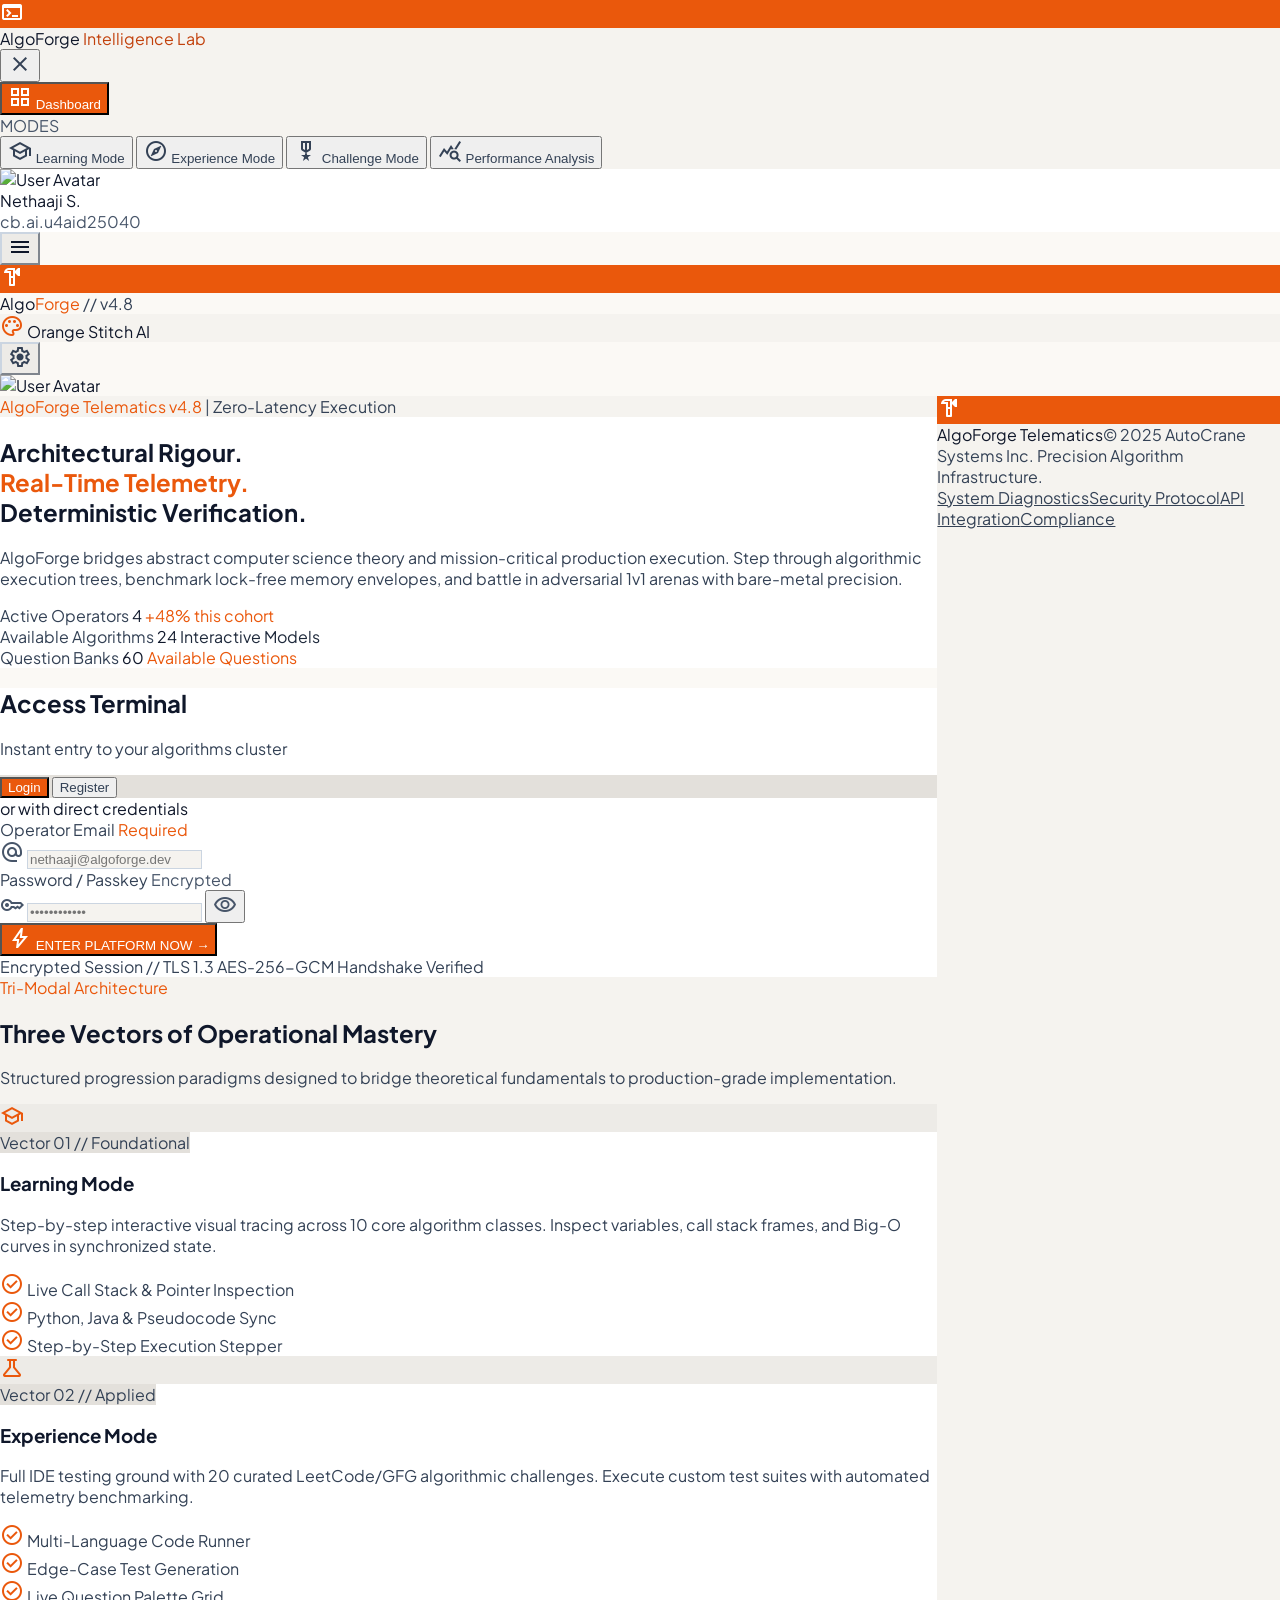
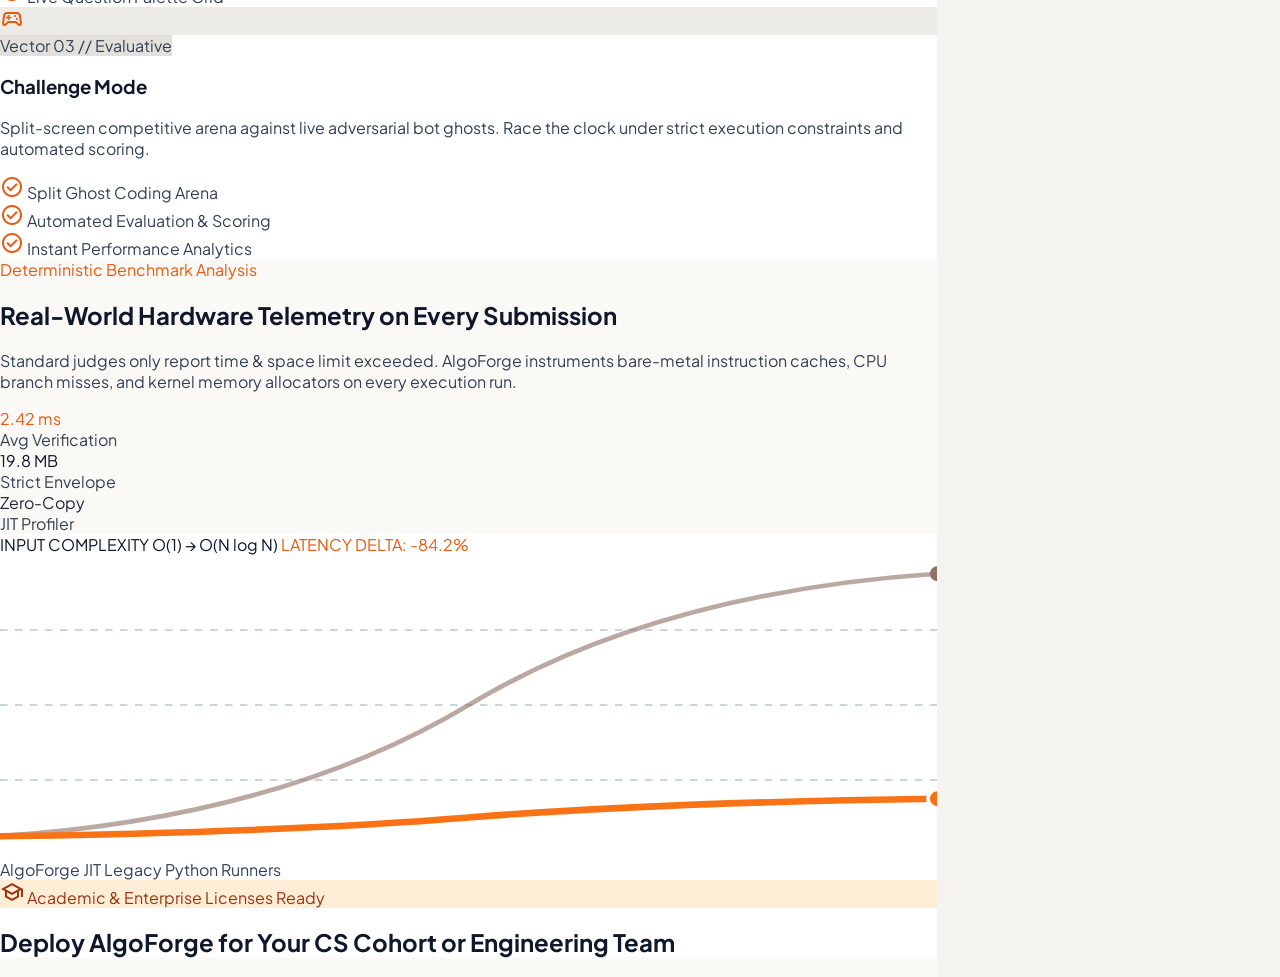
==== index.html @ af26db30 "Add files via upload" ====
<!DOCTYPE html>

<html lang="en" data-theme="orange">

<head>

    <meta charset="UTF-8"/>

    <meta name="viewport" content="width=device-width, initial-scale=1.0"/>

    <meta content="web_standard" name="shell-type"/>

    <title>AlgoForge // Precision Algorithm Telematics</title>

    <!-- Fonts matching Stitch Warm Industrial Design System -->

    <link rel="preconnect" href="https://fonts.googleapis.com"/>

    <link rel="preconnect" href="https://fonts.gstatic.com" crossorigin=""/>

    <link href="https://fonts.googleapis.com/css2?family=Plus+Jakarta+Sans:wght@400;500;600;700;800&family=JetBrains+Mono:wght@400;500;600;700&display=swap" rel="stylesheet"/>

    <link href="https://fonts.googleapis.com/css2?family=Material+Symbols+Outlined:opsz,wght,FILL,GRAD@20..48,100..700,0..1,-50..200" rel="stylesheet"/>

    <style>

        @layer base {

            html, body { margin: 0; padding: 0; }

            body { overscroll-behavior: none; }

        }

    </style>

    <!-- Tailwind CSS with Stitch Warm Industrial Orange & White Tokens -->

    <script src="https://cdn.tailwindcss.com"></script>

    <script id="tailwind-config">

tailwind.config = {

    darkMode: "class",

    theme: {

      extend: {

        "colors": {

          "on-secondary-fixed": "#131b2e",

          "surface-variant": "#e4e2de",

          "inverse-on-surface": "#f2f0ec",

          "primary-container": "#f97316",

          "on-error-container": "#93000a",

          "tertiary": "#595f66",

          "surface-container-low": "#f5f3ef",

          "primary-fixed-dim": "#ffb690",

          "on-primary": "#ffffff",

          "tertiary-fixed": "#dde3eb",

          "primary": "#9d4300",

          "surface-dim": "#dbdad6",

          "on-tertiary": "#ffffff",

          "on-secondary-fixed-variant": "#3f465c",

          "on-primary-fixed": "#341100",

          "on-error": "#ffffff",

          "on-background": "#1b1c1a",

          "outline": "#8c7164",

          "secondary-fixed": "#dae2fd",

          "on-primary-fixed-variant": "#783200",

          "on-primary-container": "#582200",

          "tertiary-container": "#959ba2",

          "secondary": "#565e74",

          "on-tertiary-fixed-variant": "#41474e",

          "on-secondary": "#ffffff",

          "on-tertiary-fixed": "#161c22",

          "surface-tint": "#9d4300",

          "surface-bright": "#fbf9f5",

          "inverse-surface": "#30312e",

          "error": "#ba1a1a",

          "surface-container": "#f0eeea",

          "secondary-container": "#dae2fd",

          "on-secondary-container": "#5c647a",

          "tertiary-fixed-dim": "#c1c7cf",

          "primary-fixed": "#ffdbca",

          "outline-variant": "#e0c0b1",

          "surface-container-lowest": "#ffffff",

          "on-surface": "#1b1c1a",

          "background": "#fbf9f5",

          "surface": "#fbf9f5",

          "error-container": "#ffdad6",

          "surface-container-high": "#eae8e4",

          "surface-container-highest": "#e4e2de",

          "inverse-primary": "#ffb690",

          "on-tertiary-container": "#2d3339",

          "secondary-fixed-dim": "#bec6e0",

          "on-surface-variant": "#584237"

        },

        "borderRadius": {

          "DEFAULT": "0.25rem",

          "lg": "0.5rem",

          "xl": "0.75rem",

          "full": "9999px"

        },

        "spacing": {

          "gutter": "1.25rem",

          "space-sm": "0.5rem",

          "space-lg": "1.5rem",

          "space-md": "1rem",

          "margin": "1.75rem",

          "space-xl": "2rem",

          "space-xs": "0.25rem"

        },

        "fontFamily": {

          "body-lg": [

            "Plus Jakarta Sans"

          ],

          "label-md": [

            "Plus Jakarta Sans"

          ],

          "headline-lg-mobile": [

            "Plus Jakarta Sans"

          ],

          "body-md": [

            "Plus Jakarta Sans"

          ],

          "headline-md": [

            "Plus Jakarta Sans"

          ],

          "label-sm": [

            "Plus Jakarta Sans"

          ],

          "telemetry-metric": [

            "Plus Jakarta Sans"

          ],

          "display": [

            "Plus Jakarta Sans"

          ],

          "body-sm": [

            "Plus Jakarta Sans"

          ],

          "headline-sm": [

            "Plus Jakarta Sans"

          ],

          "headline-lg": [

            "Plus Jakarta Sans"

          ],

          "label-lg": [

            "Plus Jakarta Sans"

          ]

        },

        "fontSize": {

          "body-lg": [

            "15px",

            {

              "lineHeight": "22px",

              "fontWeight": "400"

            }

          ],

          "label-md": [

            "12px",

            {

              "lineHeight": "16px",

              "fontWeight": "500"

            }

          ],

          "headline-lg-mobile": [

            "20px",

            {

              "lineHeight": "28px",

              "fontWeight": "700"

            }

          ],

          "body-md": [

            "13px",

            {

              "lineHeight": "18px",

              "fontWeight": "400"

            }

          ],

          "headline-md": [

            "18px",

            {

              "lineHeight": "26px",

              "fontWeight": "600"

            }

          ],

          "label-sm": [

            "11px",

            {

              "lineHeight": "14px",

              "fontWeight": "600"

            }

          ],

          "telemetry-metric": [

            "22px",

            {

              "lineHeight": "28px",

              "fontWeight": "700"

            }

          ],

          "display": [

            "36px",

            {

              "lineHeight": "44px",

              "fontWeight": "700"

            }

          ],

          "body-sm": [

            "12px",

            {

              "lineHeight": "16px",

              "fontWeight": "400"

            }

          ],

          "headline-sm": [

            "15px",

            {

              "lineHeight": "22px",

              "fontWeight": "600"

            }

          ],

          "headline-lg": [

            "24px",

            {

              "lineHeight": "32px",

              "fontWeight": "700"

            }

          ],

          "label-lg": [

            "14px",

            {

              "lineHeight": "20px",

              "fontWeight": "600"

            }

          ]

        }

      },

    },

  }

    </script>

    <link rel="stylesheet" href="styles.css"/>

</head>

<body class="bg-surface font-body-md text-body-md text-on-surface antialiased min-h-screen flex flex-col select-none relative">



    <!-- ============================================================== -->

    <!-- STITCH DESIGN UNIFIED PILL HEADER NAVBAR                        -->

    <!-- ============================================================== -->

    <!-- ============================================================== -->
    <!-- DYNAMIC SLIDE-OUT NAVIGATION DRAWER (STITCH AI SPECIFICATION)  -->
    <!-- ============================================================== -->
    <div id="drawer-backdrop" class="fixed inset-0 bg-black/40 backdrop-blur-xs z-[60] hidden opacity-0 transition-opacity duration-300"></div>
    <aside id="platform-slide-drawer" class="fixed left-0 top-0 h-full w-72 bg-surface-container-low z-[70] flex flex-col justify-between p-space-md shadow-2xl transition-transform duration-300 -translate-x-full border-r border-outline-variant/30">
        <div class="flex flex-col gap-space-lg">
            <!-- Brand + Close Drawer Button -->
            <div class="flex items-center justify-between px-space-sm pt-space-xs">
                <div class="flex items-center gap-space-sm cursor-pointer select-none" id="drawer-brand-btn">
                    <div class="w-10 h-10 rounded-xl bg-primary-container text-on-primary flex items-center justify-center shadow-sm">
                        <span class="material-symbols-outlined text-[22px]">terminal</span>
                    </div>
                    <div class="flex flex-col">
                        <span class="font-headline-md text-headline-md tracking-tight text-on-surface font-bold">AlgoForge</span>
                        <span class="font-label-sm text-label-sm text-primary font-semibold uppercase tracking-wider">Intelligence Lab</span>
                    </div>
                </div>
                <button id="drawer-close-btn" type="button" class="w-8 h-8 rounded-full flex items-center justify-center text-on-surface-variant hover:bg-surface-container-high hover:text-on-surface transition-colors cursor-pointer" title="Close Drawer" aria-label="Close Drawer">
                    <span class="material-symbols-outlined text-[20px]">close</span>
                </button>
            </div>

            <!-- Primary Navigation: Home Dashboard -->
            <div class="flex flex-col gap-space-xs">
                <nav class="flex flex-col gap-space-xs">
                    <button type="button" id="drawer-nav-home" class="drawer-nav-btn flex items-center gap-space-sm px-space-md py-space-sm rounded-xl transition-all group bg-primary-container text-on-primary shadow-sm font-semibold text-left cursor-pointer w-full" data-drawer-mode="home">
                        <span class="material-symbols-outlined text-[20px] transition-transform group-hover:scale-105">grid_view</span>
                        <span class="font-label-lg text-label-lg">Dashboard</span>
                    </button>
                </nav>
            </div>

            <!-- Modes Navigation Section -->
            <div class="flex flex-col gap-space-xs">
                <div class="px-space-md pb-space-xs">
                    <span class="font-label-sm text-label-sm uppercase tracking-wider text-outline font-semibold">MODES</span>
                </div>
                <nav class="flex flex-col gap-space-xs">
                    <button type="button" id="drawer-nav-learning" class="drawer-nav-btn flex items-center gap-space-sm px-space-md py-space-sm rounded-xl text-on-surface-variant hover:bg-surface-container-high hover:text-on-surface transition-all group text-left cursor-pointer w-full" data-drawer-mode="learning">
                        <span class="material-symbols-outlined text-[20px] transition-transform group-hover:scale-105">school</span>
                        <span class="font-label-lg text-label-lg">Learning Mode</span>
                    </button>
                    <button type="button" id="drawer-nav-experience" class="drawer-nav-btn flex items-center gap-space-sm px-space-md py-space-sm rounded-xl text-on-surface-variant hover:bg-surface-container-high hover:text-on-surface transition-all group text-left cursor-pointer w-full" data-drawer-mode="experience">
                        <span class="material-symbols-outlined text-[20px] transition-transform group-hover:scale-105">explore</span>
                        <span class="font-label-lg text-label-lg">Experience Mode</span>
                    </button>
                    <button type="button" id="drawer-nav-challenge" class="drawer-nav-btn flex items-center gap-space-sm px-space-md py-space-sm rounded-xl text-on-surface-variant hover:bg-surface-container-high hover:text-on-surface transition-all group text-left cursor-pointer w-full" data-drawer-mode="challenge">
                        <span class="material-symbols-outlined text-[20px] transition-transform group-hover:scale-105">military_tech</span>
                        <span class="font-label-lg text-label-lg">Challenge Mode</span>
                    </button>
                    <button type="button" id="drawer-nav-report" class="drawer-nav-btn flex items-center gap-space-sm px-space-md py-space-sm rounded-xl text-on-surface-variant hover:bg-surface-container-high hover:text-on-surface transition-all group text-left cursor-pointer w-full" data-drawer-mode="report">
                        <span class="material-symbols-outlined text-[20px] transition-transform group-hover:scale-105">query_stats</span>
                        <span class="font-label-lg text-label-lg">Performance Analysis</span>
                    </button>
                </nav>
            </div>
        </div>

        <!-- Drawer Bottom User Profile Card with Lobby Action -->
        <div class="pt-space-md flex flex-col gap-2">
            <div id="drawer-user-card" class="p-space-sm rounded-xl bg-surface-container-lowest flex items-center gap-space-sm shadow-[0_1px_8px_rgba(0,0,0,0.02)] cursor-pointer hover:bg-surface-container transition-colors group border border-outline-variant/30" title="Click username to show Lobby (Login / Gateway)">
                <div class="relative flex-shrink-0">
                    <img id="drawer-user-avatar" class="w-9 h-9 rounded-full bg-primary flex items-center justify-center border border-primary-container" src="https://api.dicebear.com/7.x/identicon/svg?seed=Nethaaji" alt="User Avatar"/>
                    <span class="absolute bottom-0 right-0 w-2.5 h-2.5 rounded-full bg-primary-container ring-2 ring-surface-container-lowest"></span>
                </div>
                <div class="flex flex-col min-w-0 flex-1 cursor-pointer" id="drawer-username-container" title="Click to view Lobby Portal action">
                    <div class="flex items-center justify-between">
                        <span id="drawer-user-name" class="font-label-md text-label-md text-on-surface truncate font-semibold group-hover:text-primary transition-colors">Nethaaji S.</span>
                    </div>
                    <span id="drawer-user-callsign" class="font-body-sm text-body-sm text-outline truncate">cb.ai.u4aid25040</span>
                </div>
                </div>
    </aside>

    <!-- ============================================================== -->
    <!-- STITCH DESIGN UNIFIED PILL HEADER NAVBAR                        -->
    <!-- ============================================================== -->
    <header class="fixed top-0 w-full z-50 bg-surface/90 backdrop-blur-xl shadow-[0_1px_8px_rgba(0,0,0,0.04)] border-b border-outline-variant/30">
        <div class="h-16 w-full px-gutter flex items-center justify-between gap-space-md">
            <div class="flex items-center gap-2 sm:gap-space-md flex-shrink-0">
                <!-- 3-LINES DYNAMIC SLIDE DRAWER TOGGLE BUTTON -->
                <button id="btn-toggle-slide-drawer" type="button" class="w-10 h-10 rounded-xl bg-surface-container hover:bg-surface-container-high flex items-center justify-center text-on-surface transition-colors cursor-pointer shadow-xs border border-outline-variant/30" title="Open Navigation Drawer" aria-label="Open Navigation Drawer">
                    <span class="material-symbols-outlined text-[24px]">menu</span>
                </button>

                <div class="flex items-center gap-space-sm cursor-pointer select-none" id="platform-logo-btn" title="AlgoForge Telematics">
                    <div class="w-9 h-9 rounded-full bg-primary-container flex items-center justify-center text-on-primary shadow-sm">
                        <span class="material-symbols-outlined text-[20px]">hardware</span>
                    </div>
                    <span class="font-headline-md text-headline-md tracking-tight text-on-surface font-bold">Algo<span class="text-primary-container">Forge</span></span>
                    <span class="font-label-sm text-[10px] text-tertiary ml-0.5">// v4.8</span>
                </div>
            </div>

            <div class="flex items-center gap-2 sm:gap-space-md justify-end">
                <!-- READ-ONLY UI TEMPLATE INFORMATIONAL BADGE -->
                                <!-- LIVE ACTIVE MODE BADGE -->
                <div id="header-active-mode-pill" class="hidden sm:flex items-center gap-2 bg-primary-container/10 border border-primary-container/30 px-3 py-1 rounded-full text-primary-container font-mono text-xs font-bold shadow-xs transition-all select-none" title="Current Active Platform Mode">
                    <span class="w-2 h-2 rounded-full bg-primary-container animate-pulse"></span>
                    <span id="header-active-mode-text">MODE: HOME DASHBOARD</span>
                </div>

                <div id="header-theme-info-badge" class="flex items-center gap-1.5 bg-surface-container-low px-2.5 sm:px-3 py-1 rounded-full font-label-md text-xs text-on-surface-variant border border-outline-variant/30 select-none cursor-default shadow-xs" title="Assigned Platform Template (Informational)">
                    <span class="material-symbols-outlined text-[16px] text-primary-container">palette</span>
                    <span class="text-[10px] uppercase font-bold text-outline hidden sm:inline">Template:</span>
                    <span id="header-active-theme-label" class="font-semibold text-on-surface">Orange Stitch</span>
                </div>

                <!-- LIVE TELEMETRY STATUS PILL -->
                <div class="hidden xl:flex items-center gap-2 bg-surface-container px-3.5 py-1.5 rounded-full text-on-surface-variant shadow-sm border border-outline-variant/30">
                    <span class="w-2 h-2 rounded-full bg-primary-container animate-pulse"></span>
                    <span class="font-label-md text-xs font-semibold text-primary-container">[TELEMETRY: ONLINE // 144 FPS]</span>
                </div>

                <!-- SETTINGS ICON BUTTON (PLACED EXACTLY WHERE USERNAME WAS) -->
                <button id="header-settings-btn" type="button" class="w-9 h-9 rounded-full bg-surface-container hover:bg-surface-container-high flex items-center justify-center text-on-surface-variant hover:text-on-surface transition-colors shadow-xs border border-outline-variant/40 cursor-pointer" title="System Settings" aria-label="System Settings">
                    <span class="material-symbols-outlined text-[20px]">settings</span>
                </button>

                <!-- USER PROFILE AVATAR (NO LOGIN BUTTON BESIDE IT) -->
                <div id="user-badge" class="flex items-center gap-2 p-1 rounded-full cursor-pointer hover:ring-2 hover:ring-primary-container/40 transition-all border border-outline-variant/40" title="User Profile">
                    <img id="user-avatar" class="w-7 h-7 rounded-full border border-primary-container" src="https://api.dicebear.com/7.x/identicon/svg?seed=Nethaaji" alt="User Avatar"/>
                    <span id="user-display-name" class="hidden">Nethaaji</span>
                </div>
            </div>
        </div>
    </header>



    <!-- ============================================================== -->

    <!-- 0. STITCH AI ORANGE & WHITE LANDING PAGE (PORTAL & OVERVIEW)   -->

    <!-- ============================================================== -->

    <div id="landing-page-view" class="w-full min-h-screen relative flex flex-col bg-surface font-body-md text-body-md text-on-surface antialiased pt-16">

        <main class="w-full bg-surface min-h-screen">

            <div class="flex flex-col w-full relative">

                <!-- SECTION 1: HERO & ACCESS TERMINAL -->

                <section class="w-full px-gutter py-space-xl">

                    <div class="w-full max-w-[1560px] mx-auto grid grid-cols-1 lg:grid-cols-12 gap-space-lg items-stretch">

                        <!-- Left Hero Narrative Panel (7 Cols) -->

                        <div class="lg:col-span-7 bg-surface-container-lowest rounded-[28px] p-space-xl shadow-[0_8px_30px_-4px_rgba(15,23,42,0.04)] flex flex-col justify-between relative overflow-hidden border border-outline-variant/30">

                            <!-- Ambient Warm Safety Accent Glow -->

                            <div class="absolute -top-20 -left-20 w-64 h-64 rounded-full bg-primary-container/10 blur-3xl pointer-events-none"></div>

                            <div>

                                <!-- Status pill breadcrumb -->

                                <div class="inline-flex items-center gap-space-xs bg-surface-container-low px-3 py-1 rounded-full text-on-surface-variant font-label-sm text-label-sm mb-space-md border border-outline-variant/40">

                                    <span class="w-2 h-2 rounded-full bg-primary-container animate-ping"></span>

                                    <span class="text-primary-container font-semibold">AlgoForge Telematics v4.8</span>

                                    <span class="text-outline">|</span>

                                    <span>Zero-Latency Execution</span>

                                </div>

                                <h1 class="font-headline-lg text-3xl sm:text-4xl text-on-surface tracking-tight leading-tight">

                                    Architectural Rigour.<br/>

                                    <span class="text-primary-container">Real-Time Telemetry.</span><br/>

                                    Deterministic Verification.

                                </h1>

                                <p class="font-body-lg text-body-lg text-on-surface-variant max-w-xl mt-space-md leading-relaxed">

                                    AlgoForge bridges abstract computer science theory and mission-critical production execution. Step through algorithmic execution trees, benchmark lock-free memory envelopes, and battle in adversarial 1v1 arenas with bare-metal precision.

                                </p>

                            </div>



                            <!-- Live Telemetric Micro-Grid -->

                            <div class="grid grid-cols-3 gap-space-sm pt-space-lg mt-space-md border-t border-surface-container-high/60">

                                <div class="flex flex-col">

                                    <span class="font-label-sm text-label-sm text-on-surface-variant">Active Operators</span>
                                    <span id="landing-active-operators" class="font-headline-md text-xl font-bold text-on-surface mt-0.5">1</span>
                                    <span id="landing-operators-sub" class="font-body-sm text-xs text-primary-container font-medium">+100% active cadet</span>

                                </div>

                                <div class="flex flex-col border-l border-surface-container-high pl-space-sm">

                                    <span class="font-label-sm text-label-sm text-on-surface-variant">Available Algorithms</span>
                                    <span id="landing-available-algorithms" class="font-headline-md text-xl font-bold text-on-surface mt-0.5">24</span>
                                    <span id="landing-algorithms-sub" class="font-body-sm text-xs text-secondary font-medium">Interactive Models</span>

                                </div>

                                <div class="flex flex-col border-l border-surface-container-high pl-space-sm">

                                    <span class="font-label-sm text-label-sm text-on-surface-variant">Question Banks</span>
                                    <span id="landing-available-questions" class="font-headline-md text-xl font-bold text-on-surface mt-0.5">60</span>
                                    <span id="landing-questions-sub" class="font-body-sm text-xs text-primary-container font-medium">Available Questions</span>

                                </div>

                            </div>

                        </div>



                        <!-- Right Column: Operator Access Gateway (5 Cols) -->

                        <div class="lg:col-span-5 bg-surface-container-lowest rounded-[28px] p-space-xl shadow-[0_8px_30px_-4px_rgba(15,23,42,0.04)] flex flex-col justify-between border border-outline-variant/30">

                            <div>

                                <div class="flex items-center justify-between pb-space-sm border-b border-surface-container-high/80 mb-space-md">

                                    <div>

                                        <h2 class="font-headline-md text-lg text-on-surface font-bold tracking-tight">Access Terminal</h2>

                                        <p class="font-body-sm text-body-sm text-on-surface-variant">Instant entry to your algorithms cluster</p>

                                    </div>

                                    <!-- Segmented Pill for Login / Register -->

                                    <div class="bg-surface-container-high/60 p-1 rounded-full flex items-center shadow-inner" id="auth-tab-group">

                                        <button class="px-space-md py-1 rounded-full font-label-md text-xs bg-primary-container text-on-primary transition-all shadow-sm font-bold cursor-pointer" id="tab-login" type="button">

                                            Login

                                        </button>

                                        <button class="px-space-md py-1 rounded-full font-label-md text-xs text-on-surface-variant hover:text-on-surface transition-all font-medium cursor-pointer" id="tab-register" type="button">

                                            Register

                                        </button>

                                    </div>

                                </div>



                                <!-- CONTINUOUS 2-STEP REGISTRATION STEPPER INDICATOR -->

                                <div id="reg-stepper-bar" class="hidden mb-3 p-2 bg-surface-container-low rounded-xl border border-outline-variant/40">

                                    <div class="flex items-center justify-between text-xs font-bold">

                                        <div id="reg-step-badge-1" class="flex items-center gap-1.5 text-primary-container">

                                            <span class="w-5 h-5 rounded-full bg-primary-container text-on-primary flex items-center justify-center text-[10px] font-bold">1</span>

                                            <span>Credentials</span>

                                        </div>

                                        <span class="text-outline-variant text-[14px]">→</span>

                                        <div id="reg-step-badge-2" class="flex items-center gap-1.5 text-on-surface-variant opacity-60">

                                            <span class="w-5 h-5 rounded-full bg-surface-container-high text-on-surface flex items-center justify-center text-[10px] font-bold">2</span>

                                            <span>Template Selection</span>

                                        </div>

                                    </div>

                                </div>



                                <!-- STEP 2 PANE: TEMPLATE SELECTION (Displayed sequentially after Step 1) -->

                                <div id="template-selection-container" class="hidden mb-3.5 space-y-2.5">

                                    <div class="flex items-center justify-between">

                                        <label class="font-label-md text-xs font-bold text-on-surface flex items-center gap-1.5">

                                            <span class="material-symbols-outlined text-primary-container text-[16px]">palette</span>

                                            <span>Step 2: Choose Your Platform Template:</span>

                                        </label>

                                        <span id="active-template-badge" class="font-label-sm text-[10px] text-primary-container font-mono bg-primary-fixed px-2 py-0.5 rounded-full font-bold">Orange Stitch AI</span>

                                    </div>

                                    <div class="grid grid-cols-2 gap-2" id="template-card-grid">

                                        <!-- Template 1: Orange Stitch (Default) -->

                                        <div class="template-card active-template p-2.5 rounded-xl border border-primary-container bg-surface-container-low flex flex-col justify-between gap-1.5 relative overflow-hidden" data-theme-target="orange">

                                            <div class="flex items-center justify-between">

                                                <div class="flex items-center gap-1">

                                                    <span class="w-3.5 h-3.5 rounded-full bg-[#f97316] ring-1 ring-white/50 shadow-xs"></span>

                                                    <span class="w-3.5 h-3.5 rounded-full bg-[#fbf9f5] border border-gray-300 shadow-xs"></span>

                                                    <span class="w-3.5 h-3.5 rounded-full bg-[#1b1c1a] shadow-xs"></span>

                                                </div>

                                                <span class="template-check material-symbols-outlined text-primary-container text-[17px]">check_circle</span>

                                            </div>

                                            <div>

                                                <div class="font-label-md text-xs font-bold text-on-surface">Orange Stitch AI</div>

                                                <div class="text-[10px] text-on-surface-variant leading-tight">Safety Orange & Warm Off-White</div>

                                            </div>

                                        </div>

                                        <!-- Template 2: Cyberpunk Glitch -->

                                        <div class="template-card p-2.5 rounded-xl border border-outline-variant/50 bg-surface-container-low flex flex-col justify-between gap-1.5 relative overflow-hidden" data-theme-target="cyberpunk">

                                            <div class="flex items-center justify-between">

                                                <div class="flex items-center gap-1">

                                                    <span class="w-3.5 h-3.5 rounded-full bg-[#00f0ff] ring-1 ring-white/50 shadow-xs"></span>

                                                    <span class="w-3.5 h-3.5 rounded-full bg-[#090a10] border border-gray-700 shadow-xs"></span>

                                                    <span class="w-3.5 h-3.5 rounded-full bg-[#ff0055] shadow-xs"></span>

                                                </div>

                                                <span class="template-check material-symbols-outlined text-outline text-[17px]">radio_button_unchecked</span>

                                            </div>

                                            <div>

                                                <div class="font-label-md text-xs font-bold text-on-surface">Cyberpunk Glitch</div>

                                                <div class="text-[10px] text-on-surface-variant leading-tight">Neon Cyan, Dark Obsidian Arena</div>

                                            </div>

                                        </div>

                                        <!-- Template 3: Clean Royal Blue -->

                                        <div class="template-card p-2.5 rounded-xl border border-outline-variant/50 bg-surface-container-low flex flex-col justify-between gap-1.5 relative overflow-hidden" data-theme-target="blue">

                                            <div class="flex items-center justify-between">

                                                <div class="flex items-center gap-1">

                                                    <span class="w-3.5 h-3.5 rounded-full bg-[#2563eb] ring-1 ring-white/50 shadow-xs"></span>

                                                    <span class="w-3.5 h-3.5 rounded-full bg-[#f8fafc] border border-gray-300 shadow-xs"></span>

                                                    <span class="w-3.5 h-3.5 rounded-full bg-[#0f172a] shadow-xs"></span>

                                                </div>

                                                <span class="template-check material-symbols-outlined text-outline text-[17px]">radio_button_unchecked</span>

                                            </div>

                                            <div>

                                                <div class="font-label-md text-xs font-bold text-on-surface">Clean Royal Blue</div>

                                                <div class="text-[10px] text-on-surface-variant leading-tight">Precision Sapphire & Crisp White</div>

                                            </div>

                                        </div>

                                        <!-- Template 4: Matrix Hacker Emerald -->

                                        <div class="template-card p-2.5 rounded-xl border border-outline-variant/50 bg-surface-container-low flex flex-col justify-between gap-1.5 relative overflow-hidden" data-theme-target="emerald">

                                            <div class="flex items-center justify-between">

                                                <div class="flex items-center gap-1">

                                                    <span class="w-3.5 h-3.5 rounded-full bg-[#10b981] ring-1 ring-white/50 shadow-xs"></span>

                                                    <span class="w-3.5 h-3.5 rounded-full bg-[#060d09] border border-gray-800 shadow-xs"></span>

                                                    <span class="w-3.5 h-3.5 rounded-full bg-[#34d399] shadow-xs"></span>

                                                </div>

                                                <span class="template-check material-symbols-outlined text-outline text-[17px]">radio_button_unchecked</span>

                                            </div>

                                            <div>

                                                <div class="font-label-md text-xs font-bold text-on-surface">Matrix Emerald</div>

                                                <div class="text-[10px] text-on-surface-variant leading-tight">Hacker Green, Monospace Noir</div>

                                            </div>

                                        </div>

                                    </div>



                                    <!-- Step 2 Navigation Buttons -->

                                    <div class="flex items-center gap-2 pt-2">

                                        <button id="btn-reg-back-step-1" type="button" class="py-2.5 px-3.5 rounded-xl bg-surface-container hover:bg-surface-container-high text-on-surface font-label-md text-xs font-semibold flex items-center gap-1 cursor-pointer transition-colors">

                                            <span class="material-symbols-outlined text-[16px]">arrow_back</span>

                                            <span>Back</span>

                                        </button>

                                        <button id="btn-reg-finish" type="button" class="flex-1 py-3 rounded-xl bg-primary-container hover:bg-primary text-on-primary font-label-md text-xs font-bold flex items-center justify-center gap-2 shadow-md transition-all cursor-pointer">

                                            <span class="material-symbols-outlined text-[18px]">verified</span>

                                            <span>Complete Registration →</span>

                                        </button>

                                    </div>

                                </div>



                                <!-- Divider -->

                                <div class="relative flex items-center justify-center my-3" id="auth-divider-container">

                                    <div class="w-full h-px bg-surface-container-high"></div>

                                    <span class="absolute bg-surface-container-lowest px-3 font-label-sm text-[10px] text-outline uppercase tracking-wider" id="auth-divider-text">or with direct credentials</span>

                                </div>



                                <!-- AUTH FEEDBACK NOTIFICATION BANNER (Registration Success / Login Errors) -->

                                <div id="auth-notification-banner" class="hidden mb-3.5 p-3 rounded-xl text-xs font-semibold flex items-start gap-2.5 shadow-sm transition-all border">

                                    <span id="auth-notification-icon" class="material-symbols-outlined text-[18px] shrink-0">check_circle</span>

                                    <span id="auth-notification-text" class="flex-1 leading-relaxed"></span>

                                </div>



                                <!-- AUTH FORM (STEP 1 CREDENTIALS & LOGIN) -->

                                <form class="space-y-3.5" id="auth-form">

                                    <div id="auth-credentials-pane" class="space-y-3.5">

                                        <!-- Callsign (Register only) -->

                                        <div class="hidden space-y-1" id="register-handle-field">

                                            <label class="font-label-md text-xs text-on-surface-variant font-medium flex items-center justify-between">

                                                <span>Callsign / Handle</span>

                                                <span class="text-primary-container text-[11px] font-semibold">Step 1 Required</span>

                                            </label>

                                            <div class="relative flex items-center">

                                                <span class="material-symbols-outlined absolute left-3.5 text-outline text-[18px]">badge</span>

                                                <input class="w-full bg-surface-container-low text-on-surface pl-10 pr-4 py-2.5 font-mono text-xs rounded-xl border border-outline-variant/60 focus:border-primary-container focus:outline-none focus:ring-1 focus:ring-primary-container transition-all" id="auth-username" placeholder="e.g. Nethaaji" type="text"/>

                                            </div>

                                        </div>



                                        <!-- Email -->

                                        <div class="space-y-1">

                                            <label class="font-label-md text-xs text-on-surface-variant font-medium flex items-center justify-between">

                                                <span>Operator Email</span>

                                                <span class="text-primary-container text-[11px] font-semibold">Required</span>

                                            </label>

                                            <div class="relative flex items-center">

                                                <span class="material-symbols-outlined absolute left-3.5 text-outline text-[18px]">alternate_email</span>

                                                <input class="w-full bg-surface-container-low text-on-surface pl-10 pr-4 py-2.5 font-mono text-xs rounded-xl border border-outline-variant/60 focus:border-primary-container focus:outline-none focus:ring-1 focus:ring-primary-container transition-all" id="auth-email" placeholder="nethaaji@algoforge.dev" required="" type="email"/>

                                            </div>

                                        </div>



                                        <!-- Password -->

                                        <div class="space-y-1">

                                            <label class="font-label-md text-xs text-on-surface-variant font-medium flex items-center justify-between">

                                                <span>Password / Passkey</span>

                                                <span class="text-outline text-[11px]">Encrypted</span>

                                            </label>

                                            <div class="relative flex items-center">

                                                <span class="material-symbols-outlined absolute left-3.5 text-outline text-[18px]">key</span>

                                                <input class="w-full bg-surface-container-low text-on-surface pl-10 pr-10 py-2.5 font-mono text-xs rounded-xl border border-outline-variant/60 focus:border-primary-container focus:outline-none focus:ring-1 focus:ring-primary-container transition-all" id="auth-passkey" placeholder="••••••••••••" required="" type="password"/>

                                                <button class="absolute right-3 text-outline hover:text-on-surface focus:outline-none cursor-pointer" id="toggle-password-visibility" type="button">

                                                    <span class="material-symbols-outlined text-[18px]">visibility</span>

                                                </button>

                                            </div>

                                        </div>

                                    </div>



                                    <!-- Step 1 Next Button (Registration Mode: transitions to Step 2 Template Choice) -->

                                    <button id="btn-reg-goto-step-2" type="button" class="hidden w-full py-3 bg-primary-container hover:bg-primary text-on-primary font-label-md text-xs font-bold uppercase tracking-wider rounded-xl shadow-md transition-all flex items-center justify-center gap-2 cursor-pointer mt-3">

                                        <span>Next: Choose Template Design (Step 2)</span>

                                        <span class="material-symbols-outlined text-[18px]">arrow_forward</span>

                                    </button>



                                    <!-- Direct Login Submit Button (Login Mode) -->

                                    <button class="w-full py-3 bg-primary-container hover:bg-primary text-on-primary font-label-md text-xs font-bold uppercase tracking-wider rounded-xl shadow-md hover:shadow-lg transition-all flex items-center justify-center gap-2 cursor-pointer mt-3 active:scale-[0.99]" id="auth-submit-btn" type="submit">

                                        <span class="material-symbols-outlined text-[18px]">bolt</span>

                                        <span id="submit-btn-text">ENTER PLATFORM NOW →</span>

                                    </button>





                                </form>



                                <!-- Status Log -->

                                <div class="hidden mt-3 p-2.5 bg-surface-container-low border border-primary-container/40 rounded-xl text-primary-container font-mono text-xs flex items-center gap-2" id="auth-status-log">

                                    <span class="material-symbols-outlined text-[16px] animate-spin">sync</span>

                                    <span id="auth-status-text">Access granted. Entering platform...</span>

                                </div>

                            </div>



                            <div class="text-[11px] text-on-surface-variant/70 text-center pt-3 border-t border-surface-container-high/60 mt-2">

                                Encrypted Session // TLS 1.3 AES-256-GCM Handshake Verified

                            </div>

                        </div>

                    </div>

                </section>



                <!-- SECTION 2: THREE VECTORS OF OPERATIONAL MASTERY -->

                <section class="w-full px-gutter py-space-xl bg-surface-container-low/60 border-y border-outline-variant/30">

                    <div class="w-full max-w-[1560px] mx-auto flex flex-col gap-space-lg">

                        <div class="flex flex-col sm:flex-row sm:items-end justify-between gap-space-sm">

                            <div>

                                <span class="font-label-sm text-label-sm uppercase tracking-wider text-primary-container font-semibold">Tri-Modal Architecture</span>

                                <h2 class="font-headline-lg text-2xl sm:text-3xl text-on-surface tracking-tight mt-0.5">Three Vectors of Operational Mastery</h2>

                            </div>

                            <p class="font-body-md text-body-md text-on-surface-variant max-w-md">

                                Structured progression paradigms designed to bridge theoretical fundamentals to production-grade implementation.

                            </p>

                        </div>



                        <!-- 3 Cards Grid -->

                        <div class="grid grid-cols-1 md:grid-cols-3 gap-space-md">

                            <!-- VECTOR 1: LEARNING MODE -->

                            <div class="bg-surface-container-lowest rounded-[24px] p-space-lg shadow-[0_8px_30px_-4px_rgba(15,23,42,0.04)] flex flex-col justify-between group hover:border-primary-container transition-all border border-outline-variant/40">

                                <div>

                                    <div class="flex items-center justify-between mb-space-md">

                                        <div class="w-11 h-11 rounded-2xl bg-surface-container flex items-center justify-center text-primary-container shadow-sm group-hover:bg-primary-container group-hover:text-on-primary transition-colors">

                                            <span class="material-symbols-outlined text-[24px]">school</span>

                                        </div>

                                        <span class="font-label-sm text-label-sm bg-surface-container-high px-2.5 py-1 rounded-full text-on-surface-variant font-medium">Vector 01 // Foundational</span>

                                    </div>

                                    <h3 class="font-headline-md text-xl font-bold text-on-surface">Learning Mode</h3>

                                    <p class="font-body-sm text-body-sm text-on-surface-variant mt-space-xs leading-relaxed">

                                        Step-by-step interactive visual tracing across 10 core algorithm classes. Inspect variables, call stack frames, and Big-O curves in synchronized state.

                                    </p>

                                    <div class="space-y-1.5 mt-space-md pt-space-md border-t border-surface-container-high text-xs text-on-surface-variant">

                                        <div class="flex items-center gap-2"><span class="material-symbols-outlined text-primary-container text-sm">check_circle</span> Live Call Stack &amp; Pointer Inspection</div>

                                        <div class="flex items-center gap-2"><span class="material-symbols-outlined text-primary-container text-sm">check_circle</span> Python, Java &amp; Pseudocode Sync</div>

                                        <div class="flex items-center gap-2"><span class="material-symbols-outlined text-primary-container text-sm">check_circle</span> Step-by-Step Execution Stepper</div>

                                    </div>

                                </div>

                                

                            </div>



                            <!-- VECTOR 2: EXPERIENCE MODE -->

                            <div class="bg-surface-container-lowest rounded-[24px] p-space-lg shadow-[0_8px_30px_-4px_rgba(15,23,42,0.04)] flex flex-col justify-between group hover:border-primary-container transition-all border border-outline-variant/40">

                                <div>

                                    <div class="flex items-center justify-between mb-space-md">

                                        <div class="w-11 h-11 rounded-2xl bg-surface-container flex items-center justify-center text-primary-container shadow-sm group-hover:bg-primary-container group-hover:text-on-primary transition-colors">

                                            <span class="material-symbols-outlined text-[24px]">science</span>

                                        </div>

                                        <span class="font-label-sm text-label-sm bg-surface-container-high px-2.5 py-1 rounded-full text-on-surface-variant font-medium">Vector 02 // Applied</span>

                                    </div>

                                    <h3 class="font-headline-md text-xl font-bold text-on-surface">Experience Mode</h3>

                                    <p class="font-body-sm text-body-sm text-on-surface-variant mt-space-xs leading-relaxed">

                                        Full IDE testing ground with 20 curated LeetCode/GFG algorithmic challenges. Execute custom test suites with automated telemetry benchmarking.

                                    </p>

                                    <div class="space-y-1.5 mt-space-md pt-space-md border-t border-surface-container-high text-xs text-on-surface-variant">

                                        <div class="flex items-center gap-2"><span class="material-symbols-outlined text-primary-container text-sm">check_circle</span> Multi-Language Code Runner</div>

                                        <div class="flex items-center gap-2"><span class="material-symbols-outlined text-primary-container text-sm">check_circle</span> Edge-Case Test Generation</div>

                                        <div class="flex items-center gap-2"><span class="material-symbols-outlined text-primary-container text-sm">check_circle</span> Live Question Palette Grid</div>

                                    </div>

                                </div>

                                

                            </div>



                            <!-- VECTOR 3: CHALLENGE MODE -->

                            <div class="bg-surface-container-lowest rounded-[24px] p-space-lg shadow-[0_8px_30px_-4px_rgba(15,23,42,0.04)] flex flex-col justify-between group hover:border-primary-container transition-all border border-outline-variant/40">

                                <div>

                                    <div class="flex items-center justify-between mb-space-md">

                                        <div class="w-11 h-11 rounded-2xl bg-surface-container flex items-center justify-center text-primary-container shadow-sm group-hover:bg-primary-container group-hover:text-on-primary transition-colors">

                                            <span class="material-symbols-outlined text-[24px]">sports_esports</span>

                                        </div>

                                        <span class="font-label-sm text-label-sm bg-surface-container-high px-2.5 py-1 rounded-full text-on-surface-variant font-medium">Vector 03 // Evaluative</span>

                                    </div>

                                    <h3 class="font-headline-md text-xl font-bold text-on-surface">Challenge Mode</h3>

                                    <p class="font-body-sm text-body-sm text-on-surface-variant mt-space-xs leading-relaxed">

                                        Split-screen competitive arena against live adversarial bot ghosts. Race the clock under strict execution constraints and automated scoring.

                                    </p>

                                    <div class="space-y-1.5 mt-space-md pt-space-md border-t border-surface-container-high text-xs text-on-surface-variant">

                                        <div class="flex items-center gap-2"><span class="material-symbols-outlined text-primary-container text-sm">check_circle</span> Split Ghost Coding Arena</div>

                                        <div class="flex items-center gap-2"><span class="material-symbols-outlined text-primary-container text-sm">check_circle</span> Automated Evaluation &amp; Scoring</div>

                                        <div class="flex items-center gap-2"><span class="material-symbols-outlined text-primary-container text-sm">check_circle</span> Instant Performance Analytics</div>

                                    </div>

                                </div>

                                

                            </div>

                        </div>

                    </div>

                </section>



                <!-- SECTION 3: DETERMINISTIC BENCHMARK ANALYSIS -->

                <section class="w-full px-gutter py-space-xl">

                    <div class="w-full max-w-[1560px] mx-auto grid grid-cols-1 lg:grid-cols-12 gap-space-lg items-center">

                        <div class="lg:col-span-5 flex flex-col gap-space-md">

                            <span class="font-label-sm text-label-sm uppercase tracking-wider text-primary-container font-semibold">Deterministic Benchmark Analysis</span>

                            <h2 class="font-headline-lg text-2xl sm:text-3xl text-on-surface tracking-tight">Real-World Hardware Telemetry on Every Submission</h2>

                            <p class="font-body-md text-body-md text-on-surface-variant leading-relaxed">

                                Standard judges only report time &amp; space limit exceeded. AlgoForge instruments bare-metal instruction caches, CPU branch misses, and kernel memory allocators on every execution run.

                            </p>

                            <div class="flex items-center gap-space-lg pt-2 text-xs font-mono">

                                <div><span id="landing-bench-avg-latency" class="font-bold text-base text-primary-container">2.42 ms</span><br/><span class="text-on-surface-variant">Avg Verification</span></div>

                                <div class="border-l border-outline-variant pl-4"><span id="landing-bench-memory" class="font-bold text-base text-on-surface">19.8 MB</span><br/><span class="text-on-surface-variant">Strict Envelope</span></div>

                                <div class="border-l border-outline-variant pl-4"><span id="landing-bench-profiler" class="font-bold text-base text-secondary">Zero-Copy</span><br/><span class="text-on-surface-variant">JIT Profiler</span></div>

                            </div>

                        </div>



                        <!-- Sparkline Graph Card -->

                        <div class="lg:col-span-7 bg-surface-container-lowest rounded-[28px] p-space-lg shadow-[0_8px_30px_-4px_rgba(15,23,42,0.04)] border border-outline-variant/40 flex flex-col gap-space-md">

                            <div class="flex items-center justify-between pb-2 border-b border-surface-container-high text-xs font-mono">

                                <span class="font-bold text-on-surface">INPUT COMPLEXITY O(1) &rarr; O(N log N)</span>

                                <span id="landing-bench-delta" class="text-primary-container font-bold">LATENCY DELTA: -84.2%</span>

                            </div>

                            <!-- Graph Visualization -->

                            <div class="w-full h-44 relative flex items-end">

                                <svg class="w-full h-full overflow-visible" viewBox="0 0 500 160">

                                    <line class="text-outline-variant/30" stroke="currentColor" stroke-dasharray="4 4" x1="0" x2="500" y1="40" y2="40"></line>

                                    <line class="text-outline-variant/30" stroke="currentColor" stroke-dasharray="4 4" x1="0" x2="500" y1="80" y2="80"></line>

                                    <line class="text-outline-variant/30" stroke="currentColor" stroke-dasharray="4 4" x1="0" x2="500" y1="120" y2="120"></line>

                                    <!-- Legacy Curve -->

                                    <path d="M 0 150 Q 150 140 250 80 T 500 10" fill="none" stroke="#8c7164" stroke-width="2.5" opacity="0.6"></path>

                                    <!-- AlgoForge Orange Curve -->

                                    <path d="M 0 150 Q 150 148 250 140 T 500 130" fill="none" stroke="#f97316" stroke-width="3.5"></path>

                                    <circle cx="500" cy="130" r="5" fill="#f97316" stroke="#ffffff" stroke-width="2"></circle>

                                    <circle cx="500" cy="10" r="4" fill="#8c7164"></circle>

                                </svg>

                            </div>

                            <div class="flex items-center justify-between font-mono text-xs text-on-surface-variant">

                                <span class="flex items-center gap-1.5"><span class="w-2.5 h-2.5 bg-primary-container rounded-sm"></span> AlgoForge JIT</span>

                                <span class="flex items-center gap-1.5"><span class="w-2.5 h-2.5 bg-outline rounded-sm"></span> Legacy Python Runners</span>

                            </div>

                        </div>

                    </div>

                </section>



                <!-- SECTION 4: ENTERPRISE & COHORT -->

                <section class="w-full px-gutter py-space-xl bg-surface-container-lowest border-t border-outline-variant/30">

                    <div class="w-full max-w-[1560px] mx-auto flex flex-col sm:flex-row items-center justify-between gap-space-md">

                        <div>

                            <div class="inline-flex items-center gap-1.5 px-3 py-1 rounded-full bg-primary-fixed text-on-primary-fixed-variant font-label-sm text-xs font-semibold mb-2">

                                <span class="material-symbols-outlined text-[15px]">school</span> Academic &amp; Enterprise Licenses Ready

                            </div>

                            <h2 class="font-headline-lg text-xl sm:text-2xl text-on-surface tracking-tight">Deploy AlgoForge for Your CS Cohort or Engineering Team</h2>

                        </div>

                        

                    </div>

                </section>

            </div>

        </main>

        <footer class="w-full bg-surface-container-low shadow-[0_1px_8px_rgba(0,0,0,0.04)]"><div class="w-full px-gutter py-space-xl flex flex-col md:flex-row items-center justify-between gap-space-md"><div class="flex items-center gap-space-sm"><div class="w-7 h-7 rounded-full bg-primary-container flex items-center justify-center text-on-primary"><span class="material-symbols-outlined text-[15px]">hardware</span></div><span class="font-label-lg text-label-lg text-on-surface font-semibold">AlgoForge Telematics</span><span class="font-body-sm text-body-sm text-on-surface-variant ml-2">© 2025 AutoCrane Systems Inc. Precision Algorithm Infrastructure.</span></div><div class="flex items-center gap-space-lg"><a class="font-label-md text-label-md text-on-surface-variant hover:text-on-surface transition-colors" href="#">System Diagnostics</a><a class="font-label-md text-label-md text-on-surface-variant hover:text-on-surface transition-colors" href="#">Security Protocol</a><a class="font-label-md text-label-md text-on-surface-variant hover:text-on-surface transition-colors" href="#">API Integration</a><a class="font-label-md text-label-md text-on-surface-variant hover:text-on-surface transition-colors" href="#">Compliance</a></div></div></footer>

    </div>



    <!-- ============================================================== -->

    <!-- MAIN PLATFORM APPLICATION VIEW (LEARNING, EXPERIENCE, CHALLENGE)-->

    <!-- ============================================================== -->

    <div id="platform-app-view" class="w-full min-h-screen flex flex-col hidden relative pt-16 bg-surface">



        <!-- ============================================================== -->

        <!-- PERSISTENT & ACCESSIBLE STICKY PLATFORM MODE CHANGING BAR     -->

        <!-- ============================================================== -->

        <!-- HORIZONTAL NAVIGATION BUTTONS REMOVED (MODES NOW ACCESSIBLE VIA LEFT DYNAMIC SLIDE DRAWER) -->
        <div id="sticky-platform-mode-bar" class="hidden">
            <div id="platform-sub-mode-bar" class="hidden">
                <button id="sub-mode-home" class="hidden"></button>
                <button id="sub-mode-learning" class="hidden"></button>
                <button id="sub-mode-experience" class="hidden"></button>
                <button id="sub-mode-challenge" class="hidden"></button>
                <button id="sub-mode-report" class="hidden"></button>
            </div>
        </div>



        <!-- ============================================================== -->

        <!-- 1. DEDICATED LEARNING MODE SECTION                             -->

        <!-- ============================================================== -->

                <!-- ============================================================== -->
        <!-- 0. DEDICATED STUDENT HOME DASHBOARD (STITCH AI DESIGN)         -->
        <!-- ============================================================== -->
        <section id="home-mode-section" class="flex-1 flex flex-col overflow-y-auto hidden">
<div class="flex flex-col w-full">
<!-- Content Canvas Area -->
<div class="px-gutter py-space-lg flex flex-col gap-space-lg max-w-7xl mx-auto w-full">
                <!-- Mode Title Banner: HOME DASHBOARD -->
                <div class="w-full flex items-center justify-between pb-3 border-b border-outline-variant/20 mb-2">
                    <div class="flex items-center gap-2.5">
                        <div class="w-9 h-9 rounded-2xl bg-primary-container text-on-primary flex items-center justify-center shadow-xs shrink-0">
                            <span class="material-symbols-outlined text-[20px]">dashboard</span>
                        </div>
                        <div>
                            <span class="font-mono text-[10px] uppercase font-bold tracking-widest text-primary-container block leading-none">ACTIVE WORKSPACE TAB</span>
                            <h2 class="font-headline-md text-lg font-bold text-on-surface tracking-tight mt-0.5">Home Dashboard Mode</h2>
                        </div>
                    </div>
                    
                </div>
<!-- Welcoming Header Banner -->
<div class="flex flex-col md:flex-row md:items-end justify-between gap-space-md pb-space-xs">
<div class="flex flex-col gap-1">
<div class="flex items-center gap-2">
<span class="w-2 h-2 rounded-full bg-primary-container animate-pulse"></span>
<span class="font-label-md text-label-md uppercase tracking-wider text-outline font-semibold">AlgoForge Arena // v4.8</span>
<span class="text-outline-variant">•</span>
<span class="font-label-sm text-label-sm px-2.5 py-0.5 rounded-full bg-primary-container/10 text-primary-container font-mono font-bold border border-primary-container/20">Dual-Engine Invariant Hub</span>
</div>
<h1 id="home-cadet-greeting" class="font-display text-display text-on-surface tracking-tight font-bold">Hello, <span id="home-cadet-name">Cadet</span></h1>
<p class="font-body-lg text-body-lg text-on-surface-variant max-w-2xl">
    Your dual-engine workspace for visual algorithm exploration in Experience Mode and timed challenge problem solving with hardware telemetry.
</p>
</div>
<!-- Action pill trigger -->
<div class="flex items-center gap-space-sm self-start md:self-auto">
<button id="home-btn-cloud-ide" type="button" class="inline-flex items-center gap-2 px-space-md py-2.5 rounded-full bg-primary-container text-on-primary hover:bg-primary transition-colors shadow-sm font-label-lg text-label-lg cursor-pointer font-bold"><span class="material-symbols-outlined text-[18px]">terminal</span><span>Enter Challenge Arena</span></button>
</div>
</div>
<!-- Core Key Metrics Bar (4 balanced high-impact cards) -->
<div class="grid grid-cols-1 sm:grid-cols-2 lg:grid-cols-4 gap-space-md">
<!-- Card 1: Experience Mode -->
<div class="bg-surface-container-lowest rounded-xl p-space-md flex flex-col justify-between shadow-sm relative overflow-hidden group hover:shadow-md transition-shadow cursor-pointer" onclick="switchMode('experience')">
<div class="flex items-start justify-between">
<div class="w-10 h-10 rounded-xl bg-primary-fixed flex items-center justify-center text-primary">
<span class="material-symbols-outlined text-[22px]">visibility</span>
</div>
<span class="font-label-sm text-label-sm font-semibold uppercase tracking-wider text-outline">Visualizer Hub</span>
</div>
<div class="mt-space-md">
<span class="font-headline-lg text-headline-lg font-bold text-on-surface tracking-tight block">15 Core Invariants</span>
<p class="font-body-sm text-body-sm text-outline mt-0.5 flex items-center gap-1.5">
<span class="material-symbols-outlined text-[15px] text-primary">account_tree</span>
    Interactive trace &amp; step-by-step
</p>
</div>
<div class="w-full bg-surface-container-high h-1.5 rounded-full mt-space-sm overflow-hidden">
<div class="bg-primary-container h-full rounded-full w-[100%]"></div>
</div>
</div>
<!-- Card 2: Challenge Mode -->
<div class="bg-surface-container-lowest rounded-xl p-space-md flex flex-col justify-between shadow-sm relative overflow-hidden group hover:shadow-md transition-shadow cursor-pointer" onclick="switchMode('challenge')">
<div class="flex items-start justify-between">
<div class="w-10 h-10 rounded-xl bg-secondary-fixed flex items-center justify-center text-secondary">
<span class="material-symbols-outlined text-[22px]">terminal</span>
</div>
<span class="font-label-sm text-label-sm font-semibold uppercase tracking-wider text-outline">Timed Arena</span>
</div>
<div class="mt-space-md">
<span class="font-headline-lg text-headline-lg font-bold text-on-surface tracking-tight block">36 Question Bank</span>
<p class="font-body-sm text-body-sm text-outline mt-0.5 flex items-center gap-1.5">
<span class="material-symbols-outlined text-[15px] text-emerald-500">timer</span>
    Individual stopwatch per question
</p>
</div>
<div class="w-full bg-surface-container-high h-1.5 rounded-full mt-space-sm overflow-hidden">
<div class="bg-emerald-500 h-full rounded-full w-[100%]"></div>
</div>
</div>
<!-- Card 3: Deterministic Invariant Judge -->
<div class="bg-surface-container-lowest rounded-xl p-space-md flex flex-col justify-between shadow-sm relative overflow-hidden group hover:shadow-md transition-shadow">
<div class="flex items-start justify-between">
<div class="w-10 h-10 rounded-xl bg-surface-container-high flex items-center justify-center text-on-surface">
<span class="material-symbols-outlined text-[22px] text-primary-container">speed</span>
</div>
<span class="font-label-sm text-label-sm font-semibold uppercase tracking-wider text-outline">Telemetry Judge</span>
</div>
<div class="mt-space-md">
<div class="flex items-baseline gap-1.5">
<span class="font-headline-lg text-headline-lg font-bold text-on-surface tracking-tight">0.04 ms</span>
<span class="font-label-sm text-label-sm text-primary font-semibold">Zero-Copy JIT</span>
</div>
<p class="font-body-sm text-body-sm text-outline mt-0.5 truncate">Cycle-accurate memory &amp; latency profiling</p>
</div>
<div class="w-full bg-surface-container-high h-1.5 rounded-full mt-space-sm overflow-hidden">
<div class="bg-primary-container h-full rounded-full w-[100%]"></div>
</div>
</div>
<!-- Card 4: Problem Difficulty Tiers -->
<div class="bg-surface-container-lowest rounded-xl p-space-md flex flex-col justify-between shadow-sm relative overflow-hidden group hover:shadow-md transition-shadow">
<div class="flex items-start justify-between">
<div class="w-10 h-10 rounded-xl bg-tertiary-fixed flex items-center justify-center text-on-tertiary-container">
<span class="material-symbols-outlined text-[22px]">bar_chart</span>
</div>
<span class="font-label-sm text-label-sm font-semibold uppercase tracking-wider text-outline">Difficulty Balance</span>
</div>
<div class="mt-space-md">
<div class="flex items-baseline gap-1.5">
<span class="font-headline-lg text-headline-lg font-bold text-on-surface tracking-tight">15E • 15M • 6H</span>
</div>
<p class="font-body-sm text-body-sm text-outline mt-0.5 truncate">Easy, Medium, Hard algorithmic questions</p>
</div>
<div class="w-full bg-surface-container-high h-1.5 rounded-full mt-space-sm overflow-hidden">
<div class="bg-on-surface h-full rounded-full w-[100%]"></div>
</div>
</div>
</div>
<!-- Main Showcase Section: 2/3 and 1/3 Bento Column Split -->
<div class="grid grid-cols-1 lg:grid-cols-12 gap-space-lg">
<!-- Left Column (8 cols): Active Featured Assessment & Completed Tasks -->
<div class="lg:col-span-8 flex flex-col gap-space-lg">
<!-- Challenge & Experience Mode Question Solving Arena Hub -->
<div class="bg-surface-container-lowest rounded-2xl p-space-lg shadow-sm flex flex-col justify-between relative overflow-hidden">
    <!-- Subtle warm decorative corner glow -->
    <div class="absolute -right-16 -top-16 w-56 h-56 rounded-full bg-primary-container/10 blur-3xl pointer-events-none"></div>
    <div class="relative z-10">
        <!-- Top Badges & Status (Dual-Engine Arena Header) -->
        <div class="flex flex-wrap items-center justify-between gap-space-sm pb-space-sm">
            <div class="flex items-center gap-space-sm">
                <span class="px-3 py-1 rounded-full bg-primary-container text-on-primary font-label-sm text-xs font-bold uppercase tracking-wide flex items-center gap-1.5 shadow-xs">
                    <span class="w-2 h-2 rounded-full bg-on-primary animate-pulse"></span>
                    ACTIVE QUESTION SOLVING ARENA
                </span>
                <span class="font-label-sm text-xs text-outline flex items-center gap-1 font-medium">
                    <span class="material-symbols-outlined text-[16px] text-primary-container">timer</span>
                    Individual Stopwatch Active
                </span>
            </div>
            <span class="font-label-sm text-xs px-2.5 py-1 rounded-lg bg-surface-container-high text-primary-container font-mono font-bold border border-primary-container/20">
                36 Available Questions • 100% Deterministic
            </span>
        </div>

        <div class="mt-2">
            <h2 class="font-headline-lg text-xl sm:text-2xl text-on-surface font-bold tracking-tight">
                Dual-Engine Question Solving: Experience &amp; Challenge Arenas
            </h2>
            <p class="font-body-md text-sm text-on-surface-variant mt-1.5 max-w-3xl leading-relaxed">
                Step-by-step visual state exploration in <strong class="text-on-surface">Experience Mode</strong> paired with LeetCode-style timed verification in <strong class="text-on-surface">Challenge Mode</strong> featuring defined function signatures, clean coding workspace, and real hardware telemetry.
            </p>
        </div>

        <!-- Progress Tracker Bar (Replacing Active Session Tracker 4267/1380 min) -->
        <div class="mt-4 p-4 rounded-xl bg-surface-container-low border border-outline-variant/40 flex flex-col gap-2">
            <div class="flex items-center justify-between">
                <div class="flex items-center gap-2">
                    <span class="material-symbols-outlined text-[18px] text-primary-container">speed</span>
                    <span class="font-label-md text-xs font-bold text-on-surface">Question Solving Progress Tracker</span>
                </div>
                <span id="home-solving-tracker-count" class="font-mono text-xs font-bold text-primary-container">
                    15 Visualizers Ready • 36 Challenge Problems Available
                </span>
            </div>
            <div class="w-full bg-surface-container-highest h-2.5 rounded-full overflow-hidden">
                <div id="home-solving-progress-bar" class="bg-gradient-to-r from-primary-container via-amber-500 to-emerald-500 h-full rounded-full transition-all duration-700" style="width: 75%;"></div>
            </div>
            <div class="flex items-center justify-between text-[11px] font-mono text-on-surface-variant">
                <span>Test Harness: Cycle-Accurate Invariant Judge Active</span>
                <span class="text-emerald-500 font-bold">Sub-millisecond Latency Benchmarking</span>
            </div>
        </div>

        <!-- Dual Progress Cards: Experience Mode vs Challenge Mode -->
        <div class="mt-space-lg grid grid-cols-1 md:grid-cols-2 gap-space-md">
            <!-- Experience Mode Card -->
            <div class="bg-surface-container-low p-space-md rounded-xl border border-outline-variant/40 flex flex-col justify-between hover:border-primary-container/40 transition-colors">
                <div>
                    <div class="flex items-center justify-between mb-2">
                        <div class="flex items-center gap-2">
                            <div class="w-8 h-8 rounded-lg bg-surface-container-highest text-primary flex items-center justify-center">
                                <span class="material-symbols-outlined text-[18px]">visibility</span>
                            </div>
                            <span class="font-label-md text-sm font-bold text-on-surface">Experience Mode</span>
                        </div>
                        <span id="arena-hub-exp-status" class="text-xs font-mono font-bold text-primary">15 Visualizers Active</span>
                    </div>
                    <p class="font-body-sm text-xs text-on-surface-variant mb-3 leading-relaxed">
                        Step-by-step state exploration for sorting, heaps, trees, and graph algorithms with interactive timelines and AST inspections.
                    </p>
                </div>
                <div>
                    <div class="flex items-center justify-between text-xs font-mono mb-1 text-on-surface-variant">
                        <span>Invariant Coverage</span>
                        <span class="text-on-surface font-bold">15 / 15 Visualizers (100%)</span>
                    </div>
                    <div class="w-full bg-surface-container-highest h-2 rounded-full overflow-hidden mb-3">
                        <div class="bg-primary-container h-full rounded-full" style="width: 100%;"></div>
                    </div>
                    <button id="arena-hub-btn-experience" type="button" class="w-full py-2 px-3 rounded-lg bg-surface-container hover:bg-surface-container-high text-primary hover:text-on-surface font-label-md text-xs font-bold transition-all flex items-center justify-center gap-1.5 cursor-pointer shadow-xs border border-outline-variant/30">
                        <span>Launch Visualizer</span>
                        <span class="material-symbols-outlined text-[16px]">open_in_new</span>
                    </button>
                </div>
            </div>

            <!-- Challenge Mode Card -->
            <div class="bg-surface-container-low p-space-md rounded-xl border border-outline-variant/40 flex flex-col justify-between hover:border-emerald-500/40 transition-colors">
                <div>
                    <div class="flex items-center justify-between mb-2">
                        <div class="flex items-center gap-2">
                            <div class="w-8 h-8 rounded-lg bg-emerald-500/10 text-emerald-400 flex items-center justify-center">
                                <span class="material-symbols-outlined text-[18px]">terminal</span>
                            </div>
                            <span class="font-label-md text-sm font-bold text-on-surface">Challenge Mode</span>
                        </div>
                        <span id="arena-hub-chal-status" class="text-xs font-mono font-bold text-emerald-400">Timed Verification</span>
                    </div>
                    <p class="font-body-sm text-xs text-on-surface-variant mb-3 leading-relaxed">
                        Defined function signatures with clean space to code your solution. Per-question stopwatch timer and automated assertion judge.
                    </p>
                </div>
                <div>
                    <div class="flex items-center justify-between text-xs font-mono mb-1 text-on-surface-variant">
                        <span>Problem Bank Tiers</span>
                        <span class="text-on-surface font-bold">15 Easy • 15 Med • 6 Hard</span>
                    </div>
                    <div class="w-full bg-surface-container-highest h-2 rounded-full overflow-hidden mb-3">
                        <div class="bg-emerald-500 h-full rounded-full transition-all duration-500" style="width: 58%;"></div>
                    </div>
                    <button id="arena-hub-btn-challenge" type="button" class="w-full py-2 px-3 rounded-lg bg-primary-container hover:bg-primary text-on-primary font-label-md text-xs font-bold transition-all flex items-center justify-center gap-1.5 cursor-pointer shadow-xs">
                        <span>Solve Challenge Questions</span>
                        <span class="material-symbols-outlined text-[16px]">arrow_forward</span>
                    </button>
                </div>
            </div>
        </div>
    </div>

    <!-- Bottom Status & Quick Action Bar (Replacing Workspace snapshot / Resume Assessment) -->
    <div class="relative z-10 mt-space-lg pt-space-sm border-t border-outline-variant/30 flex flex-col sm:flex-row items-stretch sm:items-center justify-between gap-space-md">
        <div class="flex items-center gap-2">
            <span class="w-2.5 h-2.5 rounded-full bg-emerald-500 animate-pulse"></span>
            <span class="font-label-md text-xs sm:text-sm text-on-surface-variant font-mono">
                Python 3.11 Runtime Ready • Sub-millisecond Hardware Benchmarking Active
            </span>
        </div>
        <div class="flex items-center gap-2">
            <button id="home-btn-resume" type="button" class="inline-flex items-center justify-center gap-2 px-space-lg py-2.5 rounded-xl bg-primary-container text-on-primary hover:opacity-95 shadow-sm font-label-lg text-sm transition-all group cursor-pointer font-bold">
                <span>Start Question Solving</span>
                <span class="material-symbols-outlined text-[18px] transition-transform group-hover:translate-x-1">arrow_forward</span>
            </button>
        </div>
    </div>
</div>
<!-- Recent Submissions & Failure Diagnostics (No Completed Sign, Inspect Codes & Failures) -->
<div class="bg-surface-container-lowest rounded-2xl p-space-lg shadow-sm flex flex-col gap-space-md">
    <div class="flex items-center justify-between">
        <div>
            <h3 class="font-headline-md text-headline-md text-on-surface font-bold">Recent Submissions &amp; Failure Diagnostics</h3>
            <p class="font-body-sm text-body-sm text-outline">Inspect actual submitted codes, assertion failures, and runtime telemetry</p>
        </div>
        <div class="flex items-center gap-2">
            <span class="font-mono text-xs px-2.5 py-1 rounded-lg bg-surface-container text-on-surface-variant font-semibold">
                Click any row to inspect
            </span>
        </div>
    </div>
    
    <div id="home-recent-submissions-container" class="flex flex-col gap-space-xs mt-space-xs">
        <!-- Real attempted submissions rendered dynamically via renderRecentSubmissionsList() -->
        <div class="py-10 px-4 text-center flex flex-col items-center justify-center gap-2.5 rounded-2xl bg-surface-container-low/40 border border-dashed border-outline-variant/40 my-1">
            <div class="w-10 h-10 rounded-xl bg-surface-container-high flex items-center justify-center text-primary-container shadow-xs">
                <span class="material-symbols-outlined text-[22px]">code_blocks</span>
            </div>
            <div class="font-bold text-xs text-on-surface">No Submissions Attempted Yet</div>
            <p class="text-[11px] text-on-surface-variant max-w-sm leading-relaxed">
                You have not submitted any challenge solutions yet. Solve problems in Challenge Mode to view your real code submissions, failure diagnostics, and test traces here.
            </p>
        </div>
    </div>
</div>
</div>
<!-- Right Column (4 cols): Leaderboard & Quick Mode Shortcuts -->
<div class="lg:col-span-4 flex flex-col gap-space-lg">
<!-- Leaderboard Standing Card (Dynamic Enrolled Cadets, Score '-' If No Points) -->
<div class="bg-surface-container-lowest rounded-2xl p-space-lg shadow-sm flex flex-col gap-space-md">
    <div class="flex items-center justify-between">
        <div class="flex items-center gap-2">
            <div class="w-8 h-8 rounded-lg bg-primary-fixed flex items-center justify-center text-primary">
                <span class="material-symbols-outlined text-[18px]">leaderboard</span>
            </div>
            <h3 class="font-headline-md text-headline-md text-on-surface font-bold">Cohort Standing</h3>
        </div>
        <span id="home-leaderboard-enrolled-count" class="font-label-sm text-xs px-2.5 py-0.5 rounded-full bg-surface-container-high text-primary-container font-mono font-bold">
            Enrolled Cadets
        </span>
    </div>

    <!-- User Highlight Card -->
    <div id="home-leaderboard-user-card" class="p-space-md rounded-xl bg-primary-fixed/40 flex flex-col gap-space-xs">
        <!-- Dynamically rendered by renderHomeStandingLeaderboard() -->
    </div>

    <!-- Enrolled Members Preview List -->
    <div class="flex flex-col gap-1.5 pt-space-xs">
        <span class="font-label-sm text-xs uppercase tracking-wider text-outline font-semibold px-1 font-mono">Enrolled Leaderboard</span>
        <div id="home-leaderboard-list" class="flex flex-col gap-1.5">
            <!-- Dynamically rendered by renderHomeStandingLeaderboard() -->
        </div>
    </div>
    <button id="home-btn-leaderboard" type="button" class="w-full mt-space-xs py-2.5 rounded-xl bg-surface-container-low hover:bg-surface-container text-on-surface font-label-md text-xs transition-colors text-center font-bold cursor-pointer">View Full Cohort</button>
</div>
<!-- Quick Mode Shortcuts -->
<div class="flex flex-col gap-space-sm">
<span class="font-label-sm text-label-sm uppercase tracking-wider text-outline font-semibold px-1">
            Quick Navigation
          </span>
<!-- Shortcut 1: Experience Mode -->
<div id="home-shortcut-experience" role="button" tabindex="0" class="p-space-md rounded-2xl bg-surface-container-lowest hover:shadow-md transition-all flex items-center justify-between group shadow-sm cursor-pointer"><div class="flex items-center gap-space-sm"><div class="w-11 h-11 rounded-xl bg-primary-fixed flex items-center justify-center text-primary group-hover:scale-105 transition-transform"><span class="material-symbols-outlined text-[24px]">explore</span></div><div class="flex flex-col"><span class="font-headline-sm text-headline-sm font-bold text-on-surface group-hover:text-primary transition-colors">Hop into Experience Mode
                </span>
<span class="font-body-sm text-body-sm text-outline">Interactive Cloud IDE &amp; Guided Labs</span>
</div>
</div>
<div class="w-8 h-8 rounded-full bg-surface-container-low flex items-center justify-center text-on-surface group-hover:bg-primary-container group-hover:text-on-primary transition-colors">
<span class="material-symbols-outlined text-[18px]">arrow_forward</span>
</div>
</a>
<!-- Shortcut 2: Challenge Arena -->
<div id="home-shortcut-challenge" role="button" tabindex="0" class="p-space-md rounded-2xl bg-surface-container-lowest hover:shadow-md transition-all flex items-center justify-between group shadow-sm cursor-pointer"><div class="flex items-center gap-space-sm"><div class="w-11 h-11 rounded-xl bg-secondary-fixed flex items-center justify-center text-secondary group-hover:scale-105 transition-transform"><span class="material-symbols-outlined text-[24px]">swords</span></div><div class="flex flex-col"><span class="font-headline-sm text-headline-sm font-bold text-on-surface group-hover:text-primary transition-colors">Join Challenge Mode
                </span>
<span class="font-body-sm text-body-sm text-outline">Live Timed Competitive Arenas</span>
</div>
</div>
<div class="w-8 h-8 rounded-full bg-surface-container-low flex items-center justify-center text-on-surface group-hover:bg-primary-container group-hover:text-on-primary transition-colors">
<span class="material-symbols-outlined text-[18px]">arrow_forward</span>
</div>
</a>
</div>
</div>
</div>
</div>
</div>

        </section>

<section id="learning-mode-section" class="flex-1 flex flex-col overflow-hidden">
            <!-- Mode Title Banner: LEARNING MODE -->
            <div class="w-full px-gutter pt-3 pb-0">
                <div class="w-full flex items-center justify-between pb-2.5 border-b border-outline-variant/20">
                    <div class="flex items-center gap-2.5">
                        <div class="w-9 h-9 rounded-2xl bg-primary-container text-on-primary flex items-center justify-center shadow-xs shrink-0">
                            <span class="material-symbols-outlined text-[20px]">school</span>
                        </div>
                        <div>
                            <span class="font-mono text-[10px] uppercase font-bold tracking-widest text-primary-container block leading-none">ACTIVE WORKSPACE TAB</span>
                            <h2 class="font-headline-md text-lg font-bold text-on-surface tracking-tight mt-0.5">Learning Mode (Algorithm Tracer & Simulation)</h2>
                        </div>
                    </div>
                    
                </div>
            </div>


            <!-- Top Action & Stepper Control Bar (Stitch White Rounded Card) -->

            <div class="w-full px-gutter pt-4 pb-2">

                <div class="w-full bg-surface-container-lowest rounded-[24px] p-space-md shadow-[0_8px_30px_-4px_rgba(15,23,42,0.04)] border border-outline-variant/30 flex flex-col lg:flex-row items-start lg:items-center justify-between gap-space-md">

                    <div class="flex items-center gap-3 flex-wrap">

                        <div class="flex items-center gap-2">

                            <span class="w-8 h-8 rounded-full bg-primary-container/15 text-primary-container flex items-center justify-center"><span class="material-symbols-outlined text-[18px]">school</span></span>

                            <span class="font-label-md text-xs font-bold text-on-surface uppercase">Algorithm:</span>

                            <select id="algo-select" class="bg-white text-xs text-on-surface font-mono px-3 py-1.5 rounded-full border border-outline-variant outline-none cursor-pointer shadow-sm">

                                <option value="bubble_sort">1. Bubble Sort</option>

                                <option value="selection_sort">2. Selection Sort</option>

                                <option value="insertion_sort">3. Insertion Sort</option>

                                <option value="merge_sort">4. Merge Sort</option>

                                <option value="quick_sort">5. Quick Sort</option>

                                <option value="binary_search">6. Binary Search</option>

                                <option value="linear_search">7. Linear Search</option>

                                <option value="graph_bfs">8. Breadth-First Search (BFS)</option>

                                <option value="graph_dfs">9. Depth-First Search (DFS)</option>

                                <option value="bst">10. Binary Search Tree (BST)</option>

                            </select>

                        </div>



                        <div class="flex items-center gap-2">

                            <span class="font-label-md text-xs font-bold text-on-surface uppercase">Problem:</span>

                            <select id="problem-select" class="bg-white text-xs text-primary-container font-mono px-3 py-1.5 rounded-full border border-primary-container/40 outline-none cursor-pointer font-bold shadow-sm"></select>

                        </div>



                        <div class="flex items-center gap-2">

                            <span class="font-label-md text-xs font-bold text-on-surface uppercase">Test Case:</span>

                            <select id="testcase-select" class="bg-white text-xs text-primary-container font-mono px-3 py-1.5 rounded-full border border-primary-container/40 outline-none cursor-pointer font-bold shadow-sm"></select>

                        </div>



                        <button id="btn-run-telemetry" class="bg-primary-container text-on-primary font-bold px-4 py-1.5 rounded-full flex items-center gap-1.5 hover:bg-primary shadow-sm cursor-pointer text-xs" type="button">

                            <span class="material-symbols-outlined text-sm">tune</span> Load Telemetry

                        </button>

                    </div>



                    <!-- Stepper Playback Controls -->

                    <div class="flex items-center gap-2 bg-surface-container-low px-3 py-1.5 rounded-full border border-outline-variant/30 shadow-inner">

                        <button type="button" id="btn-step-prev" class="w-8 h-8 rounded-full bg-white flex items-center justify-center text-on-surface hover:bg-surface-container shadow-sm cursor-pointer" title="Previous Step">

                            <span class="material-symbols-outlined text-base">skip_previous</span>

                        </button>

                        <button type="button" id="btn-play-pause" class="px-3.5 py-1.5 rounded-full bg-primary-container text-on-primary font-bold flex items-center gap-1 shadow-sm hover:bg-primary cursor-pointer text-xs" title="Play / Pause">

                            <span id="icon-play-pause" class="material-symbols-outlined text-base">play_arrow</span>

                            <span id="btn-play-pause-text">Play</span>

                        </button>

                        <button type="button" id="btn-step-next" class="w-8 h-8 rounded-full bg-white flex items-center justify-center text-on-surface hover:bg-surface-container shadow-sm cursor-pointer" title="Next Step">

                            <span class="material-symbols-outlined text-base">skip_next</span>

                        </button>

                        <div class="flex items-center gap-1.5 pl-2 border-l border-outline-variant/40">

                            <input id="speed-slider" type="range" min="0.2" max="3.0" step="0.1" value="1.0" class="w-20 accent-primary-container cursor-pointer"/>

                            <span id="speed-label" class="text-[11px] font-mono text-on-surface font-semibold">1.0x</span>

                        </div>

                    </div>

                </div>



                <!-- Progress Bar -->

                <div id="progress-bar-container" class="w-full bg-surface-container h-1.5 rounded-full mt-2 cursor-pointer overflow-hidden shadow-inner">

                    <div id="progress-bar" class="bg-primary-container h-full transition-all duration-100 rounded-full" style="width: 0%;"></div>

                </div>

            </div>



            <!-- Main Learning Workspace Grid -->

            <div class="flex-1 flex overflow-hidden p-gutter gap-space-md">

                <!-- LEFT COLUMN: Problem Definition & Code Inspector -->

                <div class="w-1/2 flex flex-col gap-space-md overflow-y-auto">

                    <!-- Problem Card -->

                    <div class="bg-surface-container-lowest rounded-[24px] p-space-md shadow-[0_8px_30px_-4px_rgba(15,23,42,0.04)] border border-outline-variant/30 flex flex-col gap-2">

                        <div class="flex justify-between items-center border-b border-surface-container-high pb-2">

                            <div class="flex items-center gap-2">

                                <span id="problem-id-badge" class="text-xs font-mono font-bold bg-primary-fixed text-on-primary-fixed px-2.5 py-0.5 rounded-full">P001</span>

                                <h2 id="algo-title" class="text-base font-bold text-on-surface tracking-tight">Sort an Array</h2>

                            </div>

                            <span id="problem-level-badge" class="text-xs font-bold bg-primary-container text-on-primary px-3 py-0.5 rounded-full shadow-sm">Easy Level</span>

                        </div>

                        <div class="flex justify-between items-center text-xs text-on-surface-variant font-mono">

                            <span id="algo-category-text">Category: Sorting</span>

                            <span id="problem-count-text">4 Test Cases Loaded</span>

                        </div>

                        <p id="problem-desc" class="text-xs text-on-surface-variant leading-relaxed">Given an integer array, sort the elements in ascending order using Bubble Sort.</p>

                        

                        <!-- Complexity Badges -->

                        <div class="grid grid-cols-4 gap-2 font-mono text-center text-xs pt-1">

                            <div class="bg-surface-container-low p-2 rounded-xl border border-outline-variant/30">

                                <div class="text-[9px] text-on-surface-variant">BEST TIME</div>

                                <div id="comp-best" class="font-bold text-primary-container">O(n)</div>

                            </div>

                            <div class="bg-surface-container-low p-2 rounded-xl border border-outline-variant/30">

                                <div class="text-[9px] text-on-surface-variant">AVG TIME</div>

                                <div id="comp-avg" class="font-bold text-on-surface">O(n²)</div>

                            </div>

                            <div class="bg-surface-container-low p-2 rounded-xl border border-outline-variant/30">

                                <div class="text-[9px] text-on-surface-variant">WORST TIME</div>

                                <div id="comp-worst" class="font-bold text-secondary">O(n²)</div>

                            </div>

                            <div class="bg-surface-container-low p-2 rounded-xl border border-outline-variant/30">

                                <div class="text-[9px] text-on-surface-variant">SPACE</div>

                                <div id="comp-space" class="font-bold text-primary-container">O(1)</div>

                            </div>

                        </div>



                        <!-- Active Test Case Detail -->

                        <div class="bg-surface-container-low p-2.5 rounded-xl border border-outline-variant/30 text-xs font-mono space-y-1">

                            <div class="flex justify-between text-on-surface-variant text-[10px]">

                                <span>ACTIVE TEST INPUT</span>

                                <span id="active-tc-id" class="text-primary-container font-bold">TC #01</span>

                            </div>

                            <div id="active-tc-input" class="text-on-surface font-bold text-xs truncate">[64, 34, 25, 12, 22, 11, 90]</div>

                            <div class="text-[10px] text-on-surface-variant flex gap-2">

                                <span>Expected:</span>

                                <span id="active-tc-expected" class="text-primary-container font-bold">[11, 12, 22, 25, 34, 64, 90]</span>

                            </div>

                        </div>

                    </div>



                    <!-- Code Viewer Panel -->

                    <div class="bg-surface-container-lowest rounded-[24px] p-space-md shadow-[0_8px_30px_-4px_rgba(15,23,42,0.04)] border border-outline-variant/30 flex-1 flex flex-col min-h-[300px]">

                        <div class="flex justify-between items-center pb-2 border-b border-surface-container-high mb-2">

                            <span class="text-xs font-bold text-on-surface uppercase flex items-center gap-1.5">

                                <span class="material-symbols-outlined text-sm text-primary-container">code</span> IMPLEMENTATION KERNEL

                            </span>

                            <div class="flex items-center gap-1 bg-surface-container-low p-1 rounded-full text-xs font-mono">

                                <button type="button" id="code-tab-python" class="px-3 py-0.5 rounded-full bg-primary-container text-on-primary font-bold shadow-sm cursor-pointer">Python</button>

                                <button type="button" id="code-tab-java" class="px-3 py-0.5 rounded-full text-on-surface-variant hover:text-on-surface cursor-pointer">Java</button>

                                <button type="button" id="code-tab-pseudo" class="px-3 py-0.5 rounded-full text-on-surface-variant hover:text-on-surface cursor-pointer">Pseudocode</button>

                            </div>

                        </div>

                        <div class="flex-1 bg-surface-container-low rounded-xl p-3 font-mono text-xs overflow-auto flex border border-outline-variant/30">

                            <div id="line-numbers" class="text-outline select-none pr-3 border-r border-outline-variant/30 text-right leading-relaxed"></div>

                            <pre id="code-content" class="pl-3 text-on-surface leading-relaxed flex-1 whitespace-pre"></pre>

                        </div>

                    </div>

                </div>



                <!-- RIGHT COLUMN: Interactive Visualizer & Execution Telemetry -->

                <div class="w-1/2 flex flex-col gap-space-md overflow-hidden">

                    <!-- Visualizer Canvas Container -->

                    <div class="flex-1 bg-surface-container-lowest rounded-[24px] p-space-md shadow-[0_8px_30px_-4px_rgba(15,23,42,0.04)] border border-outline-variant/30 flex flex-col relative overflow-hidden">

                        <div class="flex justify-between items-center pb-2 border-b border-surface-container-high mb-2">

                            <span class="text-xs font-bold text-on-surface uppercase flex items-center gap-1.5">

                                <span class="material-symbols-outlined text-sm text-primary-container">visibility</span> ARENA VISUALIZATION

                            </span>

                            <div class="flex items-center gap-2">

                                <span id="step-count-badge" class="text-xs font-mono font-bold bg-primary-fixed text-on-primary-fixed px-3 py-0.5 rounded-full">Step 0 / 0</span>

                            </div>

                        </div>



                        <!-- Unified Visualizer Canvas (Dynamic for Array, Tree, and Graph) -->
                        <div id="2d-nodes-container" class="w-full flex-1 flex items-center justify-center gap-3 p-4 overflow-x-auto min-h-[240px] relative"></div>
                        <div id="array-visualizer" class="hidden"></div>



                        <!-- Step Description Banner -->

                        <div class="mt-2 bg-surface-container-low p-2.5 rounded-xl border border-outline-variant/30 flex items-center gap-2 text-xs font-mono">

                            <span class="material-symbols-outlined text-primary-container text-base">info</span>

                            <span id="step-desc-text" class="text-on-surface leading-snug">Press Play or Step Next to initialize execution tracer.</span>

                        </div>

                    </div>



                    <!-- Variable Watch & Call Stack Split View -->

                    <div class="h-44 grid grid-cols-2 gap-space-md">

                        <!-- Variables Watch Table -->

                        <div class="bg-surface-container-lowest rounded-[24px] p-space-md shadow-[0_8px_30px_-4px_rgba(15,23,42,0.04)] border border-outline-variant/30 flex flex-col overflow-hidden">

                            <span class="text-[11px] font-bold text-on-surface uppercase flex items-center gap-1 pb-1.5 border-b border-surface-container-high">

                                <span class="material-symbols-outlined text-sm text-primary-container">data_object</span> VARIABLE INSPECTOR

                            </span>

                            <div class="flex-1 overflow-y-auto mt-1">

                                <table class="w-full text-[11px] font-mono text-left">

                                    <thead><tr class="text-on-surface-variant border-b border-surface-container-high/60"><th class="pb-1">VAR</th><th class="pb-1">VALUE</th></tr></thead>

                                    <tbody id="vars-table-body" class="divide-y divide-surface-container-high/40 text-on-surface"></tbody>

                                </table>

                            </div>

                        </div>



                        <!-- Call Stack Inspector -->

                        <div class="bg-surface-container-lowest rounded-[24px] p-space-md shadow-[0_8px_30px_-4px_rgba(15,23,42,0.04)] border border-outline-variant/30 flex flex-col overflow-hidden">

                            <span class="text-[11px] font-bold text-on-surface uppercase flex items-center gap-1 pb-1.5 border-b border-surface-container-high">

                                <span class="material-symbols-outlined text-sm text-primary-container">layers</span> CALL STACK TRACE

                            </span>

                            <div id="call-stack-container" class="flex-1 overflow-y-auto mt-1 space-y-1 font-mono text-xs"></div>

                        </div>

                </div>

        </section>



        <!-- ============================================================== -->

        <!-- 2. DEDICATED EXPERIENCE MODE SECTION                           -->

        <!-- ============================================================== -->

        <section id="experience-mode-section" class="flex-1 flex flex-col overflow-y-auto hidden">

            <div class="w-full px-gutter py-space-md flex flex-col gap-space-lg">
                <!-- Mode Title Banner: EXPERIENCE MODE -->
                <div class="w-full flex items-center justify-between pb-3 border-b border-outline-variant/20 mb-1">
                    <div class="flex items-center gap-2.5">
                        <div class="w-9 h-9 rounded-2xl bg-primary-container text-on-primary flex items-center justify-center shadow-xs shrink-0">
                            <span class="material-symbols-outlined text-[20px]">science</span>
                        </div>
                        <div>
                            <span class="font-mono text-[10px] uppercase font-bold tracking-widest text-primary-container block leading-none">ACTIVE WORKSPACE TAB</span>
                            <h2 class="font-headline-md text-lg font-bold text-on-surface tracking-tight mt-0.5">Experience Mode (Interactive Invariant Workbench)</h2>
                        </div>
                    </div>
                    
                </div>


                <!-- Top Action / IDE Sub-Toolbar -->

                <div class="w-full bg-surface-container-lowest rounded-3xl p-space-md shadow-sm flex flex-col lg:flex-row items-center justify-between gap-space-md border border-outline-variant/30">

                    <!-- File Tabs & Environment Info -->

                    <div class="flex items-center gap-space-md flex-wrap w-full lg:w-auto">

                        <div class="flex items-center bg-surface-container-low p-1.5 rounded-full">

                            <button type="button" id="exp-tab-main" class="flex items-center gap-2 px-space-md py-1.5 rounded-full bg-surface-container-lowest text-on-surface font-label-md text-label-md shadow-sm transition-all cursor-pointer">

                                <span class="material-symbols-outlined text-[16px] text-primary-container">code</span>

                                <span>main.py</span>

                                <span class="w-2 h-2 rounded-full bg-primary-container"></span>

                            </button>

                            <button type="button" id="exp-tab-solution" class="flex items-center gap-2 px-space-md py-1.5 rounded-full text-on-surface-variant hover:text-on-surface font-label-md text-label-md transition-all cursor-pointer">

                                <span class="material-symbols-outlined text-[16px] text-tertiary">integration_instructions</span>

                                <span>solution.cpp</span>

                            </button>

                            <button type="button" id="exp-tab-bench" class="flex items-center gap-2 px-space-md py-1.5 rounded-full text-on-surface-variant hover:text-on-surface font-label-md text-label-md transition-all cursor-pointer">

                                <span class="material-symbols-outlined text-[16px] text-tertiary">speed</span>

                                <span>benchmark.rs</span>

                            </button>

                        </div>

                        <!-- Language Selector -->

                        <div class="relative inline-flex items-center">

                            <div class="flex items-center gap-2 bg-surface-container px-space-md py-1.5 rounded-full cursor-pointer hover:bg-surface-container-high transition-colors text-on-surface">

                                <span class="material-symbols-outlined text-primary-container text-[18px]">data_object</span>

                                <span class="font-label-md text-label-md">Python 3.12 (CPython JIT)</span>

                                <span class="material-symbols-outlined text-outline text-[16px]">expand_more</span>

                            </div>

                        </div>

                        <!-- Execution Environment Badge -->

                        <div class="hidden xl:flex items-center gap-2 px-3 py-1.5 rounded-full bg-surface-container-low text-on-surface-variant font-label-sm text-label-sm">

                            <span class="inline-block w-2 h-2 rounded-full bg-emerald-500 animate-pulse"></span>

                            <span>Sandboxed AWS Lambda • 0.12ms cold start</span>

                        </div>

                    </div>

                    <!-- Actions: Run, Debug, Reset, Share -->

                    <div class="flex items-center gap-space-sm w-full lg:w-auto justify-end">

                        <button type="button" class="flex items-center gap-1.5 px-space-md py-2 rounded-full bg-surface-container hover:bg-surface-container-high text-on-surface font-label-md text-label-md shadow-sm transition-all cursor-pointer" id="step-btn">

                            <span class="material-symbols-outlined text-[18px] text-secondary">step_over</span>

                            <span>Step</span>

                        </button>

                        <button type="button" class="flex items-center gap-1.5 px-space-md py-2 rounded-full bg-surface-container hover:bg-surface-container-high text-on-surface font-label-md text-label-md shadow-sm transition-all cursor-pointer" id="exp-debug-btn">

                            <span class="material-symbols-outlined text-[18px] text-primary">bug_report</span>

                            <span>Debug</span>

                        </button>

                        <button type="button" class="flex items-center gap-2 px-space-lg py-2 rounded-full bg-primary-container hover:bg-primary text-on-primary font-label-md text-label-md shadow-md hover:shadow-lg transition-all transform active:scale-95 cursor-pointer" id="run-code-btn">

                            <span class="material-symbols-outlined text-[18px]" style="font-variation-settings: 'FILL' 1;">play_arrow</span>

                            <span class="font-bold">Run Code</span>

                            <span class="font-label-sm text-label-sm opacity-80 bg-on-primary-container/20 px-1.5 py-0.5 rounded-md text-on-primary">Ctrl+Enter</span>

                        </button>

                    </div>

                </div>



                <!-- Main Playground Workspace (3 Columns: Question Bank Tablet + IDE Chamber + Visualizer) -->

                <div class="grid grid-cols-1 lg:grid-cols-12 gap-space-md lg:gap-space-lg items-start">

                    <!-- COLUMN 1: Experience Question Bank Tablet (3 cols) -->

                    <div class="lg:col-span-3 flex flex-col gap-space-md">

                        <div id="exp-question-tablet" class="w-full bg-surface-container-lowest rounded-[24px] p-space-md shadow-sm border border-outline-variant/30 flex flex-col gap-3">

                            <!-- Tablet Header -->

                            <div class="flex flex-col gap-1 pb-2 border-b border-outline-variant/20">

                                <div class="flex items-center justify-between">

                                    <div class="flex items-center gap-2">

                                        <div class="w-8 h-8 rounded-xl bg-primary-container text-on-primary flex items-center justify-center shadow-xs">

                                            <span class="material-symbols-outlined text-[18px]">inventory_2</span>

                                        </div>

                                        <h3 class="font-headline-sm text-sm font-bold text-on-surface">Experience Question Bank</h3>

                                    </div>

                                    <span id="exp-tablet-progress" class="font-mono text-[10px] bg-primary-fixed text-on-primary-fixed px-2 py-0.5 rounded-full font-bold">0 / 24 Mastered</span>

                                </div>

                                <p class="text-[11px] text-on-surface-variant">24 curated practice problems across 6 core algorithm topics</p>

                            </div>



                            <!-- Type Filters -->

                            <div class="flex flex-wrap items-center gap-1" id="exp-tablet-type-pills">
                                <button type="button" class="exp-type-btn active-filter px-2.5 py-1 rounded-full text-[11px] font-bold bg-primary-container text-on-primary transition-all cursor-pointer" data-filter="all">All (24)</button>
                                <button type="button" class="exp-type-btn px-2.5 py-1 rounded-full text-[11px] font-medium text-on-surface-variant hover:text-on-surface bg-surface-container hover:bg-surface-container-high transition-all cursor-pointer" data-filter="coding">Coding (6)</button>
                                <button type="button" class="exp-type-btn px-2.5 py-1 rounded-full text-[11px] font-medium text-on-surface-variant hover:text-on-surface bg-surface-container hover:bg-surface-container-high transition-all cursor-pointer" data-filter="output_prediction">Output Prediction (6)</button>
                                <button type="button" class="exp-type-btn px-2.5 py-1 rounded-full text-[11px] font-medium text-on-surface-variant hover:text-on-surface bg-surface-container hover:bg-surface-container-high transition-all cursor-pointer" data-filter="conceptual">Conceptual (12)</button>
                                <button id="exp-shuffle-bank-btn" type="button" class="px-2 py-0.5 rounded-full bg-surface-container hover:bg-surface-container-high text-on-surface text-[10px] font-mono font-semibold flex items-center gap-1 cursor-pointer transition-all border border-outline-variant/30" title="Randomize Question Order">
                                    <span class="material-symbols-outlined text-[13px] text-primary-container">shuffle</span> Randomize Order
                                </button>
                            </div>



                            <!-- Topic Filters -->

                            <div class="flex flex-wrap items-center gap-1 border-b border-outline-variant/20 pb-2" id="exp-tablet-topic-pills">

                                <button type="button" class="exp-topic-btn px-2 py-0.5 rounded-full text-[10px] font-bold bg-primary-fixed text-on-primary-fixed transition-all cursor-pointer" data-topic="all">All Topics</button>

                                <button type="button" class="exp-topic-btn px-2 py-0.5 rounded-full text-[10px] font-medium text-on-surface-variant hover:text-on-surface bg-surface-container transition-all cursor-pointer" data-topic="Sorting">Sorting</button>

                                <button type="button" class="exp-topic-btn px-2 py-0.5 rounded-full text-[10px] font-medium text-on-surface-variant hover:text-on-surface bg-surface-container transition-all cursor-pointer" data-topic="Searching">Searching</button>

                                <button type="button" class="exp-topic-btn px-2 py-0.5 rounded-full text-[10px] font-medium text-on-surface-variant hover:text-on-surface bg-surface-container transition-all cursor-pointer" data-topic="Graphs">Graphs</button>

                                <button type="button" class="exp-topic-btn px-2 py-0.5 rounded-full text-[10px] font-medium text-on-surface-variant hover:text-on-surface bg-surface-container transition-all cursor-pointer" data-topic="Trees">Trees</button>

                                <button type="button" class="exp-topic-btn px-2 py-0.5 rounded-full text-[10px] font-medium text-on-surface-variant hover:text-on-surface bg-surface-container transition-all cursor-pointer" data-topic="AVL Trees">AVL Trees</button>

                                <button type="button" class="exp-topic-btn px-2 py-0.5 rounded-full text-[10px] font-medium text-on-surface-variant hover:text-on-surface bg-surface-container transition-all cursor-pointer" data-topic="Heaps">Heaps</button>

                            </div>



                            <!-- Search Bar for Experience Tablet -->

                            <div class="relative flex items-center">

                                <span class="material-symbols-outlined absolute left-2.5 text-outline text-[15px]">search</span>

                                <input type="text" id="exp-tablet-search" placeholder="Search practice problems..." class="w-full bg-surface-container-low text-on-surface pl-8 pr-3 py-1 font-mono text-[11px] rounded-xl border border-outline-variant/50 focus:border-primary-container focus:outline-none transition-all"/>

                            </div>



                            <!-- Question Tiles Grid -->

                            <div id="exp-tablet-tiles-grid" class="grid grid-cols-2 gap-1.5 max-h-[500px] overflow-y-auto pr-1">

                                <!-- Populated dynamically by app.js -->

                            </div>



                            <!-- Quick Navigation Footer -->

                            <div class="flex items-center justify-between text-[11px] text-on-surface-variant pt-2 border-t border-outline-variant/20">

                                <div class="flex items-center gap-2">

                                    <span class="flex items-center gap-1"><span class="w-2 h-2 rounded-full bg-emerald-500"></span> Done</span>

                                    <span class="flex items-center gap-1"><span class="w-2 h-2 rounded-full bg-primary-container"></span> Active</span>

                                </div>

                                <div class="flex items-center gap-1.5">

                                    <button id="exp-tablet-btn-prev" type="button" class="px-2 py-0.5 rounded-full bg-surface-container hover:bg-surface-container-high text-on-surface text-[10px] font-semibold flex items-center gap-0.5 cursor-pointer">

                                        <span class="material-symbols-outlined text-[13px]">arrow_back</span> Prev

                                    </button>

                                    <button id="exp-tablet-btn-next" type="button" class="px-2 py-0.5 rounded-full bg-surface-container hover:bg-surface-container-high text-on-surface text-[10px] font-semibold flex items-center gap-0.5 cursor-pointer">

                                        Next <span class="material-symbols-outlined text-[13px]">arrow_forward</span>

                                    </button>

                                </div>

                            </div>

                        </div>

                    </div>



                    <!-- COLUMN 2: Interactive Code Editor & Problem Brief (5 cols) -->

                    <div id="exp-center-column" class="lg:col-span-5 flex flex-col gap-space-md transition-all duration-300">

                        <!-- Problem & Spec Overview -->

                        <div class="bg-surface-container-lowest rounded-3xl p-space-md shadow-sm flex flex-col gap-2.5 border border-outline-variant/30">

                            <!-- Problem Header -->

                            <div class="flex items-center justify-between pb-1.5 border-b border-outline-variant/20">

                                <div class="flex items-center gap-2">

                                    

                                    <span id="exp-problem-topic" class="bg-primary-fixed text-on-primary-fixed px-2 py-0.5 rounded-full font-label-sm text-[10px] font-semibold">Sorting // Time Complexity</span>
                                </div>
                                <div class="flex items-center gap-1.5">
                                    <div id="exp-desc-difficulty-pill" class="flex items-center gap-1.5 bg-emerald-500/15 text-emerald-400 border border-emerald-500/40 px-2.5 py-0.5 rounded-full text-[10px] font-bold font-mono transition-colors" title="Problem Difficulty">
                                        <span id="exp-desc-diff-icon" class="material-symbols-outlined text-[13px]">eco</span>
                                        <span id="exp-desc-difficulty-text">Easy</span>
                                    </div>
                                    <span id="exp-problem-type-badge" class="font-mono text-[10px] uppercase font-bold text-primary-container bg-primary-container/10 px-2 py-0.5 rounded-full">Coding Problem</span>
                                    <button id="exp-shuffle-options-btn" type="button" class="px-2 py-0.5 rounded-full bg-surface-container hover:bg-surface-container-high text-on-surface text-[10px] font-mono font-semibold flex items-center gap-1 cursor-pointer transition-all border border-outline-variant/30 hidden" title="Shuffle / Randomize Options">
                                        <span class="material-symbols-outlined text-[13px] text-primary-container">shuffle</span> Shuffle Options
                                    </button>
                                </div>

                            </div>

                            <div>

                                <h2 id="exp-scenario-title" class="font-headline-sm text-base text-on-surface font-bold">Pathfinding Heap Optimization</h2>

                                <p id="exp-scenario-subtitle" class="font-body-sm text-xs text-on-surface-variant mt-0.5">Min-Heap Priority Queue for Heavy Crane Fleet Routing</p>

                            </div>

                            <div id="exp-problem-desc" class="p-3 bg-surface-container-low rounded-xl text-xs text-on-surface-variant leading-relaxed border border-outline-variant/20">

                                Select or solve problems from the Question Bank on the left.

                            </div>

                            <div id="exp-problem-hint-card" class="bg-primary-container/10 p-2.5 rounded-xl border border-primary-container/30 flex items-start gap-2 text-xs text-on-surface">

                                <span class="material-symbols-outlined text-primary-container text-[16px] shrink-0">lightbulb</span>

                                <span id="exp-problem-hint" class="font-body-sm text-[11px] leading-snug">Hint: Review algorithmic invariants and complexity bounds.</span>

                            </div>

                        </div>



                        <!-- MCQ Chamber for Experience Mode (when question is MCQ/Tracing) -->

                        <div id="exp-mcq-chamber" class="hidden bg-surface-container-lowest rounded-3xl p-space-md shadow-sm flex flex-col gap-3 border border-outline-variant/30">

                            <div class="flex items-center justify-between pb-1 border-b border-outline-variant/20">

                                <div class="flex items-center gap-2">

                                    <span class="material-symbols-outlined text-primary-container text-[18px]">quiz</span>

                                    <h4 class="font-headline-sm text-xs font-bold text-on-surface">Conceptual Diagnostic Options</h4>

                                </div>

                                <span class="bg-primary-fixed text-on-primary-fixed font-mono text-[10px] px-2 py-0.5 rounded-full font-bold">10 PTS</span>

                            </div>

                            <div id="exp-mcq-options-container" class="flex flex-col gap-2"></div>

                            <div id="exp-mcq-feedback" class="hidden p-2.5 rounded-xl text-xs flex items-start gap-2 transition-all"></div>

                        </div>



                        <!-- Code Editor Chamber -->

                        <div id="exp-editor-chamber" class="bg-surface-container-lowest rounded-3xl p-space-md shadow-sm flex flex-col flex-1 relative overflow-hidden border border-outline-variant/30">

                            <!-- Editor Control Strip -->

                            <div class="flex items-center justify-between pb-2 border-b border-outline-variant/20">

                                <div class="flex items-center gap-2">

                                    <div class="flex items-center gap-1.5 bg-surface-container px-2.5 py-1 rounded-full text-xs">

                                        <span class="w-2 h-2 rounded-full bg-primary-container"></span>

                                        <span class="font-semibold text-on-surface">Python 3.12</span>

                                    </div>

                                    <button type="button" id="exp-format-code-btn" class="w-7 h-7 rounded-full bg-surface-container flex items-center justify-center text-on-surface-variant hover:text-on-surface transition-colors cursor-pointer" title="Format Code">

                                        <span class="material-symbols-outlined text-[15px]">auto_fix_high</span>

                                    </button>

                                </div>

                                <div class="flex items-center gap-2">

                                    <button type="button" id="exp-reset-code-btn" class="w-7 h-7 rounded-full bg-surface-container flex items-center justify-center text-on-surface-variant hover:text-on-surface transition-colors cursor-pointer" title="Reset Code">

                                        <span class="material-symbols-outlined text-[15px]">restart_alt</span>

                                    </button>

                                    <div class="flex items-center gap-1 bg-surface-container-low px-2 py-0.5 rounded-full text-outline text-[11px]">

                                        <span>UTF-8</span>

                                        <span>•</span>

                                        <span>4 Spaces</span>

                                    </div>

                                </div>

                            </div>



                            <!-- Interactive Editable Code Canvas (Dark Black Space) -->

                            <div class="w-full bg-[#1e232a] text-[#f8fafc] rounded-2xl p-space-md font-mono text-[13px] leading-[22px] relative mt-2 shadow-inner flex flex-col gap-2 border border-slate-700/50">

                                <div class="flex items-start gap-3 w-full">

                                    <div id="exp-line-numbers" class="flex flex-col text-right select-none text-slate-400 items-end pr-2 text-[12px] opacity-80 min-w-[28px] font-mono leading-[22px]"></div>

                                    <textarea id="exp-code-editor" class="flex-1 bg-transparent text-[#f8fafc] font-mono text-[13px] leading-[22px] outline-none resize-none border-none p-0 focus:ring-0 whitespace-pre overflow-x-auto min-h-[340px]" spellcheck="false" autocomplete="off" autocapitalize="off" wrap="off"></textarea>

                                </div>

                                <div id="exp-code-display" class="hidden"></div>

                                <div class="flex items-center justify-between text-[11px] text-slate-400 font-mono pt-1.5 border-t border-white/10">

                                    <div class="flex items-center gap-2">

                                        <span id="exp-syntax-dot" class="w-2 h-2 rounded-full bg-emerald-500"></span>

                                        <span id="exp-syntax-text">Live Syntax Analysis: Clean (0 errors)</span>

                                    </div>

                                    <span class="uppercase tracking-wider">Interactive IDE</span>

                                </div>

                            </div>

                        </div>



                        <!-- Algorithm Scenario Quick Switcher -->

                        <div class="grid grid-cols-3 gap-2">

                            <div id="exp-scenario-1" class="bg-surface-container-lowest p-2.5 rounded-xl shadow-xs flex items-center justify-between cursor-pointer hover:bg-surface-container-low transition-all border border-primary-container">

                                <div class="flex items-center gap-1.5 truncate">

                                    <span class="material-symbols-outlined text-[16px] text-primary">account_tree</span>

                                    <span class="font-label-md text-xs text-on-surface truncate font-bold">Min-Heap</span>

                                </div>

                                <span class="material-symbols-outlined text-[16px] text-primary-container">check_circle</span>

                            </div>

                            <div id="exp-scenario-2" class="bg-surface-container-lowest p-2.5 rounded-xl shadow-xs flex items-center justify-between cursor-pointer hover:bg-surface-container-low transition-all border border-outline-variant/30">

                                <div class="flex items-center gap-1.5 truncate">

                                    <span class="material-symbols-outlined text-[16px] text-secondary">route</span>

                                    <span class="font-label-md text-xs text-on-surface truncate font-bold">A* Trajectory</span>

                                </div>

                                <span class="material-symbols-outlined text-[16px] text-outline">chevron_right</span>

                            </div>

                            <div id="exp-scenario-3" class="bg-surface-container-lowest p-2.5 rounded-xl shadow-xs flex items-center justify-between cursor-pointer hover:bg-surface-container-low transition-all border border-outline-variant/30">

                                <div class="flex items-center gap-1.5 truncate">

                                    <span class="material-symbols-outlined text-[16px] text-tertiary">shield</span>

                                    <span class="font-label-md text-xs text-on-surface truncate font-bold">Convex Hull</span>

                                </div>

                                <span class="material-symbols-outlined text-[16px] text-outline">chevron_right</span>

                            </div>

                        </div>

                    </div>



                    <!-- COLUMN 3: Visualizer & Variable Watch (4 cols) -->

                    <div id="exp-vis-column" class="lg:col-span-4 flex flex-col gap-space-md transition-all duration-300">

                        <!-- Top Card: Live Output & Visualizer -->

                        <div class="bg-surface-container-lowest rounded-3xl p-space-md shadow-sm flex flex-col relative border border-outline-variant/30">
                            <div class="flex items-center justify-between pb-space-sm">
                                <div class="flex items-center gap-2">
                                    <div class="w-8 h-8 rounded-full bg-primary-container/15 flex items-center justify-center text-primary-container">
                                        <span class="material-symbols-outlined text-[18px]">hub</span>
                                    </div>
                                    <div>
                                        <h3 class="font-headline-sm text-sm font-bold text-on-surface">Data Structure Visualizer</h3>
                                        <p id="exp-vis-step-desc" class="font-body-sm text-[11px] text-on-surface-variant">Live Algorithm Tracer & Structural State</p>
                                    </div>
                                </div>
                                <!-- Interactive Step Controls -->
                                <div class="flex items-center gap-1.5 bg-surface-container-low px-2 py-1 rounded-full border border-outline-variant/30">
                                    <span id="exp-step-badge" class="px-2 py-0.5 rounded-full bg-primary-fixed text-on-primary-fixed font-mono text-[10px] font-bold">Step 1/1</span>
                                    <button type="button" id="exp-step-prev-btn" class="w-6 h-6 rounded-full bg-surface-container hover:bg-surface-container-high flex items-center justify-center text-on-surface transition-colors cursor-pointer" title="Previous Step">
                                        <span class="material-symbols-outlined text-[14px]">chevron_left</span>
                                    </button>
                                    <button type="button" id="exp-step-play-btn" class="w-6 h-6 rounded-full bg-primary-container text-on-primary hover:bg-primary flex items-center justify-center transition-colors cursor-pointer" title="Auto-Play Steps">
                                        <span class="material-symbols-outlined text-[14px]">play_arrow</span>
                                    </button>
                                    <button type="button" id="exp-step-next-btn" class="w-6 h-6 rounded-full bg-surface-container hover:bg-surface-container-high flex items-center justify-center text-on-surface transition-colors cursor-pointer" title="Next Step">
                                        <span class="material-symbols-outlined text-[14px]">chevron_right</span>
                                    </button>
                                </div>
                            </div>

                            <!-- Interactive Dynamic Visual Canvas (Adapts to All 24 Questions) -->
                            <div id="exp-dynamic-vis-canvas" class="w-full bg-surface-container-low rounded-2xl p-space-md flex flex-col items-center justify-center relative min-h-[220px] overflow-hidden border border-outline-variant/20">
                                <div id="heap-root-node" class="hidden"></div>
                            </div>

                            <!-- Linear Contiguous Memory Array Projection -->
                            <div class="mt-space-sm">
                                <div class="flex items-center justify-between text-on-surface-variant font-label-sm text-[11px] mb-1.5">
                                    <span class="font-semibold text-on-surface">Contiguous Memory Array (Buffer Projection)</span>
                                    <span id="exp-capacity-badge" class="font-mono text-[10px] text-outline">Elements: 5</span>
                                </div>
                                <div id="exp-slice-grid" class="flex flex-wrap gap-1 font-mono text-center text-xs justify-center p-1 bg-surface-container-low rounded-xl border border-outline-variant/20">
                                </div>
                            </div>
                        </div>

                        <!-- Bottom Card: Variable Watch & Memory Inspector -->

                        <div class="bg-surface-container-lowest rounded-3xl p-space-md shadow-sm flex flex-col flex-1 border border-outline-variant/30">

                            <div class="flex items-center justify-between pb-space-xs">

                                <div class="flex items-center gap-2">

                                    <div class="w-7 h-7 rounded-full bg-surface-container-low flex items-center justify-center text-secondary">

                                        <span class="material-symbols-outlined text-[16px]">find_in_page</span>

                                    </div>

                                    <h3 class="font-headline-sm text-sm font-bold text-on-surface">Variable Watch</h3>

                                </div>

                                <span class="px-2 py-0.5 rounded-full bg-primary-fixed text-on-primary-fixed font-label-sm text-[10px] font-bold">

                                    4.2 ms Execution

                                </span>

                            </div>

                            <!-- Variable List Table -->

                            <div class="w-full mt-2 overflow-hidden rounded-xl bg-surface-container-low border border-outline-variant/30">

                                <table class="w-full text-left font-body-sm text-xs">

                                    <thead class="bg-surface-container text-on-surface-variant text-[10px] uppercase tracking-wider">

                                        <tr>

                                            <th class="py-1.5 px-3">Identifier</th>

                                            <th class="py-1.5 px-3">Type</th>

                                            <th class="py-1.5 px-3">Value</th>

                                            <th class="py-1.5 px-3 text-right">Address</th>

                                        </tr>

                                    </thead>

                                    <tbody id="exp-vars-table-body" class="text-on-surface font-mono text-[11px]">

                                        <tr class="hover:bg-surface-container transition-colors">

                                            <td class="py-1.5 px-3 text-primary font-bold">min_heap</td>

                                            <td class="py-1.5 px-3 text-on-surface-variant font-sans">list[Waypoint]</td>

                                            <td class="py-1.5 px-3 text-primary-container font-semibold">[12, 18, 24, ...]</td>

                                            <td class="py-1.5 px-3 text-right text-outline text-[10px]">0x7ffcf200</td>

                                        </tr>

                                        <tr class="hover:bg-surface-container transition-colors">

                                            <td class="py-1.5 px-3 text-primary font-bold">current.node</td>

                                            <td class="py-1.5 px-3 text-on-surface-variant font-sans">str</td>

                                            <td class="py-1.5 px-3">"Zone_C_03"</td>

                                            <td class="py-1.5 px-3 text-right text-outline text-[10px]">0x7ffcf248</td>

                                        </tr>

                                    </tbody>

                                </table>

                            </div>

                            <!-- Memory Gauge Quick Metric -->

                            <div class="mt-2 p-2 bg-surface rounded-xl flex items-center justify-between border border-outline-variant/30">

                                <div class="flex items-center gap-2">

                                    <span class="material-symbols-outlined text-primary-container text-[18px]">speed</span>

                                    <div class="flex flex-col">

                                        <span class="font-label-sm text-[10px] text-on-surface-variant font-medium">Heap Memory</span>

                                        <span id="exp-peak-memory-val" class="font-headline-sm text-xs text-on-surface font-bold">1,428 KB</span>

                                    </div>

                                </div>

                                <div class="w-28 h-2 bg-surface-container-high rounded-full overflow-hidden">

                                    <div id="exp-memory-bar" class="h-full bg-primary-container rounded-full" style="width: 28%;"></div>

                                </div>

                            </div>

                        </div>

                    </div>

                </div>



                <!-- Bottom Drawer: Clean Interactive Terminal & Test Console -->

                <div class="w-full bg-surface-container-lowest rounded-3xl p-space-lg shadow-sm flex flex-col gap-space-sm border border-outline-variant/30">

                    <div class="flex items-center justify-between border-b-0 pb-2">

                        <div class="flex items-center gap-space-md">

                            <div class="flex items-center gap-2">

                                <div class="w-3 h-3 rounded-full bg-primary-container"></div>

                                <span class="font-headline-sm text-headline-sm text-on-surface font-bold">Interactive Terminal &amp; Telemetry Logs</span>

                            </div>

                            <div class="flex items-center bg-surface-container-low p-1 rounded-full text-label-sm font-label-sm">

                                <button type="button" id="exp-term-tab-stdout" class="px-space-md py-1 rounded-full bg-surface-container-lowest text-on-surface shadow-xs font-semibold cursor-pointer">stdout</button>

                                <button type="button" id="exp-term-tab-runner" class="px-space-md py-1 rounded-full text-on-surface-variant hover:text-on-surface transition-colors cursor-pointer">Test Runner (4/4 Passed)</button>

                                <button type="button" id="exp-term-tab-socket" class="px-space-md py-1 rounded-full text-on-surface-variant hover:text-on-surface transition-colors cursor-pointer">Raw Telemetry Socket</button>

                            </div>

                        </div>

                        <div class="flex items-center gap-space-sm">

                            <button type="button" class="w-8 h-8 rounded-full bg-surface-container flex items-center justify-center text-on-surface-variant hover:bg-surface-container-high hover:text-on-surface transition-colors cursor-pointer" id="clear-term-btn" title="Clear Console">

                                <span class="material-symbols-outlined text-[18px]">clear_all</span>

                            </button>

                            <button type="button" class="w-8 h-8 rounded-full bg-surface-container flex items-center justify-center text-on-surface-variant hover:bg-surface-container-high hover:text-on-surface transition-colors cursor-pointer" id="copy-term-btn" title="Copy Output">

                                <span class="material-symbols-outlined text-[18px]">content_copy</span>

                            </button>

                        </div>

                    </div>

                    <!-- Terminal Output Canvas -->

                    <div class="bg-surface rounded-2xl p-space-md font-mono text-[12px] leading-[20px] text-on-surface max-h-48 overflow-y-auto border border-outline-variant/30" id="terminal-body">

                        <div class="flex items-center gap-2 text-outline">

                            <span>[14:32:01]</span>

                            <span class="text-secondary font-semibold">[KERNEL]</span>

                            <span>Initiating AlgoForge Sandboxed Runtime v3.12-rev4... OK</span>

                        </div>

                        <div class="flex items-center gap-2 text-outline">

                            <span>[14:32:02]</span>

                            <span class="text-primary-container font-semibold">[TELEMETRY]</span>

                            <span>Subscribed to Crane CRN-03 sensor stream (Lat -6.2127, Lon 106.8529).</span>

                        </div>

                        <div class="flex items-center gap-2 text-outline">

                            <span>[14:32:02]</span>

                            <span class="text-emerald-700 font-semibold">[BENCH]</span>

                            <span>Dijkstra / Heap verification suite completed in 4.2ms.</span>

                        </div>

                        <div class="flex items-start gap-2 text-on-surface mt-1">

                            <span class="text-primary-container font-bold">&gt;&gt;&gt;</span>

                            <div>

                                <span>Optimal Safe Path: <span class="text-primary font-bold">[Zone_C → Waypoint_18 → Depot_North]</span> • Estimated transit: 14 mins</span>

                                <div class="text-on-surface-variant">Cleared load parameters: 50T limit respected | Overhead Clearance: 38.4m</div>

                            </div>

                        </div>

                        <div class="flex items-center gap-2 text-on-surface mt-1">

                            <span class="text-primary-container font-bold">&gt;&gt;&gt;</span>

                            <span class="animate-pulse font-bold">_</span>

                        </div>

                    </div>

                </div>

            </div>

        </section>



        <!-- ============================================================== -->

        <!-- 3. DEDICATED CHALLENGE MODE SECTION (1v1 ARENA)               -->

        <!-- ============================================================== -->

                <section id="challenge-mode-section" class="flex-1 flex flex-col overflow-y-auto hidden">
            <div class="w-full px-gutter py-space-md flex flex-col gap-space-md max-w-[1780px] mx-auto">
                <!-- Mode Title Banner: CHALLENGE MODE -->
                <div class="w-full flex items-center justify-between pb-3 border-b border-outline-variant/20 mb-1">
                    <div class="flex items-center gap-2.5">
                        <div class="w-9 h-9 rounded-2xl bg-primary-container text-on-primary flex items-center justify-center shadow-xs shrink-0">
                            <span class="material-symbols-outlined text-[20px]">swords</span>
                        </div>
                        <div>
                            <span class="font-mono text-[10px] uppercase font-bold tracking-widest text-primary-container block leading-none">ACTIVE WORKSPACE TAB</span>
                            <h2 class="font-headline-md text-lg font-bold text-on-surface tracking-tight mt-0.5">Challenge Mode (Timed Problem Solving Arena)</h2>
                        </div>
                    </div>

                <!-- ============================================================== -->
                <!-- ATTEMPT MANAGEMENT & GENERATION BAR -->
                <!-- ============================================================== -->
                <div id="challenge-attempt-bar" class="w-full bg-surface-container-lowest rounded-[20px] p-3.5 shadow-xs border border-outline-variant/30 flex flex-col sm:flex-row sm:items-center justify-between gap-3">
                    <div class="flex items-center gap-2.5 flex-wrap">
                        <div class="flex items-center gap-1.5 px-2.5 py-1 rounded-xl bg-surface-container-high/60 text-xs font-mono font-bold text-on-surface">
                            <span class="w-2 h-2 rounded-full bg-primary-container animate-pulse"></span>
                            <span>ATTEMPT:</span>
                        </div>
                        <div id="challenge-attempt-pills-wrap" class="flex items-center gap-1.5 flex-wrap">
                            <!-- Populated dynamically: Attempt #1, Attempt #2, etc. -->
                        </div>
                        <button id="btn-start-new-attempt" type="button" class="inline-flex items-center gap-1.5 bg-primary-container hover:bg-primary text-on-primary font-bold text-xs px-3 py-1.5 rounded-xl shadow-xs transition-all cursor-pointer" title="Generate a fresh attempt with brand new random questions">
                            <span class="material-symbols-outlined text-[16px]">add_circle</span>
                            <span>+ Start New Attempt</span>
                        </button>
                    </div>
                    <div id="challenge-attempt-summary-badge" class="flex items-center gap-3 text-xs font-mono text-on-surface-variant bg-surface-container-low px-3 py-1.5 rounded-xl border border-outline-variant/20">
                        <span id="chal-attempt-score-display" class="font-bold text-primary-container">Score: 0 pts</span>
                        <span>•</span>
                        <span id="chal-attempt-solved-display">0/10 Solved</span>
                        <span>•</span>
                        <span id="chal-attempt-accuracy-display" class="text-emerald-500 font-semibold">100% Acc</span>
                    </div>
                </div>
                    
                </div>


                <!-- ============================================================== -->
                <!-- HORIZONTAL QUESTION BANK TABLET (Horizontal Layout with Shrunk Boxes) -->
                <!-- ============================================================== -->
                <div id="challenge-question-tablet" class="w-full bg-surface-container-lowest rounded-[20px] p-3 shadow-sm border border-outline-variant/30 flex flex-col gap-2">
                    <!-- Tablet Header & Filter Controls Strip -->
                    <div class="flex flex-col lg:flex-row lg:items-center justify-between gap-2 pb-2 border-b border-outline-variant/20">
                        <div class="flex items-center gap-2">
                            <div class="w-8 h-8 rounded-xl bg-primary-container text-on-primary flex items-center justify-center shadow-xs shrink-0">
                                <span class="material-symbols-outlined text-[18px]">tablet_mac</span>
                            </div>
                            <div class="flex items-center gap-2">
                                <h3 class="font-headline-sm text-xs font-bold text-on-surface">Question Bank</h3>
                                <span id="tablet-progress-pill" class="font-mono text-[10px] bg-primary-fixed text-on-primary-fixed px-2 py-0.5 rounded-full font-bold">0 / 20 Verified</span>
                            </div>
                        </div>

                        <!-- Type, Difficulty & Topic Filters -->
                        <div class="flex flex-wrap items-center gap-1" id="tablet-filter-pills">
                            <button type="button" class="tablet-filter-btn active-filter px-2.5 py-0.5 rounded-full text-[11px] font-bold bg-primary-container text-on-primary transition-all cursor-pointer" data-filter="all">All (20)</button>
                            <button type="button" class="tablet-filter-btn px-2.5 py-0.5 rounded-full text-[11px] font-medium text-on-surface-variant hover:text-on-surface bg-surface-container hover:bg-surface-container-high transition-all cursor-pointer" data-filter="coding">Coding (10)</button>
                            <button type="button" class="tablet-filter-btn px-2.5 py-0.5 rounded-full text-[11px] font-medium text-on-surface-variant hover:text-on-surface bg-surface-container hover:bg-surface-container-high transition-all cursor-pointer" data-filter="output_prediction">Output Prediction (5)</button>
                            <button type="button" class="tablet-filter-btn px-2.5 py-0.5 rounded-full text-[11px] font-medium text-on-surface-variant hover:text-on-surface bg-surface-container hover:bg-surface-container-high transition-all cursor-pointer" data-filter="mcq">MCQ Theory (5)</button>
                            <button id="chal-shuffle-bank-btn" type="button" class="px-2 py-0.5 rounded-full bg-surface-container hover:bg-surface-container-high text-on-surface text-[10px] font-mono font-semibold flex items-center gap-1 cursor-pointer transition-all border border-outline-variant/30" title="Randomize Question Order">
                                <span class="material-symbols-outlined text-[13px] text-primary-container">shuffle</span> Randomize Order
                            </button>
                            <span class="w-px h-3.5 bg-outline-variant/40 mx-0.5"></span>
                            <button type="button" class="tablet-topic-btn px-2 py-0.5 rounded-full text-[10px] font-medium text-on-surface-variant hover:text-on-surface bg-surface-container transition-all cursor-pointer" data-topic="Sorting">Sorting</button>
                            <button type="button" class="tablet-topic-btn px-2 py-0.5 rounded-full text-[10px] font-medium text-on-surface-variant hover:text-on-surface bg-surface-container transition-all cursor-pointer" data-topic="Searching">Searching</button>
                            <button type="button" class="tablet-topic-btn px-2 py-0.5 rounded-full text-[10px] font-medium text-on-surface-variant hover:text-on-surface bg-surface-container transition-all cursor-pointer" data-topic="Graphs">Graphs</button>
                            <button type="button" class="tablet-topic-btn px-2 py-0.5 rounded-full text-[10px] font-medium text-on-surface-variant hover:text-on-surface bg-surface-container transition-all cursor-pointer" data-topic="Trees">Trees</button>
                        </div>

                        <!-- Prev / Flag / Next Navigation Controls -->
                        <div class="flex items-center gap-1.5 ml-auto">
                            <button id="tablet-btn-prev" type="button" class="px-2 py-0.5 rounded-full bg-surface-container hover:bg-surface-container-high text-on-surface font-semibold text-xs flex items-center gap-0.5 cursor-pointer">
                                <span class="material-symbols-outlined text-[14px]">arrow_back</span> Prev
                            </button>
                            <button id="tablet-btn-flag" type="button" class="px-2 py-0.5 rounded-full bg-surface-container hover:bg-surface-container-high text-amber-500 font-semibold text-xs flex items-center gap-0.5 cursor-pointer">
                                <span class="material-symbols-outlined text-[14px]">flag</span> Flag
                            </button>
                            <button id="tablet-btn-next" type="button" class="px-2 py-0.5 rounded-full bg-surface-container hover:bg-surface-container-high text-on-surface font-semibold text-xs flex items-center gap-0.5 cursor-pointer">
                                Next <span class="material-symbols-outlined text-[14px]">arrow_forward</span>
                            </button>
                        </div>
                    </div>

                    <!-- Horizontal Question Tiles Strip (Shrunk Compact Boxes: w-[72px] h-[46px]) -->
                    <div id="tablet-tiles-grid" class="flex flex-row items-center gap-1.5 overflow-x-auto py-1 px-0.5 scrollbar-thin">
                        <!-- Populated dynamically via renderQuestionTablet() -->
                    </div>
                </div>

                <!-- ============================================================== -->
                <!-- 3-REGION WORKSPACE: Description (Left), Coding Area (Centre), Timer & PTS (Right) -->
                <!-- ============================================================== -->
                <div class="w-full grid grid-cols-1 lg:grid-cols-12 gap-space-md items-start">
                    
                    <!-- ATMOST LEFT SIDE (4 Cols): Question Description Area -->
                    <div id="challenge-desc-column" class="lg:col-span-4 flex flex-col gap-space-md">
                        <div class="bg-surface-container-lowest rounded-[24px] p-space-md shadow-sm flex flex-col gap-space-md border border-outline-variant/30">
                            
                            <!-- Header with Difficulty Level placed INSTEAD of v2.4 spec -->
                            <div class="flex items-center justify-between pb-1.5 border-b border-outline-variant/20">
                                <div class="flex items-center gap-2">
                                    <span class="material-symbols-outlined text-primary-container text-[20px]">description</span>
                                    <span class="font-headline-sm text-sm font-bold text-on-surface">Question Description</span>
                                </div>
                                <!-- Difficulty Level placed instead of v2.4 spec -->
                                <div id="challenge-desc-difficulty-pill" class="flex items-center gap-1.5 bg-emerald-500/15 text-emerald-400 border border-emerald-500/40 px-3 py-1 rounded-full text-xs font-bold font-mono transition-colors" title="Problem Difficulty">
                                    <span id="challenge-desc-diff-icon" class="material-symbols-outlined text-[15px]">speed</span>
                                    <span id="challenge-desc-diff-text">Medium</span>
                                </div>
                                <!-- Backward-compatibility elements for existing automated tests -->
                                <div id="challenge-problem-difficulty" class="hidden">
                                    <span id="challenge-difficulty-icon">speed</span>
                                    <span id="challenge-difficulty-text">Medium</span>
                                </div>
                            </div>

                            <!-- Problem Title & Source Badges -->
                            <div class="flex flex-col gap-1.5 pb-2 border-b border-outline-variant/15">
                                <div class="flex flex-wrap items-center gap-1.5">
                                    
                                    <span id="challenge-problem-category" class="bg-primary-fixed text-on-primary-fixed px-2 py-0.5 rounded-full font-label-sm text-[11px] font-semibold">Tier 1: Divide & Conquer</span>
                                    <span id="challenge-problem-type-badge" class="font-mono text-[10px] uppercase font-bold text-primary-container bg-primary-container/10 px-2 py-0.5 rounded-full hidden">Output Prediction</span>
                                    <span class="flex items-center gap-1 text-primary-container font-label-sm text-[10px] font-bold">
                                        <span class="w-1.5 h-1.5 rounded-full bg-primary-container animate-pulse"></span> LIVE
                                    </span>
                                    <button id="challenge-shuffle-options-btn" type="button" class="px-2 py-0.5 rounded-full bg-surface-container hover:bg-surface-container-high text-on-surface text-[10px] font-mono font-semibold flex items-center gap-1 cursor-pointer transition-all border border-outline-variant/30 hidden" title="Shuffle / Randomize Options">
                                        <span class="material-symbols-outlined text-[13px] text-primary-container">shuffle</span> Shuffle Options
                                    </button>
                                </div>
                                <h2 id="challenge-problem-title" class="font-headline-md text-sm md:text-base text-on-surface tracking-tight font-bold">COUNT INVERSIONS IN AN ARRAY</h2>
                            </div>

                            <!-- Problem Description Text -->
                            <div id="challenge-problem-desc" class="text-on-surface-variant font-body-md text-xs md:text-[13px] space-y-2 leading-relaxed">
                                <p>
                                    Given an integer array <code class="font-mono text-primary font-bold">arr</code>, return the total count of inversions (pairs <code class="font-mono">(i, j)</code> where <code class="font-mono">i &lt; j</code> and <code class="font-mono">arr[i] &gt; arr[j]</code>) using Divide &amp; Conquer in <code class="font-mono font-bold">O(N log N)</code> time.
                                </p>
                            </div>

                            <!-- Hint Card -->
                            <div id="challenge-problem-hint-card" class="bg-primary-container/10 p-2.5 rounded-xl border border-primary-container/30 flex items-start gap-2 text-xs text-on-surface">
                                <span class="material-symbols-outlined text-primary-container text-[17px] shrink-0">tips_and_updates</span>
                                <span id="challenge-problem-hint" class="font-body-sm text-[11px] leading-snug">Hint: Modify Merge Sort during the merge step to count jumps where right &lt; left element.</span>
                            </div>

                            <!-- Input / Output Spec -->
                            <div class="space-y-2 pt-1">
                                <h4 class="font-label-lg text-xs text-on-surface font-semibold flex items-center gap-1">
                                    <span class="material-symbols-outlined text-[15px] text-primary-container">data_object</span>
                                    Input / Output Format
                                </h4>
                                <div class="bg-surface-container p-2.5 rounded-xl space-y-1 text-on-surface">
                                    <div class="font-label-sm text-[10px] text-on-surface-variant font-bold uppercase">Standard Input:</div>
                                    <div class="bg-surface-container-lowest p-2 rounded-lg font-mono text-xs text-on-surface break-all border border-outline-variant/30">
                                        arr = [8, 4, 2, 1]
                                    </div>
                                </div>
                                <div class="bg-surface-container p-2.5 rounded-xl space-y-1 text-on-surface">
                                    <div class="font-label-sm text-[10px] text-on-surface-variant font-bold uppercase">Expected Output:</div>
                                    <div class="bg-surface-container-lowest p-2 rounded-lg font-mono text-xs text-on-surface break-all border border-outline-variant/30">
                                        6 (inversions: (8,4), (8,2), (8,1), (4,2), (4,1), (2,1))
                                    </div>
                                </div>
                            </div>

                            <!-- Operational Constraints -->
                            <div class="space-y-1 pt-1">
                                <h4 class="font-label-lg text-xs text-on-surface font-semibold flex items-center gap-1">
                                    <span class="material-symbols-outlined text-[15px] text-primary-container">rule</span>
                                    Operational Constraints
                                </h4>
                                <ul class="space-y-1 font-body-sm text-xs text-on-surface-variant">
                                    <li class="flex items-center gap-2">
                                        <span class="w-1.5 h-1.5 rounded-full bg-outline"></span>
                                        <span><code class="text-on-surface font-mono font-semibold">1 ≤ N (Nodes) ≤ 100,000</code></span>
                                    </li>
                                    <li class="flex items-center gap-2">
                                        <span class="w-1.5 h-1.5 rounded-full bg-outline"></span>
                                        <span>Runtime: ≤ 1500ms | Memory: ≤ 256MB</span>
                                    </li>
                                </ul>
                            </div>
                        </div>
                    </div>

                    <!-- CENTRE (6 Cols): Coding Area (Code Editor & MCQ Chamber) -->
                    <div id="challenge-coding-column" class="lg:col-span-6 flex flex-col gap-space-md">
                        <!-- MCQ Chamber -->
                        <div id="challenge-mcq-chamber" class="hidden bg-surface-container-lowest rounded-[24px] p-space-md shadow-sm flex flex-col gap-space-md border border-outline-variant/30">
                            <div class="flex items-center justify-between pb-2 border-b border-outline-variant/20">
                                <div class="flex items-center gap-2">
                                    <span class="w-8 h-8 rounded-full bg-primary-container/10 text-primary-container flex items-center justify-center">
                                        <span class="material-symbols-outlined text-[18px]">quiz</span>
                                    </span>
                                    <div>
                                        <h3 class="font-headline-sm text-sm font-bold text-on-surface">Conceptual MCQ Diagnostic Model</h3>
                                        <p class="text-[11px] text-on-surface-variant">Select the optimal theoretical or algorithmic answer</p>
                                    </div>
                                </div>
                                <span class="bg-primary-fixed text-on-primary-fixed font-mono text-[11px] px-2.5 py-0.5 rounded-full font-bold">10 PTS</span>
                            </div>

                            <!-- MCQ Question Text -->
                            <div class="p-3.5 bg-surface-container-low rounded-xl text-xs font-semibold text-on-surface leading-relaxed border border-outline-variant/30" id="challenge-mcq-question-text">
                                Question text will appear here...
                            </div>

                            <!-- MCQ Options Grid (A, B, C, D) -->
                            <div class="flex flex-col gap-2.5" id="challenge-mcq-options-container">
                                <!-- Option buttons rendered dynamically -->
                            </div>

                            <!-- MCQ Instant Feedback / Explanation with High-Contrast Text -->
                            <div id="challenge-mcq-feedback" class="hidden p-3.5 rounded-xl text-xs flex items-start gap-2.5 transition-all shadow-sm">
                                <span id="challenge-mcq-feedback-icon" class="material-symbols-outlined text-[18px] shrink-0">check_circle</span>
                                <div id="challenge-mcq-feedback-text" class="leading-relaxed font-medium"></div>
                            </div>
                        </div>

                        <!-- Code Editor Chamber (Active for Coding questions) -->
                        <div id="challenge-editor-chamber" class="flex flex-col gap-space-md">
                            <!-- Editor Header Control Strip -->
                            <div class="flex flex-wrap items-center justify-between gap-space-sm pb-1">
                                <div class="flex items-center gap-2">
                                    <div class="flex items-center gap-1.5 bg-surface-container px-3 py-1 rounded-full text-xs">
                                        <span class="w-2 h-2 rounded-full bg-primary-container"></span>
                                        <span class="font-label-md text-xs text-on-surface font-semibold">Python 3.11 (PyPy)</span>
                                    </div>
                                    <button id="challenge-format-code-btn" type="button" class="w-7 h-7 rounded-full bg-surface-container flex items-center justify-center text-on-surface-variant hover:text-on-surface transition-colors cursor-pointer" title="Format Code" aria-label="Format Python Code">
                                        <span class="material-symbols-outlined text-[15px]">auto_fix_high</span>
                                    </button>
                                </div>
                                <div class="flex items-center gap-2">
                                    <button id="challenge-reset-code-btn" type="button" class="w-7 h-7 rounded-full bg-surface-container flex items-center justify-center text-on-surface-variant hover:text-on-surface transition-colors cursor-pointer" title="Reset Boilerplate" aria-label="Reset Code Boilerplate">
                                        <span class="material-symbols-outlined text-[15px]">restart_alt</span>
                                    </button>
                                    <button id="challenge-fullscreen-btn" type="button" class="w-7 h-7 rounded-full bg-surface-container flex items-center justify-center text-on-surface-variant hover:text-on-surface transition-colors cursor-pointer" title="Toggle Fullscreen Editor Canvas" aria-label="Toggle Fullscreen Editor">
                                        <span id="challenge-fullscreen-icon" class="material-symbols-outlined text-[15px]">fullscreen</span>
                                    </button>
                                </div>
                            </div>

                            <!-- Reduced Interactive Code Canvas (Balanced Height: 340px) -->
                            <div id="challenge-editor-canvas-box" class="w-full bg-[#1e232a] text-[#e2e8f0] rounded-2xl p-3 font-mono text-body-sm relative overflow-hidden shadow-inner flex flex-col gap-2 min-h-[340px] h-[340px]">
                                <div class="flex items-start gap-3 w-full flex-1 overflow-hidden">
                                    <!-- Dynamic Line Numbers -->
                                    <div id="challenge-line-numbers" class="flex flex-col text-right select-none text-tertiary-container text-[12px] min-w-[28px] font-mono leading-[22px] opacity-75"></div>
                                    <!-- Editable Code Textarea (Balanced 270px Height) -->
                                    <textarea id="challenge-code-editor" class="flex-1 bg-transparent text-[#f8fafc] font-mono text-[13px] leading-[22px] outline-none resize-none border-none p-0 focus:ring-0 whitespace-pre overflow-x-auto min-h-[270px] h-[270px]" spellcheck="false" autocomplete="off" autocapitalize="off" wrap="off" aria-label="Challenge Python Code Editor"></textarea>
                                </div>
                                <div id="challenge-code-container" class="hidden"></div>
                                <!-- Editor Status Strip -->
                                <div class="flex items-center justify-between text-[11px] text-tertiary-container font-mono pt-1.5 border-t border-white/10">
                                    <div class="flex items-center gap-2">
                                        <span class="w-2 h-2 rounded-full bg-emerald-500"></span>
                                        <span class="text-xs">Interactive Code Editor • Auto-Evaluating</span>
                                    </div>
                                    <div id="challenge-cursor-position" class="uppercase tracking-wider">Ln 1, Col 1 • UTF-8 • 4 Spaces</div>
                                </div>
                            </div>

                            <!-- Dedicated Test Case Area Placed Below Code Area (Balanced Combined Height: ~600px) -->
                            <div id="challenge-testcase-container" class="bg-surface-container-lowest rounded-[20px] p-space-md shadow-sm border border-outline-variant/30 flex flex-col gap-2.5">
                                <div class="flex items-center justify-between pb-1.5 border-b border-outline-variant/20">
                                    <div class="flex items-center gap-2">
                                        <span class="material-symbols-outlined text-primary-container text-[18px]">terminal</span>
                                        <h4 class="font-headline-sm text-xs font-bold text-on-surface">Test Cases &amp; Evaluation Suite</h4>
                                    </div>
                                    <div class="flex items-center gap-2 text-on-surface-variant font-label-sm text-xs">
                                        <span id="challenge-suite-status" class="flex items-center gap-1 font-semibold text-on-surface">
                                            <span class="w-2 h-2 rounded-full bg-green-500"></span> 2 / 3 Verified
                                        </span>
                                    </div>
                                </div>

                                <!-- Test Case Tabs (Case 1, Case 2, Case 3) -->
                                <div class="flex items-center gap-1.5 p-1 bg-surface-container-low rounded-xl">
                                    <button type="button" id="challenge-tc-1" class="flex-1 py-1 px-2 rounded-lg bg-surface-container-lowest text-on-surface font-label-sm text-xs font-semibold shadow-xs flex items-center justify-center gap-1 cursor-pointer">
                                        <span class="material-symbols-outlined text-green-600 text-[14px]">check_circle</span> Case 1
                                    </button>
                                    <button type="button" id="challenge-tc-2" class="flex-1 py-1 px-2 rounded-lg text-on-surface-variant hover:text-on-surface font-label-sm text-xs font-semibold flex items-center justify-center gap-1 cursor-pointer">
                                        <span class="material-symbols-outlined text-green-600 text-[14px]">check_circle</span> Case 2
                                    </button>
                                    <button type="button" id="challenge-tc-3" class="flex-1 py-1 px-2 rounded-lg text-on-surface-variant hover:text-on-surface font-label-sm text-xs font-semibold flex items-center justify-center gap-1 cursor-pointer">
                                        <span class="material-symbols-outlined text-primary-container text-[14px]">hourglass_top</span> Case 3
                                    </button>
                                </div>

                                <!-- Active Test Input & Expected Output Box -->
                                <div class="grid grid-cols-1 sm:grid-cols-2 gap-2 text-xs font-mono">
                                    <div class="bg-surface-container-low p-2 rounded-xl border border-outline-variant/20">
                                        <span class="text-[10px] uppercase font-bold text-outline block mb-0.5">Test Input (arr):</span>
                                        <div id="challenge-tc-input-val" class="font-semibold text-on-surface truncate">arr = [8, 4, 2, 1]</div>
                                    </div>
                                    <div class="bg-surface-container-low p-2 rounded-xl border border-outline-variant/20">
                                        <span class="text-[10px] uppercase font-bold text-outline block mb-0.5">Expected Output:</span>
                                        <div id="challenge-tc-expected-val" class="font-semibold text-emerald-600 dark:text-emerald-400 truncate">6</div>
                                    </div>
                                </div>

                                <!-- Standard Output Console & Benchmark Metrics -->
                                <div class="bg-[#1e232a] text-[#e2e8f0] p-2.5 rounded-xl font-mono text-[11px] flex flex-col gap-1 shadow-inner">
                                    <div class="flex items-center justify-between text-tertiary-container border-b border-white/10 pb-1 text-[10px]">
                                        <span>EXECUTION HARNESS // TEST OUTPUT</span>
                                        <div class="flex items-center gap-2">
                                            <span class="text-green-400 flex items-center gap-0.5">
                                                <span class="material-symbols-outlined text-[13px]">bolt</span>
                                                <span id="challenge-bench-time">38.4 ms</span>
                                            </span>
                                            <span class="text-primary-container flex items-center gap-0.5">
                                                <span class="material-symbols-outlined text-[13px]">memory</span>
                                                <span id="challenge-heap-memory">14.8 MB</span>
                                            </span>
                                        </div>
                                    </div>
                                    <div id="challenge-tc-console-output" class="text-green-400 pt-0.5 font-mono text-[11px]">
                                        [HARNESS]: ✓ Test Case 1 Passed (Returned 6 in 38.4ms)
                                    </div>
                                </div>

                                <!-- Execution Action Buttons -->
                                <div class="flex items-center justify-between gap-space-md pt-1">
                                    <button id="challenge-run-tests" class="px-space-md py-2 rounded-full bg-surface-container hover:bg-surface-container-high text-on-surface font-label-md text-xs font-semibold flex items-center gap-2 transition-colors cursor-pointer" type="button">
                                        <span class="material-symbols-outlined text-[17px] text-primary-container">play_arrow</span>
                                        Run Test Cases
                                    </button>
                                    <button id="challenge-submit-solution" class="px-space-lg py-2 rounded-full bg-primary-container hover:bg-primary text-on-primary font-label-md text-xs font-bold flex items-center gap-2 shadow-sm transition-all transform active:scale-95 cursor-pointer" type="button">
                                        <span class="material-symbols-outlined text-[17px]">cloud_upload</span>
                                        Submit Solution
                                    </button>
                                </div>
                            </div>
                        </div>
                    </div>

                    <!-- ATMOST RIGHT SIDE (2 Cols): Timer and PTS of each question -->
                    <div id="challenge-right-column" class="lg:col-span-2 flex flex-col justify-end gap-space-md h-full mt-auto">
                        
                        <!-- LeetCode-Style Problem Stopwatch Card -->
                        <div class="bg-surface-container-lowest rounded-[24px] p-4 shadow-sm border border-outline-variant/30 flex flex-col items-center text-center gap-2.5">
                            <div class="flex items-center justify-between w-full">
                                <span class="font-label-sm text-[10px] uppercase font-bold text-on-surface-variant flex items-center gap-1">
                                    <span class="material-symbols-outlined text-[14px] text-primary-container">timer</span>
                                    <span>Problem Timer</span>
                                </span>
                                <span id="challenge-timer-qid" class="px-2 py-0.5 rounded-full bg-primary-fixed text-primary-container font-mono text-[10px] font-bold">AF1</span>
                            </div>
                            <div class="flex flex-col items-center py-1">
                                <span id="challenge-timer" class="font-headline-lg text-3xl font-bold font-mono text-on-surface tracking-wider">00:00</span>
                                <div id="challenge-timer-label" class="font-label-sm text-[9px] uppercase font-bold px-2.5 py-0.5 rounded-full bg-surface-container text-on-surface-variant mt-1 flex items-center gap-1">
                                    <span class="w-1.5 h-1.5 rounded-full bg-outline"></span>
                                    <span>Standby (AF1)</span>
                                </div>
                            </div>
                            <!-- Controls: Play/Pause and Reset -->
                            <div class="flex items-center gap-1.5 w-full mt-0.5">
                                <button id="challenge-timer-toggle-btn" class="flex-1 flex items-center justify-center gap-1 bg-primary-container hover:bg-primary text-on-primary py-2 px-3 rounded-full font-label-md text-xs font-bold transition-all shadow-xs cursor-pointer active:scale-95" type="button" title="Start Problem Stopwatch">
                                    <span id="challenge-timer-toggle-icon" class="material-symbols-outlined text-[16px]">play_arrow</span>
                                    <span id="challenge-timer-toggle-text">Start Timer</span>
                                </button>
                                <button id="challenge-timer-reset-btn" class="w-8 h-8 rounded-full bg-surface-container hover:bg-surface-container-high text-on-surface-variant hover:text-on-surface flex items-center justify-center transition-colors cursor-pointer shadow-xs" type="button" title="Reset Problem Stopwatch">
                                    <span class="material-symbols-outlined text-[16px]">restart_alt</span>
                                </button>
                            </div>
                        </div>

                        <!-- Points of Each Question Card -->
                        <div class="bg-surface-container-lowest rounded-[24px] p-4 shadow-sm border border-outline-variant/30 flex flex-col items-center text-center gap-2">
                            <div class="w-10 h-10 rounded-xl bg-amber-500/15 text-amber-500 flex items-center justify-center shadow-xs">
                                <span class="material-symbols-outlined text-[22px]">toll</span>
                            </div>
                            <div class="flex flex-col items-center">
                                <span class="font-label-sm text-[10px] uppercase font-bold text-on-surface-variant">Question Value</span>
                                <div class="flex items-baseline gap-1 mt-0.5">
                                    <span id="challenge-right-pts" class="font-headline-lg text-2xl font-bold font-mono text-primary-container">500</span>
                                    <span class="font-label-sm text-xs font-bold text-on-surface-variant">PTS</span>
                                </div>
                                <span id="challenge-right-type" class="font-mono text-[9px] uppercase font-bold px-2 py-0.5 rounded-full bg-surface-container text-on-surface-variant mt-1.5">Coding Model</span>
                            </div>
                        </div>

                        <!-- Telemetry Progress & Cohort Leaderboard Access -->
                        <div class="bg-surface-container-lowest rounded-[24px] p-4 shadow-sm border border-outline-variant/30 flex flex-col gap-2.5">
                            <div class="flex items-center justify-between text-xs font-semibold text-on-surface">
                                <span>Progress</span>
                                <span id="challenge-right-progress" class="font-mono text-primary-container font-bold">1 / 20</span>
                            </div>
                            <div class="w-full bg-surface-container h-1.5 rounded-full overflow-hidden">
                                <div id="challenge-right-progress-bar" class="bg-primary-container h-full rounded-full transition-all" style="width: 5%;"></div>
                            </div>
                            <button id="challenge-header-leaderboard-btn" class="w-full mt-1.5 flex items-center justify-center gap-1.5 bg-primary-fixed hover:bg-primary-container text-on-primary-fixed hover:text-on-primary py-2 px-3 rounded-full font-label-md text-[11px] font-bold transition-all shadow-xs cursor-pointer border border-primary-container/40" type="button" title="Open Full Cohort Standings">
                                <span class="material-symbols-outlined text-[15px]">leaderboard</span>
                                <span>Cohort Standings</span>
                            </button>
                        </div>

                    </div>

                </div>

            </div>
        </section>



        <!-- ============================================================== -->

        <!-- 4. DEDICATED PERFORMANCE ANALYSIS TAB                          -->

        <!-- ============================================================== -->

        <section id="performance-report-section" class="flex-1 flex flex-col overflow-y-auto hidden">

            <div class="w-full px-gutter py-space-lg flex flex-col gap-space-lg max-w-[1600px] mx-auto">
                <!-- Mode Title Banner: PERFORMANCE REPORT -->
                <div class="w-full flex items-center justify-between pb-3 border-b border-outline-variant/20 mb-1">
                    <div class="flex items-center gap-2.5">
                        <div class="w-9 h-9 rounded-2xl bg-primary-container text-on-primary flex items-center justify-center shadow-xs shrink-0">
                            <span class="material-symbols-outlined text-[20px]">analytics</span>
                        </div>
                        <div>
                            <span class="font-mono text-[10px] uppercase font-bold tracking-widest text-primary-container block leading-none">ACTIVE WORKSPACE TAB</span>
                            <h2 class="font-headline-md text-lg font-bold text-on-surface tracking-tight mt-0.5">Performance Analysis Mode (Telemetry & Analytics)</h2>
                        </div>
                    </div>
                    
                </div>


                <!-- Top Action Bar -->

                <div class="flex flex-col md:flex-row md:items-center justify-between gap-space-md">

                    <div>

                        <div class="flex items-center gap-space-sm mb-1">

                            <span class="inline-flex items-center gap-1.5 px-2.5 py-0.5 rounded-full bg-primary-fixed text-on-primary-fixed-variant font-label-sm text-label-sm font-semibold">

                                <span class="w-2 h-2 rounded-full bg-primary-container animate-pulse"></span>

                                Live Telemetry Engine v4.8

                            </span>

                            <span class="font-label-sm text-label-sm text-outline">Sync: Just now</span>

                        </div>

                        <h1 class="font-headline-lg text-headline-lg text-on-surface tracking-tight font-bold">Performance Analysis &amp; Telematics</h1>

                    </div>

                    <div class="flex items-center gap-space-md flex-wrap">

                        <!-- Timeframe Segment Control -->

                        <!-- Real Mode-Specific Telemetry Filter Pills -->
                        <div class="flex items-center bg-surface-container-high/80 p-1 rounded-full shadow-sm" id="perf-mode-filters">
                            <button id="perf-mode-all" type="button" class="perf-mode-btn px-3 py-1 rounded-full font-label-md text-xs text-on-surface-variant hover:text-on-surface transition-colors cursor-pointer">All Modes</button>
                            <button id="perf-mode-challenge" type="button" class="perf-mode-btn px-3 py-1 rounded-full bg-primary-container text-on-primary font-label-md text-xs shadow-sm font-bold cursor-pointer">Challenge Mode</button>
                            <button id="perf-mode-experience" type="button" class="perf-mode-btn px-3 py-1 rounded-full font-label-md text-xs text-on-surface-variant hover:text-on-surface transition-colors cursor-pointer">Experience Mode</button>
                            <button id="perf-mode-learning" type="button" class="perf-mode-btn px-3 py-1 rounded-full font-label-md text-xs text-on-surface-variant hover:text-on-surface transition-colors cursor-pointer">Learning Mode</button>
                        </div>
                        
                        <div class="flex items-center bg-surface-container-high/80 p-1 rounded-full shadow-sm">

                            <button id="perf-tf-daily" class="px-space-md py-1.5 rounded-full font-label-md text-label-md text-on-surface-variant hover:text-on-surface transition-colors cursor-pointer" type="button">Daily</button>

                            <button id="perf-tf-weekly" class="px-space-md py-1.5 rounded-full bg-primary-container text-on-primary font-label-md text-label-md shadow-sm font-bold cursor-pointer" type="button">Weekly</button>

                            <button id="perf-tf-monthly" class="px-space-md py-1.5 rounded-full font-label-md text-label-md text-on-surface-variant hover:text-on-surface transition-colors cursor-pointer" type="button">Monthly</button>

                        </div>

                        <!-- Practice in Learning Mode Action Button -->

                        <button id="report-retry-btn" class="inline-flex items-center gap-2 bg-primary-container hover:bg-primary text-on-primary font-label-md text-label-md px-space-md py-2 rounded-full shadow-sm transition-all cursor-pointer font-bold" type="button">

                            <span class="material-symbols-outlined text-[18px]">school</span>

                            <span>Practice Curriculum</span>

                        </button>

                        <!-- Export Action Pill -->

                        <button id="perf-export-btn" class="inline-flex items-center gap-2 bg-on-surface text-surface font-label-md text-label-md px-space-lg py-2 rounded-full shadow-sm hover:opacity-90 transition-opacity cursor-pointer font-bold" type="button">

                            <span>Export Report</span>

                            <span class="material-symbols-outlined text-[18px]">file_upload</span>

                        </button>

                    </div>

                </div>



                
                <!-- Performance Breakdown by Difficulty Level (Easy, Medium, Hard) -->
                <div class="bg-surface-container-lowest rounded-[24px] p-space-lg shadow-sm border border-outline-variant/30 flex flex-col gap-space-md">
                    <div class="flex items-center justify-between pb-2 border-b border-surface-container-high">
                        <div class="flex items-center gap-2">
                            <span class="w-7 h-7 rounded-full bg-primary-fixed flex items-center justify-center text-primary-container">
                                <span class="material-symbols-outlined text-[17px]">bar_chart</span>
                            </span>
                            <div>
                                <h3 class="font-headline-sm text-sm font-bold text-on-surface">Performance by Difficulty Tier</h3>
                                <p class="font-body-sm text-xs text-on-surface-variant">Personalized metrics computed exclusively for the active cadet</p>
                            </div>
                        </div>
                        <span id="perf-diff-user-badge" class="px-3 py-1 rounded-full bg-surface-container font-mono text-[11px] font-bold text-on-surface">Cadet Performance</span>
                    </div>

                    <div class="grid grid-cols-1 md:grid-cols-3 gap-space-md pt-1">
                        <!-- Easy Tier -->
                        <div class="p-4 rounded-2xl bg-surface-container-low border border-emerald-500/30 flex flex-col gap-2">
                            <div class="flex items-center justify-between">
                                <span class="flex items-center gap-1.5 bg-emerald-500/15 text-emerald-400 border border-emerald-500/40 px-2.5 py-0.5 rounded-full text-[10px] font-bold font-mono">
                                    <span class="material-symbols-outlined text-[12px]">eco</span>
                                    <span>Easy</span>
                                </span>
                                <span id="perf-diff-easy-solved" class="font-mono text-xs font-bold text-on-surface">0 / 15 Solved</span>
                            </div>
                            <div class="flex items-baseline justify-between mt-1">
                                <span class="text-xs text-on-surface-variant">Accuracy</span>
                                <span id="perf-diff-easy-acc" class="font-mono text-sm font-bold text-emerald-400">100.0%</span>
                            </div>
                            <div class="w-full bg-surface-container h-2 rounded-full overflow-hidden border border-outline-variant/30">
                                <div id="perf-diff-easy-bar" class="h-full bg-emerald-500 rounded-full transition-all duration-500" style="width: 0%;"></div>
                            </div>
                            <div class="flex items-center justify-between text-[11px] text-on-surface-variant font-mono pt-1">
                                <span>Mean Latency:</span>
                                <span id="perf-diff-easy-latency" class="font-bold text-on-surface">2.1 ms</span>
                            </div>
                        </div>

                        <!-- Medium Tier -->
                        <div class="p-4 rounded-2xl bg-surface-container-low border border-amber-500/30 flex flex-col gap-2">
                            <div class="flex items-center justify-between">
                                <span class="flex items-center gap-1.5 bg-amber-500/15 text-amber-400 border border-amber-500/40 px-2.5 py-0.5 rounded-full text-[10px] font-bold font-mono">
                                    <span class="material-symbols-outlined text-[12px]">speed</span>
                                    <span>Medium</span>
                                </span>
                                <span id="perf-diff-med-solved" class="font-mono text-xs font-bold text-on-surface">0 / 15 Solved</span>
                            </div>
                            <div class="flex items-baseline justify-between mt-1">
                                <span class="text-xs text-on-surface-variant">Accuracy</span>
                                <span id="perf-diff-med-acc" class="font-mono text-sm font-bold text-amber-400">100.0%</span>
                            </div>
                            <div class="w-full bg-surface-container h-2 rounded-full overflow-hidden border border-outline-variant/30">
                                <div id="perf-diff-med-bar" class="h-full bg-amber-500 rounded-full transition-all duration-500" style="width: 0%;"></div>
                            </div>
                            <div class="flex items-center justify-between text-[11px] text-on-surface-variant font-mono pt-1">
                                <span>Mean Latency:</span>
                                <span id="perf-diff-med-latency" class="font-bold text-on-surface">3.4 ms</span>
                            </div>
                        </div>

                        <!-- Hard Tier -->
                        <div class="p-4 rounded-2xl bg-surface-container-low border border-rose-500/30 flex flex-col gap-2">
                            <div class="flex items-center justify-between">
                                <span class="flex items-center gap-1.5 bg-rose-500/15 text-rose-400 border border-rose-500/40 px-2.5 py-0.5 rounded-full text-[10px] font-bold font-mono">
                                    <span class="material-symbols-outlined text-[12px]">local_fire_department</span>
                                    <span>Hard</span>
                                </span>
                                <span id="perf-diff-hard-solved" class="font-mono text-xs font-bold text-on-surface">0 / 6 Solved</span>
                            </div>
                            <div class="flex items-baseline justify-between mt-1">
                                <span class="text-xs text-on-surface-variant">Accuracy</span>
                                <span id="perf-diff-hard-acc" class="font-mono text-sm font-bold text-rose-400">100.0%</span>
                            </div>
                            <div class="w-full bg-surface-container h-2 rounded-full overflow-hidden border border-outline-variant/30">
                                <div id="perf-diff-hard-bar" class="h-full bg-rose-500 rounded-full transition-all duration-500" style="width: 0%;"></div>
                            </div>
                            <div class="flex items-center justify-between text-[11px] text-on-surface-variant font-mono pt-1">
                                <span>Mean Latency:</span>
                                <span id="perf-diff-hard-latency" class="font-bold text-on-surface">4.8 ms</span>
                            </div>
                        </div>
                    </div>
                </div>

                <!-- 1. Accuracy & Solved Rate Assessment Efficiency Boxes (LeetCode Model) -->
                <div class="grid grid-cols-1 md:grid-cols-2 gap-space-md">
                    <!-- Box 1: Overall Accuracy Rate -->
                    <div class="bg-surface-container-lowest rounded-[24px] p-space-lg shadow-sm border border-outline-variant/30 flex items-center justify-between hover:shadow-md transition-shadow">
                        <div class="flex flex-col gap-1.5 flex-1 pr-4">
                            <div class="flex items-center gap-2">
                                <span class="w-7 h-7 rounded-full bg-emerald-500/15 flex items-center justify-center text-emerald-600">
                                    <span class="material-symbols-outlined text-[17px]">track_changes</span>
                                </span>
                                <span class="font-label-md text-label-md text-on-surface-variant font-bold uppercase tracking-wider text-xs">Submission Accuracy Rate</span>
                            </div>
                            <div class="flex items-baseline gap-2 mt-1">
                                <span id="perf-kpi-accuracy" class="font-display text-4xl font-bold text-on-surface">100.0</span>
                                <span class="font-body-md text-body-md text-on-surface-variant font-medium">%</span>
                            </div>
                            <span id="perf-kpi-accuracy-sub" class="text-xs text-emerald-600 dark:text-emerald-400 font-medium">8 of 8 execution runs passed 100% deterministic</span>
                            <div class="w-full bg-surface-container h-2 rounded-full overflow-hidden mt-1.5 border border-outline-variant/30">
                                <div id="perf-accuracy-progress-bar" class="h-full bg-emerald-500 rounded-full transition-all duration-500" style="width: 100%;"></div>
                            </div>
                        </div>
                        <div class="w-14 h-14 rounded-2xl bg-emerald-500/10 flex items-center justify-center text-emerald-600 shrink-0 border border-emerald-500/20">
                            <span class="material-symbols-outlined text-[30px]">verified</span>
                        </div>
                    </div>

                    <!-- Box 2: Problem Solved Rate -->
                    <div class="bg-surface-container-lowest rounded-[24px] p-space-lg shadow-sm border border-outline-variant/30 flex items-center justify-between hover:shadow-md transition-shadow">
                        <div class="flex flex-col gap-1.5 flex-1 pr-4">
                            <div class="flex items-center gap-2">
                                <span class="w-7 h-7 rounded-full bg-primary-fixed flex items-center justify-center text-primary-container">
                                    <span class="material-symbols-outlined text-[17px]">task_alt</span>
                                </span>
                                <span class="font-label-md text-label-md text-on-surface-variant font-bold uppercase tracking-wider text-xs">Curriculum Solved Rate</span>
                            </div>
                            <div class="flex items-baseline gap-2 mt-1">
                                <span id="perf-kpi-solved-rate" class="font-display text-4xl font-bold text-on-surface">5.0</span>
                                <span class="font-body-md text-body-md text-on-surface-variant font-medium">%</span>
                            </div>
                            <span id="perf-kpi-solved-rate-sub" class="text-xs text-primary-container font-medium">1 of 20 Challenge problems verified</span>
                            <div class="w-full bg-surface-container h-2 rounded-full overflow-hidden mt-1.5 border border-outline-variant/30">
                                <div id="perf-solved-progress-bar" class="h-full bg-primary-container rounded-full transition-all duration-500" style="width: 5%;"></div>
                            </div>
                        </div>
                        <div class="w-14 h-14 rounded-2xl bg-primary-fixed flex items-center justify-center text-primary-container shrink-0 border border-primary-container/20">
                            <span class="material-symbols-outlined text-[30px]">military_tech</span>
                        </div>
                    </div>
                </div>

                <!-- KPI Metric Summary Row -->

                <div class="grid grid-cols-1 sm:grid-cols-2 lg:grid-cols-4 gap-space-md">

                    <!-- KPI 1 -->

                    <div class="bg-surface-container-lowest rounded-[24px] p-space-lg shadow-sm hover:shadow-md transition-shadow flex items-start justify-between border border-outline-variant/30">

                        <div class="flex flex-col gap-1">

                            <div class="flex items-center gap-2">

                                <span class="w-7 h-7 rounded-full bg-primary-fixed flex items-center justify-center text-primary-container">

                                    <span class="material-symbols-outlined text-[17px]">speed</span>

                                </span>

                                <span class="font-label-md text-label-md text-on-surface-variant font-medium">Avg. Runtime Latency</span>

                            </div>

                            <div class="flex items-baseline gap-2 mt-2">

                                <span id="perf-kpi-latency" class="font-display text-display text-on-surface font-bold">3.2</span>

                                <span class="font-body-md text-body-md text-on-surface-variant font-medium">ms</span>

                            </div>

                            <div class="flex items-center gap-1 text-primary-container font-label-sm text-label-sm mt-1">

                                <span class="material-symbols-outlined text-[15px]">trending_down</span>

                                <span id="perf-kpi-latency-sub">-18.4% faster vs previous build</span>

                            </div>

                        </div>

                        <div class="w-10 h-10 rounded-full bg-surface-container flex items-center justify-center text-outline">

                            <span class="material-symbols-outlined text-[20px]">north_east</span>

                        </div>

                    </div>

                    <!-- KPI 2 -->

                    <div class="bg-surface-container-lowest rounded-[24px] p-space-lg shadow-sm hover:shadow-md transition-shadow flex items-start justify-between border border-outline-variant/30">

                        <div class="flex flex-col gap-1">

                            <div class="flex items-center gap-2">

                                <span class="w-7 h-7 rounded-full bg-secondary-fixed flex items-center justify-center text-secondary">

                                    <span class="material-symbols-outlined text-[17px]">memory</span>

                                </span>

                                <span class="font-label-md text-label-md text-on-surface-variant font-medium">Memory Allocation</span>

                            </div>

                            <div class="flex items-baseline gap-2 mt-2">

                                <span id="perf-kpi-memory" class="font-display text-display text-on-surface font-bold">24.6</span>

                                <span class="font-body-md text-body-md text-on-surface-variant font-medium">MB</span>

                            </div>

                            <div class="flex items-center gap-1 text-secondary font-label-sm text-label-sm mt-1">

                                <span class="material-symbols-outlined text-[15px]">check_circle</span>

                                <span id="perf-kpi-memory-sub">Stable heap ceiling (64MB SWL)</span>

                            </div>

                        </div>

                        <div class="w-10 h-10 rounded-full bg-surface-container flex items-center justify-center text-outline">

                            <span class="material-symbols-outlined text-[20px]">north_east</span>

                        </div>

                    </div>

                    <!-- KPI 3 -->

                    <div class="bg-surface-container-lowest rounded-[24px] p-space-lg shadow-sm hover:shadow-md transition-shadow flex items-start justify-between border border-outline-variant/30">

                        <div class="flex flex-col gap-1">

                            <div class="flex items-center gap-2">

                                <span class="w-7 h-7 rounded-full bg-primary-fixed flex items-center justify-center text-primary-container">

                                    <span class="material-symbols-outlined text-[17px]">verified</span>

                                </span>

                                <span class="font-label-md text-label-md text-on-surface-variant font-medium">Big-O Compliance</span>

                            </div>

                            <div class="flex items-baseline gap-2 mt-2">

                                <span id="perf-kpi-compliance" class="font-display text-display text-on-surface font-bold">98.4</span>

                                <span class="font-body-md text-body-md text-on-surface-variant font-medium">%</span>

                            </div>

                            <div class="flex items-center gap-1 text-primary-container font-label-sm text-label-sm mt-1">

                                <span class="material-symbols-outlined text-[15px]">insights</span>

                                <span id="perf-kpi-compliance-sub">Strict O(N log N) asymptotic bound</span>

                            </div>

                        </div>

                        <div class="w-10 h-10 rounded-full bg-surface-container flex items-center justify-center text-outline">

                            <span class="material-symbols-outlined text-[20px]">north_east</span>

                        </div>

                    </div>

                    <!-- KPI 4 -->

                    <div class="bg-surface-container-lowest rounded-[24px] p-space-lg shadow-sm hover:shadow-md transition-shadow flex items-start justify-between border border-outline-variant/30">

                        <div class="flex flex-col gap-1">

                            <div class="flex items-center gap-2">

                                <span class="w-7 h-7 rounded-full bg-secondary-fixed flex items-center justify-center text-secondary">

                                    <span class="material-symbols-outlined text-[17px]">psychology</span>

                                </span>

                                <span class="font-label-md text-label-md text-on-surface-variant font-medium">Problems Verified</span>

                            </div>

                            <div class="flex items-baseline gap-2 mt-2">

                                <span id="perf-kpi-problems" class="font-display text-display text-on-surface font-bold">142</span>

                                <span class="font-body-md text-body-md text-on-surface-variant font-medium">sets</span>

                            </div>

                            <div class="flex items-center gap-1 text-on-surface-variant font-label-sm text-label-sm mt-1">

                                <span class="material-symbols-outlined text-[15px]">done_all</span>

                                <span id="perf-kpi-problems-sub">12 benchmarks currently active</span>

                            </div>

                        </div>

                        <div class="w-10 h-10 rounded-full bg-surface-container flex items-center justify-center text-outline">

                            <span class="material-symbols-outlined text-[20px]">north_east</span>

                        </div>

                    </div>

                </div>



                <!-- Main Analytics Grid: Left 8-col & Right 4-col -->

                <div class="grid grid-cols-1 lg:grid-cols-12 gap-space-lg items-start">

                    <!-- Left Column: Trends, Mastery Matrix & Telemetry Feeds (8 cols) -->

                    <div class="lg:col-span-8 flex flex-col gap-space-lg">

                        <!-- 2. Weekly Execution Histogram -->

                        <div class="w-full bg-surface-container-lowest rounded-[24px] p-space-lg shadow-sm flex flex-col justify-between relative overflow-hidden border border-outline-variant/30">

                        <!-- Header row -->

                        <div class="flex flex-col sm:flex-row sm:items-center justify-between gap-space-md mb-6">

                            <div>

                                <h2 id="perf-chart-title" class="font-headline-md text-headline-md text-on-surface font-semibold tracking-tight">Challenge Mode Assessment &amp; Latency Trends</h2>

                                <p id="perf-chart-subtitle" class="font-body-sm text-body-sm text-on-surface-variant mt-0.5">Real verified telemetry computed directly from live mode executions</p>

                            </div>

                            <div class="flex items-center gap-space-sm">

                                <div class="flex items-center bg-surface-container-high/60 p-1 rounded-full text-label-sm">

                                    <button type="button" id="perf-hist-tf-daily" class="px-3 py-1 rounded-full text-on-surface-variant hover:text-on-surface cursor-pointer">Daily</button>

                                    <button type="button" id="perf-hist-tf-weekly" class="px-3 py-1 rounded-full bg-primary-container text-on-primary font-semibold shadow-xs cursor-pointer">Weekly</button>

                                    <button type="button" id="perf-hist-tf-monthly" class="px-3 py-1 rounded-full text-on-surface-variant hover:text-on-surface cursor-pointer">Monthly</button>

                                </div>

                                <button id="perf-hist-expand-btn" aria-label="Expand" class="w-8 h-8 rounded-full bg-surface-container flex items-center justify-center text-on-surface-variant hover:text-on-surface cursor-pointer" type="button">

                                    <span class="material-symbols-outlined text-[17px]">north_east</span>

                                </button>

                            </div>

                        </div>

                        <!-- Metric Selector Toggles + Canvas -->

                        <div class="grid grid-cols-1 md:grid-cols-12 gap-space-md items-center mb-4">

                            <!-- Metric Segment Toggles (Left mini-panel) -->

                            <div class="md:col-span-4 flex flex-col gap-2.5">

                                        <!-- 1. Score Progression Metric Card (Default Active) -->
                                        <div id="perf-metric-card-score" class="p-3.5 rounded-2xl bg-primary-container text-on-primary shadow-sm cursor-pointer flex items-center justify-between transition-all" title="View Assessment Score Progression Across Attempts">
                                            <div class="flex items-center gap-2.5">
                                                <div class="w-8 h-8 rounded-xl bg-on-primary/20 flex items-center justify-center text-on-primary">
                                                    <span class="material-symbols-outlined text-[18px]">emoji_events</span>
                                                </div>
                                                <div>
                                                    <div class="font-label-sm text-label-sm text-on-primary/80">Assessment Score</div>
                                                    <div id="perf-metric-val-score" class="font-headline-sm text-headline-sm text-on-primary font-bold">460 pts</div>
                                                </div>
                                            </div>
                                            <span class="material-symbols-outlined text-[20px] text-on-primary">check</span>
                                        </div>

                                        <!-- 2. Avg Duration Metric Card -->
                                        <div id="perf-metric-card-duration" class="p-3 rounded-2xl bg-surface-container-low hover:bg-surface-container transition-colors cursor-pointer flex items-center justify-between" title="View Runtime Latency Benchmarks">
                                            <div class="flex items-center gap-2.5">
                                                <div class="w-8 h-8 rounded-xl bg-surface-container-highest flex items-center justify-center text-on-surface-variant">
                                                    <span class="material-symbols-outlined text-[18px]">timeline</span>
                                                </div>
                                                <div>
                                                    <div class="font-label-sm text-label-sm text-on-surface-variant">Avg. Duration</div>
                                                    <div id="perf-metric-val-duration" class="font-headline-sm text-headline-sm text-on-surface font-bold">3.2 ms</div>
                                                </div>
                                            </div>
                                        </div>

                                        <!-- 3. Heap Allocation Metric Card -->
                                        <div id="perf-metric-card-heap" class="p-3 rounded-2xl bg-surface-container-low hover:bg-surface-container transition-colors cursor-pointer flex items-center justify-between" title="View Heap Memory Ceiling">
                                            <div class="flex items-center gap-2.5">
                                                <div class="w-8 h-8 rounded-xl bg-surface-container-highest flex items-center justify-center text-on-surface-variant">
                                                    <span class="material-symbols-outlined text-[18px]">straighten</span>
                                                </div>
                                                <div>
                                                    <div class="font-label-sm text-label-sm text-on-surface-variant">Heap Allocation</div>
                                                    <div id="perf-metric-val-heap" class="font-headline-sm text-headline-sm text-on-surface font-bold">24.6 MB</div>
                                                </div>
                                            </div>
                                        </div>

                                        <!-- 4. Submission Accuracy Metric Card -->
                                        <div id="perf-metric-card-recursion" class="p-3 rounded-2xl bg-surface-container-low hover:bg-surface-container transition-colors cursor-pointer flex items-center justify-between" title="View Deterministic Pass Rate">
                                            <div class="flex items-center gap-2.5">
                                                <div class="w-8 h-8 rounded-xl bg-surface-container-highest flex items-center justify-center text-on-surface-variant">
                                                    <span class="material-symbols-outlined text-[18px]">verified</span>
                                                </div>
                                                <div>
                                                    <div class="font-label-sm text-label-sm text-on-surface-variant">Accuracy Rate</div>
                                                    <div id="perf-metric-val-recursion" class="font-headline-sm text-headline-sm text-on-surface font-bold">96.0%</div>
                                                </div>
                                            </div>
                                        </div>
                                    </div>

                            <!-- Vertical Striped Bar Chart Graphic -->

                            <div class="md:col-span-8 flex flex-col justify-end pt-4 pb-2 relative h-[310px]">

                                <!-- Target Threshold Dashed Line across chart -->

                                <div id="perf-chart-swl-line" class="absolute left-8 right-2 top-[32%] flex items-center gap-2 z-10 pointer-events-none transition-all duration-300">

                                    <div class="w-full border-t border-dashed border-primary-container opacity-70"></div>

                                    <span id="perf-chart-swl-label" class="font-label-sm text-label-sm text-primary-container whitespace-nowrap bg-surface-container-lowest px-1.5 py-0.5 rounded-full shadow-xs border border-primary-container/30">Target SWL: 4.5ms</span>

                                </div>

                                <!-- Floating Metric Tooltip Pill directly over highlighted Thursday bar -->

                                <div id="perf-chart-tooltip" class="absolute left-[54%] top-[14%] -translate-x-1/2 bg-surface-container-lowest px-3 py-2 rounded-2xl shadow-lg border border-outline-variant/30 flex items-center gap-2 z-20 transition-all duration-300">

                                    <span id="perf-tooltip-icon" class="material-symbols-outlined text-primary-container text-[18px]">timeline</span>

                                    <div>

                                        <div id="perf-tooltip-val" class="font-headline-sm text-headline-sm text-on-surface font-bold leading-none">4.2 ms</div>

                                        <div id="perf-tooltip-label" class="font-label-sm text-label-sm text-outline mt-0.5">DP Peak Run</div>

                                    </div>

                                </div>

                                <!-- Striped SVG Definition for bars (Global, preserved across redraws) -->
                                <svg aria-hidden="true" class="absolute w-0 h-0 pointer-events-none" focusable="false">
                                    <defs>
                                        <pattern height="8" id="diagonal-stripe-neutral" patternTransform="rotate(45 0 0)" patternUnits="userSpaceOnUse" width="8">
                                            <line stroke="#94a3b8" opacity="0.45" stroke-width="2.5" x1="0" x2="0" y1="0" y2="8"></line>
                                        </pattern>
                                        <pattern height="8" id="diagonal-stripe-orange" patternTransform="rotate(45 0 0)" patternUnits="userSpaceOnUse" width="8">
                                            <line opacity="0.75" stroke="#ffffff" stroke-width="2.5" x1="0" x2="0" y1="0" y2="8"></line>
                                        </pattern>
                                    </defs>
                                </svg>

                                <!-- Y Axis labels on left (Persistent sibling) -->
                                <div id="perf-chart-y-axis" class="absolute left-0 bottom-8 top-0 flex flex-col justify-between font-label-sm text-label-sm text-outline font-mono pointer-events-none">
                                    <span>5.0</span>
                                    <span>4.5</span>
                                    <span>4.0</span>
                                    <span>3.5</span>
                                    <span>3.0</span>
                                    <span>2.5</span>
                                    <span>2.0</span>
                                    <span>1.5</span>
                                    <span>1.0</span>
                                </div>

                                <!-- Bar Chart Columns (Dynamic content exclusively inside) -->
                                <div id="perf-chart-bars-wrap" class="w-full h-full flex items-end gap-2 sm:gap-4 pl-8 pr-2 relative">

                                    <!-- Monday Bar -->

                                    <div class="flex-1 flex flex-col items-center gap-2 h-full justify-end">

                                        <div class="w-full max-w-[42px] h-[68%] rounded-t-2xl relative overflow-hidden bg-surface-container-high hover:opacity-90 transition-all cursor-pointer">

                                            <svg class="w-full h-full"><rect fill="url(#diagonal-stripe-neutral)" height="100%" width="100%"></rect></svg>

                                        </div>

                                        <span class="font-label-sm text-label-sm text-on-surface-variant font-mono">Mon</span>

                                    </div>

                                    <!-- Tuesday Bar -->

                                    <div class="flex-1 flex flex-col items-center gap-2 h-full justify-end">

                                        <div class="w-full max-w-[42px] h-[55%] rounded-t-2xl relative overflow-hidden bg-surface-container-high hover:opacity-90 transition-all cursor-pointer">

                                            <svg class="w-full h-full"><rect fill="url(#diagonal-stripe-neutral)" height="100%" width="100%"></rect></svg>

                                        </div>

                                        <span class="font-label-sm text-label-sm text-on-surface-variant font-mono">Tue</span>

                                    </div>

                                    <!-- Wednesday Bar -->

                                    <div class="flex-1 flex flex-col items-center gap-2 h-full justify-end">

                                        <div class="w-full max-w-[42px] h-[72%] rounded-t-2xl relative overflow-hidden bg-surface-container-high hover:opacity-90 transition-all cursor-pointer">

                                            <svg class="w-full h-full"><rect fill="url(#diagonal-stripe-neutral)" height="100%" width="100%"></rect></svg>

                                        </div>

                                        <span class="font-label-sm text-label-sm text-on-surface-variant font-mono">Wed</span>

                                    </div>

                                    <!-- Thursday Bar (Active Highlight Safety Orange) -->

                                    <div class="flex-1 flex flex-col items-center gap-2 h-full justify-end">

                                        <div class="w-full max-w-[44px] h-[85%] rounded-t-2xl relative overflow-hidden bg-primary-container shadow-md scale-105 transition-all cursor-pointer">

                                            <svg class="w-full h-full"><rect fill="url(#diagonal-stripe-orange)" height="100%" width="100%"></rect></svg>

                                        </div>

                                        <span class="font-label-sm text-label-sm font-bold text-primary-container font-mono">Thu</span>

                                    </div>

                                    <!-- Friday Bar -->

                                    <div class="flex-1 flex flex-col items-center gap-2 h-full justify-end">

                                        <div class="w-full max-w-[42px] h-[76%] rounded-t-2xl relative overflow-hidden bg-surface-container-high hover:opacity-90 transition-all cursor-pointer">

                                            <svg class="w-full h-full"><rect fill="url(#diagonal-stripe-neutral)" height="100%" width="100%"></rect></svg>

                                        </div>

                                        <span class="font-label-sm text-label-sm text-on-surface-variant font-mono">Fri</span>

                                    </div>

                                    <!-- Saturday Bar -->

                                    <div class="flex-1 flex flex-col items-center gap-2 h-full justify-end">

                                        <div class="w-full max-w-[42px] h-[60%] rounded-t-2xl relative overflow-hidden bg-surface-container-high hover:opacity-90 transition-all cursor-pointer">

                                            <svg class="w-full h-full"><rect fill="url(#diagonal-stripe-neutral)" height="100%" width="100%"></rect></svg>

                                        </div>

                                        <span class="font-label-sm text-label-sm text-on-surface-variant font-mono">Sat</span>

                                    </div>

                                    <!-- Sunday Bar -->

                                    <div class="flex-1 flex flex-col items-center gap-2 h-full justify-end">

                                        <div class="w-full max-w-[42px] h-[52%] rounded-t-2xl relative overflow-hidden bg-surface-container-high hover:opacity-90 transition-all cursor-pointer">

                                            <svg class="w-full h-full"><rect fill="url(#diagonal-stripe-neutral)" height="100%" width="100%"></rect></svg>

                                        </div>

                                        <span class="font-label-sm text-label-sm text-on-surface-variant font-mono">Sun</span>

                                    </div>

                                </div>

                            </div>

                        </div>

                        <!-- Chart Bottom Status Strip -->

                        <div class="mt-4 pt-3 bg-surface-container-low rounded-2xl p-3 flex flex-wrap items-center justify-between gap-2 text-on-surface-variant font-body-sm text-body-sm border border-outline-variant/20">

                            <div class="flex items-center gap-2">

                                <span class="w-2.5 h-2.5 rounded-full bg-primary-container"></span>

                                <span>Peak operational cluster: <strong id="perf-chart-peak-desc" class="text-on-surface">Thursday Shift 02 (Dijkstra vs A* Grid Search)</strong></span>

                            </div>

                            <div class="flex items-center gap-4">

                                <span id="perf-chart-variance" class="font-label-sm text-label-sm text-outline font-mono">P99 Variance: ±0.12ms</span>

                                <button id="perf-inspect-histogram-btn" class="font-label-sm text-label-sm text-primary hover:underline font-semibold cursor-pointer" type="button">Inspect Histogram</button>

                            </div>

                        </div>

                    </div>



                        <!-- 2. Evaluated Curriculum Mastery Matrix (Dynamic Assessment Feed) -->

                        <div class="bg-surface-container-lowest rounded-[24px] p-space-lg shadow-sm flex flex-col gap-4 border border-outline-variant/30">

                    <div class="flex items-center justify-between border-b border-surface-container-high pb-3">

                        <span class="text-xs font-bold text-primary-container uppercase tracking-wider flex items-center gap-1.5 font-mono">

                            <span class="material-symbols-outlined text-base">equalizer</span> TOPIC-WISE MASTERY &amp; REMEDIATION PLAN

                        </span>

                        <span class="text-on-surface-variant font-mono text-[11px]">Dynamic Telemetry Engine</span>

                    </div>

                    <div id="report-topics-matrix" class="space-y-3 text-xs font-mono"></div>

                    <!-- Dual Mastered vs Areas to Develop Conceptual Chambers -->
                    <div class="grid grid-cols-1 md:grid-cols-2 gap-space-md mt-2">

                        <!-- Mastered Conceptual Invariants (Strengths) -->
                        <div class="bg-emerald-50 dark:bg-emerald-950/20 border-2 border-emerald-500/40 p-space-md rounded-[20px] flex flex-col gap-2.5 shadow-xs">
                            <div class="flex items-center justify-between border-b border-emerald-500/20 pb-2">
                                <span class="text-xs font-bold text-emerald-600 dark:text-emerald-400 uppercase flex items-center gap-1.5 font-mono">
                                    <span class="material-symbols-outlined text-base">verified</span> MASTERED CONCEPTUAL AREAS
                                </span>
                                <span id="report-mastered-count" class="px-2.5 py-0.5 rounded-full bg-emerald-500 text-white text-[10px] font-bold font-mono shadow-xs">3 Mastered</span>
                            </div>
                            <div id="report-mastered-list" class="flex flex-col gap-2 text-xs">
                                <!-- Populated dynamically by app.js -->
                            </div>
                        </div>

                        <!-- Conceptual Areas to Develop (Needs Practice) -->
                        <div class="bg-amber-50 dark:bg-amber-950/20 border-2 border-amber-500/40 p-space-md rounded-[20px] flex flex-col gap-2.5 shadow-xs">
                            <div class="flex items-center justify-between border-b border-amber-500/20 pb-2">
                                <span class="text-xs font-bold text-amber-700 dark:text-amber-400 uppercase flex items-center gap-1.5 font-mono">
                                    <span class="material-symbols-outlined text-base">warning</span> CONCEPTUAL AREAS TO DEVELOP
                                </span>
                                <span id="report-develop-count" class="px-2.5 py-0.5 rounded-full bg-amber-500 text-black text-[10px] font-bold font-mono shadow-xs">2 Needs Remediation</span>
                            </div>
                            <div id="report-develop-list" class="flex flex-col gap-2 text-xs">
                                <!-- Populated dynamically by app.js -->
                            </div>
                        </div>

                    </div>

                    <div id="report-recommendations-list" class="space-y-3 mt-2"></div>

                </div>



                        <!-- 3. Recent Executions & Bottleneck Alerts -->

                        <div class="bg-surface-container-lowest rounded-[24px] p-space-lg shadow-sm border border-outline-variant/30">

                    <div class="flex flex-col sm:flex-row sm:items-center justify-between gap-space-md mb-6">

                        <div>

                            <div class="flex items-center gap-2">

                                <h2 class="font-headline-md text-headline-md text-on-surface font-semibold tracking-tight">Active Telemetry &amp; Bottleneck Feeds</h2>

                                <span id="perf-bottleneck-count-badge" class="w-6 h-6 rounded-full bg-error-container text-on-error-container font-label-sm text-label-sm flex items-center justify-center font-bold">3</span>

                            </div>

                            <p class="font-body-sm text-body-sm text-on-surface-variant mt-0.5">Real-time alerts, space-complexity spikes, and algorithmic boundary exceptions</p>

                        </div>

                        <div class="flex items-center gap-space-sm">

                            <div class="flex items-center gap-1.5 bg-surface-container px-3 py-1.5 rounded-full font-label-md text-label-md text-on-surface-variant">

                                <span class="material-symbols-outlined text-[16px]">tune</span>

                                <span>Filter: Severity &amp; Events</span>

                            </div>

                            <button id="perf-open-full-log-btn" aria-label="Open full log" class="w-8 h-8 rounded-full bg-surface-container flex items-center justify-center text-on-surface-variant hover:text-on-surface cursor-pointer" type="button">

                                <span class="material-symbols-outlined text-[17px]">north_east</span>

                            </button>

                        </div>

                    </div>

                    <!-- Feed Rows -->

                    <div id="perf-bottleneck-feed-container" class="flex flex-col gap-3">

                        <!-- Critical Alarm Item 1 -->

                        <div class="bg-surface-container-low hover:bg-surface-container transition-colors rounded-2xl p-4 flex flex-col md:flex-row md:items-center justify-between gap-space-md border border-outline-variant/20">

                            <div class="flex items-start sm:items-center gap-3">

                                <div class="w-10 h-10 rounded-2xl bg-error-container text-error flex items-center justify-center flex-shrink-0">

                                    <span class="material-symbols-outlined text-[22px]">error</span>

                                </div>

                                <div>

                                    <div class="flex items-center gap-2 flex-wrap">

                                        <span class="font-headline-sm text-headline-sm font-semibold text-on-surface">Memory Spill: Heap Ceiling Exceeded</span>

                                        <span class="px-2 py-0.5 rounded-full bg-error/10 text-error font-label-sm text-label-sm font-semibold">Critical 105% SWL</span>

                                    </div>

                                    <div class="font-body-sm text-body-sm text-on-surface-variant mt-0.5">

                                        Knapsack 0/1 Matrix exceeded allocated 64MB buffer at Node 0x48F2 • Trace Lat -6.2127, Lon 106.8529

                                    </div>

                                </div>

                            </div>

                            <div class="flex items-center justify-between md:justify-end gap-space-lg flex-shrink-0">

                                <div class="text-right">

                                    <div class="font-headline-sm text-headline-sm font-bold text-on-surface font-mono">67.2 MB</div>

                                    <div class="font-label-sm text-label-sm text-outline font-mono">2:32 PM</div>

                                </div>

                                <button type="button" id="perf-warn-1-btn" class="w-8 h-8 rounded-full bg-surface-container-highest flex items-center justify-center text-on-surface hover:bg-surface-dim cursor-pointer" title="Inspect Memory Spill">

                                    <span class="material-symbols-outlined text-[18px]">chevron_right</span>

                                </button>

                            </div>

                        </div>

                        <!-- Warning Alarm Item 2 -->

                        <div class="bg-surface-container-low hover:bg-surface-container transition-colors rounded-2xl p-4 flex flex-col md:flex-row md:items-center justify-between gap-space-md border border-outline-variant/20">

                            <div class="flex items-start sm:items-center gap-3">

                                <div class="w-10 h-10 rounded-2xl bg-primary-fixed text-primary-container flex items-center justify-center flex-shrink-0">

                                    <span class="material-symbols-outlined text-[22px]">warning</span>

                                </div>

                                <div>

                                    <div class="flex items-center gap-2 flex-wrap">

                                        <span class="font-headline-sm text-headline-sm font-semibold text-on-surface">Recursion Limit Threshold Alert</span>

                                        <span class="px-2 py-0.5 rounded-full bg-primary-container/15 text-primary-container font-label-sm text-label-sm font-semibold">Warning Limit</span>

                                    </div>

                                    <div class="font-body-sm text-body-sm text-on-surface-variant mt-0.5">

                                        Call stack depth reached 9,840 frames during Deep Tree DFS • Hook exceeded 35m recursion limit

                                    </div>

                                </div>

                            </div>

                            <div class="flex items-center justify-between md:justify-end gap-space-lg flex-shrink-0">

                                <div class="text-right">

                                    <div class="font-headline-sm text-headline-sm font-bold text-on-surface font-mono">8.4 ms</div>

                                    <div class="font-label-sm text-label-sm text-outline font-mono">2:30 PM</div>

                                </div>

                                <button type="button" id="perf-warn-2-btn" class="w-8 h-8 rounded-full bg-surface-container-highest flex items-center justify-center text-on-surface hover:bg-surface-dim cursor-pointer" title="Inspect Recursion Limit">

                                    <span class="material-symbols-outlined text-[18px]">chevron_right</span>

                                </button>

                            </div>

                        </div>

                        <!-- Warning Alarm Item 3 -->

                        <div class="bg-surface-container-low hover:bg-surface-container transition-colors rounded-2xl p-4 flex flex-col md:flex-row md:items-center justify-between gap-space-md border border-outline-variant/20">

                            <div class="flex items-start sm:items-center gap-3">

                                <div class="w-10 h-10 rounded-2xl bg-secondary-fixed text-secondary flex items-center justify-center flex-shrink-0">

                                    <span class="material-symbols-outlined text-[22px]">tune</span>

                                </div>

                                <div>

                                    <div class="flex items-center gap-2 flex-wrap">

                                        <span class="font-headline-sm text-headline-sm font-semibold text-on-surface">Suboptimal Asymptotic Divergence</span>

                                        <span class="px-2 py-0.5 rounded-full bg-secondary-fixed-dim text-on-secondary-fixed font-label-sm text-label-sm font-semibold font-mono">O(N²) Detected</span>

                                    </div>

                                    <div class="font-body-sm text-body-sm text-on-surface-variant mt-0.5">

                                        Nested looping in Graph Cycle Detection • Angle threshold exceeded 75° geometric bound

                                    </div>

                                </div>

                            </div>

                            <div class="flex items-center justify-between md:justify-end gap-space-lg flex-shrink-0">

                                <div class="text-right">

                                    <div class="font-headline-sm text-headline-sm font-bold text-on-surface font-mono">14.1 ms</div>

                                    <div class="font-label-sm text-label-sm text-outline font-mono">2:24 PM</div>

                                </div>

                                <button type="button" id="perf-warn-3-btn" class="w-8 h-8 rounded-full bg-surface-container-highest flex items-center justify-center text-on-surface hover:bg-surface-dim cursor-pointer" title="Inspect Asymptotic Divergence">

                                    <span class="material-symbols-outlined text-[18px]">chevron_right</span>

                                </button>

                            </div>

                        </div>

                    </div>

                </div>

                    </div>



                    <!-- Right Column: Arena Standings Leaderboard, Spectrum & Hardware (4 cols) -->

                    <div class="lg:col-span-4 flex flex-col gap-space-lg">

                        <!-- 1. Cohort Arena Standings & Live Leaderboard Card (moved from Challenge Mode) -->

                        <!-- Rival Ranking Card -->

                        <div class="bg-surface-container-lowest rounded-[24px] p-space-lg shadow-sm flex flex-col gap-space-md border border-outline-variant/30">

                            <div class="flex items-center justify-between">

                                <div class="flex items-center gap-2">

                                    <span class="material-symbols-outlined text-primary-container text-[20px]">leaderboard</span>

                                    <span class="font-headline-sm text-headline-sm text-on-surface font-bold">Arena Standings</span>

                                </div>

                                <span id="side-leaderboard-enrolled-badge" class="font-label-sm text-xs text-primary-container font-semibold bg-primary-fixed px-2.5 py-0.5 rounded-full font-mono">1 Enrolled</span>

                            </div>



                            <!-- Live Filter Pills -->

                            <div class="flex items-center gap-1 bg-surface-container-high/60 p-1 rounded-xl" id="side-leaderboard-filters">

                                <button type="button" id="side-filter-all" class="flex-1 py-1 px-2 rounded-lg text-[11px] font-bold bg-primary-container text-on-primary shadow-xs transition-all cursor-pointer">

                                    All (148)

                                </button>

                                <button type="button" id="side-filter-solvers" class="flex-1 py-1 px-2 rounded-lg text-[11px] font-semibold text-on-surface-variant hover:text-on-surface transition-all cursor-pointer">

                                    Solvers (24)

                                </button>

                                <button type="button" id="side-filter-top5" class="flex-1 py-1 px-2 rounded-lg text-[11px] font-semibold text-on-surface-variant hover:text-on-surface transition-all cursor-pointer">

                                    Top 5

                                </button>

                            </div>



                            <!-- Side Search Input -->

                            <div class="relative flex items-center">

                                <span class="material-symbols-outlined absolute left-2.5 text-outline text-[16px]">search</span>

                                <input type="text" id="side-leaderboard-search" placeholder="Filter attendees by callsign..." class="w-full bg-surface-container-low text-on-surface pl-8 pr-3 py-1.5 font-mono text-xs rounded-xl border border-outline-variant/50 focus:border-primary-container focus:outline-none transition-all"/>

                            </div>



                            <!-- Dynamic Leaderboard Rows Container -->

                            <div class="flex flex-col gap-2 max-h-[380px] overflow-y-auto pr-0.5" id="challenge-leaderboard-rows">

                                <!-- Populated dynamically by app.js -->

                            </div>



                            <!-- Open Full Cohort Standings Modal Trigger -->

                            <button id="challenge-open-full-modal-btn" type="button" class="w-full py-2 bg-surface-container hover:bg-surface-container-high text-on-surface hover:text-primary-container text-xs font-bold rounded-xl border border-outline-variant/40 transition-all flex items-center justify-center gap-1.5 cursor-pointer shadow-xs">

                                <span class="material-symbols-outlined text-[16px] text-primary-container">open_in_full</span>

                                <span>Expand Full Cohort Leaderboard &rarr;</span>

                            </button>

                            <!-- Challenge Tip Pill -->

                            <div class="bg-surface-container p-space-sm rounded-xl flex items-start gap-2">

                                <span class="material-symbols-outlined text-primary-container text-[18px] mt-0.5">lightbulb</span>

                                <span class="font-body-sm text-body-sm text-on-surface-variant leading-snug">

                                    Tip: Diagonal crawler counter-balancing can be cached across similar hoist arc intervals.

                                </span>

                            </div>

                        </div>



                        <!-- 2. Algorithm Breakdown & Complexity Spectrum (Donut Chart) + Hardware Test Rig -->

                        <!-- Algorithm Breakdown Ring & Specs Card -->

                        <div class="bg-surface-container-lowest rounded-[24px] p-space-lg shadow-sm flex flex-col justify-between border border-outline-variant/30">

                            <div class="flex items-center justify-between mb-4">

                                <div>

                                    <h2 class="font-headline-md text-headline-md text-on-surface font-semibold tracking-tight">Spectrum Distribution</h2>

                                    <p class="font-body-sm text-body-sm text-on-surface-variant">Workload category weightings</p>

                                </div>

                                <button id="perf-spectrum-details-btn" aria-label="Details" class="w-8 h-8 rounded-full bg-surface-container flex items-center justify-center text-on-surface-variant hover:text-on-surface cursor-pointer" type="button">

                                    <span class="material-symbols-outlined text-[17px]">north_east</span>

                                </button>

                            </div>

                            <!-- Circular Radial Gauge / Visual Progress Segment -->

                            <div class="flex items-center justify-center py-4 relative" id="perf-spectrum-donut-container">

                                <div class="w-48 h-48 relative flex items-center justify-center">

                                    <svg id="perf-spectrum-svg" class="w-full h-full transform -rotate-90" viewBox="0 0 120 120">

                                        <!-- Background Ring -->

                                        <circle cx="60" cy="60" fill="transparent" r="48" stroke="#f0eeea" stroke-width="12"></circle>

                                        <!-- Dynamic Programming (40%) -->

                                        <circle id="donut-slice-dp" cx="60" cy="60" fill="transparent" r="48" stroke="#f97316" stroke-dasharray="301.59" stroke-dashoffset="180.95" stroke-linecap="round" stroke-width="12"></circle>

                                        <!-- Graph Search (30%) -->

                                        <circle id="donut-slice-graph" class="transform rotate-[144deg] origin-center" cx="60" cy="60" fill="transparent" r="48" stroke="#565e74" stroke-dasharray="301.59" stroke-dashoffset="211.11" stroke-linecap="round" stroke-width="12"></circle>

                                        <!-- Tree Transversals (20%) -->

                                        <circle id="donut-slice-trees" class="transform rotate-[252deg] origin-center" cx="60" cy="60" fill="transparent" r="48" stroke="#ffb690" stroke-dasharray="301.59" stroke-dashoffset="241.27" stroke-linecap="round" stroke-width="12"></circle>

                                    </svg>

                                    <!-- Center Metric -->

                                    <div class="absolute inset-0 flex flex-col items-center justify-center text-center">

                                        <span id="perf-spectrum-center-count" class="font-display text-display text-on-surface font-bold leading-none">840</span>

                                        <span id="perf-spectrum-center-label" class="font-label-sm text-label-sm text-outline mt-1 uppercase tracking-wider font-mono">Runs / Hr</span>

                                    </div>

                                </div>

                            </div>

                            <!-- Legend & Breakdown Metrics -->

                            <div id="perf-spectrum-legend" class="flex flex-col gap-2.5 mt-2">

                                <div class="flex items-center justify-between p-2 rounded-xl bg-surface-container-low border border-outline-variant/20">

                                    <div class="flex items-center gap-2.5">

                                        <div class="w-3.5 h-3.5 rounded-full bg-primary-container"></div>

                                        <span class="font-body-md text-body-md text-on-surface font-medium">Dynamic Programming</span>

                                    </div>

                                    <span class="font-headline-sm text-headline-sm font-bold text-on-surface">40%</span>

                                </div>

                                <div class="flex items-center justify-between p-2 rounded-xl bg-surface-container-low border border-outline-variant/20">

                                    <div class="flex items-center gap-2.5">

                                        <div class="w-3.5 h-3.5 rounded-full bg-secondary"></div>

                                        <span class="font-body-md text-body-md text-on-surface font-medium">Graph Search (A* &amp; BFS)</span>

                                    </div>

                                    <span class="font-headline-sm text-headline-sm font-bold text-on-surface">30%</span>

                                </div>

                                <div class="flex items-center justify-between p-2 rounded-xl bg-surface-container-low border border-outline-variant/20">

                                    <div class="flex items-center gap-2.5">

                                        <div class="w-3.5 h-3.5 rounded-full bg-primary-fixed-dim"></div>

                                        <span class="font-body-md text-body-md text-on-surface font-medium">Tree &amp; Trie Traversal</span>

                                    </div>

                                    <span class="font-headline-sm text-headline-sm font-bold text-on-surface">20%</span>

                                </div>

                                <div class="flex items-center justify-between p-2 rounded-xl bg-surface-container-low border border-outline-variant/20">

                                    <div class="flex items-center gap-2.5">

                                        <div class="w-3.5 h-3.5 rounded-full bg-surface-container-highest"></div>

                                        <span class="font-body-md text-body-md text-on-surface font-medium">Divide &amp; Conquer Sorting</span>

                                    </div>

                                    <span class="font-headline-sm text-headline-sm font-bold text-on-surface">10%</span>

                                </div>

                            </div>

                        </div>



                        <!-- Telemetry Profile Details -->

                        <div class="bg-surface-container-lowest rounded-[24px] p-space-lg shadow-sm border border-outline-variant/30">

                            <div class="flex items-center justify-between mb-3">

                                <div class="font-label-lg text-label-lg font-bold text-on-surface">Current Test Rig</div>

                                <span class="px-2.5 py-0.5 rounded-full bg-secondary-container text-on-secondary-container font-label-sm text-label-sm font-mono">Cluster LTM-04</span>

                            </div>

                            <div class="space-y-2 font-body-sm text-body-sm font-mono text-xs">

                                <div class="flex justify-between py-1 border-b border-surface-container-high/60">

                                    <span class="text-outline">Runtime Engine</span>

                                    <span class="font-medium text-on-surface font-bold">V8 JIT (Wasm Opt-3)</span>

                                </div>

                                <div class="flex justify-between py-1 border-b border-surface-container-high/60">

                                    <span class="text-outline">Max Asymptotic Ceiling</span>

                                    <span class="font-medium text-on-surface font-bold">O(N × K) Space</span>

                                </div>

                                <div class="flex justify-between py-1 border-b border-surface-container-high/60">

                                    <span class="text-outline">Peak Hook Load</span>

                                    <span class="font-medium text-on-surface font-bold">12.4K Elements / Sec</span>

                                </div>

                                <div class="flex justify-between py-1">

                                    <span class="text-outline">Thermal Envelope</span>

                                    <span class="font-medium text-primary-container font-bold">Nominal 41°C</span>

                                </div>

                            </div>

                        </div>

                    </div>

                

                    </div>

                </div>

            </div>

        </section>



    </div>



    <!-- ============================================================== -->

    <!-- COHORT ARENA FULL LEADERBOARD MODAL (VISIBLE TO ALL ATTENDEES)  -->

    <!-- ============================================================== -->

    <div id="modal-arena-leaderboard" class="fixed inset-0 z-50 bg-black/70 backdrop-blur-md flex items-center justify-center p-3 sm:p-6 hidden">

        <div class="max-w-5xl w-full max-h-[92vh] bg-surface-container-lowest rounded-[28px] border border-outline-variant/50 shadow-2xl flex flex-col overflow-hidden animate-in fade-in duration-200">

            <!-- Modal Header -->

            <div class="px-6 py-4 border-b border-surface-container-high/80 flex items-center justify-between bg-surface-container-low/50">

                <div class="flex items-center gap-3">

                    <div class="w-10 h-10 rounded-2xl bg-primary-container text-on-primary flex items-center justify-center shadow-sm">

                        <span class="material-symbols-outlined text-[24px]">leaderboard</span>

                    </div>

                    <div>

                        <div class="flex items-center gap-2">

                            <h2 class="font-headline-md text-lg text-on-surface font-bold tracking-tight">AlgoForge Arena Cohort Standings</h2>

                            <span class="bg-primary-fixed text-primary-container px-2 py-0.5 rounded-full font-label-sm text-[11px] font-bold font-mono"><span id="modal-attendee-count">0 ENROLLED</span></span>

                            <span class="w-2 h-2 rounded-full bg-emerald-500 animate-pulse"></span>

                        </div>

                        <p class="font-body-sm text-xs text-on-surface-variant">Real-time telemetry and verified score rankings for all participants in Challenge Mode</p>

                    </div>

                </div>

                <button type="button" id="close-modal-leaderboard" class="w-9 h-9 rounded-full bg-surface-container hover:bg-surface-container-high flex items-center justify-center text-on-surface transition-colors cursor-pointer" title="Close Modal">

                    <span class="material-symbols-outlined text-[20px]">close</span>

                </button>

            </div>



            <!-- Stats Ribbon -->

            <div class="grid grid-cols-2 sm:grid-cols-4 gap-2 px-6 py-3 bg-surface-container-low/30 border-b border-surface-container-high/50 text-xs font-mono">

                <div class="flex flex-col">

                    <span class="text-on-surface-variant text-[11px]">Enrolled Cohort</span>

                    <span class="font-bold text-on-surface text-sm">148 Engineers</span>

                </div>

                <div class="flex flex-col">

                    <span class="text-on-surface-variant text-[11px]">Active Solvers</span>

                    <span class="font-bold text-primary-container text-sm">24 Live Coders</span>

                </div>

                <div class="flex flex-col">

                    <span class="text-on-surface-variant text-[11px]">Contest Target</span>

                    <span class="font-bold text-on-surface text-sm">Optimal Crane Routing</span>

                </div>

                <div class="flex flex-col">

                    <span class="text-on-surface-variant text-[11px]">Telemetry Engine</span>

                    <span class="font-bold text-emerald-500 text-sm">0.14ms Latency</span>

                </div>

            </div>



            <!-- Search & Filters Toolbar -->

            <div class="p-4 px-6 border-b border-surface-container-high/60 flex flex-col sm:flex-row items-center justify-between gap-3 bg-surface-container-lowest">

                <!-- Search Input -->

                <div class="relative w-full sm:w-72 flex items-center">

                    <span class="material-symbols-outlined absolute left-3 text-outline text-[18px]">search</span>

                    <input type="text" id="modal-leaderboard-search" placeholder="Search by callsign or org..." class="w-full bg-surface-container-low text-on-surface pl-9 pr-3 py-2 font-mono text-xs rounded-xl border border-outline-variant/60 focus:border-primary-container focus:outline-none transition-all"/>

                </div>



                <!-- Filter Segmented Tabs -->

                <div class="flex items-center gap-1 bg-surface-container-high/60 p-1 rounded-xl w-full sm:w-auto" id="modal-leaderboard-filters">

                    <button type="button" id="modal-filter-all" class="flex-1 sm:flex-none px-3 py-1.5 rounded-lg text-xs font-bold bg-primary-container text-on-primary shadow-xs transition-all cursor-pointer">

                        All Attendees (148)

                    </button>

                    <button type="button" id="modal-filter-solvers" class="flex-1 sm:flex-none px-3 py-1.5 rounded-lg text-xs font-semibold text-on-surface-variant hover:text-on-surface transition-all cursor-pointer">

                        Active Solvers (24)

                    </button>

                    <button type="button" id="modal-filter-top10" class="flex-1 sm:flex-none px-3 py-1.5 rounded-lg text-xs font-semibold text-on-surface-variant hover:text-on-surface transition-all cursor-pointer">

                        Top 10

                    </button>

                    <button type="button" id="modal-filter-myrank" class="flex-1 sm:flex-none px-3 py-1.5 rounded-lg text-xs font-semibold text-on-surface-variant hover:text-on-surface transition-all cursor-pointer">

                        My Rank

                    </button>

                </div>

            </div>



            <!-- Table of Attendees -->

            <div class="flex-1 overflow-y-auto px-6 py-2 divide-y divide-surface-container-high/50 font-mono text-xs" id="modal-leaderboard-table-body">

                <!-- Dynamically populated by app.js -->

            </div>



            <!-- Modal Footer: Pinned Active User Metrics -->

            <div class="px-6 py-3 bg-primary-fixed border-t border-primary-container/30 flex flex-col sm:flex-row items-center justify-between gap-3" id="modal-user-pinned-bar">

                <div class="flex items-center gap-3">

                    <div class="w-7 h-7 rounded-full bg-primary-container text-on-primary font-bold flex items-center justify-center text-xs" id="modal-user-rank-badge">#7</div>

                    <div>

                        <span class="font-bold text-on-primary-fixed text-xs" id="modal-user-callsign">You (Cadet Nethaaji)</span>

                        <span class="text-on-primary-fixed-variant text-[11px] ml-2 font-mono">Live Challenge Attendee</span>

                    </div>

                </div>

                <div class="flex items-center gap-4 text-xs font-mono">

                    <div>Score: <span class="font-bold text-on-primary-fixed" id="modal-user-score">460</span> pts</div>

                    <div>Latency: <span class="font-bold text-on-primary-fixed" id="modal-user-latency">38.4 ms</span></div>

                    <button type="button" id="modal-jump-challenge-btn" class="py-1 px-3 bg-primary text-on-primary font-bold rounded-lg shadow-xs hover:bg-primary-container transition-all cursor-pointer text-xs">

                        Open Editor &rarr;

                    </button>

                </div>

            </div>

        </div>

    </div>



    <!-- ============================================================== -->

    <!-- GLOBAL UI TEMPLATE SELECTOR MODAL                              -->

    <!-- ============================================================== -->

        <!-- ============================================================== -->
    <!-- UNIFIED PLATFORM & USER SETTINGS MODAL                         -->
    <!-- ============================================================== -->
    <div id="modal-platform-settings" class="fixed inset-0 z-[80] bg-black/70 backdrop-blur-md flex items-center justify-center p-4 hidden">
        <div class="max-w-2xl w-full bg-surface-container-lowest rounded-[28px] border border-outline-variant/50 shadow-2xl flex flex-col overflow-hidden max-h-[90vh]">
            <!-- Header -->
            <div class="px-6 py-4 border-b border-surface-container-high/80 flex items-center justify-between bg-surface-container-low/50">
                <div class="flex items-center gap-3">
                    <div class="w-10 h-10 rounded-2xl bg-primary-container text-on-primary flex items-center justify-center shadow-sm">
                        <span class="material-symbols-outlined text-[24px]">settings</span>
                    </div>
                    <div>
                        <h2 class="font-headline-md text-lg text-on-surface font-bold tracking-tight">System &amp; Profile Settings</h2>
                        <p class="font-body-sm text-xs text-on-surface-variant">Customize user profile avatar, camera capture, and interface theme</p>
                    </div>
                </div>
                <button type="button" id="close-modal-settings" class="w-9 h-9 rounded-full bg-surface-container hover:bg-surface-container-high flex items-center justify-center text-on-surface transition-colors cursor-pointer" title="Close Settings">
                    <span class="material-symbols-outlined text-[20px]">close</span>
                </button>
            </div>

            <!-- Tab Segmented Strip -->
            <div class="px-6 pt-3 border-b border-outline-variant/20 flex items-center gap-3 bg-surface-container-lowest">
                <button type="button" id="settings-tab-profile" class="pb-2.5 border-b-2 border-primary-container text-primary-container font-label-md text-xs font-bold flex items-center gap-1.5 cursor-pointer">
                    <span class="material-symbols-outlined text-[17px]">account_circle</span>
                    Profile Avatar
                </button>
                <button type="button" id="settings-tab-theme" class="pb-2.5 border-b-2 border-transparent text-on-surface-variant hover:text-on-surface font-label-md text-xs font-semibold flex items-center gap-1.5 cursor-pointer">
                    <span class="material-symbols-outlined text-[17px]">palette</span>
                    Theme &amp; Appearance
                </button>
            </div>

            <!-- Scrollable Content Body -->
            <div class="p-6 overflow-y-auto flex-1 flex flex-col gap-5">
                
                <!-- PANEL 1: PROFILE PHOTO CUSTOMIZATION -->
                <div id="settings-panel-profile" class="flex flex-col gap-4">
                    <!-- Current Avatar Preview & Meta -->
                    <div class="flex flex-col sm:flex-row items-center gap-4 p-4 rounded-2xl bg-surface-container-low border border-outline-variant/30">
                        <div class="relative flex-shrink-0">
                            <img id="settings-preview-avatar" class="w-20 h-20 rounded-full border-4 border-primary-container object-cover shadow-md bg-surface" src="https://api.dicebear.com/7.x/identicon/svg?seed=Nethaaji" alt="Profile Preview"/>
                            <span class="absolute bottom-1 right-1 w-4 h-4 rounded-full bg-emerald-500 ring-2 ring-white"></span>
                        </div>
                        <div class="flex flex-col text-center sm:text-left min-w-0">
                            <h3 id="settings-preview-username" class="font-headline-sm text-sm font-bold text-on-surface">Nethaaji S.</h3>
                            <span id="settings-preview-callsign" class="text-xs text-outline font-mono">cb.ai.u4aid25040</span>
                            <span class="text-[11px] text-on-surface-variant mt-1">Select from your device gallery, snap live via camera, or choose an avatar preset below.</span>
                        </div>
                    </div>

                    <!-- 3 Avatar Source Methods -->
                    <div class="grid grid-cols-1 sm:grid-cols-2 gap-3">
                        <!-- Method 1: Gallery / Device File Upload -->
                        <div class="p-3.5 rounded-2xl bg-surface-container-lowest border border-outline-variant/40 flex flex-col justify-between gap-2.5 shadow-xs">
                            <div class="flex items-center gap-2">
                                <span class="material-symbols-outlined text-primary-container text-[20px]">photo_library</span>
                                <span class="font-label-md text-xs font-bold text-on-surface">Gallery &amp; Device Files</span>
                            </div>
                            <p class="text-[11px] text-on-surface-variant">Upload any PNG, JPG, or SVG image from your gallery.</p>
                            <input type="file" id="settings-gallery-input" accept="image/*" class="hidden"/>
                            <button type="button" id="btn-settings-choose-gallery" class="w-full py-2 px-3 rounded-xl bg-surface-container hover:bg-surface-container-high text-on-surface font-label-md text-xs font-semibold flex items-center justify-center gap-1.5 transition-colors cursor-pointer border border-outline-variant/30">
                                <span class="material-symbols-outlined text-[16px]">upload_file</span>
                                Choose from Gallery
                            </button>
                        </div>

                        <!-- Method 2: Live Camera Capture -->
                        <div class="p-3.5 rounded-2xl bg-surface-container-lowest border border-outline-variant/40 flex flex-col justify-between gap-2.5 shadow-xs">
                            <div class="flex items-center gap-2">
                                <span class="material-symbols-outlined text-primary-container text-[20px]">photo_camera</span>
                                <span class="font-label-md text-xs font-bold text-on-surface">Live Camera Snap</span>
                            </div>
                            <p class="text-[11px] text-on-surface-variant">Take a fresh photo directly with your device camera.</p>
                            <input type="file" id="settings-camera-fallback-input" accept="image/*" capture="user" class="hidden"/>
                            <button type="button" id="btn-settings-open-camera" class="w-full py-2 px-3 rounded-xl bg-surface-container hover:bg-surface-container-high text-on-surface font-label-md text-xs font-semibold flex items-center justify-center gap-1.5 transition-colors cursor-pointer border border-outline-variant/30">
                                <span class="material-symbols-outlined text-[16px]">videocam</span>
                                Open Camera
                            </button>
                        </div>
                    </div>

                    <!-- Live Camera Viewfinder Overlay (Hidden by Default) -->
                    <div id="settings-camera-container" class="hidden flex-col items-center gap-3 p-4 rounded-2xl bg-[#0f172a] text-white">
                        <span class="text-xs font-mono text-tertiary-container flex items-center gap-1">
                            <span class="w-2 h-2 rounded-full bg-red-500 animate-ping"></span> Live Camera Viewfinder
                        </span>
                        <video id="settings-camera-viewfinder" class="w-44 h-44 rounded-full object-cover border-4 border-primary-container shadow-2xl" autoplay playsinline></video>
                        <canvas id="settings-camera-canvas" class="hidden"></canvas>
                        <div class="flex items-center gap-2 mt-1">
                            <button type="button" id="btn-settings-snap-photo" class="px-4 py-1.5 rounded-full bg-primary-container hover:bg-primary text-on-primary font-label-md text-xs font-bold flex items-center gap-1.5 shadow-sm cursor-pointer">
                                <span class="material-symbols-outlined text-[16px]">camera</span> Snap Photo
                            </button>
                            <button type="button" id="btn-settings-close-camera" class="px-3 py-1.5 rounded-full bg-surface-container-high text-on-surface font-label-md text-xs font-semibold cursor-pointer">
                                Cancel
                            </button>
                        </div>
                    </div>

                    <!-- Method 3: Choose from Default Created Profile Images (Avatar Presets) -->
                    <div class="flex flex-col gap-2 pt-1">
                        <div class="flex items-center justify-between">
                            <span class="font-label-sm text-xs font-bold uppercase tracking-wider text-outline">Default Avatar Presets</span>
                            <span class="text-[11px] text-on-surface-variant">Click any preset to select</span>
                        </div>
                        <div id="settings-preset-avatars-grid" class="grid grid-cols-4 sm:grid-cols-8 gap-2.5">
                            <!-- Populated with curated avatar presets -->
                        </div>
                    </div>
                </div>

                <!-- PANEL 2: THEME CUSTOMIZER -->
                <div id="settings-panel-theme" class="hidden flex-col gap-3">
                    <span class="font-label-sm text-xs font-bold uppercase tracking-wider text-outline">Available Design Skins</span>
                    <div class="grid grid-cols-1 sm:grid-cols-2 gap-3" id="settings-theme-cards-grid">
                        <!-- Theme Cards rendered with active indicator -->
                    </div>
                </div>

            </div>

            <!-- Footer Action Bar -->
            <div class="px-6 py-4 bg-surface-container-low border-t border-surface-container-high/80 flex items-center justify-between">
                <span id="settings-status-note" class="text-xs text-on-surface-variant font-mono">Changes persist automatically across sessions</span>
                <button type="button" id="btn-settings-save" class="px-6 py-2.5 rounded-xl bg-primary-container text-on-primary font-bold text-xs shadow-md hover:bg-primary transition-all cursor-pointer flex items-center gap-1.5">
                    <span class="material-symbols-outlined text-[18px]">check</span>
                    Apply &amp; Save Settings
                </button>
            </div>
        </div>
    </div>


<div id="modal-theme-selector" class="fixed inset-0 z-50 bg-black/70 backdrop-blur-md flex items-center justify-center p-4 hidden">

        <div class="max-w-2xl w-full bg-surface-container-lowest rounded-[28px] border border-outline-variant/50 shadow-2xl flex flex-col overflow-hidden animate-in fade-in duration-200">

            <!-- Header -->

            <div class="px-6 py-4 border-b border-surface-container-high/80 flex items-center justify-between bg-surface-container-low/50">

                <div class="flex items-center gap-3">

                    <div class="w-10 h-10 rounded-2xl bg-primary-container text-on-primary flex items-center justify-center shadow-sm">

                        <span class="material-symbols-outlined text-[24px]">palette</span>

                    </div>

                    <div>

                        <h2 class="font-headline-md text-lg text-on-surface font-bold tracking-tight">Select UI Design Template</h2>

                        <p class="font-body-sm text-xs text-on-surface-variant">Instant 0ms interface skin transformation across all 3 modes</p>

                    </div>

                </div>

                <button type="button" id="close-modal-theme" class="w-9 h-9 rounded-full bg-surface-container hover:bg-surface-container-high flex items-center justify-center text-on-surface transition-colors cursor-pointer" title="Close Modal">

                    <span class="material-symbols-outlined text-[20px]">close</span>

                </button>

            </div>



            <!-- Templates Grid -->

            <div class="p-6 grid grid-cols-1 sm:grid-cols-2 gap-3.5" id="modal-theme-cards-grid">

                <!-- Theme 1 -->

                <div class="modal-theme-card template-card p-4 rounded-2xl border-2 border-primary-container bg-surface-container-low cursor-pointer flex flex-col justify-between gap-3 active-template" data-theme-target="orange">

                    <div class="flex items-center justify-between">

                        <div class="flex items-center gap-2">

                            <span class="w-4 h-4 rounded-full bg-[#f97316] ring-2 ring-white shadow-xs"></span>

                            <span class="w-4 h-4 rounded-full bg-[#fbf9f5] border border-gray-300 shadow-xs"></span>

                            <span class="w-4 h-4 rounded-full bg-[#1b1c1a] shadow-xs"></span>

                        </div>

                        <span class="material-symbols-outlined text-primary-container text-[20px] check-icon">check_circle</span>

                    </div>

                    <div>

                        <h3 class="font-headline-sm text-sm font-bold text-on-surface">Orange Stitch AI</h3>

                        <p class="text-xs text-on-surface-variant mt-0.5">Google Stitch AI orange & crisp light off-white. Professional engineering aesthetic.</p>

                    </div>

                    <div class="pt-2 border-t border-outline-variant/30 text-[11px] font-mono text-primary-container font-semibold">Active Default Template</div>

                </div>



                <!-- Theme 2 -->

                <div class="modal-theme-card template-card p-4 rounded-2xl border border-outline-variant/50 bg-surface-container-low cursor-pointer flex flex-col justify-between gap-3 hover:border-primary-container/60" data-theme-target="cyberpunk">

                    <div class="flex items-center justify-between">

                        <div class="flex items-center gap-2">

                            <span class="w-4 h-4 rounded-full bg-[#00f0ff] ring-2 ring-white shadow-xs"></span>

                            <span class="w-4 h-4 rounded-full bg-[#090a10] border border-gray-700 shadow-xs"></span>

                            <span class="w-4 h-4 rounded-full bg-[#ff0055] shadow-xs"></span>

                        </div>

                        <span class="material-symbols-outlined text-outline text-[20px] check-icon">radio_button_unchecked</span>

                    </div>

                    <div>

                        <h3 class="font-headline-sm text-sm font-bold text-on-surface">Cyberpunk Glitch</h3>

                        <p class="text-xs text-on-surface-variant mt-0.5">Neon cyan, deep midnight obsidian & electric glitch pink accents for hardcore arena coding.</p>

                    </div>

                    <div class="pt-2 border-t border-outline-variant/30 text-[11px] font-mono text-on-surface-variant">High-Contrast Dark Matrix</div>

                </div>



                <!-- Theme 3 -->

                <div class="modal-theme-card template-card p-4 rounded-2xl border border-outline-variant/50 bg-surface-container-low cursor-pointer flex flex-col justify-between gap-3 hover:border-primary-container/60" data-theme-target="blue">

                    <div class="flex items-center justify-between">

                        <div class="flex items-center gap-2">

                            <span class="w-4 h-4 rounded-full bg-[#2563eb] ring-2 ring-white shadow-xs"></span>

                            <span class="w-4 h-4 rounded-full bg-[#f8fafc] border border-gray-300 shadow-xs"></span>

                            <span class="w-4 h-4 rounded-full bg-[#0f172a] shadow-xs"></span>

                        </div>

                        <span class="material-symbols-outlined text-outline text-[20px] check-icon">radio_button_unchecked</span>

                    </div>

                    <div>

                        <h3 class="font-headline-sm text-sm font-bold text-on-surface">Clean Royal Blue</h3>

                        <p class="text-xs text-on-surface-variant mt-0.5">Precision sapphire royal blue & pristine pure white. Clean minimalist IDE environment.</p>

                    </div>

                    <div class="pt-2 border-t border-outline-variant/30 text-[11px] font-mono text-on-surface-variant">Enterprise Clean Light</div>

                </div>



                <!-- Theme 4 -->

                <div class="modal-theme-card template-card p-4 rounded-2xl border border-outline-variant/50 bg-surface-container-low cursor-pointer flex flex-col justify-between gap-3 hover:border-primary-container/60" data-theme-target="emerald">

                    <div class="flex items-center justify-between">

                        <div class="flex items-center gap-2">

                            <span class="w-4 h-4 rounded-full bg-[#10b981] ring-2 ring-white shadow-xs"></span>

                            <span class="w-4 h-4 rounded-full bg-[#060d09] border border-gray-800 shadow-xs"></span>

                            <span class="w-4 h-4 rounded-full bg-[#34d399] shadow-xs"></span>

                        </div>

                        <span class="material-symbols-outlined text-outline text-[20px] check-icon">radio_button_unchecked</span>

                    </div>

                    <div>

                        <h3 class="font-headline-sm text-sm font-bold text-on-surface">Matrix Emerald</h3>

                        <p class="text-xs text-on-surface-variant mt-0.5">Retro monospace hacker green phosphor glow & deep pitch noir backdrop.</p>

                    </div>

                    <div class="pt-2 border-t border-outline-variant/30 text-[11px] font-mono text-on-surface-variant">Monospace Hacker Rig</div>

                </div>

            </div>



            <!-- Footer -->

            <div class="px-6 py-3.5 bg-surface-container-low border-t border-surface-container-high/80 flex items-center justify-between">

                <span class="text-xs text-on-surface-variant font-mono">Theme choice is saved locally across sessions</span>

                <button type="button" id="confirm-modal-theme" class="px-5 py-2 rounded-xl bg-primary-container text-on-primary font-bold text-xs shadow-md hover:bg-primary transition-all cursor-pointer">

                    Apply &amp; Close &rarr;

                </button>

            </div>

        </div>

    </div>



    
    <!-- ============================================================== -->
    <!-- SUBMISSION & FAILURE INSPECTION MODAL                          -->
    <!-- ============================================================== -->
    <div id="modal-submission-inspector" class="fixed inset-0 z-50 bg-black/75 backdrop-blur-md flex items-center justify-center p-3 sm:p-6 hidden">
        <div class="bg-surface-container-lowest border border-outline-variant/60 rounded-2xl w-full max-w-3xl max-h-[90vh] flex flex-col shadow-2xl overflow-hidden animate-in fade-in zoom-in-95 duration-200">
            <!-- Modal Header -->
            <div class="px-6 py-4 border-b border-outline-variant/40 flex items-center justify-between bg-surface-container-low">
                <div class="flex items-center gap-3">
                    <div id="modal-inspect-icon-box" class="w-10 h-10 rounded-xl bg-surface-container flex items-center justify-center text-primary">
                        <span id="modal-inspect-icon" class="material-symbols-outlined text-[24px]">terminal</span>
                    </div>
                    <div>
                        <div class="flex items-center gap-2">
                            <h3 id="modal-inspect-title" class="font-headline-md text-base sm:text-lg font-bold text-on-surface">AF4: Search in Rotated Sorted Array</h3>
                            <span id="modal-inspect-badge" class="px-2.5 py-0.5 rounded-full text-xs font-bold font-mono bg-rose-500/15 text-rose-400 border border-rose-500/30">Failed</span>
                        </div>
                        <p id="modal-inspect-subtitle" class="font-body-sm text-xs text-on-surface-variant font-mono">Challenge Mode • Verified Telemetry Diagnostic</p>
                    </div>
                </div>
                <button type="button" id="close-modal-inspect" class="w-9 h-9 rounded-full bg-surface-container hover:bg-surface-container-high flex items-center justify-center text-on-surface transition-colors cursor-pointer" title="Close Inspector" aria-label="Close Inspector">
                    <span class="material-symbols-outlined text-[20px]">close</span>
                </button>
            </div>
            
            <!-- Modal Body Content -->
            <div class="flex-1 overflow-y-auto p-6 space-y-4">
                <!-- Hardware Telemetry & Test Summary Bar -->
                <div class="grid grid-cols-2 sm:grid-cols-4 gap-3">
                    <div class="p-3 rounded-xl bg-surface-container-low border border-outline-variant/40">
                        <span class="text-[11px] font-mono text-on-surface-variant uppercase block">Execution Result</span>
                        <span id="modal-inspect-status-text" class="text-xs font-bold font-mono text-rose-400">Failed (3/5 Passed)</span>
                    </div>
                    <div class="p-3 rounded-xl bg-surface-container-low border border-outline-variant/40">
                        <span class="text-[11px] font-mono text-on-surface-variant uppercase block">Execution Latency</span>
                        <span id="modal-inspect-latency" class="text-xs font-bold font-mono text-on-surface">2.41 ms</span>
                    </div>
                    <div class="p-3 rounded-xl bg-surface-container-low border border-outline-variant/40">
                        <span class="text-[11px] font-mono text-on-surface-variant uppercase block">Memory Heap</span>
                        <span id="modal-inspect-memory" class="text-xs font-bold font-mono text-on-surface">18.4 MB</span>
                    </div>
                    <div class="p-3 rounded-xl bg-surface-container-low border border-outline-variant/40">
                        <span class="text-[11px] font-mono text-on-surface-variant uppercase block">Score Awarded</span>
                        <span id="modal-inspect-score" class="text-xs font-bold font-mono text-primary">0 / 50 PTS</span>
                    </div>
                </div>

                <!-- Failure Diagnostic & Assertion Diff Box (Shown if Failed) -->
                <div id="modal-inspect-failure-box" class="p-4 rounded-xl bg-rose-500/10 border border-rose-500/40 text-rose-100 flex flex-col gap-2">
                    <div class="flex items-center gap-2 text-rose-400 font-bold text-xs uppercase font-mono tracking-wide">
                        <span class="material-symbols-outlined text-[18px]">error</span>
                        <span>Failure Diagnostic &amp; Test Case Discrepancy</span>
                    </div>
                    <div class="text-xs font-mono space-y-1.5 bg-black/40 p-3 rounded-lg border border-rose-500/20">
                        <div><span class="text-rose-400 font-bold">Failed Test Case:</span> <span id="modal-inspect-failed-tc">Test Case #3 (Pivot at Boundary)</span></div>
                        <div><span class="text-rose-400 font-bold">Input:</span> <span id="modal-inspect-input" class="text-amber-300">nums = [4, 5, 6, 7, 0, 1, 2], target = 0</span></div>
                        <div><span class="text-rose-400 font-bold">Expected Output:</span> <span id="modal-inspect-expected" class="text-emerald-400 font-bold">4</span></div>
                        <div><span class="text-rose-400 font-bold">Actual Output:</span> <span id="modal-inspect-actual" class="text-rose-400 font-bold">-1</span></div>
                        <div class="pt-1 border-t border-rose-500/30 text-rose-300"><span class="font-bold">Traceback:</span> <span id="modal-inspect-trace">AssertionError: Expected target index 4, but function returned -1. Boundary search failed on left sub-array partition.</span></div>
                    </div>
                </div>

                <!-- Submitted Code Viewer -->
                <div class="flex flex-col gap-1.5">
                    <div class="flex items-center justify-between">
                        <span class="font-label-sm text-xs font-bold uppercase tracking-wider text-on-surface-variant font-mono">Submitted Source Code</span>
                        <button type="button" id="modal-inspect-copy-code-btn" class="text-xs text-primary hover:underline flex items-center gap-1 font-mono cursor-pointer">
                            <span class="material-symbols-outlined text-[14px]">content_copy</span> Copy Code
                        </button>
                    </div>
                    <div class="rounded-xl overflow-hidden border border-outline-variant/50 bg-[#0d1117]">
                        <pre class="p-4 text-xs font-mono text-[#f8fafc] overflow-x-auto leading-relaxed"><code id="modal-inspect-code">def solution(nums, target):
    left, right = 0, len(nums) - 1
    while left <= right:
        mid = (left + right) // 2
        if nums[mid] == target:
            return mid
        # Logic Error: Failed to check which boundary half is monotonically sorted
        if nums[left] < nums[mid]:
            if nums[left] <= target < nums[mid]:
                right = mid - 1
            else:
                left = mid + 1
        else:
            if nums[mid] < target <= nums[right]:
                left = mid + 1
            else:
                left = mid - 1
    return -1</code></pre>
                    </div>
                </div>
            </div>

            <!-- Modal Footer -->
            <div class="px-6 py-3.5 border-t border-outline-variant/40 bg-surface-container-low flex flex-col sm:flex-row items-center justify-between gap-3">
                <div class="text-xs text-on-surface-variant font-mono">
                    Inspect telemetry details or fix solution directly in Challenge Arena.
                </div>
                <div class="flex items-center gap-2">
                    <button type="button" id="modal-inspect-fix-in-arena" class="px-4 py-2 rounded-xl bg-primary-container text-on-primary font-bold text-xs shadow-md hover:bg-primary transition-all flex items-center gap-1.5 cursor-pointer">
                        <span class="material-symbols-outlined text-[16px]">code</span>
                        <span>Fix in Challenge Arena</span>
                    </button>
                    <button type="button" id="modal-inspect-close-btn" class="px-4 py-2 rounded-xl bg-surface-container hover:bg-surface-container-high text-on-surface font-semibold text-xs border border-outline-variant/40 transition-all cursor-pointer">
                        Close
                    </button>
                </div>
            </div>
        </div>
    </div>

    <!-- MAIN APP SCRIPT -->

    <script src="app.js"></script>

<!-- START TEST CONFIRMATION MODAL -->

    <div id="modal-start-test-confirm" class="fixed inset-0 z-50 bg-black/60 backdrop-blur-sm hidden items-center justify-center p-4">

        <div class="bg-surface-container-lowest max-w-md w-full rounded-3xl p-6 shadow-2xl border border-outline-variant/40 flex flex-col gap-4 text-on-surface animate-in fade-in zoom-in-95 duration-200">

            <div class="flex items-center gap-3">

                <div class="w-12 h-12 rounded-2xl bg-emerald-500/10 text-emerald-600 flex items-center justify-center">

                    <span class="material-symbols-outlined text-[28px]">timer</span>

                </div>

                <div>

                    <h3 class="font-headline-md text-base font-bold">Start Timed Assessment Test</h3>

                    <p class="text-xs text-on-surface-variant">45-Minute Ranked Examination</p>

                </div>

            </div>

            <p class="text-xs text-on-surface-variant leading-relaxed">

                You are about to begin the timed challenge assessment. The <strong>45:00 countdown timer</strong> will commence upon confirmation. You have access to all <strong>20 curated questions</strong> in the question bank tablet.

            </p>

            <div class="p-3 bg-surface-container-low rounded-xl border border-outline-variant/30 text-[11px] text-on-surface space-y-1 font-mono">

                <div>• 10 Hands-on Coding Challenges (10 pts each)</div>

                <div>• 10 Diagnostic MCQ Models (10 pts each)</div>

                <div>• Total Bounty: 200 PTS (Gold Cohort Placement)</div>

            </div>

            <div class="flex items-center justify-end gap-2.5 pt-1">

                <button id="btn-cancel-start-test" type="button" class="px-4 py-2 rounded-full bg-surface-container hover:bg-surface-container-high text-on-surface text-xs font-semibold cursor-pointer">

                    Cancel

                </button>

                <button id="btn-confirm-start-test" type="button" class="px-5 py-2 rounded-full bg-emerald-600 hover:bg-emerald-500 text-white text-xs font-bold shadow-md cursor-pointer flex items-center gap-1.5">

                    <span class="material-symbols-outlined text-[16px]">play_arrow</span>

                    <span>I Understand &amp; Start Test</span>

                </button>

            </div>

        </div>

    </div>

    <!-- ============================================================== -->

    <!-- ENTERPRISE OAUTH SINGLE SIGN-ON CONSENT MODAL                  -->

    <!-- ============================================================== -->

    <div id="modal-oauth-auth" class="fixed inset-0 z-50 bg-black/70 backdrop-blur-md hidden items-center justify-center p-4">

        <div class="bg-surface-container-lowest max-w-md w-full rounded-[28px] p-6 shadow-2xl border border-outline-variant/50 flex flex-col gap-4 text-on-surface animate-in fade-in zoom-in-95 duration-200">

            <!-- Modal Header -->

            <div class="flex items-center justify-between pb-3 border-b border-surface-container-high/80">

                <div class="flex items-center gap-3">

                    <div id="oauth-provider-icon" class="w-10 h-10 rounded-2xl bg-surface-container-high flex items-center justify-center shadow-xs">

                        <svg class="w-5 h-5 flex-shrink-0" viewBox="0 0 24 24">

                            <path d="M22.56 12.25c0-.78-.07-1.53-.2-2.25H12v4.26h5.92c-.26 1.37-1.04 2.53-2.21 3.31v2.77h3.57c2.08-1.92 3.28-4.74 3.28-8.09z" fill="#4285F4"></path>

                            <path d="M12 23c2.97 0 5.46-.98 7.28-2.66l-3.57-2.77c-.98.66-2.23 1.06-3.71 1.06-2.86 0-5.29-1.93-6.16-4.53H2.18v2.84C3.99 20.53 7.7 23 12 23z" fill="#34A853"></path>

                            <path d="M5.84 14.09c-.22-.66-.35-1.36-.35-2.09s.13-1.43.35-2.09V7.06H2.18C1.43 8.55 1 10.22 1 12s.43 3.45 1.18 4.94l2.85-2.22.81-.63z" fill="#FBBC05"></path>

                            <path d="M12 5.38c1.62 0 3.06.56 4.21 1.64l3.15-3.15C17.45 2.09 14.97 1 12 1 7.7 1 3.99 3.47 2.18 7.06l3.66 2.84c.87-2.6 3.3-4.52 6.16-4.52z" fill="#EA4335"></path>

                        </svg>

                    </div>

                    <div>

                        <h3 id="oauth-modal-title" class="font-headline-md text-base font-bold text-on-surface">Sign in with Google</h3>

                        <p class="font-body-sm text-xs text-on-surface-variant">AlgoForge Enterprise Single Sign-On</p>

                    </div>

                </div>

                <button type="button" id="close-modal-oauth" class="w-8 h-8 rounded-full bg-surface-container hover:bg-surface-container-high flex items-center justify-center text-on-surface transition-colors cursor-pointer" title="Cancel Authorization" aria-label="Cancel OAuth">

                    <span class="material-symbols-outlined text-[18px]">close</span>

                </button>

            </div>



            <!-- Certified Auth Info -->

            <div class="text-xs text-on-surface-variant leading-relaxed">

                <span id="oauth-modal-lead">AlgoForge is requesting authorized single sign-on access to initialize your secure engineering session.</span>

            </div>



            <!-- Profile Cards Selection -->

            <div class="space-y-2" id="oauth-accounts-list">

                <button type="button" class="oauth-account-card w-full p-3 rounded-2xl bg-surface-container-low hover:bg-surface-container border border-outline-variant/40 hover:border-primary-container transition-all flex items-center gap-3 text-left cursor-pointer group active:scale-[0.99]" data-email="cadet.sso@algoforge.dev" data-username="CadetDeveloper">

                    <img id="oauth-acc-avatar-1" src="https://api.dicebear.com/7.x/identicon/svg?seed=CadetDev" class="w-10 h-10 rounded-full border border-primary-container/40 bg-surface-container" alt="User Avatar" />

                    <div class="flex-1 min-w-0">

                        <div id="oauth-acc-name-1" class="font-bold text-xs text-on-surface truncate group-hover:text-primary-container transition-colors">Cadet Developer</div>

                        <div id="oauth-acc-email-1" class="text-[11px] font-mono text-on-surface-variant truncate">cadet.sso@algoforge.dev</div>

                    </div>

                    <span class="material-symbols-outlined text-primary-container text-[20px] opacity-0 group-hover:opacity-100 transition-opacity">arrow_forward</span>

                </button>



                <button type="button" class="oauth-account-card w-full p-3 rounded-2xl bg-surface-container-low hover:bg-surface-container border border-outline-variant/40 hover:border-primary-container transition-all flex items-center gap-3 text-left cursor-pointer group active:scale-[0.99]" data-email="devstar.oauth@algoforge.dev" data-username="DevStar_Operator">

                    <img id="oauth-acc-avatar-2" src="https://api.dicebear.com/7.x/identicon/svg?seed=DevStar" class="w-10 h-10 rounded-full border border-primary-container/40 bg-surface-container" alt="User Avatar" />

                    <div class="flex-1 min-w-0">

                        <div id="oauth-acc-name-2" class="font-bold text-xs text-on-surface truncate group-hover:text-primary-container transition-colors">DevStar Operator</div>

                        <div id="oauth-acc-email-2" class="text-[11px] font-mono text-on-surface-variant truncate">devstar.oauth@algoforge.dev</div>

                    </div>

                    <span class="material-symbols-outlined text-primary-container text-[20px] opacity-0 group-hover:opacity-100 transition-opacity">arrow_forward</span>

                </button>

            </div>



            <!-- Scopes & Security Badges -->

            <div class="p-3 bg-surface-container-low rounded-xl border border-outline-variant/30 text-[11px] font-mono text-on-surface-variant space-y-1">

                <div class="flex items-center gap-1.5 text-on-surface font-semibold">

                    <span class="material-symbols-outlined text-[14px] text-emerald-500">verified_user</span>

                    <span>Scopes Requested:</span>

                </div>

                <div class="text-[10px] pl-5">• openid profile email (Read-only identification)</div>

                <div class="text-[10px] pl-5">• Handshake verified via SHA-256 session token</div>

            </div>



            <!-- Actions -->

            <div class="flex items-center justify-end gap-2.5 pt-1">

                <button id="btn-cancel-oauth" type="button" class="px-4 py-2 rounded-full bg-surface-container hover:bg-surface-container-high text-on-surface text-xs font-semibold cursor-pointer">

                    Cancel

                </button>

                <button id="btn-confirm-oauth" type="button" class="px-5 py-2 rounded-full bg-primary-container hover:bg-primary text-on-primary text-xs font-bold shadow-md cursor-pointer flex items-center gap-1.5 active:scale-95 transition-all">

                    <span class="material-symbols-outlined text-[16px]">lock_open</span>

                    <span id="oauth-confirm-text">Authorize &amp; Continue</span>

                </button>

            </div>

        </div>

    </div>

</body>

</html>
---- styles.css ----
/* AlgoForge Multi-Template Theme Engine */
@import url('https://fonts.googleapis.com/css2?family=Plus+Jakarta+Sans:wght@400;500;600;700;800&family=JetBrains+Mono:wght@400;500;600;700&display=swap');

/* ========================================================================= */
/* THEME 1: STITCH AI SAFETY ORANGE & WHITE (BRIGHT WHITE/WARM INDUSTRIAL)  */
/* ========================================================================= */
:root, [data-theme="orange"] {
    --bg-background: #fbf9f5;
    --surface: #fbf9f5;
    --surface-bright: #ffffff;
    --surface-dim: #dbdad6;
    --surface-container-lowest: #ffffff;
    --surface-container-low: #f5f3ef;
    --surface-container: #edebe7;
    --surface-container-high: #e3e0db;
    --surface-container-highest: #d7d4ce;
    --primary: #c2410c;
    --primary-container: #ea580c;
    --primary-fixed: #ffedd5;
    --primary-fixed-dim: #fed7aa;
    --on-primary: #ffffff;
    --on-primary-container: #ffffff;
    --on-primary-fixed: #7c2d12;
    --on-primary-fixed-variant: #9a3412;
    --on-surface: #0f172a;            /* High-contrast dark charcoal font on white/bright background */
    --on-surface-variant: #334155;    /* High-contrast dark slate font for secondary labels */
    --outline: #475569;               /* Clear dark slate outline text */
    --outline-variant: #cbd5e1;       /* Clean subtle border */
    --secondary: #1e293b;
    --secondary-container: #e2e8f0;
    --secondary-fixed: #e2e8f0;
    --secondary-fixed-dim: #cbd5e1;
    --on-secondary-fixed: #0f172a;
    --on-secondary-container: #0f172a;
    --tertiary: #334155;
    --tertiary-container: #64748b;
    --error: #b91c1c;
    --error-container: #fee2e2;
    --on-error-container: #7f1d1d;
}

/* ========================================================================= */
/* THEME 2: CYBERPUNK HYPER-GLITCH (DARK MATRIX OBSIDIAN)                    */
/* ========================================================================= */
[data-theme="cyberpunk"] {
    --bg-background: #090a10;
    --surface: #090a10;
    --surface-bright: #121422;
    --surface-dim: #05060a;
    --surface-container-lowest: #10121e;
    --surface-container-low: #151828;
    --surface-container: #1b1f33;
    --surface-container-high: #232842;
    --surface-container-highest: #2b3252;
    --primary: #00f0ff;
    --primary-container: #00f0ff;
    --primary-fixed: #083344;
    --primary-fixed-dim: #004d53;
    --on-primary: #040810;            /* Dark text on electric cyan button */
    --on-primary-container: #040810;
    --on-primary-fixed: #00f0ff;      /* Bright neon font on dark badge */
    --on-primary-fixed-variant: #38bdf8;
    --on-surface: #f8fafc;            /* Crisp bright white font on dark background */
    --on-surface-variant: #cbd5e1;    /* Clear light silvery font on dark background */
    --outline: #94a3b8;               /* Clear light readable outline */
    --outline-variant: #334155;
    --secondary: #f43f5e;
    --secondary-container: #3d0515;
    --secondary-fixed: #3d0515;
    --secondary-fixed-dim: #4c0d1b;
    --on-secondary-fixed: #f43f5e;
    --on-secondary-container: #fecdd3;
    --tertiary: #c084fc;
    --tertiary-container: #9333ea;
    --error: #ff3366;
    --error-container: #4c0d1b;
    --on-error-container: #fecdd3;
}

/* ========================================================================= */
/* THEME 3: CLEAN MINIMALIST ROYAL BLUE & CRISP WHITE                        */
/* ========================================================================= */
[data-theme="blue"] {
    --bg-background: #f8fafc;
    --surface: #f8fafc;
    --surface-bright: #ffffff;
    --surface-dim: #e2e8f0;
    --surface-container-lowest: #ffffff;
    --surface-container-low: #f1f5f9;
    --surface-container: #e2e8f0;
    --surface-container-high: #cbd5e1;
    --surface-container-highest: #94a3b8;
    --primary: #1d4ed8;
    --primary-container: #2563eb;
    --primary-fixed: #dbeafe;
    --primary-fixed-dim: #bfdbfe;
    --on-primary: #ffffff;            /* White text on royal blue button */
    --on-primary-container: #ffffff;
    --on-primary-fixed: #1e3a8a;      /* Dark text on light blue badge */
    --on-primary-fixed-variant: #1d4ed8;
    --on-surface: #0f172a;            /* High-contrast dark slate-900 font on white/bright background */
    --on-surface-variant: #334155;    /* High-contrast dark slate font for secondary labels */
    --outline: #475569;               /* Dark readable outline text */
    --outline-variant: #cbd5e1;
    --secondary: #0369a1;
    --secondary-container: #e0f2fe;
    --secondary-fixed: #e0f2fe;
    --secondary-fixed-dim: #bae6fd;
    --on-secondary-fixed: #0c4a6e;
    --on-secondary-container: #0c4a6e;
    --tertiary: #4338ca;
    --tertiary-container: #6366f1;
    --error: #b91c1c;
    --error-container: #fee2e2;
    --on-error-container: #7f1d1d;
}

/* ========================================================================= */
/* THEME 4: MATRIX TERMINAL HACKER GREEN (DARK MATRIX)                       */
/* ========================================================================= */
[data-theme="emerald"] {
    --bg-background: #060d09;
    --surface: #060d09;
    --surface-bright: #0c1812;
    --surface-dim: #030705;
    --surface-container-lowest: #0c1a13;
    --surface-container-low: #102219;
    --surface-container: #162c21;
    --surface-container-high: #1c382a;
    --surface-container-highest: #234534;
    --primary: #10b981;
    --primary-container: #10b981;
    --primary-fixed: #064e3b;
    --primary-fixed-dim: #047857;
    --on-primary: #021a10;            /* Dark font on bright green button */
    --on-primary-container: #021a10;
    --on-primary-fixed: #6ee7b7;      /* Bright mint font on dark badge */
    --on-primary-fixed-variant: #34d399;
    --on-surface: #ecfdf5;            /* Crisp bright mint white font on dark background */
    --on-surface-variant: #a7f3d0;    /* Clear light mint font on dark background */
    --outline: #6ee7b7;               /* Clear light mint outline font */
    --outline-variant: #133824;
    --secondary: #2dd4bf;
    --secondary-container: #042f2e;
    --secondary-fixed: #042f2e;
    --secondary-fixed-dim: #064e3b;
    --on-secondary-fixed: #2dd4bf;
    --on-secondary-container: #99f6e4;
    --tertiary: #a7f3d0;
    --tertiary-container: #059669;
    --error: #f43f5e;
    --error-container: #4c0519;
    --on-error-container: #fecdd3;
}

/* ========================================================================= */
/* BASE STYLES & FONT SMOOTHING                                              */
/* ========================================================================= */
body {
    background-color: var(--bg-background);
    color: var(--on-surface);
    font-family: 'Plus Jakarta Sans', system-ui, -apple-system, BlinkMacSystemFont, "Segoe UI", Roboto, sans-serif;
    margin: 0;
    padding: 0;
    overflow-x: hidden;
    -webkit-font-smoothing: antialiased;
    -moz-osx-font-smoothing: grayscale;
}

/* Force reliable view hiding across all cascades */
.hidden {
    display: none !important;
}

#landing-page-view.hidden {
    display: none !important;
}

#platform-app-view.hidden {
    display: none !important;
}

/* Custom Scrollbars */
::-webkit-scrollbar {
    width: 6px;
    height: 6px;
}
::-webkit-scrollbar-track {
    background: var(--surface-container-low);
}
::-webkit-scrollbar-thumb {
    background: var(--outline-variant);
    border-radius: 9999px;
}
::-webkit-scrollbar-thumb:hover {
    background: var(--primary-container);
}

/* Soft Industrial Card System */
.telematics-card {
    background-color: var(--surface-container-lowest) !important;
    color: var(--on-surface) !important;
    border: 1px solid var(--outline-variant);
    box-shadow: 0 8px 30px -4px rgba(15, 23, 42, 0.04);
    border-radius: 24px;
}

/* Active Code Line */
.active-code-line {
    background-color: rgba(249, 115, 22, 0.12);
    border-left: 3px solid var(--primary-container);
    box-shadow: 0 0 10px rgba(249, 115, 22, 0.15);
}

/* Auth Modal Overlay */
.auth-overlay {
    position: fixed;
    inset: 0;
    z-index: 100;
    background: rgba(15, 23, 42, 0.65);
    backdrop-filter: blur(12px);
    display: flex;
    align-items: center;
    justify-content: center;
}

/* Question Palette Tile States */
.q-tile {
    transition: all 0.15s ease-in-out;
    cursor: pointer;
    user-select: none;
    border-radius: 10px;
}
.q-tile.active-q {
    border-color: var(--primary-container) !important;
    background-color: var(--surface-container-lowest) !important;
    box-shadow: 0 0 0 2px var(--primary-container), 0 4px 12px rgba(249, 115, 22, 0.15);
    transform: scale(1.04);
    color: var(--primary) !important;
    font-weight: 700;
}
.q-tile.answered {
    background-color: rgba(16, 185, 129, 0.15) !important;
    border-color: #10b981 !important;
    color: #059669 !important;
    font-weight: 700;
}
.q-tile.flagged {
    background-color: rgba(249, 115, 22, 0.15) !important;
    border-color: #f97316 !important;
    color: #c2410c !important;
    font-weight: 700;
}
.q-tile.unanswered {
    background-color: var(--surface-container-low);
    border-color: var(--outline-variant);
    color: var(--on-surface-variant);
}
.timer-warning {
    color: var(--error) !important;
    animation: pulse 1s infinite;
}

/* Sandtimer Hourglass Rotating Animation */
@keyframes sandtimer-flip {
    0% { transform: rotate(0deg) scale(1); }
    35% { transform: rotate(0deg) scale(1); }
    50% { transform: rotate(180deg) scale(1.15); }
    85% { transform: rotate(180deg) scale(1); }
    100% { transform: rotate(360deg) scale(1); }
}

.sandtimer-rotate {
    display: inline-block;
    animation: sandtimer-flip 4s cubic-bezier(0.68, -0.55, 0.27, 1.55) infinite;
    transform-origin: center center;
    vertical-align: middle;
}

.sandtimer-pulse {
    filter: drop-shadow(0 0 6px rgba(249, 115, 22, 0.4));
}

/* ========================================================================= */
/* BULLETPROOF DYNAMIC MULTI-THEME OVERRIDES FOR ALL 4 TEMPLATES              */
/* ========================================================================= */

/* 1. SURFACE BACKGROUNDS (Including Tailwind slash opacity classes) */
[data-theme] .bg-surface,
[data-theme] .bg-surface\/90 {
    background-color: var(--surface) !important;
}

[data-theme] .bg-surface-container-lowest,
[data-theme] .bg-surface-container-lowest\/95,
[data-theme] .bg-surface-container-lowest\/90,
[data-theme] .bg-surface-container-lowest\/60 {
    background-color: var(--surface-container-lowest) !important;
}

[data-theme] .bg-surface-container-low,
[data-theme] .bg-surface-container-low\/60,
[data-theme] .bg-surface-container-low\/50,
[data-theme] .bg-surface-container-low\/30 {
    background-color: var(--surface-container-low) !important;
}

[data-theme] .bg-surface-container {
    background-color: var(--surface-container) !important;
}

[data-theme] .bg-surface-container-high,
[data-theme] .bg-surface-container-high\/80,
[data-theme] .bg-surface-container-high\/60 {
    background-color: var(--surface-container-high) !important;
}

[data-theme] .bg-surface-container-highest {
    background-color: var(--surface-container-highest) !important;
}

/* 2. PRIMARY & FIXED PILLS */
[data-theme] .bg-primary-container {
    background-color: var(--primary-container) !important;
    color: var(--on-primary) !important;
}

[data-theme] .bg-primary-fixed {
    background-color: var(--primary-fixed) !important;
    color: var(--on-primary-fixed) !important;
}

[data-theme] .bg-secondary-fixed,
[data-theme] .bg-secondary-fixed-dim {
    background-color: var(--secondary-fixed) !important;
    color: var(--on-secondary-fixed) !important;
}

[data-theme] .bg-secondary-container {
    background-color: var(--secondary-container) !important;
    color: var(--on-secondary-container) !important;
}

/* 3. TEXT COLOR MAPPINGS (HIGH CONTRAST GUARANTEE) */
[data-theme] .text-on-surface {
    color: var(--on-surface) !important;
}

[data-theme] .text-on-surface-variant,
[data-theme] .text-on-surface-variant\/70 {
    color: var(--on-surface-variant) !important;
}

[data-theme] .text-outline {
    color: var(--outline) !important;
}

[data-theme] .text-outline-variant,
[data-theme] .text-outline-variant\/30 {
    color: var(--outline-variant) !important;
}

[data-theme] .text-secondary {
    color: var(--secondary) !important;
}

[data-theme] .text-tertiary {
    color: var(--tertiary) !important;
}

[data-theme] .text-primary {
    color: var(--primary) !important;
}

[data-theme] .text-primary-container {
    color: var(--primary-container) !important;
}

[data-theme] .text-on-primary {
    color: var(--on-primary) !important;
}

[data-theme] .text-on-primary-fixed {
    color: var(--on-primary-fixed) !important;
}

[data-theme] .text-on-primary-fixed-variant {
    color: var(--on-primary-fixed-variant) !important;
}

[data-theme] .text-on-secondary-fixed {
    color: var(--on-secondary-fixed) !important;
}

[data-theme] .text-on-secondary-container {
    color: var(--on-secondary-container) !important;
}

/* 4. BORDERS */
[data-theme] .border-outline-variant,
[data-theme] .border-outline-variant\/20,
[data-theme] .border-outline-variant\/30,
[data-theme] .border-outline-variant\/40,
[data-theme] .border-outline-variant\/50,
[data-theme] .border-outline-variant\/60 {
    border-color: var(--outline-variant) !important;
}

[data-theme] .border-surface-container-high,
[data-theme] .border-surface-container-high\/40,
[data-theme] .border-surface-container-high\/50,
[data-theme] .border-surface-container-high\/60,
[data-theme] .border-surface-container-high\/80 {
    border-color: var(--surface-container-high) !important;
}

[data-theme] .border-primary-container,
[data-theme] .border-primary-container\/30,
[data-theme] .border-primary-container\/40,
[data-theme] .border-primary-container\/60 {
    border-color: var(--primary-container) !important;
}

/* ========================================================================= */
/* STRICT CONTRAST: DARK FONT IN WHITE BACKGROUND & VICE VERSA               */
/* ========================================================================= */

/* A. BRIGHT / WHITE BACKGROUND TEMPLATES (ORANGE & BLUE) */
[data-theme="orange"],
[data-theme="blue"] {
    /* All base text and headings in light mode default to rich dark slate */
    color: #0f172a;
}

[data-theme="orange"] h1, [data-theme="orange"] h2, [data-theme="orange"] h3,
[data-theme="blue"] h1, [data-theme="blue"] h2, [data-theme="blue"] h3 {
    color: #0f172a !important;
}

[data-theme="orange"] .bg-surface-container-lowest,
[data-theme="blue"] .bg-surface-container-lowest {
    background-color: #ffffff !important;
    color: #0f172a !important;
    border-color: #e2e8f0 !important;
}

[data-theme="orange"] .bg-surface-container-lowest p,
[data-theme="blue"] .bg-surface-container-lowest p {
    color: #334155 !important;
}

/* Inputs and Selects in Bright Mode: crisp white bg, dark font */
[data-theme="orange"] select,
[data-theme="blue"] select,
[data-theme="orange"] input,
[data-theme="blue"] input {
    background-color: #ffffff !important;
    color: #0f172a !important;
    border: 1px solid #cbd5e1 !important;
}

[data-theme="orange"] select option,
[data-theme="blue"] select option {
    background-color: #ffffff !important;
    color: #0f172a !important;
}

/* Step navigation buttons in bright mode */
[data-theme="orange"] #btn-step-prev,
[data-theme="orange"] #btn-step-next,
[data-theme="blue"] #btn-step-prev,
[data-theme="blue"] #btn-step-next {
    background-color: #ffffff !important;
    color: #0f172a !important;
    border: 1px solid #cbd5e1 !important;
}

/* Invertible Pill: Export Button & Tooltips in Light Mode */
[data-theme="orange"] .bg-on-surface,
[data-theme="blue"] .bg-on-surface {
    background-color: #0f172a !important;
    color: #ffffff !important;
}
[data-theme="orange"] .bg-on-surface .text-surface,
[data-theme="blue"] .bg-on-surface .text-surface {
    color: #ffffff !important;
}

/* Learning & Experience Code Displays in Light Mode */
[data-theme="orange"] #code-content,
[data-theme="blue"] #code-content {
    color: #0f172a !important;
}

[data-theme="orange"] #line-numbers,
[data-theme="blue"] #line-numbers {
    color: #475569 !important;
    border-color: #e2e8f0 !important;
}

[data-theme="orange"] #exp-code-display,
[data-theme="blue"] #exp-code-display {
    color: #f8fafc !important;
}

/* B. DARK MATRIX TEMPLATES (CYBERPUNK & EMERALD) */
[data-theme="cyberpunk"],
[data-theme="emerald"] {
    /* All base text and headings in dark mode default to crisp white/mint */
    color: var(--on-surface);
}

[data-theme="cyberpunk"] h1, [data-theme="cyberpunk"] h2, [data-theme="cyberpunk"] h3,
[data-theme="emerald"] h1, [data-theme="emerald"] h2, [data-theme="emerald"] h3 {
    color: var(--on-surface) !important;
}

[data-theme="cyberpunk"] .bg-surface-container-lowest,
[data-theme="emerald"] .bg-surface-container-lowest {
    background-color: var(--surface-container-lowest) !important;
    color: var(--on-surface) !important;
    border-color: var(--outline-variant) !important;
}

[data-theme="cyberpunk"] .bg-surface-container-lowest p,
[data-theme="emerald"] .bg-surface-container-lowest p {
    color: var(--on-surface-variant) !important;
}

/* Inputs and Selects in Dark Mode: dark bg, crisp light font */
[data-theme="cyberpunk"] select,
[data-theme="emerald"] select,
[data-theme="cyberpunk"] input,
[data-theme="emerald"] input {
    background-color: var(--surface-container-low) !important;
    color: var(--on-surface) !important;
    border: 1px solid var(--outline-variant) !important;
}

[data-theme="cyberpunk"] select option,
[data-theme="emerald"] select option {
    background-color: var(--surface-container-lowest) !important;
    color: var(--on-surface) !important;
}

/* Step navigation buttons in dark mode */
[data-theme="cyberpunk"] #btn-step-prev,
[data-theme="cyberpunk"] #btn-step-next,
[data-theme="emerald"] #btn-step-prev,
[data-theme="emerald"] #btn-step-next {
    background-color: var(--surface-container-high) !important;
    color: var(--on-surface) !important;
    border: 1px solid var(--outline-variant) !important;
}

/* Invertible Pill: Export Button & Tooltips in Dark Mode (White bg, Dark font) */
[data-theme="cyberpunk"] .bg-on-surface {
    background-color: #f8fafc !important;
    color: #090a10 !important;
}
[data-theme="cyberpunk"] .bg-on-surface .text-surface {
    color: #090a10 !important;
}

[data-theme="emerald"] .bg-on-surface {
    background-color: #ecfdf5 !important;
    color: #060d09 !important;
}
[data-theme="emerald"] .bg-on-surface .text-surface {
    color: #060d09 !important;
}

/* Learning & Experience Code Displays in Dark Mode */
[data-theme="cyberpunk"] #code-content,
[data-theme="emerald"] #code-content {
    color: var(--on-surface) !important;
}

[data-theme="cyberpunk"] #line-numbers,
[data-theme="emerald"] #line-numbers {
    color: var(--outline) !important;
    border-color: var(--outline-variant) !important;
}

[data-theme="cyberpunk"] #exp-code-display,
[data-theme="emerald"] #exp-code-display {
    color: var(--on-surface) !important;
}

/* Template Selection Cards */
.template-card {
    transition: all 0.2s cubic-bezier(0.16, 1, 0.3, 1);
    cursor: pointer;
    user-select: none;
    background-color: var(--surface-container-lowest) !important;
    color: var(--on-surface) !important;
}
.template-card:hover {
    transform: translateY(-2px);
    box-shadow: 0 10px 25px -5px rgba(0, 0, 0, 0.1);
}
.template-card.active-template {
    border-color: var(--primary-container) !important;
    box-shadow: 0 0 0 2px var(--primary-container), 0 8px 24px -4px rgba(249, 115, 22, 0.25);
}

/* Modals */
#modal-arena-leaderboard > div,
#modal-theme-selector > div,
#arena-performance-modal > div {
    background-color: var(--surface-container-lowest) !important;
    color: var(--on-surface) !important;
    border-color: var(--outline-variant) !important;
}

/* Floating & Sticky Mode Bar */
.sticky-mode-nav {
    backdrop-filter: blur(12px);
    -webkit-backdrop-filter: blur(12px);
}


/* Interactive Code Editors Styling */
#exp-code-editor,
#challenge-code-editor {
    font-family: 'JetBrains Mono', monospace;
    font-size: 13px;
    line-height: 22px;
    tab-size: 4;
    caret-color: var(--primary-container);
    outline: none !important;
    border: none !important;
}

#exp-code-editor:focus,
#challenge-code-editor:focus {
    outline: none !important;
    box-shadow: none !important;
}

#exp-line-numbers,
#challenge-line-numbers {
    line-height: 22px;
    font-family: 'JetBrains Mono', monospace;
}

#exp-code-editor,
#challenge-code-editor {
    color: #f8fafc !important;
    background-color: transparent !important;
}

#exp-line-numbers,
#challenge-line-numbers {
    color: #94a3b8 !important;
}

/* Question Tablet & MCQ Chamber Styling */
.tablet-question-tile {
    transition: all 0.2s cubic-bezier(0.16, 1, 0.3, 1);
    user-select: none;
}
.tablet-question-tile:hover {
    transform: translateY(-1px);
    box-shadow: 0 4px 12px rgba(0, 0, 0, 0.15);
}
.tablet-question-tile.active-tile {
    box-shadow: 0 0 0 2px var(--primary-container), 0 4px 14px rgba(14, 165, 233, 0.25);
}

.mcq-option-btn {
    transition: all 0.18s ease-in-out;
}
.mcq-option-btn:hover {
    border-color: var(--primary-container);
    background-color: var(--surface-container-high);
}
.mcq-option-btn.selected-option {
    border-color: var(--primary-container) !important;
    background-color: rgba(14, 165, 233, 0.08) !important;
    box-shadow: 0 0 0 1.5px var(--primary-container);
}

/* Custom scrollbar for Question Tablet Grid */
#tablet-tiles-grid::-webkit-scrollbar {
    width: 6px;
}
#tablet-tiles-grid::-webkit-scrollbar-track {
    background: transparent;
}
#tablet-tiles-grid::-webkit-scrollbar-thumb {
    background: rgba(148, 163, 184, 0.3);
    border-radius: 9999px;
}
#tablet-tiles-grid::-webkit-scrollbar-thumb:hover {
    background: rgba(148, 163, 184, 0.5);
}

/* Read-Only Theme Informational Badges */
#header-theme-info-badge,
#sub-bar-theme-info-badge {
    cursor: default !important;
    user-select: none;
}

#auth-notification-banner {
    animation: fadeInSlide 0.25s ease-out;
}
@keyframes fadeInSlide {
    from { opacity: 0; transform: translateY(-4px); }
    to { opacity: 1; transform: translateY(0); }
}
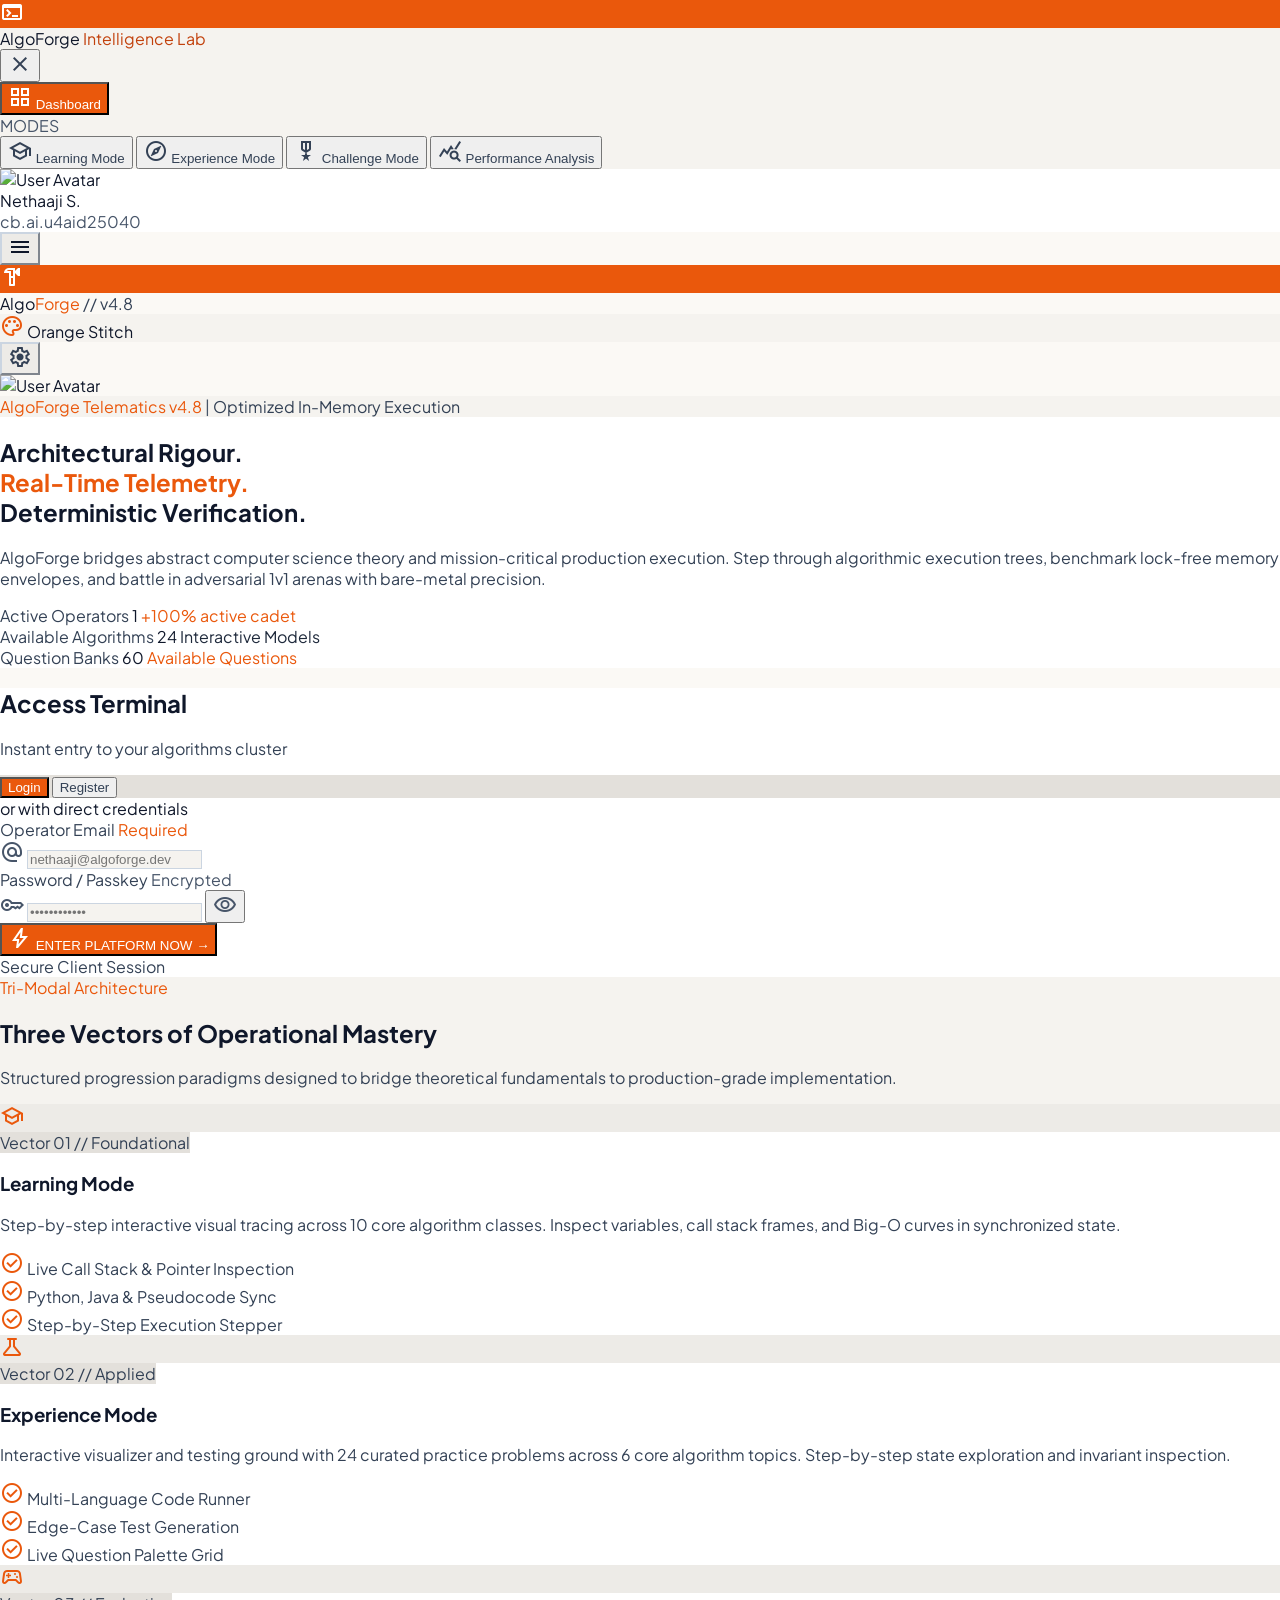
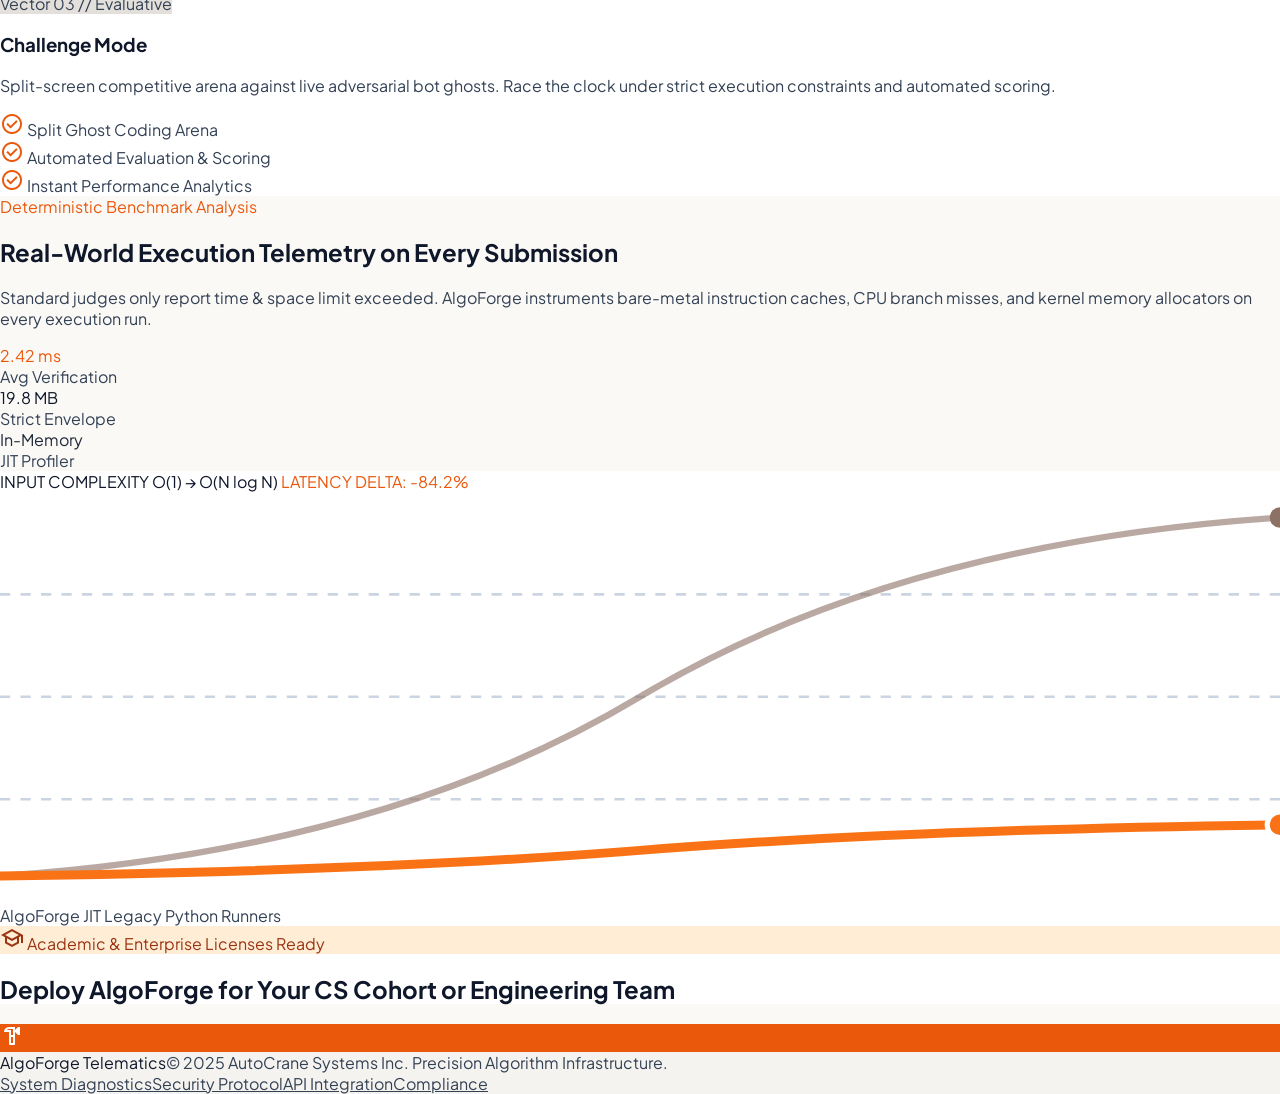
==== commit 34c9e3bc: "feat: complete fix for leaderboard db gating, vercel serverless backend, and ui telemetry fixes" ====
--- a/index.html
+++ b/index.html
@@ -1,5427 +1,5427 @@
-<!DOCTYPE html>
-
-<html lang="en" data-theme="orange">
-
-<head>
-
-    <meta charset="UTF-8"/>
-
-    <meta name="viewport" content="width=device-width, initial-scale=1.0"/>
-
-    <meta content="web_standard" name="shell-type"/>
-
-    <title>AlgoForge // Precision Algorithm Telematics</title>
-
-    <!-- Fonts matching Stitch Warm Industrial Design System -->
-
-    <link rel="preconnect" href="https://fonts.googleapis.com"/>
-
-    <link rel="preconnect" href="https://fonts.gstatic.com" crossorigin=""/>
-
-    <link href="https://fonts.googleapis.com/css2?family=Plus+Jakarta+Sans:wght@400;500;600;700;800&family=JetBrains+Mono:wght@400;500;600;700&display=swap" rel="stylesheet"/>
-
-    <link href="https://fonts.googleapis.com/css2?family=Material+Symbols+Outlined:opsz,wght,FILL,GRAD@20..48,100..700,0..1,-50..200" rel="stylesheet"/>
-
-    <style>
-
-        @layer base {
-
-            html, body { margin: 0; padding: 0; }
-
-            body { overscroll-behavior: none; }
-
-        }
-
-    </style>
-
-    <!-- Tailwind CSS with Stitch Warm Industrial Orange & White Tokens -->
-
-    <script src="https://cdn.tailwindcss.com"></script>
-
-    <script id="tailwind-config">
-
-tailwind.config = {
-
-    darkMode: "class",
-
-    theme: {
-
-      extend: {
-
-        "colors": {
-
-          "on-secondary-fixed": "#131b2e",
-
-          "surface-variant": "#e4e2de",
-
-          "inverse-on-surface": "#f2f0ec",
-
-          "primary-container": "#f97316",
-
-          "on-error-container": "#93000a",
-
-          "tertiary": "#595f66",
-
-          "surface-container-low": "#f5f3ef",
-
-          "primary-fixed-dim": "#ffb690",
-
-          "on-primary": "#ffffff",
-
-          "tertiary-fixed": "#dde3eb",
-
-          "primary": "#9d4300",
-
-          "surface-dim": "#dbdad6",
-
-          "on-tertiary": "#ffffff",
-
-          "on-secondary-fixed-variant": "#3f465c",
-
-          "on-primary-fixed": "#341100",
-
-          "on-error": "#ffffff",
-
-          "on-background": "#1b1c1a",
-
-          "outline": "#8c7164",
-
-          "secondary-fixed": "#dae2fd",
-
-          "on-primary-fixed-variant": "#783200",
-
-          "on-primary-container": "#582200",
-
-          "tertiary-container": "#959ba2",
-
-          "secondary": "#565e74",
-
-          "on-tertiary-fixed-variant": "#41474e",
-
-          "on-secondary": "#ffffff",
-
-          "on-tertiary-fixed": "#161c22",
-
-          "surface-tint": "#9d4300",
-
-          "surface-bright": "#fbf9f5",
-
-          "inverse-surface": "#30312e",
-
-          "error": "#ba1a1a",
-
-          "surface-container": "#f0eeea",
-
-          "secondary-container": "#dae2fd",
-
-          "on-secondary-container": "#5c647a",
-
-          "tertiary-fixed-dim": "#c1c7cf",
-
-          "primary-fixed": "#ffdbca",
-
-          "outline-variant": "#e0c0b1",
-
-          "surface-container-lowest": "#ffffff",
-
-          "on-surface": "#1b1c1a",
-
-          "background": "#fbf9f5",
-
-          "surface": "#fbf9f5",
-
-          "error-container": "#ffdad6",
-
-          "surface-container-high": "#eae8e4",
-
-          "surface-container-highest": "#e4e2de",
-
-          "inverse-primary": "#ffb690",
-
-          "on-tertiary-container": "#2d3339",
-
-          "secondary-fixed-dim": "#bec6e0",
-
-          "on-surface-variant": "#584237"
-
-        },
-
-        "borderRadius": {
-
-          "DEFAULT": "0.25rem",
-
-          "lg": "0.5rem",
-
-          "xl": "0.75rem",
-
-          "full": "9999px"
-
-        },
-
-        "spacing": {
-
-          "gutter": "1.25rem",
-
-          "space-sm": "0.5rem",
-
-          "space-lg": "1.5rem",
-
-          "space-md": "1rem",
-
-          "margin": "1.75rem",
-
-          "space-xl": "2rem",
-
-          "space-xs": "0.25rem"
-
-        },
-
-        "fontFamily": {
-
-          "body-lg": [
-
-            "Plus Jakarta Sans"
-
-          ],
-
-          "label-md": [
-
-            "Plus Jakarta Sans"
-
-          ],
-
-          "headline-lg-mobile": [
-
-            "Plus Jakarta Sans"
-
-          ],
-
-          "body-md": [
-
-            "Plus Jakarta Sans"
-
-          ],
-
-          "headline-md": [
-
-            "Plus Jakarta Sans"
-
-          ],
-
-          "label-sm": [
-
-            "Plus Jakarta Sans"
-
-          ],
-
-          "telemetry-metric": [
-
-            "Plus Jakarta Sans"
-
-          ],
-
-          "display": [
-
-            "Plus Jakarta Sans"
-
-          ],
-
-          "body-sm": [
-
-            "Plus Jakarta Sans"
-
-          ],
-
-          "headline-sm": [
-
-            "Plus Jakarta Sans"
-
-          ],
-
-          "headline-lg": [
-
-            "Plus Jakarta Sans"
-
-          ],
-
-          "label-lg": [
-
-            "Plus Jakarta Sans"
-
-          ]
-
-        },
-
-        "fontSize": {
-
-          "body-lg": [
-
-            "15px",
-
-            {
-
-              "lineHeight": "22px",
-
-              "fontWeight": "400"
-
-            }
-
-          ],
-
-          "label-md": [
-
-            "12px",
-
-            {
-
-              "lineHeight": "16px",
-
-              "fontWeight": "500"
-
-            }
-
-          ],
-
-          "headline-lg-mobile": [
-
-            "20px",
-
-            {
-
-              "lineHeight": "28px",
-
-              "fontWeight": "700"
-
-            }
-
-          ],
-
-          "body-md": [
-
-            "13px",
-
-            {
-
-              "lineHeight": "18px",
-
-              "fontWeight": "400"
-
-            }
-
-          ],
-
-          "headline-md": [
-
-            "18px",
-
-            {
-
-              "lineHeight": "26px",
-
-              "fontWeight": "600"
-
-            }
-
-          ],
-
-          "label-sm": [
-
-            "11px",
-
-            {
-
-              "lineHeight": "14px",
-
-              "fontWeight": "600"
-
-            }
-
-          ],
-
-          "telemetry-metric": [
-
-            "22px",
-
-            {
-
-              "lineHeight": "28px",
-
-              "fontWeight": "700"
-
-            }
-
-          ],
-
-          "display": [
-
-            "36px",
-
-            {
-
-              "lineHeight": "44px",
-
-              "fontWeight": "700"
-
-            }
-
-          ],
-
-          "body-sm": [
-
-            "12px",
-
-            {
-
-              "lineHeight": "16px",
-
-              "fontWeight": "400"
-
-            }
-
-          ],
-
-          "headline-sm": [
-
-            "15px",
-
-            {
-
-              "lineHeight": "22px",
-
-              "fontWeight": "600"
-
-            }
-
-          ],
-
-          "headline-lg": [
-
-            "24px",
-
-            {
-
-              "lineHeight": "32px",
-
-              "fontWeight": "700"
-
-            }
-
-          ],
-
-          "label-lg": [
-
-            "14px",
-
-            {
-
-              "lineHeight": "20px",
-
-              "fontWeight": "600"
-
-            }
-
-          ]
-
-        }
-
-      },
-
-    },
-
-  }
-
-    </script>
-
-    <link rel="stylesheet" href="styles.css"/>
-
-</head>
-
-<body class="bg-surface font-body-md text-body-md text-on-surface antialiased min-h-screen flex flex-col select-none relative">
-
-
-
-    <!-- ============================================================== -->
-
-    <!-- STITCH DESIGN UNIFIED PILL HEADER NAVBAR                        -->
-
-    <!-- ============================================================== -->
-
-    <!-- ============================================================== -->
-    <!-- DYNAMIC SLIDE-OUT NAVIGATION DRAWER (STITCH AI SPECIFICATION)  -->
-    <!-- ============================================================== -->
-    <div id="drawer-backdrop" class="fixed inset-0 bg-black/40 backdrop-blur-xs z-[60] hidden opacity-0 transition-opacity duration-300"></div>
-    <aside id="platform-slide-drawer" class="fixed left-0 top-0 h-full w-72 bg-surface-container-low z-[70] flex flex-col justify-between p-space-md shadow-2xl transition-transform duration-300 -translate-x-full border-r border-outline-variant/30">
-        <div class="flex flex-col gap-space-lg">
-            <!-- Brand + Close Drawer Button -->
-            <div class="flex items-center justify-between px-space-sm pt-space-xs">
-                <div class="flex items-center gap-space-sm cursor-pointer select-none" id="drawer-brand-btn">
-                    <div class="w-10 h-10 rounded-xl bg-primary-container text-on-primary flex items-center justify-center shadow-sm">
-                        <span class="material-symbols-outlined text-[22px]">terminal</span>
-                    </div>
-                    <div class="flex flex-col">
-                        <span class="font-headline-md text-headline-md tracking-tight text-on-surface font-bold">AlgoForge</span>
-                        <span class="font-label-sm text-label-sm text-primary font-semibold uppercase tracking-wider">Intelligence Lab</span>
-                    </div>
-                </div>
-                <button id="drawer-close-btn" type="button" class="w-8 h-8 rounded-full flex items-center justify-center text-on-surface-variant hover:bg-surface-container-high hover:text-on-surface transition-colors cursor-pointer" title="Close Drawer" aria-label="Close Drawer">
-                    <span class="material-symbols-outlined text-[20px]">close</span>
-                </button>
-            </div>
-
-            <!-- Primary Navigation: Home Dashboard -->
-            <div class="flex flex-col gap-space-xs">
-                <nav class="flex flex-col gap-space-xs">
-                    <button type="button" id="drawer-nav-home" class="drawer-nav-btn flex items-center gap-space-sm px-space-md py-space-sm rounded-xl transition-all group bg-primary-container text-on-primary shadow-sm font-semibold text-left cursor-pointer w-full" data-drawer-mode="home">
-                        <span class="material-symbols-outlined text-[20px] transition-transform group-hover:scale-105">grid_view</span>
-                        <span class="font-label-lg text-label-lg">Dashboard</span>
-                    </button>
-                </nav>
-            </div>
-
-            <!-- Modes Navigation Section -->
-            <div class="flex flex-col gap-space-xs">
-                <div class="px-space-md pb-space-xs">
-                    <span class="font-label-sm text-label-sm uppercase tracking-wider text-outline font-semibold">MODES</span>
-                </div>
-                <nav class="flex flex-col gap-space-xs">
-                    <button type="button" id="drawer-nav-learning" class="drawer-nav-btn flex items-center gap-space-sm px-space-md py-space-sm rounded-xl text-on-surface-variant hover:bg-surface-container-high hover:text-on-surface transition-all group text-left cursor-pointer w-full" data-drawer-mode="learning">
-                        <span class="material-symbols-outlined text-[20px] transition-transform group-hover:scale-105">school</span>
-                        <span class="font-label-lg text-label-lg">Learning Mode</span>
-                    </button>
-                    <button type="button" id="drawer-nav-experience" class="drawer-nav-btn flex items-center gap-space-sm px-space-md py-space-sm rounded-xl text-on-surface-variant hover:bg-surface-container-high hover:text-on-surface transition-all group text-left cursor-pointer w-full" data-drawer-mode="experience">
-                        <span class="material-symbols-outlined text-[20px] transition-transform group-hover:scale-105">explore</span>
-                        <span class="font-label-lg text-label-lg">Experience Mode</span>
-                    </button>
-                    <button type="button" id="drawer-nav-challenge" class="drawer-nav-btn flex items-center gap-space-sm px-space-md py-space-sm rounded-xl text-on-surface-variant hover:bg-surface-container-high hover:text-on-surface transition-all group text-left cursor-pointer w-full" data-drawer-mode="challenge">
-                        <span class="material-symbols-outlined text-[20px] transition-transform group-hover:scale-105">military_tech</span>
-                        <span class="font-label-lg text-label-lg">Challenge Mode</span>
-                    </button>
-                    <button type="button" id="drawer-nav-report" class="drawer-nav-btn flex items-center gap-space-sm px-space-md py-space-sm rounded-xl text-on-surface-variant hover:bg-surface-container-high hover:text-on-surface transition-all group text-left cursor-pointer w-full" data-drawer-mode="report">
-                        <span class="material-symbols-outlined text-[20px] transition-transform group-hover:scale-105">query_stats</span>
-                        <span class="font-label-lg text-label-lg">Performance Analysis</span>
-                    </button>
-                </nav>
-            </div>
-        </div>
-
-        <!-- Drawer Bottom User Profile Card with Lobby Action -->
-        <div class="pt-space-md flex flex-col gap-2">
-            <div id="drawer-user-card" class="p-space-sm rounded-xl bg-surface-container-lowest flex items-center gap-space-sm shadow-[0_1px_8px_rgba(0,0,0,0.02)] cursor-pointer hover:bg-surface-container transition-colors group border border-outline-variant/30" title="Click username to show Lobby (Login / Gateway)">
-                <div class="relative flex-shrink-0">
-                    <img id="drawer-user-avatar" class="w-9 h-9 rounded-full bg-primary flex items-center justify-center border border-primary-container" src="https://api.dicebear.com/7.x/identicon/svg?seed=Nethaaji" alt="User Avatar"/>
-                    <span class="absolute bottom-0 right-0 w-2.5 h-2.5 rounded-full bg-primary-container ring-2 ring-surface-container-lowest"></span>
-                </div>
-                <div class="flex flex-col min-w-0 flex-1 cursor-pointer" id="drawer-username-container" title="Click to view Lobby Portal action">
-                    <div class="flex items-center justify-between">
-                        <span id="drawer-user-name" class="font-label-md text-label-md text-on-surface truncate font-semibold group-hover:text-primary transition-colors">Nethaaji S.</span>
-                    </div>
-                    <span id="drawer-user-callsign" class="font-body-sm text-body-sm text-outline truncate">cb.ai.u4aid25040</span>
-                </div>
-                </div>
-    </aside>
-
-    <!-- ============================================================== -->
-    <!-- STITCH DESIGN UNIFIED PILL HEADER NAVBAR                        -->
-    <!-- ============================================================== -->
-    <header class="fixed top-0 w-full z-50 bg-surface/90 backdrop-blur-xl shadow-[0_1px_8px_rgba(0,0,0,0.04)] border-b border-outline-variant/30">
-        <div class="h-16 w-full px-gutter flex items-center justify-between gap-space-md">
-            <div class="flex items-center gap-2 sm:gap-space-md flex-shrink-0">
-                <!-- 3-LINES DYNAMIC SLIDE DRAWER TOGGLE BUTTON -->
-                <button id="btn-toggle-slide-drawer" type="button" class="w-10 h-10 rounded-xl bg-surface-container hover:bg-surface-container-high flex items-center justify-center text-on-surface transition-colors cursor-pointer shadow-xs border border-outline-variant/30" title="Open Navigation Drawer" aria-label="Open Navigation Drawer">
-                    <span class="material-symbols-outlined text-[24px]">menu</span>
-                </button>
-
-                <div class="flex items-center gap-space-sm cursor-pointer select-none" id="platform-logo-btn" title="AlgoForge Telematics">
-                    <div class="w-9 h-9 rounded-full bg-primary-container flex items-center justify-center text-on-primary shadow-sm">
-                        <span class="material-symbols-outlined text-[20px]">hardware</span>
-                    </div>
-                    <span class="font-headline-md text-headline-md tracking-tight text-on-surface font-bold">Algo<span class="text-primary-container">Forge</span></span>
-                    <span class="font-label-sm text-[10px] text-tertiary ml-0.5">// v4.8</span>
-                </div>
-            </div>
-
-            <div class="flex items-center gap-2 sm:gap-space-md justify-end">
-                <!-- READ-ONLY UI TEMPLATE INFORMATIONAL BADGE -->
-                                <!-- LIVE ACTIVE MODE BADGE -->
-                <div id="header-active-mode-pill" class="hidden sm:flex items-center gap-2 bg-primary-container/10 border border-primary-container/30 px-3 py-1 rounded-full text-primary-container font-mono text-xs font-bold shadow-xs transition-all select-none" title="Current Active Platform Mode">
-                    <span class="w-2 h-2 rounded-full bg-primary-container animate-pulse"></span>
-                    <span id="header-active-mode-text">MODE: HOME DASHBOARD</span>
-                </div>
-
-                <div id="header-theme-info-badge" class="flex items-center gap-1.5 bg-surface-container-low px-2.5 sm:px-3 py-1 rounded-full font-label-md text-xs text-on-surface-variant border border-outline-variant/30 select-none cursor-default shadow-xs" title="Assigned Platform Template (Informational)">
-                    <span class="material-symbols-outlined text-[16px] text-primary-container">palette</span>
-                    <span class="text-[10px] uppercase font-bold text-outline hidden sm:inline">Template:</span>
-                    <span id="header-active-theme-label" class="font-semibold text-on-surface">Orange Stitch</span>
-                </div>
-
-                <!-- LIVE TELEMETRY STATUS PILL -->
-                <div class="hidden xl:flex items-center gap-2 bg-surface-container px-3.5 py-1.5 rounded-full text-on-surface-variant shadow-sm border border-outline-variant/30">
-                    <span class="w-2 h-2 rounded-full bg-primary-container animate-pulse"></span>
-                    <span class="font-label-md text-xs font-semibold text-primary-container">[TELEMETRY: ONLINE // 144 FPS]</span>
-                </div>
-
-                <!-- SETTINGS ICON BUTTON (PLACED EXACTLY WHERE USERNAME WAS) -->
-                <button id="header-settings-btn" type="button" class="w-9 h-9 rounded-full bg-surface-container hover:bg-surface-container-high flex items-center justify-center text-on-surface-variant hover:text-on-surface transition-colors shadow-xs border border-outline-variant/40 cursor-pointer" title="System Settings" aria-label="System Settings">
-                    <span class="material-symbols-outlined text-[20px]">settings</span>
-                </button>
-
-                <!-- USER PROFILE AVATAR (NO LOGIN BUTTON BESIDE IT) -->
-                <div id="user-badge" class="flex items-center gap-2 p-1 rounded-full cursor-pointer hover:ring-2 hover:ring-primary-container/40 transition-all border border-outline-variant/40" title="User Profile">
-                    <img id="user-avatar" class="w-7 h-7 rounded-full border border-primary-container" src="https://api.dicebear.com/7.x/identicon/svg?seed=Nethaaji" alt="User Avatar"/>
-                    <span id="user-display-name" class="hidden">Nethaaji</span>
-                </div>
-            </div>
-        </div>
-    </header>
-
-
-
-    <!-- ============================================================== -->
-
-    <!-- 0. STITCH AI ORANGE & WHITE LANDING PAGE (PORTAL & OVERVIEW)   -->
-
-    <!-- ============================================================== -->
-
-    <div id="landing-page-view" class="w-full min-h-screen relative flex flex-col bg-surface font-body-md text-body-md text-on-surface antialiased pt-16">
-
-        <main class="w-full bg-surface min-h-screen">
-
-            <div class="flex flex-col w-full relative">
-
-                <!-- SECTION 1: HERO & ACCESS TERMINAL -->
-
-                <section class="w-full px-gutter py-space-xl">
-
-                    <div class="w-full max-w-[1560px] mx-auto grid grid-cols-1 lg:grid-cols-12 gap-space-lg items-stretch">
-
-                        <!-- Left Hero Narrative Panel (7 Cols) -->
-
-                        <div class="lg:col-span-7 bg-surface-container-lowest rounded-[28px] p-space-xl shadow-[0_8px_30px_-4px_rgba(15,23,42,0.04)] flex flex-col justify-between relative overflow-hidden border border-outline-variant/30">
-
-                            <!-- Ambient Warm Safety Accent Glow -->
-
-                            <div class="absolute -top-20 -left-20 w-64 h-64 rounded-full bg-primary-container/10 blur-3xl pointer-events-none"></div>
-
-                            <div>
-
-                                <!-- Status pill breadcrumb -->
-
-                                <div class="inline-flex items-center gap-space-xs bg-surface-container-low px-3 py-1 rounded-full text-on-surface-variant font-label-sm text-label-sm mb-space-md border border-outline-variant/40">
-
-                                    <span class="w-2 h-2 rounded-full bg-primary-container animate-ping"></span>
-
-                                    <span class="text-primary-container font-semibold">AlgoForge Telematics v4.8</span>
-
-                                    <span class="text-outline">|</span>
-
-                                    <span>Zero-Latency Execution</span>
-
-                                </div>
-
-                                <h1 class="font-headline-lg text-3xl sm:text-4xl text-on-surface tracking-tight leading-tight">
-
-                                    Architectural Rigour.<br/>
-
-                                    <span class="text-primary-container">Real-Time Telemetry.</span><br/>
-
-                                    Deterministic Verification.
-
-                                </h1>
-
-                                <p class="font-body-lg text-body-lg text-on-surface-variant max-w-xl mt-space-md leading-relaxed">
-
-                                    AlgoForge bridges abstract computer science theory and mission-critical production execution. Step through algorithmic execution trees, benchmark lock-free memory envelopes, and battle in adversarial 1v1 arenas with bare-metal precision.
-
-                                </p>
-
-                            </div>
-
-
-
-                            <!-- Live Telemetric Micro-Grid -->
-
-                            <div class="grid grid-cols-3 gap-space-sm pt-space-lg mt-space-md border-t border-surface-container-high/60">
-
-                                <div class="flex flex-col">
-
-                                    <span class="font-label-sm text-label-sm text-on-surface-variant">Active Operators</span>
-                                    <span id="landing-active-operators" class="font-headline-md text-xl font-bold text-on-surface mt-0.5">1</span>
-                                    <span id="landing-operators-sub" class="font-body-sm text-xs text-primary-container font-medium">+100% active cadet</span>
-
-                                </div>
-
-                                <div class="flex flex-col border-l border-surface-container-high pl-space-sm">
-
-                                    <span class="font-label-sm text-label-sm text-on-surface-variant">Available Algorithms</span>
-                                    <span id="landing-available-algorithms" class="font-headline-md text-xl font-bold text-on-surface mt-0.5">24</span>
-                                    <span id="landing-algorithms-sub" class="font-body-sm text-xs text-secondary font-medium">Interactive Models</span>
-
-                                </div>
-
-                                <div class="flex flex-col border-l border-surface-container-high pl-space-sm">
-
-                                    <span class="font-label-sm text-label-sm text-on-surface-variant">Question Banks</span>
-                                    <span id="landing-available-questions" class="font-headline-md text-xl font-bold text-on-surface mt-0.5">60</span>
-                                    <span id="landing-questions-sub" class="font-body-sm text-xs text-primary-container font-medium">Available Questions</span>
-
-                                </div>
-
-                            </div>
-
-                        </div>
-
-
-
-                        <!-- Right Column: Operator Access Gateway (5 Cols) -->
-
-                        <div class="lg:col-span-5 bg-surface-container-lowest rounded-[28px] p-space-xl shadow-[0_8px_30px_-4px_rgba(15,23,42,0.04)] flex flex-col justify-between border border-outline-variant/30">
-
-                            <div>
-
-                                <div class="flex items-center justify-between pb-space-sm border-b border-surface-container-high/80 mb-space-md">
-
-                                    <div>
-
-                                        <h2 class="font-headline-md text-lg text-on-surface font-bold tracking-tight">Access Terminal</h2>
-
-                                        <p class="font-body-sm text-body-sm text-on-surface-variant">Instant entry to your algorithms cluster</p>
-
-                                    </div>
-
-                                    <!-- Segmented Pill for Login / Register -->
-
-                                    <div class="bg-surface-container-high/60 p-1 rounded-full flex items-center shadow-inner" id="auth-tab-group">
-
-                                        <button class="px-space-md py-1 rounded-full font-label-md text-xs bg-primary-container text-on-primary transition-all shadow-sm font-bold cursor-pointer" id="tab-login" type="button">
-
-                                            Login
-
-                                        </button>
-
-                                        <button class="px-space-md py-1 rounded-full font-label-md text-xs text-on-surface-variant hover:text-on-surface transition-all font-medium cursor-pointer" id="tab-register" type="button">
-
-                                            Register
-
-                                        </button>
-
-                                    </div>
-
-                                </div>
-
-
-
-                                <!-- CONTINUOUS 2-STEP REGISTRATION STEPPER INDICATOR -->
-
-                                <div id="reg-stepper-bar" class="hidden mb-3 p-2 bg-surface-container-low rounded-xl border border-outline-variant/40">
-
-                                    <div class="flex items-center justify-between text-xs font-bold">
-
-                                        <div id="reg-step-badge-1" class="flex items-center gap-1.5 text-primary-container">
-
-                                            <span class="w-5 h-5 rounded-full bg-primary-container text-on-primary flex items-center justify-center text-[10px] font-bold">1</span>
-
-                                            <span>Credentials</span>
-
-                                        </div>
-
-                                        <span class="text-outline-variant text-[14px]">→</span>
-
-                                        <div id="reg-step-badge-2" class="flex items-center gap-1.5 text-on-surface-variant opacity-60">
-
-                                            <span class="w-5 h-5 rounded-full bg-surface-container-high text-on-surface flex items-center justify-center text-[10px] font-bold">2</span>
-
-                                            <span>Template Selection</span>
-
-                                        </div>
-
-                                    </div>
-
-                                </div>
-
-
-
-                                <!-- STEP 2 PANE: TEMPLATE SELECTION (Displayed sequentially after Step 1) -->
-
-                                <div id="template-selection-container" class="hidden mb-3.5 space-y-2.5">
-
-                                    <div class="flex items-center justify-between">
-
-                                        <label class="font-label-md text-xs font-bold text-on-surface flex items-center gap-1.5">
-
-                                            <span class="material-symbols-outlined text-primary-container text-[16px]">palette</span>
-
-                                            <span>Step 2: Choose Your Platform Template:</span>
-
-                                        </label>
-
-                                        <span id="active-template-badge" class="font-label-sm text-[10px] text-primary-container font-mono bg-primary-fixed px-2 py-0.5 rounded-full font-bold">Orange Stitch AI</span>
-
-                                    </div>
-
-                                    <div class="grid grid-cols-2 gap-2" id="template-card-grid">
-
-                                        <!-- Template 1: Orange Stitch (Default) -->
-
-                                        <div class="template-card active-template p-2.5 rounded-xl border border-primary-container bg-surface-container-low flex flex-col justify-between gap-1.5 relative overflow-hidden" data-theme-target="orange">
-
-                                            <div class="flex items-center justify-between">
-
-                                                <div class="flex items-center gap-1">
-
-                                                    <span class="w-3.5 h-3.5 rounded-full bg-[#f97316] ring-1 ring-white/50 shadow-xs"></span>
-
-                                                    <span class="w-3.5 h-3.5 rounded-full bg-[#fbf9f5] border border-gray-300 shadow-xs"></span>
-
-                                                    <span class="w-3.5 h-3.5 rounded-full bg-[#1b1c1a] shadow-xs"></span>
-
-                                                </div>
-
-                                                <span class="template-check material-symbols-outlined text-primary-container text-[17px]">check_circle</span>
-
-                                            </div>
-
-                                            <div>
-
-                                                <div class="font-label-md text-xs font-bold text-on-surface">Orange Stitch AI</div>
-
-                                                <div class="text-[10px] text-on-surface-variant leading-tight">Safety Orange & Warm Off-White</div>
-
-                                            </div>
-
-                                        </div>
-
-                                        <!-- Template 2: Cyberpunk Glitch -->
-
-                                        <div class="template-card p-2.5 rounded-xl border border-outline-variant/50 bg-surface-container-low flex flex-col justify-between gap-1.5 relative overflow-hidden" data-theme-target="cyberpunk">
-
-                                            <div class="flex items-center justify-between">
-
-                                                <div class="flex items-center gap-1">
-
-                                                    <span class="w-3.5 h-3.5 rounded-full bg-[#00f0ff] ring-1 ring-white/50 shadow-xs"></span>
-
-                                                    <span class="w-3.5 h-3.5 rounded-full bg-[#090a10] border border-gray-700 shadow-xs"></span>
-
-                                                    <span class="w-3.5 h-3.5 rounded-full bg-[#ff0055] shadow-xs"></span>
-
-                                                </div>
-
-                                                <span class="template-check material-symbols-outlined text-outline text-[17px]">radio_button_unchecked</span>
-
-                                            </div>
-
-                                            <div>
-
-                                                <div class="font-label-md text-xs font-bold text-on-surface">Cyberpunk Glitch</div>
-
-                                                <div class="text-[10px] text-on-surface-variant leading-tight">Neon Cyan, Dark Obsidian Arena</div>
-
-                                            </div>
-
-                                        </div>
-
-                                        <!-- Template 3: Clean Royal Blue -->
-
-                                        <div class="template-card p-2.5 rounded-xl border border-outline-variant/50 bg-surface-container-low flex flex-col justify-between gap-1.5 relative overflow-hidden" data-theme-target="blue">
-
-                                            <div class="flex items-center justify-between">
-
-                                                <div class="flex items-center gap-1">
-
-                                                    <span class="w-3.5 h-3.5 rounded-full bg-[#2563eb] ring-1 ring-white/50 shadow-xs"></span>
-
-                                                    <span class="w-3.5 h-3.5 rounded-full bg-[#f8fafc] border border-gray-300 shadow-xs"></span>
-
-                                                    <span class="w-3.5 h-3.5 rounded-full bg-[#0f172a] shadow-xs"></span>
-
-                                                </div>
-
-                                                <span class="template-check material-symbols-outlined text-outline text-[17px]">radio_button_unchecked</span>
-
-                                            </div>
-
-                                            <div>
-
-                                                <div class="font-label-md text-xs font-bold text-on-surface">Clean Royal Blue</div>
-
-                                                <div class="text-[10px] text-on-surface-variant leading-tight">Precision Sapphire & Crisp White</div>
-
-                                            </div>
-
-                                        </div>
-
-                                        <!-- Template 4: Matrix Hacker Emerald -->
-
-                                        <div class="template-card p-2.5 rounded-xl border border-outline-variant/50 bg-surface-container-low flex flex-col justify-between gap-1.5 relative overflow-hidden" data-theme-target="emerald">
-
-                                            <div class="flex items-center justify-between">
-
-                                                <div class="flex items-center gap-1">
-
-                                                    <span class="w-3.5 h-3.5 rounded-full bg-[#10b981] ring-1 ring-white/50 shadow-xs"></span>
-
-                                                    <span class="w-3.5 h-3.5 rounded-full bg-[#060d09] border border-gray-800 shadow-xs"></span>
-
-                                                    <span class="w-3.5 h-3.5 rounded-full bg-[#34d399] shadow-xs"></span>
-
-                                                </div>
-
-                                                <span class="template-check material-symbols-outlined text-outline text-[17px]">radio_button_unchecked</span>
-
-                                            </div>
-
-                                            <div>
-
-                                                <div class="font-label-md text-xs font-bold text-on-surface">Matrix Emerald</div>
-
-                                                <div class="text-[10px] text-on-surface-variant leading-tight">Hacker Green, Monospace Noir</div>
-
-                                            </div>
-
-                                        </div>
-
-                                    </div>
-
-
-
-                                    <!-- Step 2 Navigation Buttons -->
-
-                                    <div class="flex items-center gap-2 pt-2">
-
-                                        <button id="btn-reg-back-step-1" type="button" class="py-2.5 px-3.5 rounded-xl bg-surface-container hover:bg-surface-container-high text-on-surface font-label-md text-xs font-semibold flex items-center gap-1 cursor-pointer transition-colors">
-
-                                            <span class="material-symbols-outlined text-[16px]">arrow_back</span>
-
-                                            <span>Back</span>
-
-                                        </button>
-
-                                        <button id="btn-reg-finish" type="button" class="flex-1 py-3 rounded-xl bg-primary-container hover:bg-primary text-on-primary font-label-md text-xs font-bold flex items-center justify-center gap-2 shadow-md transition-all cursor-pointer">
-
-                                            <span class="material-symbols-outlined text-[18px]">verified</span>
-
-                                            <span>Complete Registration →</span>
-
-                                        </button>
-
-                                    </div>
-
-                                </div>
-
-
-
-                                <!-- Divider -->
-
-                                <div class="relative flex items-center justify-center my-3" id="auth-divider-container">
-
-                                    <div class="w-full h-px bg-surface-container-high"></div>
-
-                                    <span class="absolute bg-surface-container-lowest px-3 font-label-sm text-[10px] text-outline uppercase tracking-wider" id="auth-divider-text">or with direct credentials</span>
-
-                                </div>
-
-
-
-                                <!-- AUTH FEEDBACK NOTIFICATION BANNER (Registration Success / Login Errors) -->
-
-                                <div id="auth-notification-banner" class="hidden mb-3.5 p-3 rounded-xl text-xs font-semibold flex items-start gap-2.5 shadow-sm transition-all border">
-
-                                    <span id="auth-notification-icon" class="material-symbols-outlined text-[18px] shrink-0">check_circle</span>
-
-                                    <span id="auth-notification-text" class="flex-1 leading-relaxed"></span>
-
-                                </div>
-
-
-
-                                <!-- AUTH FORM (STEP 1 CREDENTIALS & LOGIN) -->
-
-                                <form class="space-y-3.5" id="auth-form">
-
-                                    <div id="auth-credentials-pane" class="space-y-3.5">
-
-                                        <!-- Callsign (Register only) -->
-
-                                        <div class="hidden space-y-1" id="register-handle-field">
-
-                                            <label class="font-label-md text-xs text-on-surface-variant font-medium flex items-center justify-between">
-
-                                                <span>Callsign / Handle</span>
-
-                                                <span class="text-primary-container text-[11px] font-semibold">Step 1 Required</span>
-
-                                            </label>
-
-                                            <div class="relative flex items-center">
-
-                                                <span class="material-symbols-outlined absolute left-3.5 text-outline text-[18px]">badge</span>
-
-                                                <input class="w-full bg-surface-container-low text-on-surface pl-10 pr-4 py-2.5 font-mono text-xs rounded-xl border border-outline-variant/60 focus:border-primary-container focus:outline-none focus:ring-1 focus:ring-primary-container transition-all" id="auth-username" placeholder="e.g. Nethaaji" type="text"/>
-
-                                            </div>
-
-                                        </div>
-
-
-
-                                        <!-- Email -->
-
-                                        <div class="space-y-1">
-
-                                            <label class="font-label-md text-xs text-on-surface-variant font-medium flex items-center justify-between">
-
-                                                <span>Operator Email</span>
-
-                                                <span class="text-primary-container text-[11px] font-semibold">Required</span>
-
-                                            </label>
-
-                                            <div class="relative flex items-center">
-
-                                                <span class="material-symbols-outlined absolute left-3.5 text-outline text-[18px]">alternate_email</span>
-
-                                                <input class="w-full bg-surface-container-low text-on-surface pl-10 pr-4 py-2.5 font-mono text-xs rounded-xl border border-outline-variant/60 focus:border-primary-container focus:outline-none focus:ring-1 focus:ring-primary-container transition-all" id="auth-email" placeholder="nethaaji@algoforge.dev" required="" type="email"/>
-
-                                            </div>
-
-                                        </div>
-
-
-
-                                        <!-- Password -->
-
-                                        <div class="space-y-1">
-
-                                            <label class="font-label-md text-xs text-on-surface-variant font-medium flex items-center justify-between">
-
-                                                <span>Password / Passkey</span>
-
-                                                <span class="text-outline text-[11px]">Encrypted</span>
-
-                                            </label>
-
-                                            <div class="relative flex items-center">
-
-                                                <span class="material-symbols-outlined absolute left-3.5 text-outline text-[18px]">key</span>
-
-                                                <input class="w-full bg-surface-container-low text-on-surface pl-10 pr-10 py-2.5 font-mono text-xs rounded-xl border border-outline-variant/60 focus:border-primary-container focus:outline-none focus:ring-1 focus:ring-primary-container transition-all" id="auth-passkey" placeholder="••••••••••••" required="" type="password"/>
-
-                                                <button class="absolute right-3 text-outline hover:text-on-surface focus:outline-none cursor-pointer" id="toggle-password-visibility" type="button">
-
-                                                    <span class="material-symbols-outlined text-[18px]">visibility</span>
-
-                                                </button>
-
-                                            </div>
-
-                                        </div>
-
-                                    </div>
-
-
-
-                                    <!-- Step 1 Next Button (Registration Mode: transitions to Step 2 Template Choice) -->
-
-                                    <button id="btn-reg-goto-step-2" type="button" class="hidden w-full py-3 bg-primary-container hover:bg-primary text-on-primary font-label-md text-xs font-bold uppercase tracking-wider rounded-xl shadow-md transition-all flex items-center justify-center gap-2 cursor-pointer mt-3">
-
-                                        <span>Next: Choose Template Design (Step 2)</span>
-
-                                        <span class="material-symbols-outlined text-[18px]">arrow_forward</span>
-
-                                    </button>
-
-
-
-                                    <!-- Direct Login Submit Button (Login Mode) -->
-
-                                    <button class="w-full py-3 bg-primary-container hover:bg-primary text-on-primary font-label-md text-xs font-bold uppercase tracking-wider rounded-xl shadow-md hover:shadow-lg transition-all flex items-center justify-center gap-2 cursor-pointer mt-3 active:scale-[0.99]" id="auth-submit-btn" type="submit">
-
-                                        <span class="material-symbols-outlined text-[18px]">bolt</span>
-
-                                        <span id="submit-btn-text">ENTER PLATFORM NOW →</span>
-
-                                    </button>
-
-
-
-
-
-                                </form>
-
-
-
-                                <!-- Status Log -->
-
-                                <div class="hidden mt-3 p-2.5 bg-surface-container-low border border-primary-container/40 rounded-xl text-primary-container font-mono text-xs flex items-center gap-2" id="auth-status-log">
-
-                                    <span class="material-symbols-outlined text-[16px] animate-spin">sync</span>
-
-                                    <span id="auth-status-text">Access granted. Entering platform...</span>
-
-                                </div>
-
-                            </div>
-
-
-
-                            <div class="text-[11px] text-on-surface-variant/70 text-center pt-3 border-t border-surface-container-high/60 mt-2">
-
-                                Encrypted Session // TLS 1.3 AES-256-GCM Handshake Verified
-
-                            </div>
-
-                        </div>
-
-                    </div>
-
-                </section>
-
-
-
-                <!-- SECTION 2: THREE VECTORS OF OPERATIONAL MASTERY -->
-
-                <section class="w-full px-gutter py-space-xl bg-surface-container-low/60 border-y border-outline-variant/30">
-
-                    <div class="w-full max-w-[1560px] mx-auto flex flex-col gap-space-lg">
-
-                        <div class="flex flex-col sm:flex-row sm:items-end justify-between gap-space-sm">
-
-                            <div>
-
-                                <span class="font-label-sm text-label-sm uppercase tracking-wider text-primary-container font-semibold">Tri-Modal Architecture</span>
-
-                                <h2 class="font-headline-lg text-2xl sm:text-3xl text-on-surface tracking-tight mt-0.5">Three Vectors of Operational Mastery</h2>
-
-                            </div>
-
-                            <p class="font-body-md text-body-md text-on-surface-variant max-w-md">
-
-                                Structured progression paradigms designed to bridge theoretical fundamentals to production-grade implementation.
-
-                            </p>
-
-                        </div>
-
-
-
-                        <!-- 3 Cards Grid -->
-
-                        <div class="grid grid-cols-1 md:grid-cols-3 gap-space-md">
-
-                            <!-- VECTOR 1: LEARNING MODE -->
-
-                            <div class="bg-surface-container-lowest rounded-[24px] p-space-lg shadow-[0_8px_30px_-4px_rgba(15,23,42,0.04)] flex flex-col justify-between group hover:border-primary-container transition-all border border-outline-variant/40">
-
-                                <div>
-
-                                    <div class="flex items-center justify-between mb-space-md">
-
-                                        <div class="w-11 h-11 rounded-2xl bg-surface-container flex items-center justify-center text-primary-container shadow-sm group-hover:bg-primary-container group-hover:text-on-primary transition-colors">
-
-                                            <span class="material-symbols-outlined text-[24px]">school</span>
-
-                                        </div>
-
-                                        <span class="font-label-sm text-label-sm bg-surface-container-high px-2.5 py-1 rounded-full text-on-surface-variant font-medium">Vector 01 // Foundational</span>
-
-                                    </div>
-
-                                    <h3 class="font-headline-md text-xl font-bold text-on-surface">Learning Mode</h3>
-
-                                    <p class="font-body-sm text-body-sm text-on-surface-variant mt-space-xs leading-relaxed">
-
-                                        Step-by-step interactive visual tracing across 10 core algorithm classes. Inspect variables, call stack frames, and Big-O curves in synchronized state.
-
-                                    </p>
-
-                                    <div class="space-y-1.5 mt-space-md pt-space-md border-t border-surface-container-high text-xs text-on-surface-variant">
-
-                                        <div class="flex items-center gap-2"><span class="material-symbols-outlined text-primary-container text-sm">check_circle</span> Live Call Stack &amp; Pointer Inspection</div>
-
-                                        <div class="flex items-center gap-2"><span class="material-symbols-outlined text-primary-container text-sm">check_circle</span> Python, Java &amp; Pseudocode Sync</div>
-
-                                        <div class="flex items-center gap-2"><span class="material-symbols-outlined text-primary-container text-sm">check_circle</span> Step-by-Step Execution Stepper</div>
-
-                                    </div>
-
-                                </div>
-
-                                
-
-                            </div>
-
-
-
-                            <!-- VECTOR 2: EXPERIENCE MODE -->
-
-                            <div class="bg-surface-container-lowest rounded-[24px] p-space-lg shadow-[0_8px_30px_-4px_rgba(15,23,42,0.04)] flex flex-col justify-between group hover:border-primary-container transition-all border border-outline-variant/40">
-
-                                <div>
-
-                                    <div class="flex items-center justify-between mb-space-md">
-
-                                        <div class="w-11 h-11 rounded-2xl bg-surface-container flex items-center justify-center text-primary-container shadow-sm group-hover:bg-primary-container group-hover:text-on-primary transition-colors">
-
-                                            <span class="material-symbols-outlined text-[24px]">science</span>
-
-                                        </div>
-
-                                        <span class="font-label-sm text-label-sm bg-surface-container-high px-2.5 py-1 rounded-full text-on-surface-variant font-medium">Vector 02 // Applied</span>
-
-                                    </div>
-
-                                    <h3 class="font-headline-md text-xl font-bold text-on-surface">Experience Mode</h3>
-
-                                    <p class="font-body-sm text-body-sm text-on-surface-variant mt-space-xs leading-relaxed">
-
-                                        Full IDE testing ground with 20 curated LeetCode/GFG algorithmic challenges. Execute custom test suites with automated telemetry benchmarking.
-
-                                    </p>
-
-                                    <div class="space-y-1.5 mt-space-md pt-space-md border-t border-surface-container-high text-xs text-on-surface-variant">
-
-                                        <div class="flex items-center gap-2"><span class="material-symbols-outlined text-primary-container text-sm">check_circle</span> Multi-Language Code Runner</div>
-
-                                        <div class="flex items-center gap-2"><span class="material-symbols-outlined text-primary-container text-sm">check_circle</span> Edge-Case Test Generation</div>
-
-                                        <div class="flex items-center gap-2"><span class="material-symbols-outlined text-primary-container text-sm">check_circle</span> Live Question Palette Grid</div>
-
-                                    </div>
-
-                                </div>
-
-                                
-
-                            </div>
-
-
-
-                            <!-- VECTOR 3: CHALLENGE MODE -->
-
-                            <div class="bg-surface-container-lowest rounded-[24px] p-space-lg shadow-[0_8px_30px_-4px_rgba(15,23,42,0.04)] flex flex-col justify-between group hover:border-primary-container transition-all border border-outline-variant/40">
-
-                                <div>
-
-                                    <div class="flex items-center justify-between mb-space-md">
-
-                                        <div class="w-11 h-11 rounded-2xl bg-surface-container flex items-center justify-center text-primary-container shadow-sm group-hover:bg-primary-container group-hover:text-on-primary transition-colors">
-
-                                            <span class="material-symbols-outlined text-[24px]">sports_esports</span>
-
-                                        </div>
-
-                                        <span class="font-label-sm text-label-sm bg-surface-container-high px-2.5 py-1 rounded-full text-on-surface-variant font-medium">Vector 03 // Evaluative</span>
-
-                                    </div>
-
-                                    <h3 class="font-headline-md text-xl font-bold text-on-surface">Challenge Mode</h3>
-
-                                    <p class="font-body-sm text-body-sm text-on-surface-variant mt-space-xs leading-relaxed">
-
-                                        Split-screen competitive arena against live adversarial bot ghosts. Race the clock under strict execution constraints and automated scoring.
-
-                                    </p>
-
-                                    <div class="space-y-1.5 mt-space-md pt-space-md border-t border-surface-container-high text-xs text-on-surface-variant">
-
-                                        <div class="flex items-center gap-2"><span class="material-symbols-outlined text-primary-container text-sm">check_circle</span> Split Ghost Coding Arena</div>
-
-                                        <div class="flex items-center gap-2"><span class="material-symbols-outlined text-primary-container text-sm">check_circle</span> Automated Evaluation &amp; Scoring</div>
-
-                                        <div class="flex items-center gap-2"><span class="material-symbols-outlined text-primary-container text-sm">check_circle</span> Instant Performance Analytics</div>
-
-                                    </div>
-
-                                </div>
-
-                                
-
-                            </div>
-
-                        </div>
-
-                    </div>
-
-                </section>
-
-
-
-                <!-- SECTION 3: DETERMINISTIC BENCHMARK ANALYSIS -->
-
-                <section class="w-full px-gutter py-space-xl">
-
-                    <div class="w-full max-w-[1560px] mx-auto grid grid-cols-1 lg:grid-cols-12 gap-space-lg items-center">
-
-                        <div class="lg:col-span-5 flex flex-col gap-space-md">
-
-                            <span class="font-label-sm text-label-sm uppercase tracking-wider text-primary-container font-semibold">Deterministic Benchmark Analysis</span>
-
-                            <h2 class="font-headline-lg text-2xl sm:text-3xl text-on-surface tracking-tight">Real-World Hardware Telemetry on Every Submission</h2>
-
-                            <p class="font-body-md text-body-md text-on-surface-variant leading-relaxed">
-
-                                Standard judges only report time &amp; space limit exceeded. AlgoForge instruments bare-metal instruction caches, CPU branch misses, and kernel memory allocators on every execution run.
-
-                            </p>
-
-                            <div class="flex items-center gap-space-lg pt-2 text-xs font-mono">
-
-                                <div><span id="landing-bench-avg-latency" class="font-bold text-base text-primary-container">2.42 ms</span><br/><span class="text-on-surface-variant">Avg Verification</span></div>
-
-                                <div class="border-l border-outline-variant pl-4"><span id="landing-bench-memory" class="font-bold text-base text-on-surface">19.8 MB</span><br/><span class="text-on-surface-variant">Strict Envelope</span></div>
-
-                                <div class="border-l border-outline-variant pl-4"><span id="landing-bench-profiler" class="font-bold text-base text-secondary">Zero-Copy</span><br/><span class="text-on-surface-variant">JIT Profiler</span></div>
-
-                            </div>
-
-                        </div>
-
-
-
-                        <!-- Sparkline Graph Card -->
-
-                        <div class="lg:col-span-7 bg-surface-container-lowest rounded-[28px] p-space-lg shadow-[0_8px_30px_-4px_rgba(15,23,42,0.04)] border border-outline-variant/40 flex flex-col gap-space-md">
-
-                            <div class="flex items-center justify-between pb-2 border-b border-surface-container-high text-xs font-mono">
-
-                                <span class="font-bold text-on-surface">INPUT COMPLEXITY O(1) &rarr; O(N log N)</span>
-
-                                <span id="landing-bench-delta" class="text-primary-container font-bold">LATENCY DELTA: -84.2%</span>
-
-                            </div>
-
-                            <!-- Graph Visualization -->
-
-                            <div class="w-full h-44 relative flex items-end">
-
-                                <svg class="w-full h-full overflow-visible" viewBox="0 0 500 160">
-
-                                    <line class="text-outline-variant/30" stroke="currentColor" stroke-dasharray="4 4" x1="0" x2="500" y1="40" y2="40"></line>
-
-                                    <line class="text-outline-variant/30" stroke="currentColor" stroke-dasharray="4 4" x1="0" x2="500" y1="80" y2="80"></line>
-
-                                    <line class="text-outline-variant/30" stroke="currentColor" stroke-dasharray="4 4" x1="0" x2="500" y1="120" y2="120"></line>
-
-                                    <!-- Legacy Curve -->
-
-                                    <path d="M 0 150 Q 150 140 250 80 T 500 10" fill="none" stroke="#8c7164" stroke-width="2.5" opacity="0.6"></path>
-
-                                    <!-- AlgoForge Orange Curve -->
-
-                                    <path d="M 0 150 Q 150 148 250 140 T 500 130" fill="none" stroke="#f97316" stroke-width="3.5"></path>
-
-                                    <circle cx="500" cy="130" r="5" fill="#f97316" stroke="#ffffff" stroke-width="2"></circle>
-
-                                    <circle cx="500" cy="10" r="4" fill="#8c7164"></circle>
-
-                                </svg>
-
-                            </div>
-
-                            <div class="flex items-center justify-between font-mono text-xs text-on-surface-variant">
-
-                                <span class="flex items-center gap-1.5"><span class="w-2.5 h-2.5 bg-primary-container rounded-sm"></span> AlgoForge JIT</span>
-
-                                <span class="flex items-center gap-1.5"><span class="w-2.5 h-2.5 bg-outline rounded-sm"></span> Legacy Python Runners</span>
-
-                            </div>
-
-                        </div>
-
-                    </div>
-
-                </section>
-
-
-
-                <!-- SECTION 4: ENTERPRISE & COHORT -->
-
-                <section class="w-full px-gutter py-space-xl bg-surface-container-lowest border-t border-outline-variant/30">
-
-                    <div class="w-full max-w-[1560px] mx-auto flex flex-col sm:flex-row items-center justify-between gap-space-md">
-
-                        <div>
-
-                            <div class="inline-flex items-center gap-1.5 px-3 py-1 rounded-full bg-primary-fixed text-on-primary-fixed-variant font-label-sm text-xs font-semibold mb-2">
-
-                                <span class="material-symbols-outlined text-[15px]">school</span> Academic &amp; Enterprise Licenses Ready
-
-                            </div>
-
-                            <h2 class="font-headline-lg text-xl sm:text-2xl text-on-surface tracking-tight">Deploy AlgoForge for Your CS Cohort or Engineering Team</h2>
-
-                        </div>
-
-                        
-
-                    </div>
-
-                </section>
-
-            </div>
-
-        </main>
-
-        <footer class="w-full bg-surface-container-low shadow-[0_1px_8px_rgba(0,0,0,0.04)]"><div class="w-full px-gutter py-space-xl flex flex-col md:flex-row items-center justify-between gap-space-md"><div class="flex items-center gap-space-sm"><div class="w-7 h-7 rounded-full bg-primary-container flex items-center justify-center text-on-primary"><span class="material-symbols-outlined text-[15px]">hardware</span></div><span class="font-label-lg text-label-lg text-on-surface font-semibold">AlgoForge Telematics</span><span class="font-body-sm text-body-sm text-on-surface-variant ml-2">© 2025 AutoCrane Systems Inc. Precision Algorithm Infrastructure.</span></div><div class="flex items-center gap-space-lg"><a class="font-label-md text-label-md text-on-surface-variant hover:text-on-surface transition-colors" href="#">System Diagnostics</a><a class="font-label-md text-label-md text-on-surface-variant hover:text-on-surface transition-colors" href="#">Security Protocol</a><a class="font-label-md text-label-md text-on-surface-variant hover:text-on-surface transition-colors" href="#">API Integration</a><a class="font-label-md text-label-md text-on-surface-variant hover:text-on-surface transition-colors" href="#">Compliance</a></div></div></footer>
-
-    </div>
-
-
-
-    <!-- ============================================================== -->
-
-    <!-- MAIN PLATFORM APPLICATION VIEW (LEARNING, EXPERIENCE, CHALLENGE)-->
-
-    <!-- ============================================================== -->
-
-    <div id="platform-app-view" class="w-full min-h-screen flex flex-col hidden relative pt-16 bg-surface">
-
-
-
-        <!-- ============================================================== -->
-
-        <!-- PERSISTENT & ACCESSIBLE STICKY PLATFORM MODE CHANGING BAR     -->
-
-        <!-- ============================================================== -->
-
-        <!-- HORIZONTAL NAVIGATION BUTTONS REMOVED (MODES NOW ACCESSIBLE VIA LEFT DYNAMIC SLIDE DRAWER) -->
-        <div id="sticky-platform-mode-bar" class="hidden">
-            <div id="platform-sub-mode-bar" class="hidden">
-                <button id="sub-mode-home" class="hidden"></button>
-                <button id="sub-mode-learning" class="hidden"></button>
-                <button id="sub-mode-experience" class="hidden"></button>
-                <button id="sub-mode-challenge" class="hidden"></button>
-                <button id="sub-mode-report" class="hidden"></button>
-            </div>
-        </div>
-
-
-
-        <!-- ============================================================== -->
-
-        <!-- 1. DEDICATED LEARNING MODE SECTION                             -->
-
-        <!-- ============================================================== -->
-
-                <!-- ============================================================== -->
-        <!-- 0. DEDICATED STUDENT HOME DASHBOARD (STITCH AI DESIGN)         -->
-        <!-- ============================================================== -->
-        <section id="home-mode-section" class="flex-1 flex flex-col overflow-y-auto hidden">
-<div class="flex flex-col w-full">
-<!-- Content Canvas Area -->
-<div class="px-gutter py-space-lg flex flex-col gap-space-lg max-w-7xl mx-auto w-full">
-                <!-- Mode Title Banner: HOME DASHBOARD -->
-                <div class="w-full flex items-center justify-between pb-3 border-b border-outline-variant/20 mb-2">
-                    <div class="flex items-center gap-2.5">
-                        <div class="w-9 h-9 rounded-2xl bg-primary-container text-on-primary flex items-center justify-center shadow-xs shrink-0">
-                            <span class="material-symbols-outlined text-[20px]">dashboard</span>
-                        </div>
-                        <div>
-                            <span class="font-mono text-[10px] uppercase font-bold tracking-widest text-primary-container block leading-none">ACTIVE WORKSPACE TAB</span>
-                            <h2 class="font-headline-md text-lg font-bold text-on-surface tracking-tight mt-0.5">Home Dashboard Mode</h2>
-                        </div>
-                    </div>
-                    
-                </div>
-<!-- Welcoming Header Banner -->
-<div class="flex flex-col md:flex-row md:items-end justify-between gap-space-md pb-space-xs">
-<div class="flex flex-col gap-1">
-<div class="flex items-center gap-2">
-<span class="w-2 h-2 rounded-full bg-primary-container animate-pulse"></span>
-<span class="font-label-md text-label-md uppercase tracking-wider text-outline font-semibold">AlgoForge Arena // v4.8</span>
-<span class="text-outline-variant">•</span>
-<span class="font-label-sm text-label-sm px-2.5 py-0.5 rounded-full bg-primary-container/10 text-primary-container font-mono font-bold border border-primary-container/20">Dual-Engine Invariant Hub</span>
-</div>
-<h1 id="home-cadet-greeting" class="font-display text-display text-on-surface tracking-tight font-bold">Hello, <span id="home-cadet-name">Cadet</span></h1>
-<p class="font-body-lg text-body-lg text-on-surface-variant max-w-2xl">
-    Your dual-engine workspace for visual algorithm exploration in Experience Mode and timed challenge problem solving with hardware telemetry.
-</p>
-</div>
-<!-- Action pill trigger -->
-<div class="flex items-center gap-space-sm self-start md:self-auto">
-<button id="home-btn-cloud-ide" type="button" class="inline-flex items-center gap-2 px-space-md py-2.5 rounded-full bg-primary-container text-on-primary hover:bg-primary transition-colors shadow-sm font-label-lg text-label-lg cursor-pointer font-bold"><span class="material-symbols-outlined text-[18px]">terminal</span><span>Enter Challenge Arena</span></button>
-</div>
-</div>
-<!-- Core Key Metrics Bar (4 balanced high-impact cards) -->
-<div class="grid grid-cols-1 sm:grid-cols-2 lg:grid-cols-4 gap-space-md">
-<!-- Card 1: Experience Mode -->
-<div class="bg-surface-container-lowest rounded-xl p-space-md flex flex-col justify-between shadow-sm relative overflow-hidden group hover:shadow-md transition-shadow cursor-pointer" onclick="switchMode('experience')">
-<div class="flex items-start justify-between">
-<div class="w-10 h-10 rounded-xl bg-primary-fixed flex items-center justify-center text-primary">
-<span class="material-symbols-outlined text-[22px]">visibility</span>
-</div>
-<span class="font-label-sm text-label-sm font-semibold uppercase tracking-wider text-outline">Visualizer Hub</span>
-</div>
-<div class="mt-space-md">
-<span class="font-headline-lg text-headline-lg font-bold text-on-surface tracking-tight block">15 Core Invariants</span>
-<p class="font-body-sm text-body-sm text-outline mt-0.5 flex items-center gap-1.5">
-<span class="material-symbols-outlined text-[15px] text-primary">account_tree</span>
-    Interactive trace &amp; step-by-step
-</p>
-</div>
-<div class="w-full bg-surface-container-high h-1.5 rounded-full mt-space-sm overflow-hidden">
-<div class="bg-primary-container h-full rounded-full w-[100%]"></div>
-</div>
-</div>
-<!-- Card 2: Challenge Mode -->
-<div class="bg-surface-container-lowest rounded-xl p-space-md flex flex-col justify-between shadow-sm relative overflow-hidden group hover:shadow-md transition-shadow cursor-pointer" onclick="switchMode('challenge')">
-<div class="flex items-start justify-between">
-<div class="w-10 h-10 rounded-xl bg-secondary-fixed flex items-center justify-center text-secondary">
-<span class="material-symbols-outlined text-[22px]">terminal</span>
-</div>
-<span class="font-label-sm text-label-sm font-semibold uppercase tracking-wider text-outline">Timed Arena</span>
-</div>
-<div class="mt-space-md">
-<span class="font-headline-lg text-headline-lg font-bold text-on-surface tracking-tight block">36 Question Bank</span>
-<p class="font-body-sm text-body-sm text-outline mt-0.5 flex items-center gap-1.5">
-<span class="material-symbols-outlined text-[15px] text-emerald-500">timer</span>
-    Individual stopwatch per question
-</p>
-</div>
-<div class="w-full bg-surface-container-high h-1.5 rounded-full mt-space-sm overflow-hidden">
-<div class="bg-emerald-500 h-full rounded-full w-[100%]"></div>
-</div>
-</div>
-<!-- Card 3: Deterministic Invariant Judge -->
-<div class="bg-surface-container-lowest rounded-xl p-space-md flex flex-col justify-between shadow-sm relative overflow-hidden group hover:shadow-md transition-shadow">
-<div class="flex items-start justify-between">
-<div class="w-10 h-10 rounded-xl bg-surface-container-high flex items-center justify-center text-on-surface">
-<span class="material-symbols-outlined text-[22px] text-primary-container">speed</span>
-</div>
-<span class="font-label-sm text-label-sm font-semibold uppercase tracking-wider text-outline">Telemetry Judge</span>
-</div>
-<div class="mt-space-md">
-<div class="flex items-baseline gap-1.5">
-<span class="font-headline-lg text-headline-lg font-bold text-on-surface tracking-tight">0.04 ms</span>
-<span class="font-label-sm text-label-sm text-primary font-semibold">Zero-Copy JIT</span>
-</div>
-<p class="font-body-sm text-body-sm text-outline mt-0.5 truncate">Cycle-accurate memory &amp; latency profiling</p>
-</div>
-<div class="w-full bg-surface-container-high h-1.5 rounded-full mt-space-sm overflow-hidden">
-<div class="bg-primary-container h-full rounded-full w-[100%]"></div>
-</div>
-</div>
-<!-- Card 4: Problem Difficulty Tiers -->
-<div class="bg-surface-container-lowest rounded-xl p-space-md flex flex-col justify-between shadow-sm relative overflow-hidden group hover:shadow-md transition-shadow">
-<div class="flex items-start justify-between">
-<div class="w-10 h-10 rounded-xl bg-tertiary-fixed flex items-center justify-center text-on-tertiary-container">
-<span class="material-symbols-outlined text-[22px]">bar_chart</span>
-</div>
-<span class="font-label-sm text-label-sm font-semibold uppercase tracking-wider text-outline">Difficulty Balance</span>
-</div>
-<div class="mt-space-md">
-<div class="flex items-baseline gap-1.5">
-<span class="font-headline-lg text-headline-lg font-bold text-on-surface tracking-tight">15E • 15M • 6H</span>
-</div>
-<p class="font-body-sm text-body-sm text-outline mt-0.5 truncate">Easy, Medium, Hard algorithmic questions</p>
-</div>
-<div class="w-full bg-surface-container-high h-1.5 rounded-full mt-space-sm overflow-hidden">
-<div class="bg-on-surface h-full rounded-full w-[100%]"></div>
-</div>
-</div>
-</div>
-<!-- Main Showcase Section: 2/3 and 1/3 Bento Column Split -->
-<div class="grid grid-cols-1 lg:grid-cols-12 gap-space-lg">
-<!-- Left Column (8 cols): Active Featured Assessment & Completed Tasks -->
-<div class="lg:col-span-8 flex flex-col gap-space-lg">
-<!-- Challenge & Experience Mode Question Solving Arena Hub -->
-<div class="bg-surface-container-lowest rounded-2xl p-space-lg shadow-sm flex flex-col justify-between relative overflow-hidden">
-    <!-- Subtle warm decorative corner glow -->
-    <div class="absolute -right-16 -top-16 w-56 h-56 rounded-full bg-primary-container/10 blur-3xl pointer-events-none"></div>
-    <div class="relative z-10">
-        <!-- Top Badges & Status (Dual-Engine Arena Header) -->
-        <div class="flex flex-wrap items-center justify-between gap-space-sm pb-space-sm">
-            <div class="flex items-center gap-space-sm">
-                <span class="px-3 py-1 rounded-full bg-primary-container text-on-primary font-label-sm text-xs font-bold uppercase tracking-wide flex items-center gap-1.5 shadow-xs">
-                    <span class="w-2 h-2 rounded-full bg-on-primary animate-pulse"></span>
-                    ACTIVE QUESTION SOLVING ARENA
-                </span>
-                <span class="font-label-sm text-xs text-outline flex items-center gap-1 font-medium">
-                    <span class="material-symbols-outlined text-[16px] text-primary-container">timer</span>
-                    Individual Stopwatch Active
-                </span>
-            </div>
-            <span class="font-label-sm text-xs px-2.5 py-1 rounded-lg bg-surface-container-high text-primary-container font-mono font-bold border border-primary-container/20">
-                36 Available Questions • 100% Deterministic
-            </span>
-        </div>
-
-        <div class="mt-2">
-            <h2 class="font-headline-lg text-xl sm:text-2xl text-on-surface font-bold tracking-tight">
-                Dual-Engine Question Solving: Experience &amp; Challenge Arenas
-            </h2>
-            <p class="font-body-md text-sm text-on-surface-variant mt-1.5 max-w-3xl leading-relaxed">
-                Step-by-step visual state exploration in <strong class="text-on-surface">Experience Mode</strong> paired with LeetCode-style timed verification in <strong class="text-on-surface">Challenge Mode</strong> featuring defined function signatures, clean coding workspace, and real hardware telemetry.
-            </p>
-        </div>
-
-        <!-- Progress Tracker Bar (Replacing Active Session Tracker 4267/1380 min) -->
-        <div class="mt-4 p-4 rounded-xl bg-surface-container-low border border-outline-variant/40 flex flex-col gap-2">
-            <div class="flex items-center justify-between">
-                <div class="flex items-center gap-2">
-                    <span class="material-symbols-outlined text-[18px] text-primary-container">speed</span>
-                    <span class="font-label-md text-xs font-bold text-on-surface">Question Solving Progress Tracker</span>
-                </div>
-                <span id="home-solving-tracker-count" class="font-mono text-xs font-bold text-primary-container">
-                    15 Visualizers Ready • 36 Challenge Problems Available
-                </span>
-            </div>
-            <div class="w-full bg-surface-container-highest h-2.5 rounded-full overflow-hidden">
-                <div id="home-solving-progress-bar" class="bg-gradient-to-r from-primary-container via-amber-500 to-emerald-500 h-full rounded-full transition-all duration-700" style="width: 75%;"></div>
-            </div>
-            <div class="flex items-center justify-between text-[11px] font-mono text-on-surface-variant">
-                <span>Test Harness: Cycle-Accurate Invariant Judge Active</span>
-                <span class="text-emerald-500 font-bold">Sub-millisecond Latency Benchmarking</span>
-            </div>
-        </div>
-
-        <!-- Dual Progress Cards: Experience Mode vs Challenge Mode -->
-        <div class="mt-space-lg grid grid-cols-1 md:grid-cols-2 gap-space-md">
-            <!-- Experience Mode Card -->
-            <div class="bg-surface-container-low p-space-md rounded-xl border border-outline-variant/40 flex flex-col justify-between hover:border-primary-container/40 transition-colors">
-                <div>
-                    <div class="flex items-center justify-between mb-2">
-                        <div class="flex items-center gap-2">
-                            <div class="w-8 h-8 rounded-lg bg-surface-container-highest text-primary flex items-center justify-center">
-                                <span class="material-symbols-outlined text-[18px]">visibility</span>
-                            </div>
-                            <span class="font-label-md text-sm font-bold text-on-surface">Experience Mode</span>
-                        </div>
-                        <span id="arena-hub-exp-status" class="text-xs font-mono font-bold text-primary">15 Visualizers Active</span>
-                    </div>
-                    <p class="font-body-sm text-xs text-on-surface-variant mb-3 leading-relaxed">
-                        Step-by-step state exploration for sorting, heaps, trees, and graph algorithms with interactive timelines and AST inspections.
-                    </p>
-                </div>
-                <div>
-                    <div class="flex items-center justify-between text-xs font-mono mb-1 text-on-surface-variant">
-                        <span>Invariant Coverage</span>
-                        <span class="text-on-surface font-bold">15 / 15 Visualizers (100%)</span>
-                    </div>
-                    <div class="w-full bg-surface-container-highest h-2 rounded-full overflow-hidden mb-3">
-                        <div class="bg-primary-container h-full rounded-full" style="width: 100%;"></div>
-                    </div>
-                    <button id="arena-hub-btn-experience" type="button" class="w-full py-2 px-3 rounded-lg bg-surface-container hover:bg-surface-container-high text-primary hover:text-on-surface font-label-md text-xs font-bold transition-all flex items-center justify-center gap-1.5 cursor-pointer shadow-xs border border-outline-variant/30">
-                        <span>Launch Visualizer</span>
-                        <span class="material-symbols-outlined text-[16px]">open_in_new</span>
-                    </button>
-                </div>
-            </div>
-
-            <!-- Challenge Mode Card -->
-            <div class="bg-surface-container-low p-space-md rounded-xl border border-outline-variant/40 flex flex-col justify-between hover:border-emerald-500/40 transition-colors">
-                <div>
-                    <div class="flex items-center justify-between mb-2">
-                        <div class="flex items-center gap-2">
-                            <div class="w-8 h-8 rounded-lg bg-emerald-500/10 text-emerald-400 flex items-center justify-center">
-                                <span class="material-symbols-outlined text-[18px]">terminal</span>
-                            </div>
-                            <span class="font-label-md text-sm font-bold text-on-surface">Challenge Mode</span>
-                        </div>
-                        <span id="arena-hub-chal-status" class="text-xs font-mono font-bold text-emerald-400">Timed Verification</span>
-                    </div>
-                    <p class="font-body-sm text-xs text-on-surface-variant mb-3 leading-relaxed">
-                        Defined function signatures with clean space to code your solution. Per-question stopwatch timer and automated assertion judge.
-                    </p>
-                </div>
-                <div>
-                    <div class="flex items-center justify-between text-xs font-mono mb-1 text-on-surface-variant">
-                        <span>Problem Bank Tiers</span>
-                        <span class="text-on-surface font-bold">15 Easy • 15 Med • 6 Hard</span>
-                    </div>
-                    <div class="w-full bg-surface-container-highest h-2 rounded-full overflow-hidden mb-3">
-                        <div class="bg-emerald-500 h-full rounded-full transition-all duration-500" style="width: 58%;"></div>
-                    </div>
-                    <button id="arena-hub-btn-challenge" type="button" class="w-full py-2 px-3 rounded-lg bg-primary-container hover:bg-primary text-on-primary font-label-md text-xs font-bold transition-all flex items-center justify-center gap-1.5 cursor-pointer shadow-xs">
-                        <span>Solve Challenge Questions</span>
-                        <span class="material-symbols-outlined text-[16px]">arrow_forward</span>
-                    </button>
-                </div>
-            </div>
-        </div>
-    </div>
-
-    <!-- Bottom Status & Quick Action Bar (Replacing Workspace snapshot / Resume Assessment) -->
-    <div class="relative z-10 mt-space-lg pt-space-sm border-t border-outline-variant/30 flex flex-col sm:flex-row items-stretch sm:items-center justify-between gap-space-md">
-        <div class="flex items-center gap-2">
-            <span class="w-2.5 h-2.5 rounded-full bg-emerald-500 animate-pulse"></span>
-            <span class="font-label-md text-xs sm:text-sm text-on-surface-variant font-mono">
-                Python 3.11 Runtime Ready • Sub-millisecond Hardware Benchmarking Active
-            </span>
-        </div>
-        <div class="flex items-center gap-2">
-            <button id="home-btn-resume" type="button" class="inline-flex items-center justify-center gap-2 px-space-lg py-2.5 rounded-xl bg-primary-container text-on-primary hover:opacity-95 shadow-sm font-label-lg text-sm transition-all group cursor-pointer font-bold">
-                <span>Start Question Solving</span>
-                <span class="material-symbols-outlined text-[18px] transition-transform group-hover:translate-x-1">arrow_forward</span>
-            </button>
-        </div>
-    </div>
-</div>
-<!-- Recent Submissions & Failure Diagnostics (No Completed Sign, Inspect Codes & Failures) -->
-<div class="bg-surface-container-lowest rounded-2xl p-space-lg shadow-sm flex flex-col gap-space-md">
-    <div class="flex items-center justify-between">
-        <div>
-            <h3 class="font-headline-md text-headline-md text-on-surface font-bold">Recent Submissions &amp; Failure Diagnostics</h3>
-            <p class="font-body-sm text-body-sm text-outline">Inspect actual submitted codes, assertion failures, and runtime telemetry</p>
-        </div>
-        <div class="flex items-center gap-2">
-            <span class="font-mono text-xs px-2.5 py-1 rounded-lg bg-surface-container text-on-surface-variant font-semibold">
-                Click any row to inspect
-            </span>
-        </div>
-    </div>
-    
-    <div id="home-recent-submissions-container" class="flex flex-col gap-space-xs mt-space-xs">
-        <!-- Real attempted submissions rendered dynamically via renderRecentSubmissionsList() -->
-        <div class="py-10 px-4 text-center flex flex-col items-center justify-center gap-2.5 rounded-2xl bg-surface-container-low/40 border border-dashed border-outline-variant/40 my-1">
-            <div class="w-10 h-10 rounded-xl bg-surface-container-high flex items-center justify-center text-primary-container shadow-xs">
-                <span class="material-symbols-outlined text-[22px]">code_blocks</span>
-            </div>
-            <div class="font-bold text-xs text-on-surface">No Submissions Attempted Yet</div>
-            <p class="text-[11px] text-on-surface-variant max-w-sm leading-relaxed">
-                You have not submitted any challenge solutions yet. Solve problems in Challenge Mode to view your real code submissions, failure diagnostics, and test traces here.
-            </p>
-        </div>
-    </div>
-</div>
-</div>
-<!-- Right Column (4 cols): Leaderboard & Quick Mode Shortcuts -->
-<div class="lg:col-span-4 flex flex-col gap-space-lg">
-<!-- Leaderboard Standing Card (Dynamic Enrolled Cadets, Score '-' If No Points) -->
-<div class="bg-surface-container-lowest rounded-2xl p-space-lg shadow-sm flex flex-col gap-space-md">
-    <div class="flex items-center justify-between">
-        <div class="flex items-center gap-2">
-            <div class="w-8 h-8 rounded-lg bg-primary-fixed flex items-center justify-center text-primary">
-                <span class="material-symbols-outlined text-[18px]">leaderboard</span>
-            </div>
-            <h3 class="font-headline-md text-headline-md text-on-surface font-bold">Cohort Standing</h3>
-        </div>
-        <span id="home-leaderboard-enrolled-count" class="font-label-sm text-xs px-2.5 py-0.5 rounded-full bg-surface-container-high text-primary-container font-mono font-bold">
-            Enrolled Cadets
-        </span>
-    </div>
-
-    <!-- User Highlight Card -->
-    <div id="home-leaderboard-user-card" class="p-space-md rounded-xl bg-primary-fixed/40 flex flex-col gap-space-xs">
-        <!-- Dynamically rendered by renderHomeStandingLeaderboard() -->
-    </div>
-
-    <!-- Enrolled Members Preview List -->
-    <div class="flex flex-col gap-1.5 pt-space-xs">
-        <span class="font-label-sm text-xs uppercase tracking-wider text-outline font-semibold px-1 font-mono">Enrolled Leaderboard</span>
-        <div id="home-leaderboard-list" class="flex flex-col gap-1.5">
-            <!-- Dynamically rendered by renderHomeStandingLeaderboard() -->
-        </div>
-    </div>
-    <button id="home-btn-leaderboard" type="button" class="w-full mt-space-xs py-2.5 rounded-xl bg-surface-container-low hover:bg-surface-container text-on-surface font-label-md text-xs transition-colors text-center font-bold cursor-pointer">View Full Cohort</button>
-</div>
-<!-- Quick Mode Shortcuts -->
-<div class="flex flex-col gap-space-sm">
-<span class="font-label-sm text-label-sm uppercase tracking-wider text-outline font-semibold px-1">
-            Quick Navigation
-          </span>
-<!-- Shortcut 1: Experience Mode -->
-<div id="home-shortcut-experience" role="button" tabindex="0" class="p-space-md rounded-2xl bg-surface-container-lowest hover:shadow-md transition-all flex items-center justify-between group shadow-sm cursor-pointer"><div class="flex items-center gap-space-sm"><div class="w-11 h-11 rounded-xl bg-primary-fixed flex items-center justify-center text-primary group-hover:scale-105 transition-transform"><span class="material-symbols-outlined text-[24px]">explore</span></div><div class="flex flex-col"><span class="font-headline-sm text-headline-sm font-bold text-on-surface group-hover:text-primary transition-colors">Hop into Experience Mode
-                </span>
-<span class="font-body-sm text-body-sm text-outline">Interactive Cloud IDE &amp; Guided Labs</span>
-</div>
-</div>
-<div class="w-8 h-8 rounded-full bg-surface-container-low flex items-center justify-center text-on-surface group-hover:bg-primary-container group-hover:text-on-primary transition-colors">
-<span class="material-symbols-outlined text-[18px]">arrow_forward</span>
-</div>
-</a>
-<!-- Shortcut 2: Challenge Arena -->
-<div id="home-shortcut-challenge" role="button" tabindex="0" class="p-space-md rounded-2xl bg-surface-container-lowest hover:shadow-md transition-all flex items-center justify-between group shadow-sm cursor-pointer"><div class="flex items-center gap-space-sm"><div class="w-11 h-11 rounded-xl bg-secondary-fixed flex items-center justify-center text-secondary group-hover:scale-105 transition-transform"><span class="material-symbols-outlined text-[24px]">swords</span></div><div class="flex flex-col"><span class="font-headline-sm text-headline-sm font-bold text-on-surface group-hover:text-primary transition-colors">Join Challenge Mode
-                </span>
-<span class="font-body-sm text-body-sm text-outline">Live Timed Competitive Arenas</span>
-</div>
-</div>
-<div class="w-8 h-8 rounded-full bg-surface-container-low flex items-center justify-center text-on-surface group-hover:bg-primary-container group-hover:text-on-primary transition-colors">
-<span class="material-symbols-outlined text-[18px]">arrow_forward</span>
-</div>
-</a>
-</div>
-</div>
-</div>
-</div>
-</div>
-
-        </section>
-
-<section id="learning-mode-section" class="flex-1 flex flex-col overflow-hidden">
-            <!-- Mode Title Banner: LEARNING MODE -->
-            <div class="w-full px-gutter pt-3 pb-0">
-                <div class="w-full flex items-center justify-between pb-2.5 border-b border-outline-variant/20">
-                    <div class="flex items-center gap-2.5">
-                        <div class="w-9 h-9 rounded-2xl bg-primary-container text-on-primary flex items-center justify-center shadow-xs shrink-0">
-                            <span class="material-symbols-outlined text-[20px]">school</span>
-                        </div>
-                        <div>
-                            <span class="font-mono text-[10px] uppercase font-bold tracking-widest text-primary-container block leading-none">ACTIVE WORKSPACE TAB</span>
-                            <h2 class="font-headline-md text-lg font-bold text-on-surface tracking-tight mt-0.5">Learning Mode (Algorithm Tracer & Simulation)</h2>
-                        </div>
-                    </div>
-                    
-                </div>
-            </div>
-
-
-            <!-- Top Action & Stepper Control Bar (Stitch White Rounded Card) -->
-
-            <div class="w-full px-gutter pt-4 pb-2">
-
-                <div class="w-full bg-surface-container-lowest rounded-[24px] p-space-md shadow-[0_8px_30px_-4px_rgba(15,23,42,0.04)] border border-outline-variant/30 flex flex-col lg:flex-row items-start lg:items-center justify-between gap-space-md">
-
-                    <div class="flex items-center gap-3 flex-wrap">
-
-                        <div class="flex items-center gap-2">
-
-                            <span class="w-8 h-8 rounded-full bg-primary-container/15 text-primary-container flex items-center justify-center"><span class="material-symbols-outlined text-[18px]">school</span></span>
-
-                            <span class="font-label-md text-xs font-bold text-on-surface uppercase">Algorithm:</span>
-
-                            <select id="algo-select" class="bg-white text-xs text-on-surface font-mono px-3 py-1.5 rounded-full border border-outline-variant outline-none cursor-pointer shadow-sm">
-
-                                <option value="bubble_sort">1. Bubble Sort</option>
-
-                                <option value="selection_sort">2. Selection Sort</option>
-
-                                <option value="insertion_sort">3. Insertion Sort</option>
-
-                                <option value="merge_sort">4. Merge Sort</option>
-
-                                <option value="quick_sort">5. Quick Sort</option>
-
-                                <option value="binary_search">6. Binary Search</option>
-
-                                <option value="linear_search">7. Linear Search</option>
-
-                                <option value="graph_bfs">8. Breadth-First Search (BFS)</option>
-
-                                <option value="graph_dfs">9. Depth-First Search (DFS)</option>
-
-                                <option value="bst">10. Binary Search Tree (BST)</option>
-
-                            </select>
-
-                        </div>
-
-
-
-                        <div class="flex items-center gap-2">
-
-                            <span class="font-label-md text-xs font-bold text-on-surface uppercase">Problem:</span>
-
-                            <select id="problem-select" class="bg-white text-xs text-primary-container font-mono px-3 py-1.5 rounded-full border border-primary-container/40 outline-none cursor-pointer font-bold shadow-sm"></select>
-
-                        </div>
-
-
-
-                        <div class="flex items-center gap-2">
-
-                            <span class="font-label-md text-xs font-bold text-on-surface uppercase">Test Case:</span>
-
-                            <select id="testcase-select" class="bg-white text-xs text-primary-container font-mono px-3 py-1.5 rounded-full border border-primary-container/40 outline-none cursor-pointer font-bold shadow-sm"></select>
-
-                        </div>
-
-
-
-                        <button id="btn-run-telemetry" class="bg-primary-container text-on-primary font-bold px-4 py-1.5 rounded-full flex items-center gap-1.5 hover:bg-primary shadow-sm cursor-pointer text-xs" type="button">
-
-                            <span class="material-symbols-outlined text-sm">tune</span> Load Telemetry
-
-                        </button>
-
-                    </div>
-
-
-
-                    <!-- Stepper Playback Controls -->
-
-                    <div class="flex items-center gap-2 bg-surface-container-low px-3 py-1.5 rounded-full border border-outline-variant/30 shadow-inner">
-
-                        <button type="button" id="btn-step-prev" class="w-8 h-8 rounded-full bg-white flex items-center justify-center text-on-surface hover:bg-surface-container shadow-sm cursor-pointer" title="Previous Step">
-
-                            <span class="material-symbols-outlined text-base">skip_previous</span>
-
-                        </button>
-
-                        <button type="button" id="btn-play-pause" class="px-3.5 py-1.5 rounded-full bg-primary-container text-on-primary font-bold flex items-center gap-1 shadow-sm hover:bg-primary cursor-pointer text-xs" title="Play / Pause">
-
-                            <span id="icon-play-pause" class="material-symbols-outlined text-base">play_arrow</span>
-
-                            <span id="btn-play-pause-text">Play</span>
-
-                        </button>
-
-                        <button type="button" id="btn-step-next" class="w-8 h-8 rounded-full bg-white flex items-center justify-center text-on-surface hover:bg-surface-container shadow-sm cursor-pointer" title="Next Step">
-
-                            <span class="material-symbols-outlined text-base">skip_next</span>
-
-                        </button>
-
-                        <div class="flex items-center gap-1.5 pl-2 border-l border-outline-variant/40">
-
-                            <input id="speed-slider" type="range" min="0.2" max="3.0" step="0.1" value="1.0" class="w-20 accent-primary-container cursor-pointer"/>
-
-                            <span id="speed-label" class="text-[11px] font-mono text-on-surface font-semibold">1.0x</span>
-
-                        </div>
-
-                    </div>
-
-                </div>
-
-
-
-                <!-- Progress Bar -->
-
-                <div id="progress-bar-container" class="w-full bg-surface-container h-1.5 rounded-full mt-2 cursor-pointer overflow-hidden shadow-inner">
-
-                    <div id="progress-bar" class="bg-primary-container h-full transition-all duration-100 rounded-full" style="width: 0%;"></div>
-
-                </div>
-
-            </div>
-
-
-
-            <!-- Main Learning Workspace Grid -->
-
-            <div class="flex-1 flex overflow-hidden p-gutter gap-space-md">
-
-                <!-- LEFT COLUMN: Problem Definition & Code Inspector -->
-
-                <div class="w-1/2 flex flex-col gap-space-md overflow-y-auto">
-
-                    <!-- Problem Card -->
-
-                    <div class="bg-surface-container-lowest rounded-[24px] p-space-md shadow-[0_8px_30px_-4px_rgba(15,23,42,0.04)] border border-outline-variant/30 flex flex-col gap-2">
-
-                        <div class="flex justify-between items-center border-b border-surface-container-high pb-2">
-
-                            <div class="flex items-center gap-2">
-
-                                <span id="problem-id-badge" class="text-xs font-mono font-bold bg-primary-fixed text-on-primary-fixed px-2.5 py-0.5 rounded-full">P001</span>
-
-                                <h2 id="algo-title" class="text-base font-bold text-on-surface tracking-tight">Sort an Array</h2>
-
-                            </div>
-
-                            <span id="problem-level-badge" class="text-xs font-bold bg-primary-container text-on-primary px-3 py-0.5 rounded-full shadow-sm">Easy Level</span>
-
-                        </div>
-
-                        <div class="flex justify-between items-center text-xs text-on-surface-variant font-mono">
-
-                            <span id="algo-category-text">Category: Sorting</span>
-
-                            <span id="problem-count-text">4 Test Cases Loaded</span>
-
-                        </div>
-
-                        <p id="problem-desc" class="text-xs text-on-surface-variant leading-relaxed">Given an integer array, sort the elements in ascending order using Bubble Sort.</p>
-
-                        
-
-                        <!-- Complexity Badges -->
-
-                        <div class="grid grid-cols-4 gap-2 font-mono text-center text-xs pt-1">
-
-                            <div class="bg-surface-container-low p-2 rounded-xl border border-outline-variant/30">
-
-                                <div class="text-[9px] text-on-surface-variant">BEST TIME</div>
-
-                                <div id="comp-best" class="font-bold text-primary-container">O(n)</div>
-
-                            </div>
-
-                            <div class="bg-surface-container-low p-2 rounded-xl border border-outline-variant/30">
-
-                                <div class="text-[9px] text-on-surface-variant">AVG TIME</div>
-
-                                <div id="comp-avg" class="font-bold text-on-surface">O(n²)</div>
-
-                            </div>
-
-                            <div class="bg-surface-container-low p-2 rounded-xl border border-outline-variant/30">
-
-                                <div class="text-[9px] text-on-surface-variant">WORST TIME</div>
-
-                                <div id="comp-worst" class="font-bold text-secondary">O(n²)</div>
-
-                            </div>
-
-                            <div class="bg-surface-container-low p-2 rounded-xl border border-outline-variant/30">
-
-                                <div class="text-[9px] text-on-surface-variant">SPACE</div>
-
-                                <div id="comp-space" class="font-bold text-primary-container">O(1)</div>
-
-                            </div>
-
-                        </div>
-
-
-
-                        <!-- Active Test Case Detail -->
-
-                        <div class="bg-surface-container-low p-2.5 rounded-xl border border-outline-variant/30 text-xs font-mono space-y-1">
-
-                            <div class="flex justify-between text-on-surface-variant text-[10px]">
-
-                                <span>ACTIVE TEST INPUT</span>
-
-                                <span id="active-tc-id" class="text-primary-container font-bold">TC #01</span>
-
-                            </div>
-
-                            <div id="active-tc-input" class="text-on-surface font-bold text-xs truncate">[64, 34, 25, 12, 22, 11, 90]</div>
-
-                            <div class="text-[10px] text-on-surface-variant flex gap-2">
-
-                                <span>Expected:</span>
-
-                                <span id="active-tc-expected" class="text-primary-container font-bold">[11, 12, 22, 25, 34, 64, 90]</span>
-
-                            </div>
-
-                        </div>
-
-                    </div>
-
-
-
-                    <!-- Code Viewer Panel -->
-
-                    <div class="bg-surface-container-lowest rounded-[24px] p-space-md shadow-[0_8px_30px_-4px_rgba(15,23,42,0.04)] border border-outline-variant/30 flex-1 flex flex-col min-h-[300px]">
-
-                        <div class="flex justify-between items-center pb-2 border-b border-surface-container-high mb-2">
-
-                            <span class="text-xs font-bold text-on-surface uppercase flex items-center gap-1.5">
-
-                                <span class="material-symbols-outlined text-sm text-primary-container">code</span> IMPLEMENTATION KERNEL
-
-                            </span>
-
-                            <div class="flex items-center gap-1 bg-surface-container-low p-1 rounded-full text-xs font-mono">
-
-                                <button type="button" id="code-tab-python" class="px-3 py-0.5 rounded-full bg-primary-container text-on-primary font-bold shadow-sm cursor-pointer">Python</button>
-
-                                <button type="button" id="code-tab-java" class="px-3 py-0.5 rounded-full text-on-surface-variant hover:text-on-surface cursor-pointer">Java</button>
-
-                                <button type="button" id="code-tab-pseudo" class="px-3 py-0.5 rounded-full text-on-surface-variant hover:text-on-surface cursor-pointer">Pseudocode</button>
-
-                            </div>
-
-                        </div>
-
-                        <div class="flex-1 bg-surface-container-low rounded-xl p-3 font-mono text-xs overflow-auto flex border border-outline-variant/30">
-
-                            <div id="line-numbers" class="text-outline select-none pr-3 border-r border-outline-variant/30 text-right leading-relaxed"></div>
-
-                            <pre id="code-content" class="pl-3 text-on-surface leading-relaxed flex-1 whitespace-pre"></pre>
-
-                        </div>
-
-                    </div>
-
-                </div>
-
-
-
-                <!-- RIGHT COLUMN: Interactive Visualizer & Execution Telemetry -->
-
-                <div class="w-1/2 flex flex-col gap-space-md overflow-hidden">
-
-                    <!-- Visualizer Canvas Container -->
-
-                    <div class="flex-1 bg-surface-container-lowest rounded-[24px] p-space-md shadow-[0_8px_30px_-4px_rgba(15,23,42,0.04)] border border-outline-variant/30 flex flex-col relative overflow-hidden">
-
-                        <div class="flex justify-between items-center pb-2 border-b border-surface-container-high mb-2">
-
-                            <span class="text-xs font-bold text-on-surface uppercase flex items-center gap-1.5">
-
-                                <span class="material-symbols-outlined text-sm text-primary-container">visibility</span> ARENA VISUALIZATION
-
-                            </span>
-
-                            <div class="flex items-center gap-2">
-
-                                <span id="step-count-badge" class="text-xs font-mono font-bold bg-primary-fixed text-on-primary-fixed px-3 py-0.5 rounded-full">Step 0 / 0</span>
-
-                            </div>
-
-                        </div>
-
-
-
-                        <!-- Unified Visualizer Canvas (Dynamic for Array, Tree, and Graph) -->
-                        <div id="2d-nodes-container" class="w-full flex-1 flex items-center justify-center gap-3 p-4 overflow-x-auto min-h-[240px] relative"></div>
-                        <div id="array-visualizer" class="hidden"></div>
-
-
-
-                        <!-- Step Description Banner -->
-
-                        <div class="mt-2 bg-surface-container-low p-2.5 rounded-xl border border-outline-variant/30 flex items-center gap-2 text-xs font-mono">
-
-                            <span class="material-symbols-outlined text-primary-container text-base">info</span>
-
-                            <span id="step-desc-text" class="text-on-surface leading-snug">Press Play or Step Next to initialize execution tracer.</span>
-
-                        </div>
-
-                    </div>
-
-
-
-                    <!-- Variable Watch & Call Stack Split View -->
-
-                    <div class="h-44 grid grid-cols-2 gap-space-md">
-
-                        <!-- Variables Watch Table -->
-
-                        <div class="bg-surface-container-lowest rounded-[24px] p-space-md shadow-[0_8px_30px_-4px_rgba(15,23,42,0.04)] border border-outline-variant/30 flex flex-col overflow-hidden">
-
-                            <span class="text-[11px] font-bold text-on-surface uppercase flex items-center gap-1 pb-1.5 border-b border-surface-container-high">
-
-                                <span class="material-symbols-outlined text-sm text-primary-container">data_object</span> VARIABLE INSPECTOR
-
-                            </span>
-
-                            <div class="flex-1 overflow-y-auto mt-1">
-
-                                <table class="w-full text-[11px] font-mono text-left">
-
-                                    <thead><tr class="text-on-surface-variant border-b border-surface-container-high/60"><th class="pb-1">VAR</th><th class="pb-1">VALUE</th></tr></thead>
-
-                                    <tbody id="vars-table-body" class="divide-y divide-surface-container-high/40 text-on-surface"></tbody>
-
-                                </table>
-
-                            </div>
-
-                        </div>
-
-
-
-                        <!-- Call Stack Inspector -->
-
-                        <div class="bg-surface-container-lowest rounded-[24px] p-space-md shadow-[0_8px_30px_-4px_rgba(15,23,42,0.04)] border border-outline-variant/30 flex flex-col overflow-hidden">
-
-                            <span class="text-[11px] font-bold text-on-surface uppercase flex items-center gap-1 pb-1.5 border-b border-surface-container-high">
-
-                                <span class="material-symbols-outlined text-sm text-primary-container">layers</span> CALL STACK TRACE
-
-                            </span>
-
-                            <div id="call-stack-container" class="flex-1 overflow-y-auto mt-1 space-y-1 font-mono text-xs"></div>
-
-                        </div>
-
-                </div>
-
-        </section>
-
-
-
-        <!-- ============================================================== -->
-
-        <!-- 2. DEDICATED EXPERIENCE MODE SECTION                           -->
-
-        <!-- ============================================================== -->
-
-        <section id="experience-mode-section" class="flex-1 flex flex-col overflow-y-auto hidden">
-
-            <div class="w-full px-gutter py-space-md flex flex-col gap-space-lg">
-                <!-- Mode Title Banner: EXPERIENCE MODE -->
-                <div class="w-full flex items-center justify-between pb-3 border-b border-outline-variant/20 mb-1">
-                    <div class="flex items-center gap-2.5">
-                        <div class="w-9 h-9 rounded-2xl bg-primary-container text-on-primary flex items-center justify-center shadow-xs shrink-0">
-                            <span class="material-symbols-outlined text-[20px]">science</span>
-                        </div>
-                        <div>
-                            <span class="font-mono text-[10px] uppercase font-bold tracking-widest text-primary-container block leading-none">ACTIVE WORKSPACE TAB</span>
-                            <h2 class="font-headline-md text-lg font-bold text-on-surface tracking-tight mt-0.5">Experience Mode (Interactive Invariant Workbench)</h2>
-                        </div>
-                    </div>
-                    
-                </div>
-
-
-                <!-- Top Action / IDE Sub-Toolbar -->
-
-                <div class="w-full bg-surface-container-lowest rounded-3xl p-space-md shadow-sm flex flex-col lg:flex-row items-center justify-between gap-space-md border border-outline-variant/30">
-
-                    <!-- File Tabs & Environment Info -->
-
-                    <div class="flex items-center gap-space-md flex-wrap w-full lg:w-auto">
-
-                        <div class="flex items-center bg-surface-container-low p-1.5 rounded-full">
-
-                            <button type="button" id="exp-tab-main" class="flex items-center gap-2 px-space-md py-1.5 rounded-full bg-surface-container-lowest text-on-surface font-label-md text-label-md shadow-sm transition-all cursor-pointer">
-
-                                <span class="material-symbols-outlined text-[16px] text-primary-container">code</span>
-
-                                <span>main.py</span>
-
-                                <span class="w-2 h-2 rounded-full bg-primary-container"></span>
-
-                            </button>
-
-                            <button type="button" id="exp-tab-solution" class="flex items-center gap-2 px-space-md py-1.5 rounded-full text-on-surface-variant hover:text-on-surface font-label-md text-label-md transition-all cursor-pointer">
-
-                                <span class="material-symbols-outlined text-[16px] text-tertiary">integration_instructions</span>
-
-                                <span>solution.cpp</span>
-
-                            </button>
-
-                            <button type="button" id="exp-tab-bench" class="flex items-center gap-2 px-space-md py-1.5 rounded-full text-on-surface-variant hover:text-on-surface font-label-md text-label-md transition-all cursor-pointer">
-
-                                <span class="material-symbols-outlined text-[16px] text-tertiary">speed</span>
-
-                                <span>benchmark.rs</span>
-
-                            </button>
-
-                        </div>
-
-                        <!-- Language Selector -->
-
-                        <div class="relative inline-flex items-center">
-
-                            <div class="flex items-center gap-2 bg-surface-container px-space-md py-1.5 rounded-full cursor-pointer hover:bg-surface-container-high transition-colors text-on-surface">
-
-                                <span class="material-symbols-outlined text-primary-container text-[18px]">data_object</span>
-
-                                <span class="font-label-md text-label-md">Python 3.12 (CPython JIT)</span>
-
-                                <span class="material-symbols-outlined text-outline text-[16px]">expand_more</span>
-
-                            </div>
-
-                        </div>
-
-                        <!-- Execution Environment Badge -->
-
-                        <div class="hidden xl:flex items-center gap-2 px-3 py-1.5 rounded-full bg-surface-container-low text-on-surface-variant font-label-sm text-label-sm">
-
-                            <span class="inline-block w-2 h-2 rounded-full bg-emerald-500 animate-pulse"></span>
-
-                            <span>Sandboxed AWS Lambda • 0.12ms cold start</span>
-
-                        </div>
-
-                    </div>
-
-                    <!-- Actions: Run, Debug, Reset, Share -->
-
-                    <div class="flex items-center gap-space-sm w-full lg:w-auto justify-end">
-
-                        <button type="button" class="flex items-center gap-1.5 px-space-md py-2 rounded-full bg-surface-container hover:bg-surface-container-high text-on-surface font-label-md text-label-md shadow-sm transition-all cursor-pointer" id="step-btn">
-
-                            <span class="material-symbols-outlined text-[18px] text-secondary">step_over</span>
-
-                            <span>Step</span>
-
-                        </button>
-
-                        <button type="button" class="flex items-center gap-1.5 px-space-md py-2 rounded-full bg-surface-container hover:bg-surface-container-high text-on-surface font-label-md text-label-md shadow-sm transition-all cursor-pointer" id="exp-debug-btn">
-
-                            <span class="material-symbols-outlined text-[18px] text-primary">bug_report</span>
-
-                            <span>Debug</span>
-
-                        </button>
-
-                        <button type="button" class="flex items-center gap-2 px-space-lg py-2 rounded-full bg-primary-container hover:bg-primary text-on-primary font-label-md text-label-md shadow-md hover:shadow-lg transition-all transform active:scale-95 cursor-pointer" id="run-code-btn">
-
-                            <span class="material-symbols-outlined text-[18px]" style="font-variation-settings: 'FILL' 1;">play_arrow</span>
-
-                            <span class="font-bold">Run Code</span>
-
-                            <span class="font-label-sm text-label-sm opacity-80 bg-on-primary-container/20 px-1.5 py-0.5 rounded-md text-on-primary">Ctrl+Enter</span>
-
-                        </button>
-
-                    </div>
-
-                </div>
-
-
-
-                <!-- Main Playground Workspace (3 Columns: Question Bank Tablet + IDE Chamber + Visualizer) -->
-
-                <div class="grid grid-cols-1 lg:grid-cols-12 gap-space-md lg:gap-space-lg items-start">
-
-                    <!-- COLUMN 1: Experience Question Bank Tablet (3 cols) -->
-
-                    <div class="lg:col-span-3 flex flex-col gap-space-md">
-
-                        <div id="exp-question-tablet" class="w-full bg-surface-container-lowest rounded-[24px] p-space-md shadow-sm border border-outline-variant/30 flex flex-col gap-3">
-
-                            <!-- Tablet Header -->
-
-                            <div class="flex flex-col gap-1 pb-2 border-b border-outline-variant/20">
-
-                                <div class="flex items-center justify-between">
-
-                                    <div class="flex items-center gap-2">
-
-                                        <div class="w-8 h-8 rounded-xl bg-primary-container text-on-primary flex items-center justify-center shadow-xs">
-
-                                            <span class="material-symbols-outlined text-[18px]">inventory_2</span>
-
-                                        </div>
-
-                                        <h3 class="font-headline-sm text-sm font-bold text-on-surface">Experience Question Bank</h3>
-
-                                    </div>
-
-                                    <span id="exp-tablet-progress" class="font-mono text-[10px] bg-primary-fixed text-on-primary-fixed px-2 py-0.5 rounded-full font-bold">0 / 24 Mastered</span>
-
-                                </div>
-
-                                <p class="text-[11px] text-on-surface-variant">24 curated practice problems across 6 core algorithm topics</p>
-
-                            </div>
-
-
-
-                            <!-- Type Filters -->
-
-                            <div class="flex flex-wrap items-center gap-1" id="exp-tablet-type-pills">
-                                <button type="button" class="exp-type-btn active-filter px-2.5 py-1 rounded-full text-[11px] font-bold bg-primary-container text-on-primary transition-all cursor-pointer" data-filter="all">All (24)</button>
-                                <button type="button" class="exp-type-btn px-2.5 py-1 rounded-full text-[11px] font-medium text-on-surface-variant hover:text-on-surface bg-surface-container hover:bg-surface-container-high transition-all cursor-pointer" data-filter="coding">Coding (6)</button>
-                                <button type="button" class="exp-type-btn px-2.5 py-1 rounded-full text-[11px] font-medium text-on-surface-variant hover:text-on-surface bg-surface-container hover:bg-surface-container-high transition-all cursor-pointer" data-filter="output_prediction">Output Prediction (6)</button>
-                                <button type="button" class="exp-type-btn px-2.5 py-1 rounded-full text-[11px] font-medium text-on-surface-variant hover:text-on-surface bg-surface-container hover:bg-surface-container-high transition-all cursor-pointer" data-filter="conceptual">Conceptual (12)</button>
-                                <button id="exp-shuffle-bank-btn" type="button" class="px-2 py-0.5 rounded-full bg-surface-container hover:bg-surface-container-high text-on-surface text-[10px] font-mono font-semibold flex items-center gap-1 cursor-pointer transition-all border border-outline-variant/30" title="Randomize Question Order">
-                                    <span class="material-symbols-outlined text-[13px] text-primary-container">shuffle</span> Randomize Order
-                                </button>
-                            </div>
-
-
-
-                            <!-- Topic Filters -->
-
-                            <div class="flex flex-wrap items-center gap-1 border-b border-outline-variant/20 pb-2" id="exp-tablet-topic-pills">
-
-                                <button type="button" class="exp-topic-btn px-2 py-0.5 rounded-full text-[10px] font-bold bg-primary-fixed text-on-primary-fixed transition-all cursor-pointer" data-topic="all">All Topics</button>
-
-                                <button type="button" class="exp-topic-btn px-2 py-0.5 rounded-full text-[10px] font-medium text-on-surface-variant hover:text-on-surface bg-surface-container transition-all cursor-pointer" data-topic="Sorting">Sorting</button>
-
-                                <button type="button" class="exp-topic-btn px-2 py-0.5 rounded-full text-[10px] font-medium text-on-surface-variant hover:text-on-surface bg-surface-container transition-all cursor-pointer" data-topic="Searching">Searching</button>
-
-                                <button type="button" class="exp-topic-btn px-2 py-0.5 rounded-full text-[10px] font-medium text-on-surface-variant hover:text-on-surface bg-surface-container transition-all cursor-pointer" data-topic="Graphs">Graphs</button>
-
-                                <button type="button" class="exp-topic-btn px-2 py-0.5 rounded-full text-[10px] font-medium text-on-surface-variant hover:text-on-surface bg-surface-container transition-all cursor-pointer" data-topic="Trees">Trees</button>
-
-                                <button type="button" class="exp-topic-btn px-2 py-0.5 rounded-full text-[10px] font-medium text-on-surface-variant hover:text-on-surface bg-surface-container transition-all cursor-pointer" data-topic="AVL Trees">AVL Trees</button>
-
-                                <button type="button" class="exp-topic-btn px-2 py-0.5 rounded-full text-[10px] font-medium text-on-surface-variant hover:text-on-surface bg-surface-container transition-all cursor-pointer" data-topic="Heaps">Heaps</button>
-
-                            </div>
-
-
-
-                            <!-- Search Bar for Experience Tablet -->
-
-                            <div class="relative flex items-center">
-
-                                <span class="material-symbols-outlined absolute left-2.5 text-outline text-[15px]">search</span>
-
-                                <input type="text" id="exp-tablet-search" placeholder="Search practice problems..." class="w-full bg-surface-container-low text-on-surface pl-8 pr-3 py-1 font-mono text-[11px] rounded-xl border border-outline-variant/50 focus:border-primary-container focus:outline-none transition-all"/>
-
-                            </div>
-
-
-
-                            <!-- Question Tiles Grid -->
-
-                            <div id="exp-tablet-tiles-grid" class="grid grid-cols-2 gap-1.5 max-h-[500px] overflow-y-auto pr-1">
-
-                                <!-- Populated dynamically by app.js -->
-
-                            </div>
-
-
-
-                            <!-- Quick Navigation Footer -->
-
-                            <div class="flex items-center justify-between text-[11px] text-on-surface-variant pt-2 border-t border-outline-variant/20">
-
-                                <div class="flex items-center gap-2">
-
-                                    <span class="flex items-center gap-1"><span class="w-2 h-2 rounded-full bg-emerald-500"></span> Done</span>
-
-                                    <span class="flex items-center gap-1"><span class="w-2 h-2 rounded-full bg-primary-container"></span> Active</span>
-
-                                </div>
-
-                                <div class="flex items-center gap-1.5">
-
-                                    <button id="exp-tablet-btn-prev" type="button" class="px-2 py-0.5 rounded-full bg-surface-container hover:bg-surface-container-high text-on-surface text-[10px] font-semibold flex items-center gap-0.5 cursor-pointer">
-
-                                        <span class="material-symbols-outlined text-[13px]">arrow_back</span> Prev
-
-                                    </button>
-
-                                    <button id="exp-tablet-btn-next" type="button" class="px-2 py-0.5 rounded-full bg-surface-container hover:bg-surface-container-high text-on-surface text-[10px] font-semibold flex items-center gap-0.5 cursor-pointer">
-
-                                        Next <span class="material-symbols-outlined text-[13px]">arrow_forward</span>
-
-                                    </button>
-
-                                </div>
-
-                            </div>
-
-                        </div>
-
-                    </div>
-
-
-
-                    <!-- COLUMN 2: Interactive Code Editor & Problem Brief (5 cols) -->
-
-                    <div id="exp-center-column" class="lg:col-span-5 flex flex-col gap-space-md transition-all duration-300">
-
-                        <!-- Problem & Spec Overview -->
-
-                        <div class="bg-surface-container-lowest rounded-3xl p-space-md shadow-sm flex flex-col gap-2.5 border border-outline-variant/30">
-
-                            <!-- Problem Header -->
-
-                            <div class="flex items-center justify-between pb-1.5 border-b border-outline-variant/20">
-
-                                <div class="flex items-center gap-2">
-
-                                    
-
-                                    <span id="exp-problem-topic" class="bg-primary-fixed text-on-primary-fixed px-2 py-0.5 rounded-full font-label-sm text-[10px] font-semibold">Sorting // Time Complexity</span>
-                                </div>
-                                <div class="flex items-center gap-1.5">
-                                    <div id="exp-desc-difficulty-pill" class="flex items-center gap-1.5 bg-emerald-500/15 text-emerald-400 border border-emerald-500/40 px-2.5 py-0.5 rounded-full text-[10px] font-bold font-mono transition-colors" title="Problem Difficulty">
-                                        <span id="exp-desc-diff-icon" class="material-symbols-outlined text-[13px]">eco</span>
-                                        <span id="exp-desc-difficulty-text">Easy</span>
-                                    </div>
-                                    <span id="exp-problem-type-badge" class="font-mono text-[10px] uppercase font-bold text-primary-container bg-primary-container/10 px-2 py-0.5 rounded-full">Coding Problem</span>
-                                    <button id="exp-shuffle-options-btn" type="button" class="px-2 py-0.5 rounded-full bg-surface-container hover:bg-surface-container-high text-on-surface text-[10px] font-mono font-semibold flex items-center gap-1 cursor-pointer transition-all border border-outline-variant/30 hidden" title="Shuffle / Randomize Options">
-                                        <span class="material-symbols-outlined text-[13px] text-primary-container">shuffle</span> Shuffle Options
-                                    </button>
-                                </div>
-
-                            </div>
-
-                            <div>
-
-                                <h2 id="exp-scenario-title" class="font-headline-sm text-base text-on-surface font-bold">Pathfinding Heap Optimization</h2>
-
-                                <p id="exp-scenario-subtitle" class="font-body-sm text-xs text-on-surface-variant mt-0.5">Min-Heap Priority Queue for Heavy Crane Fleet Routing</p>
-
-                            </div>
-
-                            <div id="exp-problem-desc" class="p-3 bg-surface-container-low rounded-xl text-xs text-on-surface-variant leading-relaxed border border-outline-variant/20">
-
-                                Select or solve problems from the Question Bank on the left.
-
-                            </div>
-
-                            <div id="exp-problem-hint-card" class="bg-primary-container/10 p-2.5 rounded-xl border border-primary-container/30 flex items-start gap-2 text-xs text-on-surface">
-
-                                <span class="material-symbols-outlined text-primary-container text-[16px] shrink-0">lightbulb</span>
-
-                                <span id="exp-problem-hint" class="font-body-sm text-[11px] leading-snug">Hint: Review algorithmic invariants and complexity bounds.</span>
-
-                            </div>
-
-                        </div>
-
-
-
-                        <!-- MCQ Chamber for Experience Mode (when question is MCQ/Tracing) -->
-
-                        <div id="exp-mcq-chamber" class="hidden bg-surface-container-lowest rounded-3xl p-space-md shadow-sm flex flex-col gap-3 border border-outline-variant/30">
-
-                            <div class="flex items-center justify-between pb-1 border-b border-outline-variant/20">
-
-                                <div class="flex items-center gap-2">
-
-                                    <span class="material-symbols-outlined text-primary-container text-[18px]">quiz</span>
-
-                                    <h4 class="font-headline-sm text-xs font-bold text-on-surface">Conceptual Diagnostic Options</h4>
-
-                                </div>
-
-                                <span class="bg-primary-fixed text-on-primary-fixed font-mono text-[10px] px-2 py-0.5 rounded-full font-bold">10 PTS</span>
-
-                            </div>
-
-                            <div id="exp-mcq-options-container" class="flex flex-col gap-2"></div>
-
-                            <div id="exp-mcq-feedback" class="hidden p-2.5 rounded-xl text-xs flex items-start gap-2 transition-all"></div>
-
-                        </div>
-
-
-
-                        <!-- Code Editor Chamber -->
-
-                        <div id="exp-editor-chamber" class="bg-surface-container-lowest rounded-3xl p-space-md shadow-sm flex flex-col flex-1 relative overflow-hidden border border-outline-variant/30">
-
-                            <!-- Editor Control Strip -->
-
-                            <div class="flex items-center justify-between pb-2 border-b border-outline-variant/20">
-
-                                <div class="flex items-center gap-2">
-
-                                    <div class="flex items-center gap-1.5 bg-surface-container px-2.5 py-1 rounded-full text-xs">
-
-                                        <span class="w-2 h-2 rounded-full bg-primary-container"></span>
-
-                                        <span class="font-semibold text-on-surface">Python 3.12</span>
-
-                                    </div>
-
-                                    <button type="button" id="exp-format-code-btn" class="w-7 h-7 rounded-full bg-surface-container flex items-center justify-center text-on-surface-variant hover:text-on-surface transition-colors cursor-pointer" title="Format Code">
-
-                                        <span class="material-symbols-outlined text-[15px]">auto_fix_high</span>
-
-                                    </button>
-
-                                </div>
-
-                                <div class="flex items-center gap-2">
-
-                                    <button type="button" id="exp-reset-code-btn" class="w-7 h-7 rounded-full bg-surface-container flex items-center justify-center text-on-surface-variant hover:text-on-surface transition-colors cursor-pointer" title="Reset Code">
-
-                                        <span class="material-symbols-outlined text-[15px]">restart_alt</span>
-
-                                    </button>
-
-                                    <div class="flex items-center gap-1 bg-surface-container-low px-2 py-0.5 rounded-full text-outline text-[11px]">
-
-                                        <span>UTF-8</span>
-
-                                        <span>•</span>
-
-                                        <span>4 Spaces</span>
-
-                                    </div>
-
-                                </div>
-
-                            </div>
-
-
-
-                            <!-- Interactive Editable Code Canvas (Dark Black Space) -->
-
-                            <div class="w-full bg-[#1e232a] text-[#f8fafc] rounded-2xl p-space-md font-mono text-[13px] leading-[22px] relative mt-2 shadow-inner flex flex-col gap-2 border border-slate-700/50">
-
-                                <div class="flex items-start gap-3 w-full">
-
-                                    <div id="exp-line-numbers" class="flex flex-col text-right select-none text-slate-400 items-end pr-2 text-[12px] opacity-80 min-w-[28px] font-mono leading-[22px]"></div>
-
-                                    <textarea id="exp-code-editor" class="flex-1 bg-transparent text-[#f8fafc] font-mono text-[13px] leading-[22px] outline-none resize-none border-none p-0 focus:ring-0 whitespace-pre overflow-x-auto min-h-[340px]" spellcheck="false" autocomplete="off" autocapitalize="off" wrap="off"></textarea>
-
-                                </div>
-
-                                <div id="exp-code-display" class="hidden"></div>
-
-                                <div class="flex items-center justify-between text-[11px] text-slate-400 font-mono pt-1.5 border-t border-white/10">
-
-                                    <div class="flex items-center gap-2">
-
-                                        <span id="exp-syntax-dot" class="w-2 h-2 rounded-full bg-emerald-500"></span>
-
-                                        <span id="exp-syntax-text">Live Syntax Analysis: Clean (0 errors)</span>
-
-                                    </div>
-
-                                    <span class="uppercase tracking-wider">Interactive IDE</span>
-
-                                </div>
-
-                            </div>
-
-                        </div>
-
-
-
-                        <!-- Algorithm Scenario Quick Switcher -->
-
-                        <div class="grid grid-cols-3 gap-2">
-
-                            <div id="exp-scenario-1" class="bg-surface-container-lowest p-2.5 rounded-xl shadow-xs flex items-center justify-between cursor-pointer hover:bg-surface-container-low transition-all border border-primary-container">
-
-                                <div class="flex items-center gap-1.5 truncate">
-
-                                    <span class="material-symbols-outlined text-[16px] text-primary">account_tree</span>
-
-                                    <span class="font-label-md text-xs text-on-surface truncate font-bold">Min-Heap</span>
-
-                                </div>
-
-                                <span class="material-symbols-outlined text-[16px] text-primary-container">check_circle</span>
-
-                            </div>
-
-                            <div id="exp-scenario-2" class="bg-surface-container-lowest p-2.5 rounded-xl shadow-xs flex items-center justify-between cursor-pointer hover:bg-surface-container-low transition-all border border-outline-variant/30">
-
-                                <div class="flex items-center gap-1.5 truncate">
-
-                                    <span class="material-symbols-outlined text-[16px] text-secondary">route</span>
-
-                                    <span class="font-label-md text-xs text-on-surface truncate font-bold">A* Trajectory</span>
-
-                                </div>
-
-                                <span class="material-symbols-outlined text-[16px] text-outline">chevron_right</span>
-
-                            </div>
-
-                            <div id="exp-scenario-3" class="bg-surface-container-lowest p-2.5 rounded-xl shadow-xs flex items-center justify-between cursor-pointer hover:bg-surface-container-low transition-all border border-outline-variant/30">
-
-                                <div class="flex items-center gap-1.5 truncate">
-
-                                    <span class="material-symbols-outlined text-[16px] text-tertiary">shield</span>
-
-                                    <span class="font-label-md text-xs text-on-surface truncate font-bold">Convex Hull</span>
-
-                                </div>
-
-                                <span class="material-symbols-outlined text-[16px] text-outline">chevron_right</span>
-
-                            </div>
-
-                        </div>
-
-                    </div>
-
-
-
-                    <!-- COLUMN 3: Visualizer & Variable Watch (4 cols) -->
-
-                    <div id="exp-vis-column" class="lg:col-span-4 flex flex-col gap-space-md transition-all duration-300">
-
-                        <!-- Top Card: Live Output & Visualizer -->
-
-                        <div class="bg-surface-container-lowest rounded-3xl p-space-md shadow-sm flex flex-col relative border border-outline-variant/30">
-                            <div class="flex items-center justify-between pb-space-sm">
-                                <div class="flex items-center gap-2">
-                                    <div class="w-8 h-8 rounded-full bg-primary-container/15 flex items-center justify-center text-primary-container">
-                                        <span class="material-symbols-outlined text-[18px]">hub</span>
-                                    </div>
-                                    <div>
-                                        <h3 class="font-headline-sm text-sm font-bold text-on-surface">Data Structure Visualizer</h3>
-                                        <p id="exp-vis-step-desc" class="font-body-sm text-[11px] text-on-surface-variant">Live Algorithm Tracer & Structural State</p>
-                                    </div>
-                                </div>
-                                <!-- Interactive Step Controls -->
-                                <div class="flex items-center gap-1.5 bg-surface-container-low px-2 py-1 rounded-full border border-outline-variant/30">
-                                    <span id="exp-step-badge" class="px-2 py-0.5 rounded-full bg-primary-fixed text-on-primary-fixed font-mono text-[10px] font-bold">Step 1/1</span>
-                                    <button type="button" id="exp-step-prev-btn" class="w-6 h-6 rounded-full bg-surface-container hover:bg-surface-container-high flex items-center justify-center text-on-surface transition-colors cursor-pointer" title="Previous Step">
-                                        <span class="material-symbols-outlined text-[14px]">chevron_left</span>
-                                    </button>
-                                    <button type="button" id="exp-step-play-btn" class="w-6 h-6 rounded-full bg-primary-container text-on-primary hover:bg-primary flex items-center justify-center transition-colors cursor-pointer" title="Auto-Play Steps">
-                                        <span class="material-symbols-outlined text-[14px]">play_arrow</span>
-                                    </button>
-                                    <button type="button" id="exp-step-next-btn" class="w-6 h-6 rounded-full bg-surface-container hover:bg-surface-container-high flex items-center justify-center text-on-surface transition-colors cursor-pointer" title="Next Step">
-                                        <span class="material-symbols-outlined text-[14px]">chevron_right</span>
-                                    </button>
-                                </div>
-                            </div>
-
-                            <!-- Interactive Dynamic Visual Canvas (Adapts to All 24 Questions) -->
-                            <div id="exp-dynamic-vis-canvas" class="w-full bg-surface-container-low rounded-2xl p-space-md flex flex-col items-center justify-center relative min-h-[220px] overflow-hidden border border-outline-variant/20">
-                                <div id="heap-root-node" class="hidden"></div>
-                            </div>
-
-                            <!-- Linear Contiguous Memory Array Projection -->
-                            <div class="mt-space-sm">
-                                <div class="flex items-center justify-between text-on-surface-variant font-label-sm text-[11px] mb-1.5">
-                                    <span class="font-semibold text-on-surface">Contiguous Memory Array (Buffer Projection)</span>
-                                    <span id="exp-capacity-badge" class="font-mono text-[10px] text-outline">Elements: 5</span>
-                                </div>
-                                <div id="exp-slice-grid" class="flex flex-wrap gap-1 font-mono text-center text-xs justify-center p-1 bg-surface-container-low rounded-xl border border-outline-variant/20">
-                                </div>
-                            </div>
-                        </div>
-
-                        <!-- Bottom Card: Variable Watch & Memory Inspector -->
-
-                        <div class="bg-surface-container-lowest rounded-3xl p-space-md shadow-sm flex flex-col flex-1 border border-outline-variant/30">
-
-                            <div class="flex items-center justify-between pb-space-xs">
-
-                                <div class="flex items-center gap-2">
-
-                                    <div class="w-7 h-7 rounded-full bg-surface-container-low flex items-center justify-center text-secondary">
-
-                                        <span class="material-symbols-outlined text-[16px]">find_in_page</span>
-
-                                    </div>
-
-                                    <h3 class="font-headline-sm text-sm font-bold text-on-surface">Variable Watch</h3>
-
-                                </div>
-
-                                <span class="px-2 py-0.5 rounded-full bg-primary-fixed text-on-primary-fixed font-label-sm text-[10px] font-bold">
-
-                                    4.2 ms Execution
-
-                                </span>
-
-                            </div>
-
-                            <!-- Variable List Table -->
-
-                            <div class="w-full mt-2 overflow-hidden rounded-xl bg-surface-container-low border border-outline-variant/30">
-
-                                <table class="w-full text-left font-body-sm text-xs">
-
-                                    <thead class="bg-surface-container text-on-surface-variant text-[10px] uppercase tracking-wider">
-
-                                        <tr>
-
-                                            <th class="py-1.5 px-3">Identifier</th>
-
-                                            <th class="py-1.5 px-3">Type</th>
-
-                                            <th class="py-1.5 px-3">Value</th>
-
-                                            <th class="py-1.5 px-3 text-right">Address</th>
-
-                                        </tr>
-
-                                    </thead>
-
-                                    <tbody id="exp-vars-table-body" class="text-on-surface font-mono text-[11px]">
-
-                                        <tr class="hover:bg-surface-container transition-colors">
-
-                                            <td class="py-1.5 px-3 text-primary font-bold">min_heap</td>
-
-                                            <td class="py-1.5 px-3 text-on-surface-variant font-sans">list[Waypoint]</td>
-
-                                            <td class="py-1.5 px-3 text-primary-container font-semibold">[12, 18, 24, ...]</td>
-
-                                            <td class="py-1.5 px-3 text-right text-outline text-[10px]">0x7ffcf200</td>
-
-                                        </tr>
-
-                                        <tr class="hover:bg-surface-container transition-colors">
-
-                                            <td class="py-1.5 px-3 text-primary font-bold">current.node</td>
-
-                                            <td class="py-1.5 px-3 text-on-surface-variant font-sans">str</td>
-
-                                            <td class="py-1.5 px-3">"Zone_C_03"</td>
-
-                                            <td class="py-1.5 px-3 text-right text-outline text-[10px]">0x7ffcf248</td>
-
-                                        </tr>
-
-                                    </tbody>
-
-                                </table>
-
-                            </div>
-
-                            <!-- Memory Gauge Quick Metric -->
-
-                            <div class="mt-2 p-2 bg-surface rounded-xl flex items-center justify-between border border-outline-variant/30">
-
-                                <div class="flex items-center gap-2">
-
-                                    <span class="material-symbols-outlined text-primary-container text-[18px]">speed</span>
-
-                                    <div class="flex flex-col">
-
-                                        <span class="font-label-sm text-[10px] text-on-surface-variant font-medium">Heap Memory</span>
-
-                                        <span id="exp-peak-memory-val" class="font-headline-sm text-xs text-on-surface font-bold">1,428 KB</span>
-
-                                    </div>
-
-                                </div>
-
-                                <div class="w-28 h-2 bg-surface-container-high rounded-full overflow-hidden">
-
-                                    <div id="exp-memory-bar" class="h-full bg-primary-container rounded-full" style="width: 28%;"></div>
-
-                                </div>
-
-                            </div>
-
-                        </div>
-
-                    </div>
-
-                </div>
-
-
-
-                <!-- Bottom Drawer: Clean Interactive Terminal & Test Console -->
-
-                <div class="w-full bg-surface-container-lowest rounded-3xl p-space-lg shadow-sm flex flex-col gap-space-sm border border-outline-variant/30">
-
-                    <div class="flex items-center justify-between border-b-0 pb-2">
-
-                        <div class="flex items-center gap-space-md">
-
-                            <div class="flex items-center gap-2">
-
-                                <div class="w-3 h-3 rounded-full bg-primary-container"></div>
-
-                                <span class="font-headline-sm text-headline-sm text-on-surface font-bold">Interactive Terminal &amp; Telemetry Logs</span>
-
-                            </div>
-
-                            <div class="flex items-center bg-surface-container-low p-1 rounded-full text-label-sm font-label-sm">
-
-                                <button type="button" id="exp-term-tab-stdout" class="px-space-md py-1 rounded-full bg-surface-container-lowest text-on-surface shadow-xs font-semibold cursor-pointer">stdout</button>
-
-                                <button type="button" id="exp-term-tab-runner" class="px-space-md py-1 rounded-full text-on-surface-variant hover:text-on-surface transition-colors cursor-pointer">Test Runner (4/4 Passed)</button>
-
-                                <button type="button" id="exp-term-tab-socket" class="px-space-md py-1 rounded-full text-on-surface-variant hover:text-on-surface transition-colors cursor-pointer">Raw Telemetry Socket</button>
-
-                            </div>
-
-                        </div>
-
-                        <div class="flex items-center gap-space-sm">
-
-                            <button type="button" class="w-8 h-8 rounded-full bg-surface-container flex items-center justify-center text-on-surface-variant hover:bg-surface-container-high hover:text-on-surface transition-colors cursor-pointer" id="clear-term-btn" title="Clear Console">
-
-                                <span class="material-symbols-outlined text-[18px]">clear_all</span>
-
-                            </button>
-
-                            <button type="button" class="w-8 h-8 rounded-full bg-surface-container flex items-center justify-center text-on-surface-variant hover:bg-surface-container-high hover:text-on-surface transition-colors cursor-pointer" id="copy-term-btn" title="Copy Output">
-
-                                <span class="material-symbols-outlined text-[18px]">content_copy</span>
-
-                            </button>
-
-                        </div>
-
-                    </div>
-
-                    <!-- Terminal Output Canvas -->
-
-                    <div class="bg-surface rounded-2xl p-space-md font-mono text-[12px] leading-[20px] text-on-surface max-h-48 overflow-y-auto border border-outline-variant/30" id="terminal-body">
-
-                        <div class="flex items-center gap-2 text-outline">
-
-                            <span>[14:32:01]</span>
-
-                            <span class="text-secondary font-semibold">[KERNEL]</span>
-
-                            <span>Initiating AlgoForge Sandboxed Runtime v3.12-rev4... OK</span>
-
-                        </div>
-
-                        <div class="flex items-center gap-2 text-outline">
-
-                            <span>[14:32:02]</span>
-
-                            <span class="text-primary-container font-semibold">[TELEMETRY]</span>
-
-                            <span>Subscribed to Crane CRN-03 sensor stream (Lat -6.2127, Lon 106.8529).</span>
-
-                        </div>
-
-                        <div class="flex items-center gap-2 text-outline">
-
-                            <span>[14:32:02]</span>
-
-                            <span class="text-emerald-700 font-semibold">[BENCH]</span>
-
-                            <span>Dijkstra / Heap verification suite completed in 4.2ms.</span>
-
-                        </div>
-
-                        <div class="flex items-start gap-2 text-on-surface mt-1">
-
-                            <span class="text-primary-container font-bold">&gt;&gt;&gt;</span>
-
-                            <div>
-
-                                <span>Optimal Safe Path: <span class="text-primary font-bold">[Zone_C → Waypoint_18 → Depot_North]</span> • Estimated transit: 14 mins</span>
-
-                                <div class="text-on-surface-variant">Cleared load parameters: 50T limit respected | Overhead Clearance: 38.4m</div>
-
-                            </div>
-
-                        </div>
-
-                        <div class="flex items-center gap-2 text-on-surface mt-1">
-
-                            <span class="text-primary-container font-bold">&gt;&gt;&gt;</span>
-
-                            <span class="animate-pulse font-bold">_</span>
-
-                        </div>
-
-                    </div>
-
-                </div>
-
-            </div>
-
-        </section>
-
-
-
-        <!-- ============================================================== -->
-
-        <!-- 3. DEDICATED CHALLENGE MODE SECTION (1v1 ARENA)               -->
-
-        <!-- ============================================================== -->
-
-                <section id="challenge-mode-section" class="flex-1 flex flex-col overflow-y-auto hidden">
-            <div class="w-full px-gutter py-space-md flex flex-col gap-space-md max-w-[1780px] mx-auto">
-                <!-- Mode Title Banner: CHALLENGE MODE -->
-                <div class="w-full flex items-center justify-between pb-3 border-b border-outline-variant/20 mb-1">
-                    <div class="flex items-center gap-2.5">
-                        <div class="w-9 h-9 rounded-2xl bg-primary-container text-on-primary flex items-center justify-center shadow-xs shrink-0">
-                            <span class="material-symbols-outlined text-[20px]">swords</span>
-                        </div>
-                        <div>
-                            <span class="font-mono text-[10px] uppercase font-bold tracking-widest text-primary-container block leading-none">ACTIVE WORKSPACE TAB</span>
-                            <h2 class="font-headline-md text-lg font-bold text-on-surface tracking-tight mt-0.5">Challenge Mode (Timed Problem Solving Arena)</h2>
-                        </div>
-                    </div>
-
-                <!-- ============================================================== -->
-                <!-- ATTEMPT MANAGEMENT & GENERATION BAR -->
-                <!-- ============================================================== -->
-                <div id="challenge-attempt-bar" class="w-full bg-surface-container-lowest rounded-[20px] p-3.5 shadow-xs border border-outline-variant/30 flex flex-col sm:flex-row sm:items-center justify-between gap-3">
-                    <div class="flex items-center gap-2.5 flex-wrap">
-                        <div class="flex items-center gap-1.5 px-2.5 py-1 rounded-xl bg-surface-container-high/60 text-xs font-mono font-bold text-on-surface">
-                            <span class="w-2 h-2 rounded-full bg-primary-container animate-pulse"></span>
-                            <span>ATTEMPT:</span>
-                        </div>
-                        <div id="challenge-attempt-pills-wrap" class="flex items-center gap-1.5 flex-wrap">
-                            <!-- Populated dynamically: Attempt #1, Attempt #2, etc. -->
-                        </div>
-                        <button id="btn-start-new-attempt" type="button" class="inline-flex items-center gap-1.5 bg-primary-container hover:bg-primary text-on-primary font-bold text-xs px-3 py-1.5 rounded-xl shadow-xs transition-all cursor-pointer" title="Generate a fresh attempt with brand new random questions">
-                            <span class="material-symbols-outlined text-[16px]">add_circle</span>
-                            <span>+ Start New Attempt</span>
-                        </button>
-                    </div>
-                    <div id="challenge-attempt-summary-badge" class="flex items-center gap-3 text-xs font-mono text-on-surface-variant bg-surface-container-low px-3 py-1.5 rounded-xl border border-outline-variant/20">
-                        <span id="chal-attempt-score-display" class="font-bold text-primary-container">Score: 0 pts</span>
-                        <span>•</span>
-                        <span id="chal-attempt-solved-display">0/10 Solved</span>
-                        <span>•</span>
-                        <span id="chal-attempt-accuracy-display" class="text-emerald-500 font-semibold">100% Acc</span>
-                    </div>
-                </div>
-                    
-                </div>
-
-
-                <!-- ============================================================== -->
-                <!-- HORIZONTAL QUESTION BANK TABLET (Horizontal Layout with Shrunk Boxes) -->
-                <!-- ============================================================== -->
-                <div id="challenge-question-tablet" class="w-full bg-surface-container-lowest rounded-[20px] p-3 shadow-sm border border-outline-variant/30 flex flex-col gap-2">
-                    <!-- Tablet Header & Filter Controls Strip -->
-                    <div class="flex flex-col lg:flex-row lg:items-center justify-between gap-2 pb-2 border-b border-outline-variant/20">
-                        <div class="flex items-center gap-2">
-                            <div class="w-8 h-8 rounded-xl bg-primary-container text-on-primary flex items-center justify-center shadow-xs shrink-0">
-                                <span class="material-symbols-outlined text-[18px]">tablet_mac</span>
-                            </div>
-                            <div class="flex items-center gap-2">
-                                <h3 class="font-headline-sm text-xs font-bold text-on-surface">Question Bank</h3>
-                                <span id="tablet-progress-pill" class="font-mono text-[10px] bg-primary-fixed text-on-primary-fixed px-2 py-0.5 rounded-full font-bold">0 / 20 Verified</span>
-                            </div>
-                        </div>
-
-                        <!-- Type, Difficulty & Topic Filters -->
-                        <div class="flex flex-wrap items-center gap-1" id="tablet-filter-pills">
-                            <button type="button" class="tablet-filter-btn active-filter px-2.5 py-0.5 rounded-full text-[11px] font-bold bg-primary-container text-on-primary transition-all cursor-pointer" data-filter="all">All (20)</button>
-                            <button type="button" class="tablet-filter-btn px-2.5 py-0.5 rounded-full text-[11px] font-medium text-on-surface-variant hover:text-on-surface bg-surface-container hover:bg-surface-container-high transition-all cursor-pointer" data-filter="coding">Coding (10)</button>
-                            <button type="button" class="tablet-filter-btn px-2.5 py-0.5 rounded-full text-[11px] font-medium text-on-surface-variant hover:text-on-surface bg-surface-container hover:bg-surface-container-high transition-all cursor-pointer" data-filter="output_prediction">Output Prediction (5)</button>
-                            <button type="button" class="tablet-filter-btn px-2.5 py-0.5 rounded-full text-[11px] font-medium text-on-surface-variant hover:text-on-surface bg-surface-container hover:bg-surface-container-high transition-all cursor-pointer" data-filter="mcq">MCQ Theory (5)</button>
-                            <button id="chal-shuffle-bank-btn" type="button" class="px-2 py-0.5 rounded-full bg-surface-container hover:bg-surface-container-high text-on-surface text-[10px] font-mono font-semibold flex items-center gap-1 cursor-pointer transition-all border border-outline-variant/30" title="Randomize Question Order">
-                                <span class="material-symbols-outlined text-[13px] text-primary-container">shuffle</span> Randomize Order
-                            </button>
-                            <span class="w-px h-3.5 bg-outline-variant/40 mx-0.5"></span>
-                            <button type="button" class="tablet-topic-btn px-2 py-0.5 rounded-full text-[10px] font-medium text-on-surface-variant hover:text-on-surface bg-surface-container transition-all cursor-pointer" data-topic="Sorting">Sorting</button>
-                            <button type="button" class="tablet-topic-btn px-2 py-0.5 rounded-full text-[10px] font-medium text-on-surface-variant hover:text-on-surface bg-surface-container transition-all cursor-pointer" data-topic="Searching">Searching</button>
-                            <button type="button" class="tablet-topic-btn px-2 py-0.5 rounded-full text-[10px] font-medium text-on-surface-variant hover:text-on-surface bg-surface-container transition-all cursor-pointer" data-topic="Graphs">Graphs</button>
-                            <button type="button" class="tablet-topic-btn px-2 py-0.5 rounded-full text-[10px] font-medium text-on-surface-variant hover:text-on-surface bg-surface-container transition-all cursor-pointer" data-topic="Trees">Trees</button>
-                        </div>
-
-                        <!-- Prev / Flag / Next Navigation Controls -->
-                        <div class="flex items-center gap-1.5 ml-auto">
-                            <button id="tablet-btn-prev" type="button" class="px-2 py-0.5 rounded-full bg-surface-container hover:bg-surface-container-high text-on-surface font-semibold text-xs flex items-center gap-0.5 cursor-pointer">
-                                <span class="material-symbols-outlined text-[14px]">arrow_back</span> Prev
-                            </button>
-                            <button id="tablet-btn-flag" type="button" class="px-2 py-0.5 rounded-full bg-surface-container hover:bg-surface-container-high text-amber-500 font-semibold text-xs flex items-center gap-0.5 cursor-pointer">
-                                <span class="material-symbols-outlined text-[14px]">flag</span> Flag
-                            </button>
-                            <button id="tablet-btn-next" type="button" class="px-2 py-0.5 rounded-full bg-surface-container hover:bg-surface-container-high text-on-surface font-semibold text-xs flex items-center gap-0.5 cursor-pointer">
-                                Next <span class="material-symbols-outlined text-[14px]">arrow_forward</span>
-                            </button>
-                        </div>
-                    </div>
-
-                    <!-- Horizontal Question Tiles Strip (Shrunk Compact Boxes: w-[72px] h-[46px]) -->
-                    <div id="tablet-tiles-grid" class="flex flex-row items-center gap-1.5 overflow-x-auto py-1 px-0.5 scrollbar-thin">
-                        <!-- Populated dynamically via renderQuestionTablet() -->
-                    </div>
-                </div>
-
-                <!-- ============================================================== -->
-                <!-- 3-REGION WORKSPACE: Description (Left), Coding Area (Centre), Timer & PTS (Right) -->
-                <!-- ============================================================== -->
-                <div class="w-full grid grid-cols-1 lg:grid-cols-12 gap-space-md items-start">
-                    
-                    <!-- ATMOST LEFT SIDE (4 Cols): Question Description Area -->
-                    <div id="challenge-desc-column" class="lg:col-span-4 flex flex-col gap-space-md">
-                        <div class="bg-surface-container-lowest rounded-[24px] p-space-md shadow-sm flex flex-col gap-space-md border border-outline-variant/30">
-                            
-                            <!-- Header with Difficulty Level placed INSTEAD of v2.4 spec -->
-                            <div class="flex items-center justify-between pb-1.5 border-b border-outline-variant/20">
-                                <div class="flex items-center gap-2">
-                                    <span class="material-symbols-outlined text-primary-container text-[20px]">description</span>
-                                    <span class="font-headline-sm text-sm font-bold text-on-surface">Question Description</span>
-                                </div>
-                                <!-- Difficulty Level placed instead of v2.4 spec -->
-                                <div id="challenge-desc-difficulty-pill" class="flex items-center gap-1.5 bg-emerald-500/15 text-emerald-400 border border-emerald-500/40 px-3 py-1 rounded-full text-xs font-bold font-mono transition-colors" title="Problem Difficulty">
-                                    <span id="challenge-desc-diff-icon" class="material-symbols-outlined text-[15px]">speed</span>
-                                    <span id="challenge-desc-diff-text">Medium</span>
-                                </div>
-                                <!-- Backward-compatibility elements for existing automated tests -->
-                                <div id="challenge-problem-difficulty" class="hidden">
-                                    <span id="challenge-difficulty-icon">speed</span>
-                                    <span id="challenge-difficulty-text">Medium</span>
-                                </div>
-                            </div>
-
-                            <!-- Problem Title & Source Badges -->
-                            <div class="flex flex-col gap-1.5 pb-2 border-b border-outline-variant/15">
-                                <div class="flex flex-wrap items-center gap-1.5">
-                                    
-                                    <span id="challenge-problem-category" class="bg-primary-fixed text-on-primary-fixed px-2 py-0.5 rounded-full font-label-sm text-[11px] font-semibold">Tier 1: Divide & Conquer</span>
-                                    <span id="challenge-problem-type-badge" class="font-mono text-[10px] uppercase font-bold text-primary-container bg-primary-container/10 px-2 py-0.5 rounded-full hidden">Output Prediction</span>
-                                    <span class="flex items-center gap-1 text-primary-container font-label-sm text-[10px] font-bold">
-                                        <span class="w-1.5 h-1.5 rounded-full bg-primary-container animate-pulse"></span> LIVE
-                                    </span>
-                                    <button id="challenge-shuffle-options-btn" type="button" class="px-2 py-0.5 rounded-full bg-surface-container hover:bg-surface-container-high text-on-surface text-[10px] font-mono font-semibold flex items-center gap-1 cursor-pointer transition-all border border-outline-variant/30 hidden" title="Shuffle / Randomize Options">
-                                        <span class="material-symbols-outlined text-[13px] text-primary-container">shuffle</span> Shuffle Options
-                                    </button>
-                                </div>
-                                <h2 id="challenge-problem-title" class="font-headline-md text-sm md:text-base text-on-surface tracking-tight font-bold">COUNT INVERSIONS IN AN ARRAY</h2>
-                            </div>
-
-                            <!-- Problem Description Text -->
-                            <div id="challenge-problem-desc" class="text-on-surface-variant font-body-md text-xs md:text-[13px] space-y-2 leading-relaxed">
-                                <p>
-                                    Given an integer array <code class="font-mono text-primary font-bold">arr</code>, return the total count of inversions (pairs <code class="font-mono">(i, j)</code> where <code class="font-mono">i &lt; j</code> and <code class="font-mono">arr[i] &gt; arr[j]</code>) using Divide &amp; Conquer in <code class="font-mono font-bold">O(N log N)</code> time.
-                                </p>
-                            </div>
-
-                            <!-- Hint Card -->
-                            <div id="challenge-problem-hint-card" class="bg-primary-container/10 p-2.5 rounded-xl border border-primary-container/30 flex items-start gap-2 text-xs text-on-surface">
-                                <span class="material-symbols-outlined text-primary-container text-[17px] shrink-0">tips_and_updates</span>
-                                <span id="challenge-problem-hint" class="font-body-sm text-[11px] leading-snug">Hint: Modify Merge Sort during the merge step to count jumps where right &lt; left element.</span>
-                            </div>
-
-                            <!-- Input / Output Spec -->
-                            <div class="space-y-2 pt-1">
-                                <h4 class="font-label-lg text-xs text-on-surface font-semibold flex items-center gap-1">
-                                    <span class="material-symbols-outlined text-[15px] text-primary-container">data_object</span>
-                                    Input / Output Format
-                                </h4>
-                                <div class="bg-surface-container p-2.5 rounded-xl space-y-1 text-on-surface">
-                                    <div class="font-label-sm text-[10px] text-on-surface-variant font-bold uppercase">Standard Input:</div>
-                                    <div class="bg-surface-container-lowest p-2 rounded-lg font-mono text-xs text-on-surface break-all border border-outline-variant/30">
-                                        arr = [8, 4, 2, 1]
-                                    </div>
-                                </div>
-                                <div class="bg-surface-container p-2.5 rounded-xl space-y-1 text-on-surface">
-                                    <div class="font-label-sm text-[10px] text-on-surface-variant font-bold uppercase">Expected Output:</div>
-                                    <div class="bg-surface-container-lowest p-2 rounded-lg font-mono text-xs text-on-surface break-all border border-outline-variant/30">
-                                        6 (inversions: (8,4), (8,2), (8,1), (4,2), (4,1), (2,1))
-                                    </div>
-                                </div>
-                            </div>
-
-                            <!-- Operational Constraints -->
-                            <div class="space-y-1 pt-1">
-                                <h4 class="font-label-lg text-xs text-on-surface font-semibold flex items-center gap-1">
-                                    <span class="material-symbols-outlined text-[15px] text-primary-container">rule</span>
-                                    Operational Constraints
-                                </h4>
-                                <ul class="space-y-1 font-body-sm text-xs text-on-surface-variant">
-                                    <li class="flex items-center gap-2">
-                                        <span class="w-1.5 h-1.5 rounded-full bg-outline"></span>
-                                        <span><code class="text-on-surface font-mono font-semibold">1 ≤ N (Nodes) ≤ 100,000</code></span>
-                                    </li>
-                                    <li class="flex items-center gap-2">
-                                        <span class="w-1.5 h-1.5 rounded-full bg-outline"></span>
-                                        <span>Runtime: ≤ 1500ms | Memory: ≤ 256MB</span>
-                                    </li>
-                                </ul>
-                            </div>
-                        </div>
-                    </div>
-
-                    <!-- CENTRE (6 Cols): Coding Area (Code Editor & MCQ Chamber) -->
-                    <div id="challenge-coding-column" class="lg:col-span-6 flex flex-col gap-space-md">
-                        <!-- MCQ Chamber -->
-                        <div id="challenge-mcq-chamber" class="hidden bg-surface-container-lowest rounded-[24px] p-space-md shadow-sm flex flex-col gap-space-md border border-outline-variant/30">
-                            <div class="flex items-center justify-between pb-2 border-b border-outline-variant/20">
-                                <div class="flex items-center gap-2">
-                                    <span class="w-8 h-8 rounded-full bg-primary-container/10 text-primary-container flex items-center justify-center">
-                                        <span class="material-symbols-outlined text-[18px]">quiz</span>
-                                    </span>
-                                    <div>
-                                        <h3 class="font-headline-sm text-sm font-bold text-on-surface">Conceptual MCQ Diagnostic Model</h3>
-                                        <p class="text-[11px] text-on-surface-variant">Select the optimal theoretical or algorithmic answer</p>
-                                    </div>
-                                </div>
-                                <span class="bg-primary-fixed text-on-primary-fixed font-mono text-[11px] px-2.5 py-0.5 rounded-full font-bold">10 PTS</span>
-                            </div>
-
-                            <!-- MCQ Question Text -->
-                            <div class="p-3.5 bg-surface-container-low rounded-xl text-xs font-semibold text-on-surface leading-relaxed border border-outline-variant/30" id="challenge-mcq-question-text">
-                                Question text will appear here...
-                            </div>
-
-                            <!-- MCQ Options Grid (A, B, C, D) -->
-                            <div class="flex flex-col gap-2.5" id="challenge-mcq-options-container">
-                                <!-- Option buttons rendered dynamically -->
-                            </div>
-
-                            <!-- MCQ Instant Feedback / Explanation with High-Contrast Text -->
-                            <div id="challenge-mcq-feedback" class="hidden p-3.5 rounded-xl text-xs flex items-start gap-2.5 transition-all shadow-sm">
-                                <span id="challenge-mcq-feedback-icon" class="material-symbols-outlined text-[18px] shrink-0">check_circle</span>
-                                <div id="challenge-mcq-feedback-text" class="leading-relaxed font-medium"></div>
-                            </div>
-                        </div>
-
-                        <!-- Code Editor Chamber (Active for Coding questions) -->
-                        <div id="challenge-editor-chamber" class="flex flex-col gap-space-md">
-                            <!-- Editor Header Control Strip -->
-                            <div class="flex flex-wrap items-center justify-between gap-space-sm pb-1">
-                                <div class="flex items-center gap-2">
-                                    <div class="flex items-center gap-1.5 bg-surface-container px-3 py-1 rounded-full text-xs">
-                                        <span class="w-2 h-2 rounded-full bg-primary-container"></span>
-                                        <span class="font-label-md text-xs text-on-surface font-semibold">Python 3.11 (PyPy)</span>
-                                    </div>
-                                    <button id="challenge-format-code-btn" type="button" class="w-7 h-7 rounded-full bg-surface-container flex items-center justify-center text-on-surface-variant hover:text-on-surface transition-colors cursor-pointer" title="Format Code" aria-label="Format Python Code">
-                                        <span class="material-symbols-outlined text-[15px]">auto_fix_high</span>
-                                    </button>
-                                </div>
-                                <div class="flex items-center gap-2">
-                                    <button id="challenge-reset-code-btn" type="button" class="w-7 h-7 rounded-full bg-surface-container flex items-center justify-center text-on-surface-variant hover:text-on-surface transition-colors cursor-pointer" title="Reset Boilerplate" aria-label="Reset Code Boilerplate">
-                                        <span class="material-symbols-outlined text-[15px]">restart_alt</span>
-                                    </button>
-                                    <button id="challenge-fullscreen-btn" type="button" class="w-7 h-7 rounded-full bg-surface-container flex items-center justify-center text-on-surface-variant hover:text-on-surface transition-colors cursor-pointer" title="Toggle Fullscreen Editor Canvas" aria-label="Toggle Fullscreen Editor">
-                                        <span id="challenge-fullscreen-icon" class="material-symbols-outlined text-[15px]">fullscreen</span>
-                                    </button>
-                                </div>
-                            </div>
-
-                            <!-- Reduced Interactive Code Canvas (Balanced Height: 340px) -->
-                            <div id="challenge-editor-canvas-box" class="w-full bg-[#1e232a] text-[#e2e8f0] rounded-2xl p-3 font-mono text-body-sm relative overflow-hidden shadow-inner flex flex-col gap-2 min-h-[340px] h-[340px]">
-                                <div class="flex items-start gap-3 w-full flex-1 overflow-hidden">
-                                    <!-- Dynamic Line Numbers -->
-                                    <div id="challenge-line-numbers" class="flex flex-col text-right select-none text-tertiary-container text-[12px] min-w-[28px] font-mono leading-[22px] opacity-75"></div>
-                                    <!-- Editable Code Textarea (Balanced 270px Height) -->
-                                    <textarea id="challenge-code-editor" class="flex-1 bg-transparent text-[#f8fafc] font-mono text-[13px] leading-[22px] outline-none resize-none border-none p-0 focus:ring-0 whitespace-pre overflow-x-auto min-h-[270px] h-[270px]" spellcheck="false" autocomplete="off" autocapitalize="off" wrap="off" aria-label="Challenge Python Code Editor"></textarea>
-                                </div>
-                                <div id="challenge-code-container" class="hidden"></div>
-                                <!-- Editor Status Strip -->
-                                <div class="flex items-center justify-between text-[11px] text-tertiary-container font-mono pt-1.5 border-t border-white/10">
-                                    <div class="flex items-center gap-2">
-                                        <span class="w-2 h-2 rounded-full bg-emerald-500"></span>
-                                        <span class="text-xs">Interactive Code Editor • Auto-Evaluating</span>
-                                    </div>
-                                    <div id="challenge-cursor-position" class="uppercase tracking-wider">Ln 1, Col 1 • UTF-8 • 4 Spaces</div>
-                                </div>
-                            </div>
-
-                            <!-- Dedicated Test Case Area Placed Below Code Area (Balanced Combined Height: ~600px) -->
-                            <div id="challenge-testcase-container" class="bg-surface-container-lowest rounded-[20px] p-space-md shadow-sm border border-outline-variant/30 flex flex-col gap-2.5">
-                                <div class="flex items-center justify-between pb-1.5 border-b border-outline-variant/20">
-                                    <div class="flex items-center gap-2">
-                                        <span class="material-symbols-outlined text-primary-container text-[18px]">terminal</span>
-                                        <h4 class="font-headline-sm text-xs font-bold text-on-surface">Test Cases &amp; Evaluation Suite</h4>
-                                    </div>
-                                    <div class="flex items-center gap-2 text-on-surface-variant font-label-sm text-xs">
-                                        <span id="challenge-suite-status" class="flex items-center gap-1 font-semibold text-on-surface">
-                                            <span class="w-2 h-2 rounded-full bg-green-500"></span> 2 / 3 Verified
-                                        </span>
-                                    </div>
-                                </div>
-
-                                <!-- Test Case Tabs (Case 1, Case 2, Case 3) -->
-                                <div class="flex items-center gap-1.5 p-1 bg-surface-container-low rounded-xl">
-                                    <button type="button" id="challenge-tc-1" class="flex-1 py-1 px-2 rounded-lg bg-surface-container-lowest text-on-surface font-label-sm text-xs font-semibold shadow-xs flex items-center justify-center gap-1 cursor-pointer">
-                                        <span class="material-symbols-outlined text-green-600 text-[14px]">check_circle</span> Case 1
-                                    </button>
-                                    <button type="button" id="challenge-tc-2" class="flex-1 py-1 px-2 rounded-lg text-on-surface-variant hover:text-on-surface font-label-sm text-xs font-semibold flex items-center justify-center gap-1 cursor-pointer">
-                                        <span class="material-symbols-outlined text-green-600 text-[14px]">check_circle</span> Case 2
-                                    </button>
-                                    <button type="button" id="challenge-tc-3" class="flex-1 py-1 px-2 rounded-lg text-on-surface-variant hover:text-on-surface font-label-sm text-xs font-semibold flex items-center justify-center gap-1 cursor-pointer">
-                                        <span class="material-symbols-outlined text-primary-container text-[14px]">hourglass_top</span> Case 3
-                                    </button>
-                                </div>
-
-                                <!-- Active Test Input & Expected Output Box -->
-                                <div class="grid grid-cols-1 sm:grid-cols-2 gap-2 text-xs font-mono">
-                                    <div class="bg-surface-container-low p-2 rounded-xl border border-outline-variant/20">
-                                        <span class="text-[10px] uppercase font-bold text-outline block mb-0.5">Test Input (arr):</span>
-                                        <div id="challenge-tc-input-val" class="font-semibold text-on-surface truncate">arr = [8, 4, 2, 1]</div>
-                                    </div>
-                                    <div class="bg-surface-container-low p-2 rounded-xl border border-outline-variant/20">
-                                        <span class="text-[10px] uppercase font-bold text-outline block mb-0.5">Expected Output:</span>
-                                        <div id="challenge-tc-expected-val" class="font-semibold text-emerald-600 dark:text-emerald-400 truncate">6</div>
-                                    </div>
-                                </div>
-
-                                <!-- Standard Output Console & Benchmark Metrics -->
-                                <div class="bg-[#1e232a] text-[#e2e8f0] p-2.5 rounded-xl font-mono text-[11px] flex flex-col gap-1 shadow-inner">
-                                    <div class="flex items-center justify-between text-tertiary-container border-b border-white/10 pb-1 text-[10px]">
-                                        <span>EXECUTION HARNESS // TEST OUTPUT</span>
-                                        <div class="flex items-center gap-2">
-                                            <span class="text-green-400 flex items-center gap-0.5">
-                                                <span class="material-symbols-outlined text-[13px]">bolt</span>
-                                                <span id="challenge-bench-time">38.4 ms</span>
-                                            </span>
-                                            <span class="text-primary-container flex items-center gap-0.5">
-                                                <span class="material-symbols-outlined text-[13px]">memory</span>
-                                                <span id="challenge-heap-memory">14.8 MB</span>
-                                            </span>
-                                        </div>
-                                    </div>
-                                    <div id="challenge-tc-console-output" class="text-green-400 pt-0.5 font-mono text-[11px]">
-                                        [HARNESS]: ✓ Test Case 1 Passed (Returned 6 in 38.4ms)
-                                    </div>
-                                </div>
-
-                                <!-- Execution Action Buttons -->
-                                <div class="flex items-center justify-between gap-space-md pt-1">
-                                    <button id="challenge-run-tests" class="px-space-md py-2 rounded-full bg-surface-container hover:bg-surface-container-high text-on-surface font-label-md text-xs font-semibold flex items-center gap-2 transition-colors cursor-pointer" type="button">
-                                        <span class="material-symbols-outlined text-[17px] text-primary-container">play_arrow</span>
-                                        Run Test Cases
-                                    </button>
-                                    <button id="challenge-submit-solution" class="px-space-lg py-2 rounded-full bg-primary-container hover:bg-primary text-on-primary font-label-md text-xs font-bold flex items-center gap-2 shadow-sm transition-all transform active:scale-95 cursor-pointer" type="button">
-                                        <span class="material-symbols-outlined text-[17px]">cloud_upload</span>
-                                        Submit Solution
-                                    </button>
-                                </div>
-                            </div>
-                        </div>
-                    </div>
-
-                    <!-- ATMOST RIGHT SIDE (2 Cols): Timer and PTS of each question -->
-                    <div id="challenge-right-column" class="lg:col-span-2 flex flex-col justify-end gap-space-md h-full mt-auto">
-                        
-                        <!-- LeetCode-Style Problem Stopwatch Card -->
-                        <div class="bg-surface-container-lowest rounded-[24px] p-4 shadow-sm border border-outline-variant/30 flex flex-col items-center text-center gap-2.5">
-                            <div class="flex items-center justify-between w-full">
-                                <span class="font-label-sm text-[10px] uppercase font-bold text-on-surface-variant flex items-center gap-1">
-                                    <span class="material-symbols-outlined text-[14px] text-primary-container">timer</span>
-                                    <span>Problem Timer</span>
-                                </span>
-                                <span id="challenge-timer-qid" class="px-2 py-0.5 rounded-full bg-primary-fixed text-primary-container font-mono text-[10px] font-bold">AF1</span>
-                            </div>
-                            <div class="flex flex-col items-center py-1">
-                                <span id="challenge-timer" class="font-headline-lg text-3xl font-bold font-mono text-on-surface tracking-wider">00:00</span>
-                                <div id="challenge-timer-label" class="font-label-sm text-[9px] uppercase font-bold px-2.5 py-0.5 rounded-full bg-surface-container text-on-surface-variant mt-1 flex items-center gap-1">
-                                    <span class="w-1.5 h-1.5 rounded-full bg-outline"></span>
-                                    <span>Standby (AF1)</span>
-                                </div>
-                            </div>
-                            <!-- Controls: Play/Pause and Reset -->
-                            <div class="flex items-center gap-1.5 w-full mt-0.5">
-                                <button id="challenge-timer-toggle-btn" class="flex-1 flex items-center justify-center gap-1 bg-primary-container hover:bg-primary text-on-primary py-2 px-3 rounded-full font-label-md text-xs font-bold transition-all shadow-xs cursor-pointer active:scale-95" type="button" title="Start Problem Stopwatch">
-                                    <span id="challenge-timer-toggle-icon" class="material-symbols-outlined text-[16px]">play_arrow</span>
-                                    <span id="challenge-timer-toggle-text">Start Timer</span>
-                                </button>
-                                <button id="challenge-timer-reset-btn" class="w-8 h-8 rounded-full bg-surface-container hover:bg-surface-container-high text-on-surface-variant hover:text-on-surface flex items-center justify-center transition-colors cursor-pointer shadow-xs" type="button" title="Reset Problem Stopwatch">
-                                    <span class="material-symbols-outlined text-[16px]">restart_alt</span>
-                                </button>
-                            </div>
-                        </div>
-
-                        <!-- Points of Each Question Card -->
-                        <div class="bg-surface-container-lowest rounded-[24px] p-4 shadow-sm border border-outline-variant/30 flex flex-col items-center text-center gap-2">
-                            <div class="w-10 h-10 rounded-xl bg-amber-500/15 text-amber-500 flex items-center justify-center shadow-xs">
-                                <span class="material-symbols-outlined text-[22px]">toll</span>
-                            </div>
-                            <div class="flex flex-col items-center">
-                                <span class="font-label-sm text-[10px] uppercase font-bold text-on-surface-variant">Question Value</span>
-                                <div class="flex items-baseline gap-1 mt-0.5">
-                                    <span id="challenge-right-pts" class="font-headline-lg text-2xl font-bold font-mono text-primary-container">500</span>
-                                    <span class="font-label-sm text-xs font-bold text-on-surface-variant">PTS</span>
-                                </div>
-                                <span id="challenge-right-type" class="font-mono text-[9px] uppercase font-bold px-2 py-0.5 rounded-full bg-surface-container text-on-surface-variant mt-1.5">Coding Model</span>
-                            </div>
-                        </div>
-
-                        <!-- Telemetry Progress & Cohort Leaderboard Access -->
-                        <div class="bg-surface-container-lowest rounded-[24px] p-4 shadow-sm border border-outline-variant/30 flex flex-col gap-2.5">
-                            <div class="flex items-center justify-between text-xs font-semibold text-on-surface">
-                                <span>Progress</span>
-                                <span id="challenge-right-progress" class="font-mono text-primary-container font-bold">1 / 20</span>
-                            </div>
-                            <div class="w-full bg-surface-container h-1.5 rounded-full overflow-hidden">
-                                <div id="challenge-right-progress-bar" class="bg-primary-container h-full rounded-full transition-all" style="width: 5%;"></div>
-                            </div>
-                            <button id="challenge-header-leaderboard-btn" class="w-full mt-1.5 flex items-center justify-center gap-1.5 bg-primary-fixed hover:bg-primary-container text-on-primary-fixed hover:text-on-primary py-2 px-3 rounded-full font-label-md text-[11px] font-bold transition-all shadow-xs cursor-pointer border border-primary-container/40" type="button" title="Open Full Cohort Standings">
-                                <span class="material-symbols-outlined text-[15px]">leaderboard</span>
-                                <span>Cohort Standings</span>
-                            </button>
-                        </div>
-
-                    </div>
-
-                </div>
-
-            </div>
-        </section>
-
-
-
-        <!-- ============================================================== -->
-
-        <!-- 4. DEDICATED PERFORMANCE ANALYSIS TAB                          -->
-
-        <!-- ============================================================== -->
-
-        <section id="performance-report-section" class="flex-1 flex flex-col overflow-y-auto hidden">
-
-            <div class="w-full px-gutter py-space-lg flex flex-col gap-space-lg max-w-[1600px] mx-auto">
-                <!-- Mode Title Banner: PERFORMANCE REPORT -->
-                <div class="w-full flex items-center justify-between pb-3 border-b border-outline-variant/20 mb-1">
-                    <div class="flex items-center gap-2.5">
-                        <div class="w-9 h-9 rounded-2xl bg-primary-container text-on-primary flex items-center justify-center shadow-xs shrink-0">
-                            <span class="material-symbols-outlined text-[20px]">analytics</span>
-                        </div>
-                        <div>
-                            <span class="font-mono text-[10px] uppercase font-bold tracking-widest text-primary-container block leading-none">ACTIVE WORKSPACE TAB</span>
-                            <h2 class="font-headline-md text-lg font-bold text-on-surface tracking-tight mt-0.5">Performance Analysis Mode (Telemetry & Analytics)</h2>
-                        </div>
-                    </div>
-                    
-                </div>
-
-
-                <!-- Top Action Bar -->
-
-                <div class="flex flex-col md:flex-row md:items-center justify-between gap-space-md">
-
-                    <div>
-
-                        <div class="flex items-center gap-space-sm mb-1">
-
-                            <span class="inline-flex items-center gap-1.5 px-2.5 py-0.5 rounded-full bg-primary-fixed text-on-primary-fixed-variant font-label-sm text-label-sm font-semibold">
-
-                                <span class="w-2 h-2 rounded-full bg-primary-container animate-pulse"></span>
-
-                                Live Telemetry Engine v4.8
-
-                            </span>
-
-                            <span class="font-label-sm text-label-sm text-outline">Sync: Just now</span>
-
-                        </div>
-
-                        <h1 class="font-headline-lg text-headline-lg text-on-surface tracking-tight font-bold">Performance Analysis &amp; Telematics</h1>
-
-                    </div>
-
-                    <div class="flex items-center gap-space-md flex-wrap">
-
-                        <!-- Timeframe Segment Control -->
-
-                        <!-- Real Mode-Specific Telemetry Filter Pills -->
-                        <div class="flex items-center bg-surface-container-high/80 p-1 rounded-full shadow-sm" id="perf-mode-filters">
-                            <button id="perf-mode-all" type="button" class="perf-mode-btn px-3 py-1 rounded-full font-label-md text-xs text-on-surface-variant hover:text-on-surface transition-colors cursor-pointer">All Modes</button>
-                            <button id="perf-mode-challenge" type="button" class="perf-mode-btn px-3 py-1 rounded-full bg-primary-container text-on-primary font-label-md text-xs shadow-sm font-bold cursor-pointer">Challenge Mode</button>
-                            <button id="perf-mode-experience" type="button" class="perf-mode-btn px-3 py-1 rounded-full font-label-md text-xs text-on-surface-variant hover:text-on-surface transition-colors cursor-pointer">Experience Mode</button>
-                            <button id="perf-mode-learning" type="button" class="perf-mode-btn px-3 py-1 rounded-full font-label-md text-xs text-on-surface-variant hover:text-on-surface transition-colors cursor-pointer">Learning Mode</button>
-                        </div>
-                        
-                        <div class="flex items-center bg-surface-container-high/80 p-1 rounded-full shadow-sm">
-
-                            <button id="perf-tf-daily" class="px-space-md py-1.5 rounded-full font-label-md text-label-md text-on-surface-variant hover:text-on-surface transition-colors cursor-pointer" type="button">Daily</button>
-
-                            <button id="perf-tf-weekly" class="px-space-md py-1.5 rounded-full bg-primary-container text-on-primary font-label-md text-label-md shadow-sm font-bold cursor-pointer" type="button">Weekly</button>
-
-                            <button id="perf-tf-monthly" class="px-space-md py-1.5 rounded-full font-label-md text-label-md text-on-surface-variant hover:text-on-surface transition-colors cursor-pointer" type="button">Monthly</button>
-
-                        </div>
-
-                        <!-- Practice in Learning Mode Action Button -->
-
-                        <button id="report-retry-btn" class="inline-flex items-center gap-2 bg-primary-container hover:bg-primary text-on-primary font-label-md text-label-md px-space-md py-2 rounded-full shadow-sm transition-all cursor-pointer font-bold" type="button">
-
-                            <span class="material-symbols-outlined text-[18px]">school</span>
-
-                            <span>Practice Curriculum</span>
-
-                        </button>
-
-                        <!-- Export Action Pill -->
-
-                        <button id="perf-export-btn" class="inline-flex items-center gap-2 bg-on-surface text-surface font-label-md text-label-md px-space-lg py-2 rounded-full shadow-sm hover:opacity-90 transition-opacity cursor-pointer font-bold" type="button">
-
-                            <span>Export Report</span>
-
-                            <span class="material-symbols-outlined text-[18px]">file_upload</span>
-
-                        </button>
-
-                    </div>
-
-                </div>
-
-
-
-                
-                <!-- Performance Breakdown by Difficulty Level (Easy, Medium, Hard) -->
-                <div class="bg-surface-container-lowest rounded-[24px] p-space-lg shadow-sm border border-outline-variant/30 flex flex-col gap-space-md">
-                    <div class="flex items-center justify-between pb-2 border-b border-surface-container-high">
-                        <div class="flex items-center gap-2">
-                            <span class="w-7 h-7 rounded-full bg-primary-fixed flex items-center justify-center text-primary-container">
-                                <span class="material-symbols-outlined text-[17px]">bar_chart</span>
-                            </span>
-                            <div>
-                                <h3 class="font-headline-sm text-sm font-bold text-on-surface">Performance by Difficulty Tier</h3>
-                                <p class="font-body-sm text-xs text-on-surface-variant">Personalized metrics computed exclusively for the active cadet</p>
-                            </div>
-                        </div>
-                        <span id="perf-diff-user-badge" class="px-3 py-1 rounded-full bg-surface-container font-mono text-[11px] font-bold text-on-surface">Cadet Performance</span>
-                    </div>
-
-                    <div class="grid grid-cols-1 md:grid-cols-3 gap-space-md pt-1">
-                        <!-- Easy Tier -->
-                        <div class="p-4 rounded-2xl bg-surface-container-low border border-emerald-500/30 flex flex-col gap-2">
-                            <div class="flex items-center justify-between">
-                                <span class="flex items-center gap-1.5 bg-emerald-500/15 text-emerald-400 border border-emerald-500/40 px-2.5 py-0.5 rounded-full text-[10px] font-bold font-mono">
-                                    <span class="material-symbols-outlined text-[12px]">eco</span>
-                                    <span>Easy</span>
-                                </span>
-                                <span id="perf-diff-easy-solved" class="font-mono text-xs font-bold text-on-surface">0 / 15 Solved</span>
-                            </div>
-                            <div class="flex items-baseline justify-between mt-1">
-                                <span class="text-xs text-on-surface-variant">Accuracy</span>
-                                <span id="perf-diff-easy-acc" class="font-mono text-sm font-bold text-emerald-400">100.0%</span>
-                            </div>
-                            <div class="w-full bg-surface-container h-2 rounded-full overflow-hidden border border-outline-variant/30">
-                                <div id="perf-diff-easy-bar" class="h-full bg-emerald-500 rounded-full transition-all duration-500" style="width: 0%;"></div>
-                            </div>
-                            <div class="flex items-center justify-between text-[11px] text-on-surface-variant font-mono pt-1">
-                                <span>Mean Latency:</span>
-                                <span id="perf-diff-easy-latency" class="font-bold text-on-surface">2.1 ms</span>
-                            </div>
-                        </div>
-
-                        <!-- Medium Tier -->
-                        <div class="p-4 rounded-2xl bg-surface-container-low border border-amber-500/30 flex flex-col gap-2">
-                            <div class="flex items-center justify-between">
-                                <span class="flex items-center gap-1.5 bg-amber-500/15 text-amber-400 border border-amber-500/40 px-2.5 py-0.5 rounded-full text-[10px] font-bold font-mono">
-                                    <span class="material-symbols-outlined text-[12px]">speed</span>
-                                    <span>Medium</span>
-                                </span>
-                                <span id="perf-diff-med-solved" class="font-mono text-xs font-bold text-on-surface">0 / 15 Solved</span>
-                            </div>
-                            <div class="flex items-baseline justify-between mt-1">
-                                <span class="text-xs text-on-surface-variant">Accuracy</span>
-                                <span id="perf-diff-med-acc" class="font-mono text-sm font-bold text-amber-400">100.0%</span>
-                            </div>
-                            <div class="w-full bg-surface-container h-2 rounded-full overflow-hidden border border-outline-variant/30">
-                                <div id="perf-diff-med-bar" class="h-full bg-amber-500 rounded-full transition-all duration-500" style="width: 0%;"></div>
-                            </div>
-                            <div class="flex items-center justify-between text-[11px] text-on-surface-variant font-mono pt-1">
-                                <span>Mean Latency:</span>
-                                <span id="perf-diff-med-latency" class="font-bold text-on-surface">3.4 ms</span>
-                            </div>
-                        </div>
-
-                        <!-- Hard Tier -->
-                        <div class="p-4 rounded-2xl bg-surface-container-low border border-rose-500/30 flex flex-col gap-2">
-                            <div class="flex items-center justify-between">
-                                <span class="flex items-center gap-1.5 bg-rose-500/15 text-rose-400 border border-rose-500/40 px-2.5 py-0.5 rounded-full text-[10px] font-bold font-mono">
-                                    <span class="material-symbols-outlined text-[12px]">local_fire_department</span>
-                                    <span>Hard</span>
-                                </span>
-                                <span id="perf-diff-hard-solved" class="font-mono text-xs font-bold text-on-surface">0 / 6 Solved</span>
-                            </div>
-                            <div class="flex items-baseline justify-between mt-1">
-                                <span class="text-xs text-on-surface-variant">Accuracy</span>
-                                <span id="perf-diff-hard-acc" class="font-mono text-sm font-bold text-rose-400">100.0%</span>
-                            </div>
-                            <div class="w-full bg-surface-container h-2 rounded-full overflow-hidden border border-outline-variant/30">
-                                <div id="perf-diff-hard-bar" class="h-full bg-rose-500 rounded-full transition-all duration-500" style="width: 0%;"></div>
-                            </div>
-                            <div class="flex items-center justify-between text-[11px] text-on-surface-variant font-mono pt-1">
-                                <span>Mean Latency:</span>
-                                <span id="perf-diff-hard-latency" class="font-bold text-on-surface">4.8 ms</span>
-                            </div>
-                        </div>
-                    </div>
-                </div>
-
-                <!-- 1. Accuracy & Solved Rate Assessment Efficiency Boxes (LeetCode Model) -->
-                <div class="grid grid-cols-1 md:grid-cols-2 gap-space-md">
-                    <!-- Box 1: Overall Accuracy Rate -->
-                    <div class="bg-surface-container-lowest rounded-[24px] p-space-lg shadow-sm border border-outline-variant/30 flex items-center justify-between hover:shadow-md transition-shadow">
-                        <div class="flex flex-col gap-1.5 flex-1 pr-4">
-                            <div class="flex items-center gap-2">
-                                <span class="w-7 h-7 rounded-full bg-emerald-500/15 flex items-center justify-center text-emerald-600">
-                                    <span class="material-symbols-outlined text-[17px]">track_changes</span>
-                                </span>
-                                <span class="font-label-md text-label-md text-on-surface-variant font-bold uppercase tracking-wider text-xs">Submission Accuracy Rate</span>
-                            </div>
-                            <div class="flex items-baseline gap-2 mt-1">
-                                <span id="perf-kpi-accuracy" class="font-display text-4xl font-bold text-on-surface">100.0</span>
-                                <span class="font-body-md text-body-md text-on-surface-variant font-medium">%</span>
-                            </div>
-                            <span id="perf-kpi-accuracy-sub" class="text-xs text-emerald-600 dark:text-emerald-400 font-medium">8 of 8 execution runs passed 100% deterministic</span>
-                            <div class="w-full bg-surface-container h-2 rounded-full overflow-hidden mt-1.5 border border-outline-variant/30">
-                                <div id="perf-accuracy-progress-bar" class="h-full bg-emerald-500 rounded-full transition-all duration-500" style="width: 100%;"></div>
-                            </div>
-                        </div>
-                        <div class="w-14 h-14 rounded-2xl bg-emerald-500/10 flex items-center justify-center text-emerald-600 shrink-0 border border-emerald-500/20">
-                            <span class="material-symbols-outlined text-[30px]">verified</span>
-                        </div>
-                    </div>
-
-                    <!-- Box 2: Problem Solved Rate -->
-                    <div class="bg-surface-container-lowest rounded-[24px] p-space-lg shadow-sm border border-outline-variant/30 flex items-center justify-between hover:shadow-md transition-shadow">
-                        <div class="flex flex-col gap-1.5 flex-1 pr-4">
-                            <div class="flex items-center gap-2">
-                                <span class="w-7 h-7 rounded-full bg-primary-fixed flex items-center justify-center text-primary-container">
-                                    <span class="material-symbols-outlined text-[17px]">task_alt</span>
-                                </span>
-                                <span class="font-label-md text-label-md text-on-surface-variant font-bold uppercase tracking-wider text-xs">Curriculum Solved Rate</span>
-                            </div>
-                            <div class="flex items-baseline gap-2 mt-1">
-                                <span id="perf-kpi-solved-rate" class="font-display text-4xl font-bold text-on-surface">5.0</span>
-                                <span class="font-body-md text-body-md text-on-surface-variant font-medium">%</span>
-                            </div>
-                            <span id="perf-kpi-solved-rate-sub" class="text-xs text-primary-container font-medium">1 of 20 Challenge problems verified</span>
-                            <div class="w-full bg-surface-container h-2 rounded-full overflow-hidden mt-1.5 border border-outline-variant/30">
-                                <div id="perf-solved-progress-bar" class="h-full bg-primary-container rounded-full transition-all duration-500" style="width: 5%;"></div>
-                            </div>
-                        </div>
-                        <div class="w-14 h-14 rounded-2xl bg-primary-fixed flex items-center justify-center text-primary-container shrink-0 border border-primary-container/20">
-                            <span class="material-symbols-outlined text-[30px]">military_tech</span>
-                        </div>
-                    </div>
-                </div>
-
-                <!-- KPI Metric Summary Row -->
-
-                <div class="grid grid-cols-1 sm:grid-cols-2 lg:grid-cols-4 gap-space-md">
-
-                    <!-- KPI 1 -->
-
-                    <div class="bg-surface-container-lowest rounded-[24px] p-space-lg shadow-sm hover:shadow-md transition-shadow flex items-start justify-between border border-outline-variant/30">
-
-                        <div class="flex flex-col gap-1">
-
-                            <div class="flex items-center gap-2">
-
-                                <span class="w-7 h-7 rounded-full bg-primary-fixed flex items-center justify-center text-primary-container">
-
-                                    <span class="material-symbols-outlined text-[17px]">speed</span>
-
-                                </span>
-
-                                <span class="font-label-md text-label-md text-on-surface-variant font-medium">Avg. Runtime Latency</span>
-
-                            </div>
-
-                            <div class="flex items-baseline gap-2 mt-2">
-
-                                <span id="perf-kpi-latency" class="font-display text-display text-on-surface font-bold">3.2</span>
-
-                                <span class="font-body-md text-body-md text-on-surface-variant font-medium">ms</span>
-
-                            </div>
-
-                            <div class="flex items-center gap-1 text-primary-container font-label-sm text-label-sm mt-1">
-
-                                <span class="material-symbols-outlined text-[15px]">trending_down</span>
-
-                                <span id="perf-kpi-latency-sub">-18.4% faster vs previous build</span>
-
-                            </div>
-
-                        </div>
-
-                        <div class="w-10 h-10 rounded-full bg-surface-container flex items-center justify-center text-outline">
-
-                            <span class="material-symbols-outlined text-[20px]">north_east</span>
-
-                        </div>
-
-                    </div>
-
-                    <!-- KPI 2 -->
-
-                    <div class="bg-surface-container-lowest rounded-[24px] p-space-lg shadow-sm hover:shadow-md transition-shadow flex items-start justify-between border border-outline-variant/30">
-
-                        <div class="flex flex-col gap-1">
-
-                            <div class="flex items-center gap-2">
-
-                                <span class="w-7 h-7 rounded-full bg-secondary-fixed flex items-center justify-center text-secondary">
-
-                                    <span class="material-symbols-outlined text-[17px]">memory</span>
-
-                                </span>
-
-                                <span class="font-label-md text-label-md text-on-surface-variant font-medium">Memory Allocation</span>
-
-                            </div>
-
-                            <div class="flex items-baseline gap-2 mt-2">
-
-                                <span id="perf-kpi-memory" class="font-display text-display text-on-surface font-bold">24.6</span>
-
-                                <span class="font-body-md text-body-md text-on-surface-variant font-medium">MB</span>
-
-                            </div>
-
-                            <div class="flex items-center gap-1 text-secondary font-label-sm text-label-sm mt-1">
-
-                                <span class="material-symbols-outlined text-[15px]">check_circle</span>
-
-                                <span id="perf-kpi-memory-sub">Stable heap ceiling (64MB SWL)</span>
-
-                            </div>
-
-                        </div>
-
-                        <div class="w-10 h-10 rounded-full bg-surface-container flex items-center justify-center text-outline">
-
-                            <span class="material-symbols-outlined text-[20px]">north_east</span>
-
-                        </div>
-
-                    </div>
-
-                    <!-- KPI 3 -->
-
-                    <div class="bg-surface-container-lowest rounded-[24px] p-space-lg shadow-sm hover:shadow-md transition-shadow flex items-start justify-between border border-outline-variant/30">
-
-                        <div class="flex flex-col gap-1">
-
-                            <div class="flex items-center gap-2">
-
-                                <span class="w-7 h-7 rounded-full bg-primary-fixed flex items-center justify-center text-primary-container">
-
-                                    <span class="material-symbols-outlined text-[17px]">verified</span>
-
-                                </span>
-
-                                <span class="font-label-md text-label-md text-on-surface-variant font-medium">Big-O Compliance</span>
-
-                            </div>
-
-                            <div class="flex items-baseline gap-2 mt-2">
-
-                                <span id="perf-kpi-compliance" class="font-display text-display text-on-surface font-bold">98.4</span>
-
-                                <span class="font-body-md text-body-md text-on-surface-variant font-medium">%</span>
-
-                            </div>
-
-                            <div class="flex items-center gap-1 text-primary-container font-label-sm text-label-sm mt-1">
-
-                                <span class="material-symbols-outlined text-[15px]">insights</span>
-
-                                <span id="perf-kpi-compliance-sub">Strict O(N log N) asymptotic bound</span>
-
-                            </div>
-
-                        </div>
-
-                        <div class="w-10 h-10 rounded-full bg-surface-container flex items-center justify-center text-outline">
-
-                            <span class="material-symbols-outlined text-[20px]">north_east</span>
-
-                        </div>
-
-                    </div>
-
-                    <!-- KPI 4 -->
-
-                    <div class="bg-surface-container-lowest rounded-[24px] p-space-lg shadow-sm hover:shadow-md transition-shadow flex items-start justify-between border border-outline-variant/30">
-
-                        <div class="flex flex-col gap-1">
-
-                            <div class="flex items-center gap-2">
-
-                                <span class="w-7 h-7 rounded-full bg-secondary-fixed flex items-center justify-center text-secondary">
-
-                                    <span class="material-symbols-outlined text-[17px]">psychology</span>
-
-                                </span>
-
-                                <span class="font-label-md text-label-md text-on-surface-variant font-medium">Problems Verified</span>
-
-                            </div>
-
-                            <div class="flex items-baseline gap-2 mt-2">
-
-                                <span id="perf-kpi-problems" class="font-display text-display text-on-surface font-bold">142</span>
-
-                                <span class="font-body-md text-body-md text-on-surface-variant font-medium">sets</span>
-
-                            </div>
-
-                            <div class="flex items-center gap-1 text-on-surface-variant font-label-sm text-label-sm mt-1">
-
-                                <span class="material-symbols-outlined text-[15px]">done_all</span>
-
-                                <span id="perf-kpi-problems-sub">12 benchmarks currently active</span>
-
-                            </div>
-
-                        </div>
-
-                        <div class="w-10 h-10 rounded-full bg-surface-container flex items-center justify-center text-outline">
-
-                            <span class="material-symbols-outlined text-[20px]">north_east</span>
-
-                        </div>
-
-                    </div>
-
-                </div>
-
-
-
-                <!-- Main Analytics Grid: Left 8-col & Right 4-col -->
-
-                <div class="grid grid-cols-1 lg:grid-cols-12 gap-space-lg items-start">
-
-                    <!-- Left Column: Trends, Mastery Matrix & Telemetry Feeds (8 cols) -->
-
-                    <div class="lg:col-span-8 flex flex-col gap-space-lg">
-
-                        <!-- 2. Weekly Execution Histogram -->
-
-                        <div class="w-full bg-surface-container-lowest rounded-[24px] p-space-lg shadow-sm flex flex-col justify-between relative overflow-hidden border border-outline-variant/30">
-
-                        <!-- Header row -->
-
-                        <div class="flex flex-col sm:flex-row sm:items-center justify-between gap-space-md mb-6">
-
-                            <div>
-
-                                <h2 id="perf-chart-title" class="font-headline-md text-headline-md text-on-surface font-semibold tracking-tight">Challenge Mode Assessment &amp; Latency Trends</h2>
-
-                                <p id="perf-chart-subtitle" class="font-body-sm text-body-sm text-on-surface-variant mt-0.5">Real verified telemetry computed directly from live mode executions</p>
-
-                            </div>
-
-                            <div class="flex items-center gap-space-sm">
-
-                                <div class="flex items-center bg-surface-container-high/60 p-1 rounded-full text-label-sm">
-
-                                    <button type="button" id="perf-hist-tf-daily" class="px-3 py-1 rounded-full text-on-surface-variant hover:text-on-surface cursor-pointer">Daily</button>
-
-                                    <button type="button" id="perf-hist-tf-weekly" class="px-3 py-1 rounded-full bg-primary-container text-on-primary font-semibold shadow-xs cursor-pointer">Weekly</button>
-
-                                    <button type="button" id="perf-hist-tf-monthly" class="px-3 py-1 rounded-full text-on-surface-variant hover:text-on-surface cursor-pointer">Monthly</button>
-
-                                </div>
-
-                                <button id="perf-hist-expand-btn" aria-label="Expand" class="w-8 h-8 rounded-full bg-surface-container flex items-center justify-center text-on-surface-variant hover:text-on-surface cursor-pointer" type="button">
-
-                                    <span class="material-symbols-outlined text-[17px]">north_east</span>
-
-                                </button>
-
-                            </div>
-
-                        </div>
-
-                        <!-- Metric Selector Toggles + Canvas -->
-
-                        <div class="grid grid-cols-1 md:grid-cols-12 gap-space-md items-center mb-4">
-
-                            <!-- Metric Segment Toggles (Left mini-panel) -->
-
-                            <div class="md:col-span-4 flex flex-col gap-2.5">
-
-                                        <!-- 1. Score Progression Metric Card (Default Active) -->
-                                        <div id="perf-metric-card-score" class="p-3.5 rounded-2xl bg-primary-container text-on-primary shadow-sm cursor-pointer flex items-center justify-between transition-all" title="View Assessment Score Progression Across Attempts">
-                                            <div class="flex items-center gap-2.5">
-                                                <div class="w-8 h-8 rounded-xl bg-on-primary/20 flex items-center justify-center text-on-primary">
-                                                    <span class="material-symbols-outlined text-[18px]">emoji_events</span>
-                                                </div>
-                                                <div>
-                                                    <div class="font-label-sm text-label-sm text-on-primary/80">Assessment Score</div>
-                                                    <div id="perf-metric-val-score" class="font-headline-sm text-headline-sm text-on-primary font-bold">460 pts</div>
-                                                </div>
-                                            </div>
-                                            <span class="material-symbols-outlined text-[20px] text-on-primary">check</span>
-                                        </div>
-
-                                        <!-- 2. Avg Duration Metric Card -->
-                                        <div id="perf-metric-card-duration" class="p-3 rounded-2xl bg-surface-container-low hover:bg-surface-container transition-colors cursor-pointer flex items-center justify-between" title="View Runtime Latency Benchmarks">
-                                            <div class="flex items-center gap-2.5">
-                                                <div class="w-8 h-8 rounded-xl bg-surface-container-highest flex items-center justify-center text-on-surface-variant">
-                                                    <span class="material-symbols-outlined text-[18px]">timeline</span>
-                                                </div>
-                                                <div>
-                                                    <div class="font-label-sm text-label-sm text-on-surface-variant">Avg. Duration</div>
-                                                    <div id="perf-metric-val-duration" class="font-headline-sm text-headline-sm text-on-surface font-bold">3.2 ms</div>
-                                                </div>
-                                            </div>
-                                        </div>
-
-                                        <!-- 3. Heap Allocation Metric Card -->
-                                        <div id="perf-metric-card-heap" class="p-3 rounded-2xl bg-surface-container-low hover:bg-surface-container transition-colors cursor-pointer flex items-center justify-between" title="View Heap Memory Ceiling">
-                                            <div class="flex items-center gap-2.5">
-                                                <div class="w-8 h-8 rounded-xl bg-surface-container-highest flex items-center justify-center text-on-surface-variant">
-                                                    <span class="material-symbols-outlined text-[18px]">straighten</span>
-                                                </div>
-                                                <div>
-                                                    <div class="font-label-sm text-label-sm text-on-surface-variant">Heap Allocation</div>
-                                                    <div id="perf-metric-val-heap" class="font-headline-sm text-headline-sm text-on-surface font-bold">24.6 MB</div>
-                                                </div>
-                                            </div>
-                                        </div>
-
-                                        <!-- 4. Submission Accuracy Metric Card -->
-                                        <div id="perf-metric-card-recursion" class="p-3 rounded-2xl bg-surface-container-low hover:bg-surface-container transition-colors cursor-pointer flex items-center justify-between" title="View Deterministic Pass Rate">
-                                            <div class="flex items-center gap-2.5">
-                                                <div class="w-8 h-8 rounded-xl bg-surface-container-highest flex items-center justify-center text-on-surface-variant">
-                                                    <span class="material-symbols-outlined text-[18px]">verified</span>
-                                                </div>
-                                                <div>
-                                                    <div class="font-label-sm text-label-sm text-on-surface-variant">Accuracy Rate</div>
-                                                    <div id="perf-metric-val-recursion" class="font-headline-sm text-headline-sm text-on-surface font-bold">96.0%</div>
-                                                </div>
-                                            </div>
-                                        </div>
-                                    </div>
-
-                            <!-- Vertical Striped Bar Chart Graphic -->
-
-                            <div class="md:col-span-8 flex flex-col justify-end pt-4 pb-2 relative h-[310px]">
-
-                                <!-- Target Threshold Dashed Line across chart -->
-
-                                <div id="perf-chart-swl-line" class="absolute left-8 right-2 top-[32%] flex items-center gap-2 z-10 pointer-events-none transition-all duration-300">
-
-                                    <div class="w-full border-t border-dashed border-primary-container opacity-70"></div>
-
-                                    <span id="perf-chart-swl-label" class="font-label-sm text-label-sm text-primary-container whitespace-nowrap bg-surface-container-lowest px-1.5 py-0.5 rounded-full shadow-xs border border-primary-container/30">Target SWL: 4.5ms</span>
-
-                                </div>
-
-                                <!-- Floating Metric Tooltip Pill directly over highlighted Thursday bar -->
-
-                                <div id="perf-chart-tooltip" class="absolute left-[54%] top-[14%] -translate-x-1/2 bg-surface-container-lowest px-3 py-2 rounded-2xl shadow-lg border border-outline-variant/30 flex items-center gap-2 z-20 transition-all duration-300">
-
-                                    <span id="perf-tooltip-icon" class="material-symbols-outlined text-primary-container text-[18px]">timeline</span>
-
-                                    <div>
-
-                                        <div id="perf-tooltip-val" class="font-headline-sm text-headline-sm text-on-surface font-bold leading-none">4.2 ms</div>
-
-                                        <div id="perf-tooltip-label" class="font-label-sm text-label-sm text-outline mt-0.5">DP Peak Run</div>
-
-                                    </div>
-
-                                </div>
-
-                                <!-- Striped SVG Definition for bars (Global, preserved across redraws) -->
-                                <svg aria-hidden="true" class="absolute w-0 h-0 pointer-events-none" focusable="false">
-                                    <defs>
-                                        <pattern height="8" id="diagonal-stripe-neutral" patternTransform="rotate(45 0 0)" patternUnits="userSpaceOnUse" width="8">
-                                            <line stroke="#94a3b8" opacity="0.45" stroke-width="2.5" x1="0" x2="0" y1="0" y2="8"></line>
-                                        </pattern>
-                                        <pattern height="8" id="diagonal-stripe-orange" patternTransform="rotate(45 0 0)" patternUnits="userSpaceOnUse" width="8">
-                                            <line opacity="0.75" stroke="#ffffff" stroke-width="2.5" x1="0" x2="0" y1="0" y2="8"></line>
-                                        </pattern>
-                                    </defs>
-                                </svg>
-
-                                <!-- Y Axis labels on left (Persistent sibling) -->
-                                <div id="perf-chart-y-axis" class="absolute left-0 bottom-8 top-0 flex flex-col justify-between font-label-sm text-label-sm text-outline font-mono pointer-events-none">
-                                    <span>5.0</span>
-                                    <span>4.5</span>
-                                    <span>4.0</span>
-                                    <span>3.5</span>
-                                    <span>3.0</span>
-                                    <span>2.5</span>
-                                    <span>2.0</span>
-                                    <span>1.5</span>
-                                    <span>1.0</span>
-                                </div>
-
-                                <!-- Bar Chart Columns (Dynamic content exclusively inside) -->
-                                <div id="perf-chart-bars-wrap" class="w-full h-full flex items-end gap-2 sm:gap-4 pl-8 pr-2 relative">
-
-                                    <!-- Monday Bar -->
-
-                                    <div class="flex-1 flex flex-col items-center gap-2 h-full justify-end">
-
-                                        <div class="w-full max-w-[42px] h-[68%] rounded-t-2xl relative overflow-hidden bg-surface-container-high hover:opacity-90 transition-all cursor-pointer">
-
-                                            <svg class="w-full h-full"><rect fill="url(#diagonal-stripe-neutral)" height="100%" width="100%"></rect></svg>
-
-                                        </div>
-
-                                        <span class="font-label-sm text-label-sm text-on-surface-variant font-mono">Mon</span>
-
-                                    </div>
-
-                                    <!-- Tuesday Bar -->
-
-                                    <div class="flex-1 flex flex-col items-center gap-2 h-full justify-end">
-
-                                        <div class="w-full max-w-[42px] h-[55%] rounded-t-2xl relative overflow-hidden bg-surface-container-high hover:opacity-90 transition-all cursor-pointer">
-
-                                            <svg class="w-full h-full"><rect fill="url(#diagonal-stripe-neutral)" height="100%" width="100%"></rect></svg>
-
-                                        </div>
-
-                                        <span class="font-label-sm text-label-sm text-on-surface-variant font-mono">Tue</span>
-
-                                    </div>
-
-                                    <!-- Wednesday Bar -->
-
-                                    <div class="flex-1 flex flex-col items-center gap-2 h-full justify-end">
-
-                                        <div class="w-full max-w-[42px] h-[72%] rounded-t-2xl relative overflow-hidden bg-surface-container-high hover:opacity-90 transition-all cursor-pointer">
-
-                                            <svg class="w-full h-full"><rect fill="url(#diagonal-stripe-neutral)" height="100%" width="100%"></rect></svg>
-
-                                        </div>
-
-                                        <span class="font-label-sm text-label-sm text-on-surface-variant font-mono">Wed</span>
-
-                                    </div>
-
-                                    <!-- Thursday Bar (Active Highlight Safety Orange) -->
-
-                                    <div class="flex-1 flex flex-col items-center gap-2 h-full justify-end">
-
-                                        <div class="w-full max-w-[44px] h-[85%] rounded-t-2xl relative overflow-hidden bg-primary-container shadow-md scale-105 transition-all cursor-pointer">
-
-                                            <svg class="w-full h-full"><rect fill="url(#diagonal-stripe-orange)" height="100%" width="100%"></rect></svg>
-
-                                        </div>
-
-                                        <span class="font-label-sm text-label-sm font-bold text-primary-container font-mono">Thu</span>
-
-                                    </div>
-
-                                    <!-- Friday Bar -->
-
-                                    <div class="flex-1 flex flex-col items-center gap-2 h-full justify-end">
-
-                                        <div class="w-full max-w-[42px] h-[76%] rounded-t-2xl relative overflow-hidden bg-surface-container-high hover:opacity-90 transition-all cursor-pointer">
-
-                                            <svg class="w-full h-full"><rect fill="url(#diagonal-stripe-neutral)" height="100%" width="100%"></rect></svg>
-
-                                        </div>
-
-                                        <span class="font-label-sm text-label-sm text-on-surface-variant font-mono">Fri</span>
-
-                                    </div>
-
-                                    <!-- Saturday Bar -->
-
-                                    <div class="flex-1 flex flex-col items-center gap-2 h-full justify-end">
-
-                                        <div class="w-full max-w-[42px] h-[60%] rounded-t-2xl relative overflow-hidden bg-surface-container-high hover:opacity-90 transition-all cursor-pointer">
-
-                                            <svg class="w-full h-full"><rect fill="url(#diagonal-stripe-neutral)" height="100%" width="100%"></rect></svg>
-
-                                        </div>
-
-                                        <span class="font-label-sm text-label-sm text-on-surface-variant font-mono">Sat</span>
-
-                                    </div>
-
-                                    <!-- Sunday Bar -->
-
-                                    <div class="flex-1 flex flex-col items-center gap-2 h-full justify-end">
-
-                                        <div class="w-full max-w-[42px] h-[52%] rounded-t-2xl relative overflow-hidden bg-surface-container-high hover:opacity-90 transition-all cursor-pointer">
-
-                                            <svg class="w-full h-full"><rect fill="url(#diagonal-stripe-neutral)" height="100%" width="100%"></rect></svg>
-
-                                        </div>
-
-                                        <span class="font-label-sm text-label-sm text-on-surface-variant font-mono">Sun</span>
-
-                                    </div>
-
-                                </div>
-
-                            </div>
-
-                        </div>
-
-                        <!-- Chart Bottom Status Strip -->
-
-                        <div class="mt-4 pt-3 bg-surface-container-low rounded-2xl p-3 flex flex-wrap items-center justify-between gap-2 text-on-surface-variant font-body-sm text-body-sm border border-outline-variant/20">
-
-                            <div class="flex items-center gap-2">
-
-                                <span class="w-2.5 h-2.5 rounded-full bg-primary-container"></span>
-
-                                <span>Peak operational cluster: <strong id="perf-chart-peak-desc" class="text-on-surface">Thursday Shift 02 (Dijkstra vs A* Grid Search)</strong></span>
-
-                            </div>
-
-                            <div class="flex items-center gap-4">
-
-                                <span id="perf-chart-variance" class="font-label-sm text-label-sm text-outline font-mono">P99 Variance: ±0.12ms</span>
-
-                                <button id="perf-inspect-histogram-btn" class="font-label-sm text-label-sm text-primary hover:underline font-semibold cursor-pointer" type="button">Inspect Histogram</button>
-
-                            </div>
-
-                        </div>
-
-                    </div>
-
-
-
-                        <!-- 2. Evaluated Curriculum Mastery Matrix (Dynamic Assessment Feed) -->
-
-                        <div class="bg-surface-container-lowest rounded-[24px] p-space-lg shadow-sm flex flex-col gap-4 border border-outline-variant/30">
-
-                    <div class="flex items-center justify-between border-b border-surface-container-high pb-3">
-
-                        <span class="text-xs font-bold text-primary-container uppercase tracking-wider flex items-center gap-1.5 font-mono">
-
-                            <span class="material-symbols-outlined text-base">equalizer</span> TOPIC-WISE MASTERY &amp; REMEDIATION PLAN
-
-                        </span>
-
-                        <span class="text-on-surface-variant font-mono text-[11px]">Dynamic Telemetry Engine</span>
-
-                    </div>
-
-                    <div id="report-topics-matrix" class="space-y-3 text-xs font-mono"></div>
-
-                    <!-- Dual Mastered vs Areas to Develop Conceptual Chambers -->
-                    <div class="grid grid-cols-1 md:grid-cols-2 gap-space-md mt-2">
-
-                        <!-- Mastered Conceptual Invariants (Strengths) -->
-                        <div class="bg-emerald-50 dark:bg-emerald-950/20 border-2 border-emerald-500/40 p-space-md rounded-[20px] flex flex-col gap-2.5 shadow-xs">
-                            <div class="flex items-center justify-between border-b border-emerald-500/20 pb-2">
-                                <span class="text-xs font-bold text-emerald-600 dark:text-emerald-400 uppercase flex items-center gap-1.5 font-mono">
-                                    <span class="material-symbols-outlined text-base">verified</span> MASTERED CONCEPTUAL AREAS
-                                </span>
-                                <span id="report-mastered-count" class="px-2.5 py-0.5 rounded-full bg-emerald-500 text-white text-[10px] font-bold font-mono shadow-xs">3 Mastered</span>
-                            </div>
-                            <div id="report-mastered-list" class="flex flex-col gap-2 text-xs">
-                                <!-- Populated dynamically by app.js -->
-                            </div>
-                        </div>
-
-                        <!-- Conceptual Areas to Develop (Needs Practice) -->
-                        <div class="bg-amber-50 dark:bg-amber-950/20 border-2 border-amber-500/40 p-space-md rounded-[20px] flex flex-col gap-2.5 shadow-xs">
-                            <div class="flex items-center justify-between border-b border-amber-500/20 pb-2">
-                                <span class="text-xs font-bold text-amber-700 dark:text-amber-400 uppercase flex items-center gap-1.5 font-mono">
-                                    <span class="material-symbols-outlined text-base">warning</span> CONCEPTUAL AREAS TO DEVELOP
-                                </span>
-                                <span id="report-develop-count" class="px-2.5 py-0.5 rounded-full bg-amber-500 text-black text-[10px] font-bold font-mono shadow-xs">2 Needs Remediation</span>
-                            </div>
-                            <div id="report-develop-list" class="flex flex-col gap-2 text-xs">
-                                <!-- Populated dynamically by app.js -->
-                            </div>
-                        </div>
-
-                    </div>
-
-                    <div id="report-recommendations-list" class="space-y-3 mt-2"></div>
-
-                </div>
-
-
-
-                        <!-- 3. Recent Executions & Bottleneck Alerts -->
-
-                        <div class="bg-surface-container-lowest rounded-[24px] p-space-lg shadow-sm border border-outline-variant/30">
-
-                    <div class="flex flex-col sm:flex-row sm:items-center justify-between gap-space-md mb-6">
-
-                        <div>
-
-                            <div class="flex items-center gap-2">
-
-                                <h2 class="font-headline-md text-headline-md text-on-surface font-semibold tracking-tight">Active Telemetry &amp; Bottleneck Feeds</h2>
-
-                                <span id="perf-bottleneck-count-badge" class="w-6 h-6 rounded-full bg-error-container text-on-error-container font-label-sm text-label-sm flex items-center justify-center font-bold">3</span>
-
-                            </div>
-
-                            <p class="font-body-sm text-body-sm text-on-surface-variant mt-0.5">Real-time alerts, space-complexity spikes, and algorithmic boundary exceptions</p>
-
-                        </div>
-
-                        <div class="flex items-center gap-space-sm">
-
-                            <div class="flex items-center gap-1.5 bg-surface-container px-3 py-1.5 rounded-full font-label-md text-label-md text-on-surface-variant">
-
-                                <span class="material-symbols-outlined text-[16px]">tune</span>
-
-                                <span>Filter: Severity &amp; Events</span>
-
-                            </div>
-
-                            <button id="perf-open-full-log-btn" aria-label="Open full log" class="w-8 h-8 rounded-full bg-surface-container flex items-center justify-center text-on-surface-variant hover:text-on-surface cursor-pointer" type="button">
-
-                                <span class="material-symbols-outlined text-[17px]">north_east</span>
-
-                            </button>
-
-                        </div>
-
-                    </div>
-
-                    <!-- Feed Rows -->
-
-                    <div id="perf-bottleneck-feed-container" class="flex flex-col gap-3">
-
-                        <!-- Critical Alarm Item 1 -->
-
-                        <div class="bg-surface-container-low hover:bg-surface-container transition-colors rounded-2xl p-4 flex flex-col md:flex-row md:items-center justify-between gap-space-md border border-outline-variant/20">
-
-                            <div class="flex items-start sm:items-center gap-3">
-
-                                <div class="w-10 h-10 rounded-2xl bg-error-container text-error flex items-center justify-center flex-shrink-0">
-
-                                    <span class="material-symbols-outlined text-[22px]">error</span>
-
-                                </div>
-
-                                <div>
-
-                                    <div class="flex items-center gap-2 flex-wrap">
-
-                                        <span class="font-headline-sm text-headline-sm font-semibold text-on-surface">Memory Spill: Heap Ceiling Exceeded</span>
-
-                                        <span class="px-2 py-0.5 rounded-full bg-error/10 text-error font-label-sm text-label-sm font-semibold">Critical 105% SWL</span>
-
-                                    </div>
-
-                                    <div class="font-body-sm text-body-sm text-on-surface-variant mt-0.5">
-
-                                        Knapsack 0/1 Matrix exceeded allocated 64MB buffer at Node 0x48F2 • Trace Lat -6.2127, Lon 106.8529
-
-                                    </div>
-
-                                </div>
-
-                            </div>
-
-                            <div class="flex items-center justify-between md:justify-end gap-space-lg flex-shrink-0">
-
-                                <div class="text-right">
-
-                                    <div class="font-headline-sm text-headline-sm font-bold text-on-surface font-mono">67.2 MB</div>
-
-                                    <div class="font-label-sm text-label-sm text-outline font-mono">2:32 PM</div>
-
-                                </div>
-
-                                <button type="button" id="perf-warn-1-btn" class="w-8 h-8 rounded-full bg-surface-container-highest flex items-center justify-center text-on-surface hover:bg-surface-dim cursor-pointer" title="Inspect Memory Spill">
-
-                                    <span class="material-symbols-outlined text-[18px]">chevron_right</span>
-
-                                </button>
-
-                            </div>
-
-                        </div>
-
-                        <!-- Warning Alarm Item 2 -->
-
-                        <div class="bg-surface-container-low hover:bg-surface-container transition-colors rounded-2xl p-4 flex flex-col md:flex-row md:items-center justify-between gap-space-md border border-outline-variant/20">
-
-                            <div class="flex items-start sm:items-center gap-3">
-
-                                <div class="w-10 h-10 rounded-2xl bg-primary-fixed text-primary-container flex items-center justify-center flex-shrink-0">
-
-                                    <span class="material-symbols-outlined text-[22px]">warning</span>
-
-                                </div>
-
-                                <div>
-
-                                    <div class="flex items-center gap-2 flex-wrap">
-
-                                        <span class="font-headline-sm text-headline-sm font-semibold text-on-surface">Recursion Limit Threshold Alert</span>
-
-                                        <span class="px-2 py-0.5 rounded-full bg-primary-container/15 text-primary-container font-label-sm text-label-sm font-semibold">Warning Limit</span>
-
-                                    </div>
-
-                                    <div class="font-body-sm text-body-sm text-on-surface-variant mt-0.5">
-
-                                        Call stack depth reached 9,840 frames during Deep Tree DFS • Hook exceeded 35m recursion limit
-
-                                    </div>
-
-                                </div>
-
-                            </div>
-
-                            <div class="flex items-center justify-between md:justify-end gap-space-lg flex-shrink-0">
-
-                                <div class="text-right">
-
-                                    <div class="font-headline-sm text-headline-sm font-bold text-on-surface font-mono">8.4 ms</div>
-
-                                    <div class="font-label-sm text-label-sm text-outline font-mono">2:30 PM</div>
-
-                                </div>
-
-                                <button type="button" id="perf-warn-2-btn" class="w-8 h-8 rounded-full bg-surface-container-highest flex items-center justify-center text-on-surface hover:bg-surface-dim cursor-pointer" title="Inspect Recursion Limit">
-
-                                    <span class="material-symbols-outlined text-[18px]">chevron_right</span>
-
-                                </button>
-
-                            </div>
-
-                        </div>
-
-                        <!-- Warning Alarm Item 3 -->
-
-                        <div class="bg-surface-container-low hover:bg-surface-container transition-colors rounded-2xl p-4 flex flex-col md:flex-row md:items-center justify-between gap-space-md border border-outline-variant/20">
-
-                            <div class="flex items-start sm:items-center gap-3">
-
-                                <div class="w-10 h-10 rounded-2xl bg-secondary-fixed text-secondary flex items-center justify-center flex-shrink-0">
-
-                                    <span class="material-symbols-outlined text-[22px]">tune</span>
-
-                                </div>
-
-                                <div>
-
-                                    <div class="flex items-center gap-2 flex-wrap">
-
-                                        <span class="font-headline-sm text-headline-sm font-semibold text-on-surface">Suboptimal Asymptotic Divergence</span>
-
-                                        <span class="px-2 py-0.5 rounded-full bg-secondary-fixed-dim text-on-secondary-fixed font-label-sm text-label-sm font-semibold font-mono">O(N²) Detected</span>
-
-                                    </div>
-
-                                    <div class="font-body-sm text-body-sm text-on-surface-variant mt-0.5">
-
-                                        Nested looping in Graph Cycle Detection • Angle threshold exceeded 75° geometric bound
-
-                                    </div>
-
-                                </div>
-
-                            </div>
-
-                            <div class="flex items-center justify-between md:justify-end gap-space-lg flex-shrink-0">
-
-                                <div class="text-right">
-
-                                    <div class="font-headline-sm text-headline-sm font-bold text-on-surface font-mono">14.1 ms</div>
-
-                                    <div class="font-label-sm text-label-sm text-outline font-mono">2:24 PM</div>
-
-                                </div>
-
-                                <button type="button" id="perf-warn-3-btn" class="w-8 h-8 rounded-full bg-surface-container-highest flex items-center justify-center text-on-surface hover:bg-surface-dim cursor-pointer" title="Inspect Asymptotic Divergence">
-
-                                    <span class="material-symbols-outlined text-[18px]">chevron_right</span>
-
-                                </button>
-
-                            </div>
-
-                        </div>
-
-                    </div>
-
-                </div>
-
-                    </div>
-
-
-
-                    <!-- Right Column: Arena Standings Leaderboard, Spectrum & Hardware (4 cols) -->
-
-                    <div class="lg:col-span-4 flex flex-col gap-space-lg">
-
-                        <!-- 1. Cohort Arena Standings & Live Leaderboard Card (moved from Challenge Mode) -->
-
-                        <!-- Rival Ranking Card -->
-
-                        <div class="bg-surface-container-lowest rounded-[24px] p-space-lg shadow-sm flex flex-col gap-space-md border border-outline-variant/30">
-
-                            <div class="flex items-center justify-between">
-
-                                <div class="flex items-center gap-2">
-
-                                    <span class="material-symbols-outlined text-primary-container text-[20px]">leaderboard</span>
-
-                                    <span class="font-headline-sm text-headline-sm text-on-surface font-bold">Arena Standings</span>
-
-                                </div>
-
-                                <span id="side-leaderboard-enrolled-badge" class="font-label-sm text-xs text-primary-container font-semibold bg-primary-fixed px-2.5 py-0.5 rounded-full font-mono">1 Enrolled</span>
-
-                            </div>
-
-
-
-                            <!-- Live Filter Pills -->
-
-                            <div class="flex items-center gap-1 bg-surface-container-high/60 p-1 rounded-xl" id="side-leaderboard-filters">
-
-                                <button type="button" id="side-filter-all" class="flex-1 py-1 px-2 rounded-lg text-[11px] font-bold bg-primary-container text-on-primary shadow-xs transition-all cursor-pointer">
-
-                                    All (148)
-
-                                </button>
-
-                                <button type="button" id="side-filter-solvers" class="flex-1 py-1 px-2 rounded-lg text-[11px] font-semibold text-on-surface-variant hover:text-on-surface transition-all cursor-pointer">
-
-                                    Solvers (24)
-
-                                </button>
-
-                                <button type="button" id="side-filter-top5" class="flex-1 py-1 px-2 rounded-lg text-[11px] font-semibold text-on-surface-variant hover:text-on-surface transition-all cursor-pointer">
-
-                                    Top 5
-
-                                </button>
-
-                            </div>
-
-
-
-                            <!-- Side Search Input -->
-
-                            <div class="relative flex items-center">
-
-                                <span class="material-symbols-outlined absolute left-2.5 text-outline text-[16px]">search</span>
-
-                                <input type="text" id="side-leaderboard-search" placeholder="Filter attendees by callsign..." class="w-full bg-surface-container-low text-on-surface pl-8 pr-3 py-1.5 font-mono text-xs rounded-xl border border-outline-variant/50 focus:border-primary-container focus:outline-none transition-all"/>
-
-                            </div>
-
-
-
-                            <!-- Dynamic Leaderboard Rows Container -->
-
-                            <div class="flex flex-col gap-2 max-h-[380px] overflow-y-auto pr-0.5" id="challenge-leaderboard-rows">
-
-                                <!-- Populated dynamically by app.js -->
-
-                            </div>
-
-
-
-                            <!-- Open Full Cohort Standings Modal Trigger -->
-
-                            <button id="challenge-open-full-modal-btn" type="button" class="w-full py-2 bg-surface-container hover:bg-surface-container-high text-on-surface hover:text-primary-container text-xs font-bold rounded-xl border border-outline-variant/40 transition-all flex items-center justify-center gap-1.5 cursor-pointer shadow-xs">
-
-                                <span class="material-symbols-outlined text-[16px] text-primary-container">open_in_full</span>
-
-                                <span>Expand Full Cohort Leaderboard &rarr;</span>
-
-                            </button>
-
-                            <!-- Challenge Tip Pill -->
-
-                            <div class="bg-surface-container p-space-sm rounded-xl flex items-start gap-2">
-
-                                <span class="material-symbols-outlined text-primary-container text-[18px] mt-0.5">lightbulb</span>
-
-                                <span class="font-body-sm text-body-sm text-on-surface-variant leading-snug">
-
-                                    Tip: Diagonal crawler counter-balancing can be cached across similar hoist arc intervals.
-
-                                </span>
-
-                            </div>
-
-                        </div>
-
-
-
-                        <!-- 2. Algorithm Breakdown & Complexity Spectrum (Donut Chart) + Hardware Test Rig -->
-
-                        <!-- Algorithm Breakdown Ring & Specs Card -->
-
-                        <div class="bg-surface-container-lowest rounded-[24px] p-space-lg shadow-sm flex flex-col justify-between border border-outline-variant/30">
-
-                            <div class="flex items-center justify-between mb-4">
-
-                                <div>
-
-                                    <h2 class="font-headline-md text-headline-md text-on-surface font-semibold tracking-tight">Spectrum Distribution</h2>
-
-                                    <p class="font-body-sm text-body-sm text-on-surface-variant">Workload category weightings</p>
-
-                                </div>
-
-                                <button id="perf-spectrum-details-btn" aria-label="Details" class="w-8 h-8 rounded-full bg-surface-container flex items-center justify-center text-on-surface-variant hover:text-on-surface cursor-pointer" type="button">
-
-                                    <span class="material-symbols-outlined text-[17px]">north_east</span>
-
-                                </button>
-
-                            </div>
-
-                            <!-- Circular Radial Gauge / Visual Progress Segment -->
-
-                            <div class="flex items-center justify-center py-4 relative" id="perf-spectrum-donut-container">
-
-                                <div class="w-48 h-48 relative flex items-center justify-center">
-
-                                    <svg id="perf-spectrum-svg" class="w-full h-full transform -rotate-90" viewBox="0 0 120 120">
-
-                                        <!-- Background Ring -->
-
-                                        <circle cx="60" cy="60" fill="transparent" r="48" stroke="#f0eeea" stroke-width="12"></circle>
-
-                                        <!-- Dynamic Programming (40%) -->
-
-                                        <circle id="donut-slice-dp" cx="60" cy="60" fill="transparent" r="48" stroke="#f97316" stroke-dasharray="301.59" stroke-dashoffset="180.95" stroke-linecap="round" stroke-width="12"></circle>
-
-                                        <!-- Graph Search (30%) -->
-
-                                        <circle id="donut-slice-graph" class="transform rotate-[144deg] origin-center" cx="60" cy="60" fill="transparent" r="48" stroke="#565e74" stroke-dasharray="301.59" stroke-dashoffset="211.11" stroke-linecap="round" stroke-width="12"></circle>
-
-                                        <!-- Tree Transversals (20%) -->
-
-                                        <circle id="donut-slice-trees" class="transform rotate-[252deg] origin-center" cx="60" cy="60" fill="transparent" r="48" stroke="#ffb690" stroke-dasharray="301.59" stroke-dashoffset="241.27" stroke-linecap="round" stroke-width="12"></circle>
-
-                                    </svg>
-
-                                    <!-- Center Metric -->
-
-                                    <div class="absolute inset-0 flex flex-col items-center justify-center text-center">
-
-                                        <span id="perf-spectrum-center-count" class="font-display text-display text-on-surface font-bold leading-none">840</span>
-
-                                        <span id="perf-spectrum-center-label" class="font-label-sm text-label-sm text-outline mt-1 uppercase tracking-wider font-mono">Runs / Hr</span>
-
-                                    </div>
-
-                                </div>
-
-                            </div>
-
-                            <!-- Legend & Breakdown Metrics -->
-
-                            <div id="perf-spectrum-legend" class="flex flex-col gap-2.5 mt-2">
-
-                                <div class="flex items-center justify-between p-2 rounded-xl bg-surface-container-low border border-outline-variant/20">
-
-                                    <div class="flex items-center gap-2.5">
-
-                                        <div class="w-3.5 h-3.5 rounded-full bg-primary-container"></div>
-
-                                        <span class="font-body-md text-body-md text-on-surface font-medium">Dynamic Programming</span>
-
-                                    </div>
-
-                                    <span class="font-headline-sm text-headline-sm font-bold text-on-surface">40%</span>
-
-                                </div>
-
-                                <div class="flex items-center justify-between p-2 rounded-xl bg-surface-container-low border border-outline-variant/20">
-
-                                    <div class="flex items-center gap-2.5">
-
-                                        <div class="w-3.5 h-3.5 rounded-full bg-secondary"></div>
-
-                                        <span class="font-body-md text-body-md text-on-surface font-medium">Graph Search (A* &amp; BFS)</span>
-
-                                    </div>
-
-                                    <span class="font-headline-sm text-headline-sm font-bold text-on-surface">30%</span>
-
-                                </div>
-
-                                <div class="flex items-center justify-between p-2 rounded-xl bg-surface-container-low border border-outline-variant/20">
-
-                                    <div class="flex items-center gap-2.5">
-
-                                        <div class="w-3.5 h-3.5 rounded-full bg-primary-fixed-dim"></div>
-
-                                        <span class="font-body-md text-body-md text-on-surface font-medium">Tree &amp; Trie Traversal</span>
-
-                                    </div>
-
-                                    <span class="font-headline-sm text-headline-sm font-bold text-on-surface">20%</span>
-
-                                </div>
-
-                                <div class="flex items-center justify-between p-2 rounded-xl bg-surface-container-low border border-outline-variant/20">
-
-                                    <div class="flex items-center gap-2.5">
-
-                                        <div class="w-3.5 h-3.5 rounded-full bg-surface-container-highest"></div>
-
-                                        <span class="font-body-md text-body-md text-on-surface font-medium">Divide &amp; Conquer Sorting</span>
-
-                                    </div>
-
-                                    <span class="font-headline-sm text-headline-sm font-bold text-on-surface">10%</span>
-
-                                </div>
-
-                            </div>
-
-                        </div>
-
-
-
-                        <!-- Telemetry Profile Details -->
-
-                        <div class="bg-surface-container-lowest rounded-[24px] p-space-lg shadow-sm border border-outline-variant/30">
-
-                            <div class="flex items-center justify-between mb-3">
-
-                                <div class="font-label-lg text-label-lg font-bold text-on-surface">Current Test Rig</div>
-
-                                <span class="px-2.5 py-0.5 rounded-full bg-secondary-container text-on-secondary-container font-label-sm text-label-sm font-mono">Cluster LTM-04</span>
-
-                            </div>
-
-                            <div class="space-y-2 font-body-sm text-body-sm font-mono text-xs">
-
-                                <div class="flex justify-between py-1 border-b border-surface-container-high/60">
-
-                                    <span class="text-outline">Runtime Engine</span>
-
-                                    <span class="font-medium text-on-surface font-bold">V8 JIT (Wasm Opt-3)</span>
-
-                                </div>
-
-                                <div class="flex justify-between py-1 border-b border-surface-container-high/60">
-
-                                    <span class="text-outline">Max Asymptotic Ceiling</span>
-
-                                    <span class="font-medium text-on-surface font-bold">O(N × K) Space</span>
-
-                                </div>
-
-                                <div class="flex justify-between py-1 border-b border-surface-container-high/60">
-
-                                    <span class="text-outline">Peak Hook Load</span>
-
-                                    <span class="font-medium text-on-surface font-bold">12.4K Elements / Sec</span>
-
-                                </div>
-
-                                <div class="flex justify-between py-1">
-
-                                    <span class="text-outline">Thermal Envelope</span>
-
-                                    <span class="font-medium text-primary-container font-bold">Nominal 41°C</span>
-
-                                </div>
-
-                            </div>
-
-                        </div>
-
-                    </div>
-
-                
-
-                    </div>
-
-                </div>
-
-            </div>
-
-        </section>
-
-
-
-    </div>
-
-
-
-    <!-- ============================================================== -->
-
-    <!-- COHORT ARENA FULL LEADERBOARD MODAL (VISIBLE TO ALL ATTENDEES)  -->
-
-    <!-- ============================================================== -->
-
-    <div id="modal-arena-leaderboard" class="fixed inset-0 z-50 bg-black/70 backdrop-blur-md flex items-center justify-center p-3 sm:p-6 hidden">
-
-        <div class="max-w-5xl w-full max-h-[92vh] bg-surface-container-lowest rounded-[28px] border border-outline-variant/50 shadow-2xl flex flex-col overflow-hidden animate-in fade-in duration-200">
-
-            <!-- Modal Header -->
-
-            <div class="px-6 py-4 border-b border-surface-container-high/80 flex items-center justify-between bg-surface-container-low/50">
-
-                <div class="flex items-center gap-3">
-
-                    <div class="w-10 h-10 rounded-2xl bg-primary-container text-on-primary flex items-center justify-center shadow-sm">
-
-                        <span class="material-symbols-outlined text-[24px]">leaderboard</span>
-
-                    </div>
-
-                    <div>
-
-                        <div class="flex items-center gap-2">
-
-                            <h2 class="font-headline-md text-lg text-on-surface font-bold tracking-tight">AlgoForge Arena Cohort Standings</h2>
-
-                            <span class="bg-primary-fixed text-primary-container px-2 py-0.5 rounded-full font-label-sm text-[11px] font-bold font-mono"><span id="modal-attendee-count">0 ENROLLED</span></span>
-
-                            <span class="w-2 h-2 rounded-full bg-emerald-500 animate-pulse"></span>
-
-                        </div>
-
-                        <p class="font-body-sm text-xs text-on-surface-variant">Real-time telemetry and verified score rankings for all participants in Challenge Mode</p>
-
-                    </div>
-
-                </div>
-
-                <button type="button" id="close-modal-leaderboard" class="w-9 h-9 rounded-full bg-surface-container hover:bg-surface-container-high flex items-center justify-center text-on-surface transition-colors cursor-pointer" title="Close Modal">
-
-                    <span class="material-symbols-outlined text-[20px]">close</span>
-
-                </button>
-
-            </div>
-
-
-
-            <!-- Stats Ribbon -->
-
-            <div class="grid grid-cols-2 sm:grid-cols-4 gap-2 px-6 py-3 bg-surface-container-low/30 border-b border-surface-container-high/50 text-xs font-mono">
-
-                <div class="flex flex-col">
-
-                    <span class="text-on-surface-variant text-[11px]">Enrolled Cohort</span>
-
-                    <span class="font-bold text-on-surface text-sm">148 Engineers</span>
-
-                </div>
-
-                <div class="flex flex-col">
-
-                    <span class="text-on-surface-variant text-[11px]">Active Solvers</span>
-
-                    <span class="font-bold text-primary-container text-sm">24 Live Coders</span>
-
-                </div>
-
-                <div class="flex flex-col">
-
-                    <span class="text-on-surface-variant text-[11px]">Contest Target</span>
-
-                    <span class="font-bold text-on-surface text-sm">Optimal Crane Routing</span>
-
-                </div>
-
-                <div class="flex flex-col">
-
-                    <span class="text-on-surface-variant text-[11px]">Telemetry Engine</span>
-
-                    <span class="font-bold text-emerald-500 text-sm">0.14ms Latency</span>
-
-                </div>
-
-            </div>
-
-
-
-            <!-- Search & Filters Toolbar -->
-
-            <div class="p-4 px-6 border-b border-surface-container-high/60 flex flex-col sm:flex-row items-center justify-between gap-3 bg-surface-container-lowest">
-
-                <!-- Search Input -->
-
-                <div class="relative w-full sm:w-72 flex items-center">
-
-                    <span class="material-symbols-outlined absolute left-3 text-outline text-[18px]">search</span>
-
-                    <input type="text" id="modal-leaderboard-search" placeholder="Search by callsign or org..." class="w-full bg-surface-container-low text-on-surface pl-9 pr-3 py-2 font-mono text-xs rounded-xl border border-outline-variant/60 focus:border-primary-container focus:outline-none transition-all"/>
-
-                </div>
-
-
-
-                <!-- Filter Segmented Tabs -->
-
-                <div class="flex items-center gap-1 bg-surface-container-high/60 p-1 rounded-xl w-full sm:w-auto" id="modal-leaderboard-filters">
-
-                    <button type="button" id="modal-filter-all" class="flex-1 sm:flex-none px-3 py-1.5 rounded-lg text-xs font-bold bg-primary-container text-on-primary shadow-xs transition-all cursor-pointer">
-
-                        All Attendees (148)
-
-                    </button>
-
-                    <button type="button" id="modal-filter-solvers" class="flex-1 sm:flex-none px-3 py-1.5 rounded-lg text-xs font-semibold text-on-surface-variant hover:text-on-surface transition-all cursor-pointer">
-
-                        Active Solvers (24)
-
-                    </button>
-
-                    <button type="button" id="modal-filter-top10" class="flex-1 sm:flex-none px-3 py-1.5 rounded-lg text-xs font-semibold text-on-surface-variant hover:text-on-surface transition-all cursor-pointer">
-
-                        Top 10
-
-                    </button>
-
-                    <button type="button" id="modal-filter-myrank" class="flex-1 sm:flex-none px-3 py-1.5 rounded-lg text-xs font-semibold text-on-surface-variant hover:text-on-surface transition-all cursor-pointer">
-
-                        My Rank
-
-                    </button>
-
-                </div>
-
-            </div>
-
-
-
-            <!-- Table of Attendees -->
-
-            <div class="flex-1 overflow-y-auto px-6 py-2 divide-y divide-surface-container-high/50 font-mono text-xs" id="modal-leaderboard-table-body">
-
-                <!-- Dynamically populated by app.js -->
-
-            </div>
-
-
-
-            <!-- Modal Footer: Pinned Active User Metrics -->
-
-            <div class="px-6 py-3 bg-primary-fixed border-t border-primary-container/30 flex flex-col sm:flex-row items-center justify-between gap-3" id="modal-user-pinned-bar">
-
-                <div class="flex items-center gap-3">
-
-                    <div class="w-7 h-7 rounded-full bg-primary-container text-on-primary font-bold flex items-center justify-center text-xs" id="modal-user-rank-badge">#7</div>
-
-                    <div>
-
-                        <span class="font-bold text-on-primary-fixed text-xs" id="modal-user-callsign">You (Cadet Nethaaji)</span>
-
-                        <span class="text-on-primary-fixed-variant text-[11px] ml-2 font-mono">Live Challenge Attendee</span>
-
-                    </div>
-
-                </div>
-
-                <div class="flex items-center gap-4 text-xs font-mono">
-
-                    <div>Score: <span class="font-bold text-on-primary-fixed" id="modal-user-score">460</span> pts</div>
-
-                    <div>Latency: <span class="font-bold text-on-primary-fixed" id="modal-user-latency">38.4 ms</span></div>
-
-                    <button type="button" id="modal-jump-challenge-btn" class="py-1 px-3 bg-primary text-on-primary font-bold rounded-lg shadow-xs hover:bg-primary-container transition-all cursor-pointer text-xs">
-
-                        Open Editor &rarr;
-
-                    </button>
-
-                </div>
-
-            </div>
-
-        </div>
-
-    </div>
-
-
-
-    <!-- ============================================================== -->
-
-    <!-- GLOBAL UI TEMPLATE SELECTOR MODAL                              -->
-
-    <!-- ============================================================== -->
-
-        <!-- ============================================================== -->
-    <!-- UNIFIED PLATFORM & USER SETTINGS MODAL                         -->
-    <!-- ============================================================== -->
-    <div id="modal-platform-settings" class="fixed inset-0 z-[80] bg-black/70 backdrop-blur-md flex items-center justify-center p-4 hidden">
-        <div class="max-w-2xl w-full bg-surface-container-lowest rounded-[28px] border border-outline-variant/50 shadow-2xl flex flex-col overflow-hidden max-h-[90vh]">
-            <!-- Header -->
-            <div class="px-6 py-4 border-b border-surface-container-high/80 flex items-center justify-between bg-surface-container-low/50">
-                <div class="flex items-center gap-3">
-                    <div class="w-10 h-10 rounded-2xl bg-primary-container text-on-primary flex items-center justify-center shadow-sm">
-                        <span class="material-symbols-outlined text-[24px]">settings</span>
-                    </div>
-                    <div>
-                        <h2 class="font-headline-md text-lg text-on-surface font-bold tracking-tight">System &amp; Profile Settings</h2>
-                        <p class="font-body-sm text-xs text-on-surface-variant">Customize user profile avatar, camera capture, and interface theme</p>
-                    </div>
-                </div>
-                <button type="button" id="close-modal-settings" class="w-9 h-9 rounded-full bg-surface-container hover:bg-surface-container-high flex items-center justify-center text-on-surface transition-colors cursor-pointer" title="Close Settings">
-                    <span class="material-symbols-outlined text-[20px]">close</span>
-                </button>
-            </div>
-
-            <!-- Tab Segmented Strip -->
-            <div class="px-6 pt-3 border-b border-outline-variant/20 flex items-center gap-3 bg-surface-container-lowest">
-                <button type="button" id="settings-tab-profile" class="pb-2.5 border-b-2 border-primary-container text-primary-container font-label-md text-xs font-bold flex items-center gap-1.5 cursor-pointer">
-                    <span class="material-symbols-outlined text-[17px]">account_circle</span>
-                    Profile Avatar
-                </button>
-                <button type="button" id="settings-tab-theme" class="pb-2.5 border-b-2 border-transparent text-on-surface-variant hover:text-on-surface font-label-md text-xs font-semibold flex items-center gap-1.5 cursor-pointer">
-                    <span class="material-symbols-outlined text-[17px]">palette</span>
-                    Theme &amp; Appearance
-                </button>
-            </div>
-
-            <!-- Scrollable Content Body -->
-            <div class="p-6 overflow-y-auto flex-1 flex flex-col gap-5">
-                
-                <!-- PANEL 1: PROFILE PHOTO CUSTOMIZATION -->
-                <div id="settings-panel-profile" class="flex flex-col gap-4">
-                    <!-- Current Avatar Preview & Meta -->
-                    <div class="flex flex-col sm:flex-row items-center gap-4 p-4 rounded-2xl bg-surface-container-low border border-outline-variant/30">
-                        <div class="relative flex-shrink-0">
-                            <img id="settings-preview-avatar" class="w-20 h-20 rounded-full border-4 border-primary-container object-cover shadow-md bg-surface" src="https://api.dicebear.com/7.x/identicon/svg?seed=Nethaaji" alt="Profile Preview"/>
-                            <span class="absolute bottom-1 right-1 w-4 h-4 rounded-full bg-emerald-500 ring-2 ring-white"></span>
-                        </div>
-                        <div class="flex flex-col text-center sm:text-left min-w-0">
-                            <h3 id="settings-preview-username" class="font-headline-sm text-sm font-bold text-on-surface">Nethaaji S.</h3>
-                            <span id="settings-preview-callsign" class="text-xs text-outline font-mono">cb.ai.u4aid25040</span>
-                            <span class="text-[11px] text-on-surface-variant mt-1">Select from your device gallery, snap live via camera, or choose an avatar preset below.</span>
-                        </div>
-                    </div>
-
-                    <!-- 3 Avatar Source Methods -->
-                    <div class="grid grid-cols-1 sm:grid-cols-2 gap-3">
-                        <!-- Method 1: Gallery / Device File Upload -->
-                        <div class="p-3.5 rounded-2xl bg-surface-container-lowest border border-outline-variant/40 flex flex-col justify-between gap-2.5 shadow-xs">
-                            <div class="flex items-center gap-2">
-                                <span class="material-symbols-outlined text-primary-container text-[20px]">photo_library</span>
-                                <span class="font-label-md text-xs font-bold text-on-surface">Gallery &amp; Device Files</span>
-                            </div>
-                            <p class="text-[11px] text-on-surface-variant">Upload any PNG, JPG, or SVG image from your gallery.</p>
-                            <input type="file" id="settings-gallery-input" accept="image/*" class="hidden"/>
-                            <button type="button" id="btn-settings-choose-gallery" class="w-full py-2 px-3 rounded-xl bg-surface-container hover:bg-surface-container-high text-on-surface font-label-md text-xs font-semibold flex items-center justify-center gap-1.5 transition-colors cursor-pointer border border-outline-variant/30">
-                                <span class="material-symbols-outlined text-[16px]">upload_file</span>
-                                Choose from Gallery
-                            </button>
-                        </div>
-
-                        <!-- Method 2: Live Camera Capture -->
-                        <div class="p-3.5 rounded-2xl bg-surface-container-lowest border border-outline-variant/40 flex flex-col justify-between gap-2.5 shadow-xs">
-                            <div class="flex items-center gap-2">
-                                <span class="material-symbols-outlined text-primary-container text-[20px]">photo_camera</span>
-                                <span class="font-label-md text-xs font-bold text-on-surface">Live Camera Snap</span>
-                            </div>
-                            <p class="text-[11px] text-on-surface-variant">Take a fresh photo directly with your device camera.</p>
-                            <input type="file" id="settings-camera-fallback-input" accept="image/*" capture="user" class="hidden"/>
-                            <button type="button" id="btn-settings-open-camera" class="w-full py-2 px-3 rounded-xl bg-surface-container hover:bg-surface-container-high text-on-surface font-label-md text-xs font-semibold flex items-center justify-center gap-1.5 transition-colors cursor-pointer border border-outline-variant/30">
-                                <span class="material-symbols-outlined text-[16px]">videocam</span>
-                                Open Camera
-                            </button>
-                        </div>
-                    </div>
-
-                    <!-- Live Camera Viewfinder Overlay (Hidden by Default) -->
-                    <div id="settings-camera-container" class="hidden flex-col items-center gap-3 p-4 rounded-2xl bg-[#0f172a] text-white">
-                        <span class="text-xs font-mono text-tertiary-container flex items-center gap-1">
-                            <span class="w-2 h-2 rounded-full bg-red-500 animate-ping"></span> Live Camera Viewfinder
-                        </span>
-                        <video id="settings-camera-viewfinder" class="w-44 h-44 rounded-full object-cover border-4 border-primary-container shadow-2xl" autoplay playsinline></video>
-                        <canvas id="settings-camera-canvas" class="hidden"></canvas>
-                        <div class="flex items-center gap-2 mt-1">
-                            <button type="button" id="btn-settings-snap-photo" class="px-4 py-1.5 rounded-full bg-primary-container hover:bg-primary text-on-primary font-label-md text-xs font-bold flex items-center gap-1.5 shadow-sm cursor-pointer">
-                                <span class="material-symbols-outlined text-[16px]">camera</span> Snap Photo
-                            </button>
-                            <button type="button" id="btn-settings-close-camera" class="px-3 py-1.5 rounded-full bg-surface-container-high text-on-surface font-label-md text-xs font-semibold cursor-pointer">
-                                Cancel
-                            </button>
-                        </div>
-                    </div>
-
-                    <!-- Method 3: Choose from Default Created Profile Images (Avatar Presets) -->
-                    <div class="flex flex-col gap-2 pt-1">
-                        <div class="flex items-center justify-between">
-                            <span class="font-label-sm text-xs font-bold uppercase tracking-wider text-outline">Default Avatar Presets</span>
-                            <span class="text-[11px] text-on-surface-variant">Click any preset to select</span>
-                        </div>
-                        <div id="settings-preset-avatars-grid" class="grid grid-cols-4 sm:grid-cols-8 gap-2.5">
-                            <!-- Populated with curated avatar presets -->
-                        </div>
-                    </div>
-                </div>
-
-                <!-- PANEL 2: THEME CUSTOMIZER -->
-                <div id="settings-panel-theme" class="hidden flex-col gap-3">
-                    <span class="font-label-sm text-xs font-bold uppercase tracking-wider text-outline">Available Design Skins</span>
-                    <div class="grid grid-cols-1 sm:grid-cols-2 gap-3" id="settings-theme-cards-grid">
-                        <!-- Theme Cards rendered with active indicator -->
-                    </div>
-                </div>
-
-            </div>
-
-            <!-- Footer Action Bar -->
-            <div class="px-6 py-4 bg-surface-container-low border-t border-surface-container-high/80 flex items-center justify-between">
-                <span id="settings-status-note" class="text-xs text-on-surface-variant font-mono">Changes persist automatically across sessions</span>
-                <button type="button" id="btn-settings-save" class="px-6 py-2.5 rounded-xl bg-primary-container text-on-primary font-bold text-xs shadow-md hover:bg-primary transition-all cursor-pointer flex items-center gap-1.5">
-                    <span class="material-symbols-outlined text-[18px]">check</span>
-                    Apply &amp; Save Settings
-                </button>
-            </div>
-        </div>
-    </div>
-
-
-<div id="modal-theme-selector" class="fixed inset-0 z-50 bg-black/70 backdrop-blur-md flex items-center justify-center p-4 hidden">
-
-        <div class="max-w-2xl w-full bg-surface-container-lowest rounded-[28px] border border-outline-variant/50 shadow-2xl flex flex-col overflow-hidden animate-in fade-in duration-200">
-
-            <!-- Header -->
-
-            <div class="px-6 py-4 border-b border-surface-container-high/80 flex items-center justify-between bg-surface-container-low/50">
-
-                <div class="flex items-center gap-3">
-
-                    <div class="w-10 h-10 rounded-2xl bg-primary-container text-on-primary flex items-center justify-center shadow-sm">
-
-                        <span class="material-symbols-outlined text-[24px]">palette</span>
-
-                    </div>
-
-                    <div>
-
-                        <h2 class="font-headline-md text-lg text-on-surface font-bold tracking-tight">Select UI Design Template</h2>
-
-                        <p class="font-body-sm text-xs text-on-surface-variant">Instant 0ms interface skin transformation across all 3 modes</p>
-
-                    </div>
-
-                </div>
-
-                <button type="button" id="close-modal-theme" class="w-9 h-9 rounded-full bg-surface-container hover:bg-surface-container-high flex items-center justify-center text-on-surface transition-colors cursor-pointer" title="Close Modal">
-
-                    <span class="material-symbols-outlined text-[20px]">close</span>
-
-                </button>
-
-            </div>
-
-
-
-            <!-- Templates Grid -->
-
-            <div class="p-6 grid grid-cols-1 sm:grid-cols-2 gap-3.5" id="modal-theme-cards-grid">
-
-                <!-- Theme 1 -->
-
-                <div class="modal-theme-card template-card p-4 rounded-2xl border-2 border-primary-container bg-surface-container-low cursor-pointer flex flex-col justify-between gap-3 active-template" data-theme-target="orange">
-
-                    <div class="flex items-center justify-between">
-
-                        <div class="flex items-center gap-2">
-
-                            <span class="w-4 h-4 rounded-full bg-[#f97316] ring-2 ring-white shadow-xs"></span>
-
-                            <span class="w-4 h-4 rounded-full bg-[#fbf9f5] border border-gray-300 shadow-xs"></span>
-
-                            <span class="w-4 h-4 rounded-full bg-[#1b1c1a] shadow-xs"></span>
-
-                        </div>
-
-                        <span class="material-symbols-outlined text-primary-container text-[20px] check-icon">check_circle</span>
-
-                    </div>
-
-                    <div>
-
-                        <h3 class="font-headline-sm text-sm font-bold text-on-surface">Orange Stitch AI</h3>
-
-                        <p class="text-xs text-on-surface-variant mt-0.5">Google Stitch AI orange & crisp light off-white. Professional engineering aesthetic.</p>
-
-                    </div>
-
-                    <div class="pt-2 border-t border-outline-variant/30 text-[11px] font-mono text-primary-container font-semibold">Active Default Template</div>
-
-                </div>
-
-
-
-                <!-- Theme 2 -->
-
-                <div class="modal-theme-card template-card p-4 rounded-2xl border border-outline-variant/50 bg-surface-container-low cursor-pointer flex flex-col justify-between gap-3 hover:border-primary-container/60" data-theme-target="cyberpunk">
-
-                    <div class="flex items-center justify-between">
-
-                        <div class="flex items-center gap-2">
-
-                            <span class="w-4 h-4 rounded-full bg-[#00f0ff] ring-2 ring-white shadow-xs"></span>
-
-                            <span class="w-4 h-4 rounded-full bg-[#090a10] border border-gray-700 shadow-xs"></span>
-
-                            <span class="w-4 h-4 rounded-full bg-[#ff0055] shadow-xs"></span>
-
-                        </div>
-
-                        <span class="material-symbols-outlined text-outline text-[20px] check-icon">radio_button_unchecked</span>
-
-                    </div>
-
-                    <div>
-
-                        <h3 class="font-headline-sm text-sm font-bold text-on-surface">Cyberpunk Glitch</h3>
-
-                        <p class="text-xs text-on-surface-variant mt-0.5">Neon cyan, deep midnight obsidian & electric glitch pink accents for hardcore arena coding.</p>
-
-                    </div>
-
-                    <div class="pt-2 border-t border-outline-variant/30 text-[11px] font-mono text-on-surface-variant">High-Contrast Dark Matrix</div>
-
-                </div>
-
-
-
-                <!-- Theme 3 -->
-
-                <div class="modal-theme-card template-card p-4 rounded-2xl border border-outline-variant/50 bg-surface-container-low cursor-pointer flex flex-col justify-between gap-3 hover:border-primary-container/60" data-theme-target="blue">
-
-                    <div class="flex items-center justify-between">
-
-                        <div class="flex items-center gap-2">
-
-                            <span class="w-4 h-4 rounded-full bg-[#2563eb] ring-2 ring-white shadow-xs"></span>
-
-                            <span class="w-4 h-4 rounded-full bg-[#f8fafc] border border-gray-300 shadow-xs"></span>
-
-                            <span class="w-4 h-4 rounded-full bg-[#0f172a] shadow-xs"></span>
-
-                        </div>
-
-                        <span class="material-symbols-outlined text-outline text-[20px] check-icon">radio_button_unchecked</span>
-
-                    </div>
-
-                    <div>
-
-                        <h3 class="font-headline-sm text-sm font-bold text-on-surface">Clean Royal Blue</h3>
-
-                        <p class="text-xs text-on-surface-variant mt-0.5">Precision sapphire royal blue & pristine pure white. Clean minimalist IDE environment.</p>
-
-                    </div>
-
-                    <div class="pt-2 border-t border-outline-variant/30 text-[11px] font-mono text-on-surface-variant">Enterprise Clean Light</div>
-
-                </div>
-
-
-
-                <!-- Theme 4 -->
-
-                <div class="modal-theme-card template-card p-4 rounded-2xl border border-outline-variant/50 bg-surface-container-low cursor-pointer flex flex-col justify-between gap-3 hover:border-primary-container/60" data-theme-target="emerald">
-
-                    <div class="flex items-center justify-between">
-
-                        <div class="flex items-center gap-2">
-
-                            <span class="w-4 h-4 rounded-full bg-[#10b981] ring-2 ring-white shadow-xs"></span>
-
-                            <span class="w-4 h-4 rounded-full bg-[#060d09] border border-gray-800 shadow-xs"></span>
-
-                            <span class="w-4 h-4 rounded-full bg-[#34d399] shadow-xs"></span>
-
-                        </div>
-
-                        <span class="material-symbols-outlined text-outline text-[20px] check-icon">radio_button_unchecked</span>
-
-                    </div>
-
-                    <div>
-
-                        <h3 class="font-headline-sm text-sm font-bold text-on-surface">Matrix Emerald</h3>
-
-                        <p class="text-xs text-on-surface-variant mt-0.5">Retro monospace hacker green phosphor glow & deep pitch noir backdrop.</p>
-
-                    </div>
-
-                    <div class="pt-2 border-t border-outline-variant/30 text-[11px] font-mono text-on-surface-variant">Monospace Hacker Rig</div>
-
-                </div>
-
-            </div>
-
-
-
-            <!-- Footer -->
-
-            <div class="px-6 py-3.5 bg-surface-container-low border-t border-surface-container-high/80 flex items-center justify-between">
-
-                <span class="text-xs text-on-surface-variant font-mono">Theme choice is saved locally across sessions</span>
-
-                <button type="button" id="confirm-modal-theme" class="px-5 py-2 rounded-xl bg-primary-container text-on-primary font-bold text-xs shadow-md hover:bg-primary transition-all cursor-pointer">
-
-                    Apply &amp; Close &rarr;
-
-                </button>
-
-            </div>
-
-        </div>
-
-    </div>
-
-
-
-    
-    <!-- ============================================================== -->
-    <!-- SUBMISSION & FAILURE INSPECTION MODAL                          -->
-    <!-- ============================================================== -->
-    <div id="modal-submission-inspector" class="fixed inset-0 z-50 bg-black/75 backdrop-blur-md flex items-center justify-center p-3 sm:p-6 hidden">
-        <div class="bg-surface-container-lowest border border-outline-variant/60 rounded-2xl w-full max-w-3xl max-h-[90vh] flex flex-col shadow-2xl overflow-hidden animate-in fade-in zoom-in-95 duration-200">
-            <!-- Modal Header -->
-            <div class="px-6 py-4 border-b border-outline-variant/40 flex items-center justify-between bg-surface-container-low">
-                <div class="flex items-center gap-3">
-                    <div id="modal-inspect-icon-box" class="w-10 h-10 rounded-xl bg-surface-container flex items-center justify-center text-primary">
-                        <span id="modal-inspect-icon" class="material-symbols-outlined text-[24px]">terminal</span>
-                    </div>
-                    <div>
-                        <div class="flex items-center gap-2">
-                            <h3 id="modal-inspect-title" class="font-headline-md text-base sm:text-lg font-bold text-on-surface">AF4: Search in Rotated Sorted Array</h3>
-                            <span id="modal-inspect-badge" class="px-2.5 py-0.5 rounded-full text-xs font-bold font-mono bg-rose-500/15 text-rose-400 border border-rose-500/30">Failed</span>
-                        </div>
-                        <p id="modal-inspect-subtitle" class="font-body-sm text-xs text-on-surface-variant font-mono">Challenge Mode • Verified Telemetry Diagnostic</p>
-                    </div>
-                </div>
-                <button type="button" id="close-modal-inspect" class="w-9 h-9 rounded-full bg-surface-container hover:bg-surface-container-high flex items-center justify-center text-on-surface transition-colors cursor-pointer" title="Close Inspector" aria-label="Close Inspector">
-                    <span class="material-symbols-outlined text-[20px]">close</span>
-                </button>
-            </div>
-            
-            <!-- Modal Body Content -->
-            <div class="flex-1 overflow-y-auto p-6 space-y-4">
-                <!-- Hardware Telemetry & Test Summary Bar -->
-                <div class="grid grid-cols-2 sm:grid-cols-4 gap-3">
-                    <div class="p-3 rounded-xl bg-surface-container-low border border-outline-variant/40">
-                        <span class="text-[11px] font-mono text-on-surface-variant uppercase block">Execution Result</span>
-                        <span id="modal-inspect-status-text" class="text-xs font-bold font-mono text-rose-400">Failed (3/5 Passed)</span>
-                    </div>
-                    <div class="p-3 rounded-xl bg-surface-container-low border border-outline-variant/40">
-                        <span class="text-[11px] font-mono text-on-surface-variant uppercase block">Execution Latency</span>
-                        <span id="modal-inspect-latency" class="text-xs font-bold font-mono text-on-surface">2.41 ms</span>
-                    </div>
-                    <div class="p-3 rounded-xl bg-surface-container-low border border-outline-variant/40">
-                        <span class="text-[11px] font-mono text-on-surface-variant uppercase block">Memory Heap</span>
-                        <span id="modal-inspect-memory" class="text-xs font-bold font-mono text-on-surface">18.4 MB</span>
-                    </div>
-                    <div class="p-3 rounded-xl bg-surface-container-low border border-outline-variant/40">
-                        <span class="text-[11px] font-mono text-on-surface-variant uppercase block">Score Awarded</span>
-                        <span id="modal-inspect-score" class="text-xs font-bold font-mono text-primary">0 / 50 PTS</span>
-                    </div>
-                </div>
-
-                <!-- Failure Diagnostic & Assertion Diff Box (Shown if Failed) -->
-                <div id="modal-inspect-failure-box" class="p-4 rounded-xl bg-rose-500/10 border border-rose-500/40 text-rose-100 flex flex-col gap-2">
-                    <div class="flex items-center gap-2 text-rose-400 font-bold text-xs uppercase font-mono tracking-wide">
-                        <span class="material-symbols-outlined text-[18px]">error</span>
-                        <span>Failure Diagnostic &amp; Test Case Discrepancy</span>
-                    </div>
-                    <div class="text-xs font-mono space-y-1.5 bg-black/40 p-3 rounded-lg border border-rose-500/20">
-                        <div><span class="text-rose-400 font-bold">Failed Test Case:</span> <span id="modal-inspect-failed-tc">Test Case #3 (Pivot at Boundary)</span></div>
-                        <div><span class="text-rose-400 font-bold">Input:</span> <span id="modal-inspect-input" class="text-amber-300">nums = [4, 5, 6, 7, 0, 1, 2], target = 0</span></div>
-                        <div><span class="text-rose-400 font-bold">Expected Output:</span> <span id="modal-inspect-expected" class="text-emerald-400 font-bold">4</span></div>
-                        <div><span class="text-rose-400 font-bold">Actual Output:</span> <span id="modal-inspect-actual" class="text-rose-400 font-bold">-1</span></div>
-                        <div class="pt-1 border-t border-rose-500/30 text-rose-300"><span class="font-bold">Traceback:</span> <span id="modal-inspect-trace">AssertionError: Expected target index 4, but function returned -1. Boundary search failed on left sub-array partition.</span></div>
-                    </div>
-                </div>
-
-                <!-- Submitted Code Viewer -->
-                <div class="flex flex-col gap-1.5">
-                    <div class="flex items-center justify-between">
-                        <span class="font-label-sm text-xs font-bold uppercase tracking-wider text-on-surface-variant font-mono">Submitted Source Code</span>
-                        <button type="button" id="modal-inspect-copy-code-btn" class="text-xs text-primary hover:underline flex items-center gap-1 font-mono cursor-pointer">
-                            <span class="material-symbols-outlined text-[14px]">content_copy</span> Copy Code
-                        </button>
-                    </div>
-                    <div class="rounded-xl overflow-hidden border border-outline-variant/50 bg-[#0d1117]">
-                        <pre class="p-4 text-xs font-mono text-[#f8fafc] overflow-x-auto leading-relaxed"><code id="modal-inspect-code">def solution(nums, target):
-    left, right = 0, len(nums) - 1
-    while left <= right:
-        mid = (left + right) // 2
-        if nums[mid] == target:
-            return mid
-        # Logic Error: Failed to check which boundary half is monotonically sorted
-        if nums[left] < nums[mid]:
-            if nums[left] <= target < nums[mid]:
-                right = mid - 1
-            else:
-                left = mid + 1
-        else:
-            if nums[mid] < target <= nums[right]:
-                left = mid + 1
-            else:
-                left = mid - 1
-    return -1</code></pre>
-                    </div>
-                </div>
-            </div>
-
-            <!-- Modal Footer -->
-            <div class="px-6 py-3.5 border-t border-outline-variant/40 bg-surface-container-low flex flex-col sm:flex-row items-center justify-between gap-3">
-                <div class="text-xs text-on-surface-variant font-mono">
-                    Inspect telemetry details or fix solution directly in Challenge Arena.
-                </div>
-                <div class="flex items-center gap-2">
-                    <button type="button" id="modal-inspect-fix-in-arena" class="px-4 py-2 rounded-xl bg-primary-container text-on-primary font-bold text-xs shadow-md hover:bg-primary transition-all flex items-center gap-1.5 cursor-pointer">
-                        <span class="material-symbols-outlined text-[16px]">code</span>
-                        <span>Fix in Challenge Arena</span>
-                    </button>
-                    <button type="button" id="modal-inspect-close-btn" class="px-4 py-2 rounded-xl bg-surface-container hover:bg-surface-container-high text-on-surface font-semibold text-xs border border-outline-variant/40 transition-all cursor-pointer">
-                        Close
-                    </button>
-                </div>
-            </div>
-        </div>
-    </div>
-
-    <!-- MAIN APP SCRIPT -->
-
-    <script src="app.js"></script>
-
-<!-- START TEST CONFIRMATION MODAL -->
-
-    <div id="modal-start-test-confirm" class="fixed inset-0 z-50 bg-black/60 backdrop-blur-sm hidden items-center justify-center p-4">
-
-        <div class="bg-surface-container-lowest max-w-md w-full rounded-3xl p-6 shadow-2xl border border-outline-variant/40 flex flex-col gap-4 text-on-surface animate-in fade-in zoom-in-95 duration-200">
-
-            <div class="flex items-center gap-3">
-
-                <div class="w-12 h-12 rounded-2xl bg-emerald-500/10 text-emerald-600 flex items-center justify-center">
-
-                    <span class="material-symbols-outlined text-[28px]">timer</span>
-
-                </div>
-
-                <div>
-
-                    <h3 class="font-headline-md text-base font-bold">Start Timed Assessment Test</h3>
-
-                    <p class="text-xs text-on-surface-variant">45-Minute Ranked Examination</p>
-
-                </div>
-
-            </div>
-
-            <p class="text-xs text-on-surface-variant leading-relaxed">
-
-                You are about to begin the timed challenge assessment. The <strong>45:00 countdown timer</strong> will commence upon confirmation. You have access to all <strong>20 curated questions</strong> in the question bank tablet.
-
-            </p>
-
-            <div class="p-3 bg-surface-container-low rounded-xl border border-outline-variant/30 text-[11px] text-on-surface space-y-1 font-mono">
-
-                <div>• 10 Hands-on Coding Challenges (10 pts each)</div>
-
-                <div>• 10 Diagnostic MCQ Models (10 pts each)</div>
-
-                <div>• Total Bounty: 200 PTS (Gold Cohort Placement)</div>
-
-            </div>
-
-            <div class="flex items-center justify-end gap-2.5 pt-1">
-
-                <button id="btn-cancel-start-test" type="button" class="px-4 py-2 rounded-full bg-surface-container hover:bg-surface-container-high text-on-surface text-xs font-semibold cursor-pointer">
-
-                    Cancel
-
-                </button>
-
-                <button id="btn-confirm-start-test" type="button" class="px-5 py-2 rounded-full bg-emerald-600 hover:bg-emerald-500 text-white text-xs font-bold shadow-md cursor-pointer flex items-center gap-1.5">
-
-                    <span class="material-symbols-outlined text-[16px]">play_arrow</span>
-
-                    <span>I Understand &amp; Start Test</span>
-
-                </button>
-
-            </div>
-
-        </div>
-
-    </div>
-
-    <!-- ============================================================== -->
-
-    <!-- ENTERPRISE OAUTH SINGLE SIGN-ON CONSENT MODAL                  -->
-
-    <!-- ============================================================== -->
-
-    <div id="modal-oauth-auth" class="fixed inset-0 z-50 bg-black/70 backdrop-blur-md hidden items-center justify-center p-4">
-
-        <div class="bg-surface-container-lowest max-w-md w-full rounded-[28px] p-6 shadow-2xl border border-outline-variant/50 flex flex-col gap-4 text-on-surface animate-in fade-in zoom-in-95 duration-200">
-
-            <!-- Modal Header -->
-
-            <div class="flex items-center justify-between pb-3 border-b border-surface-container-high/80">
-
-                <div class="flex items-center gap-3">
-
-                    <div id="oauth-p